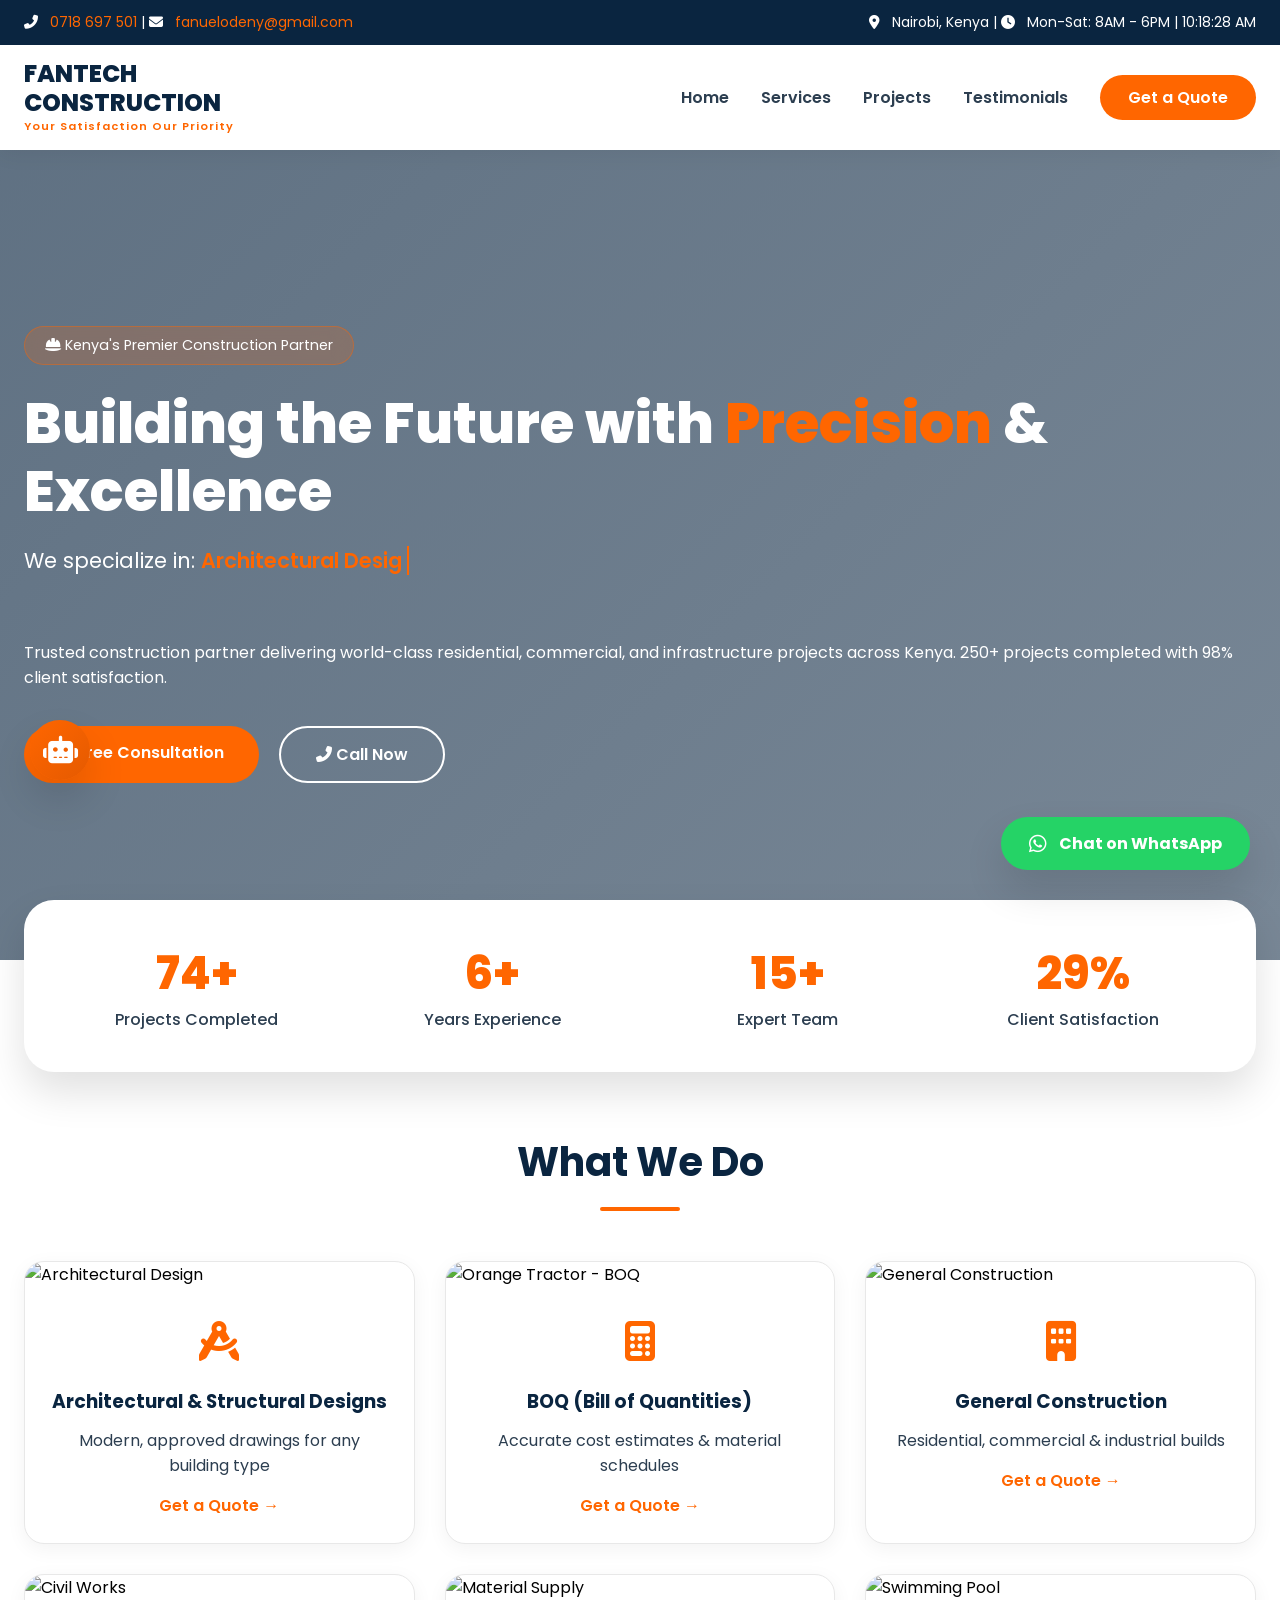
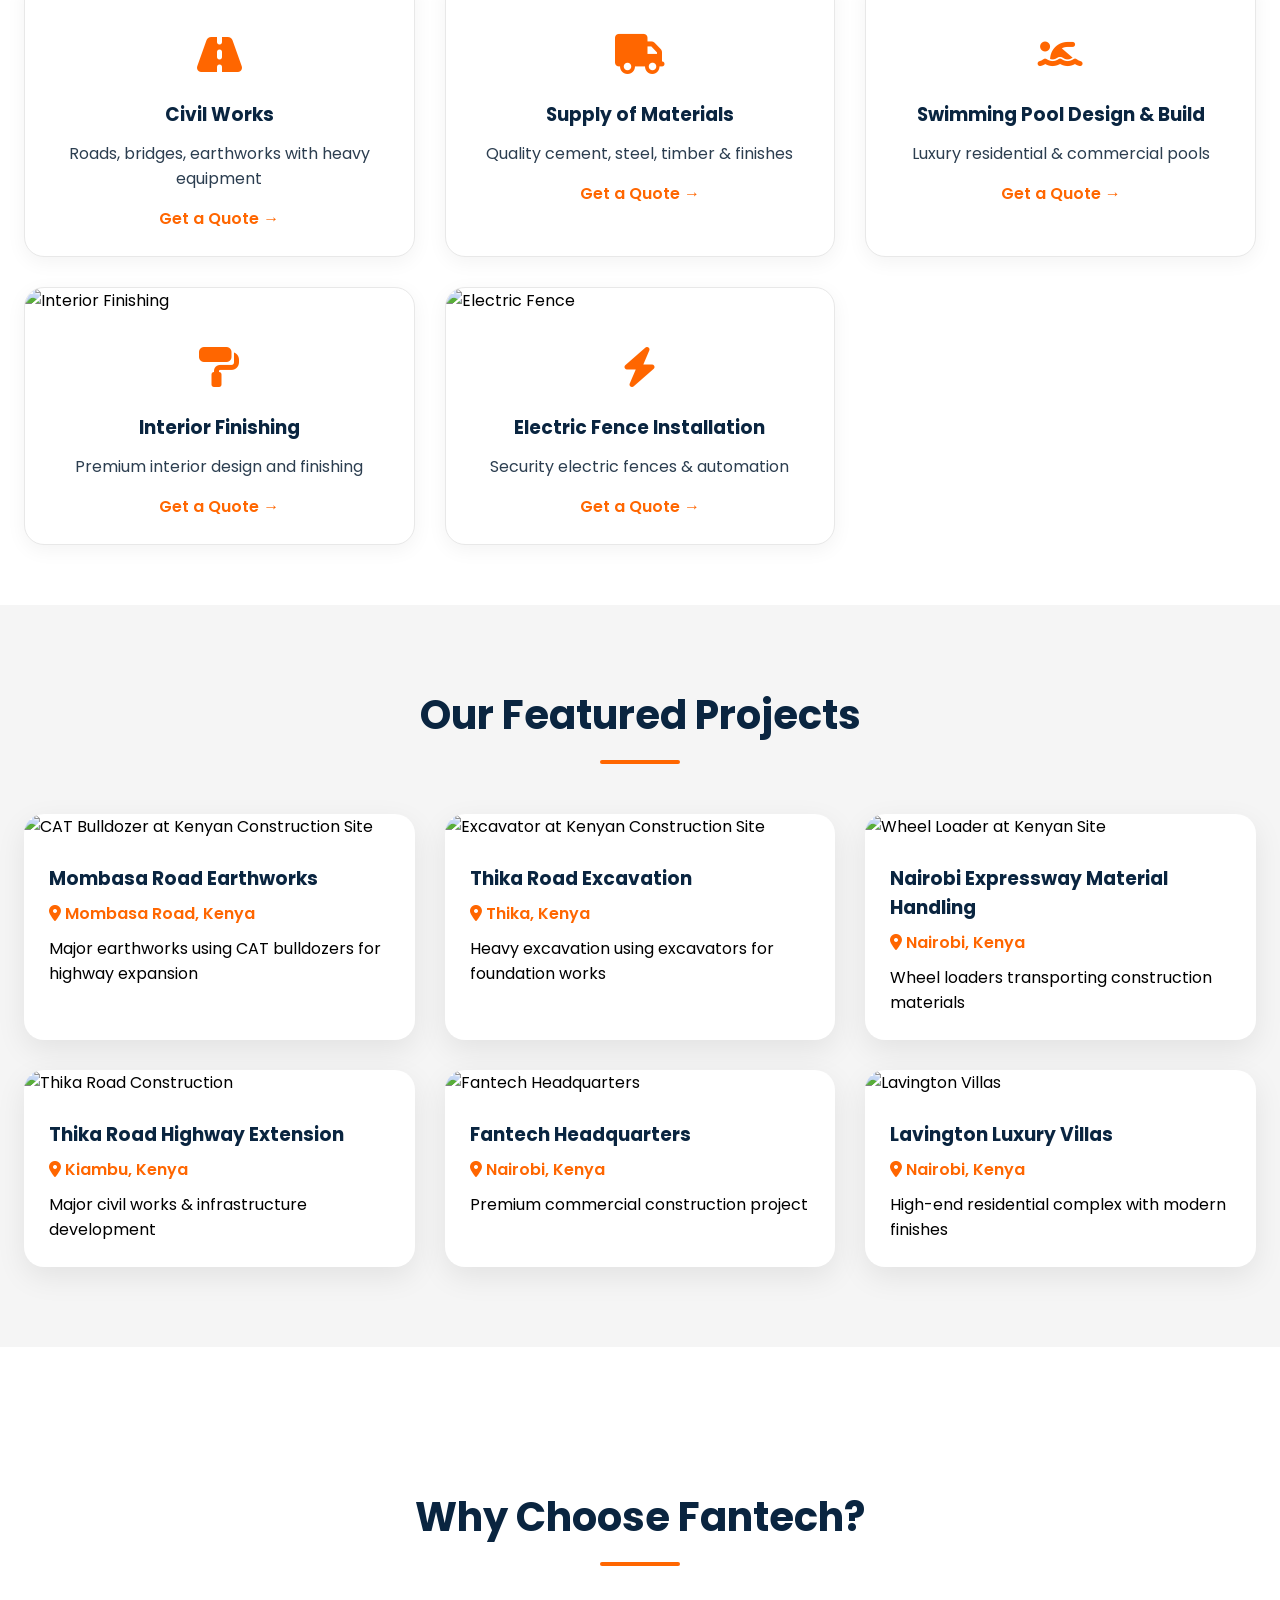
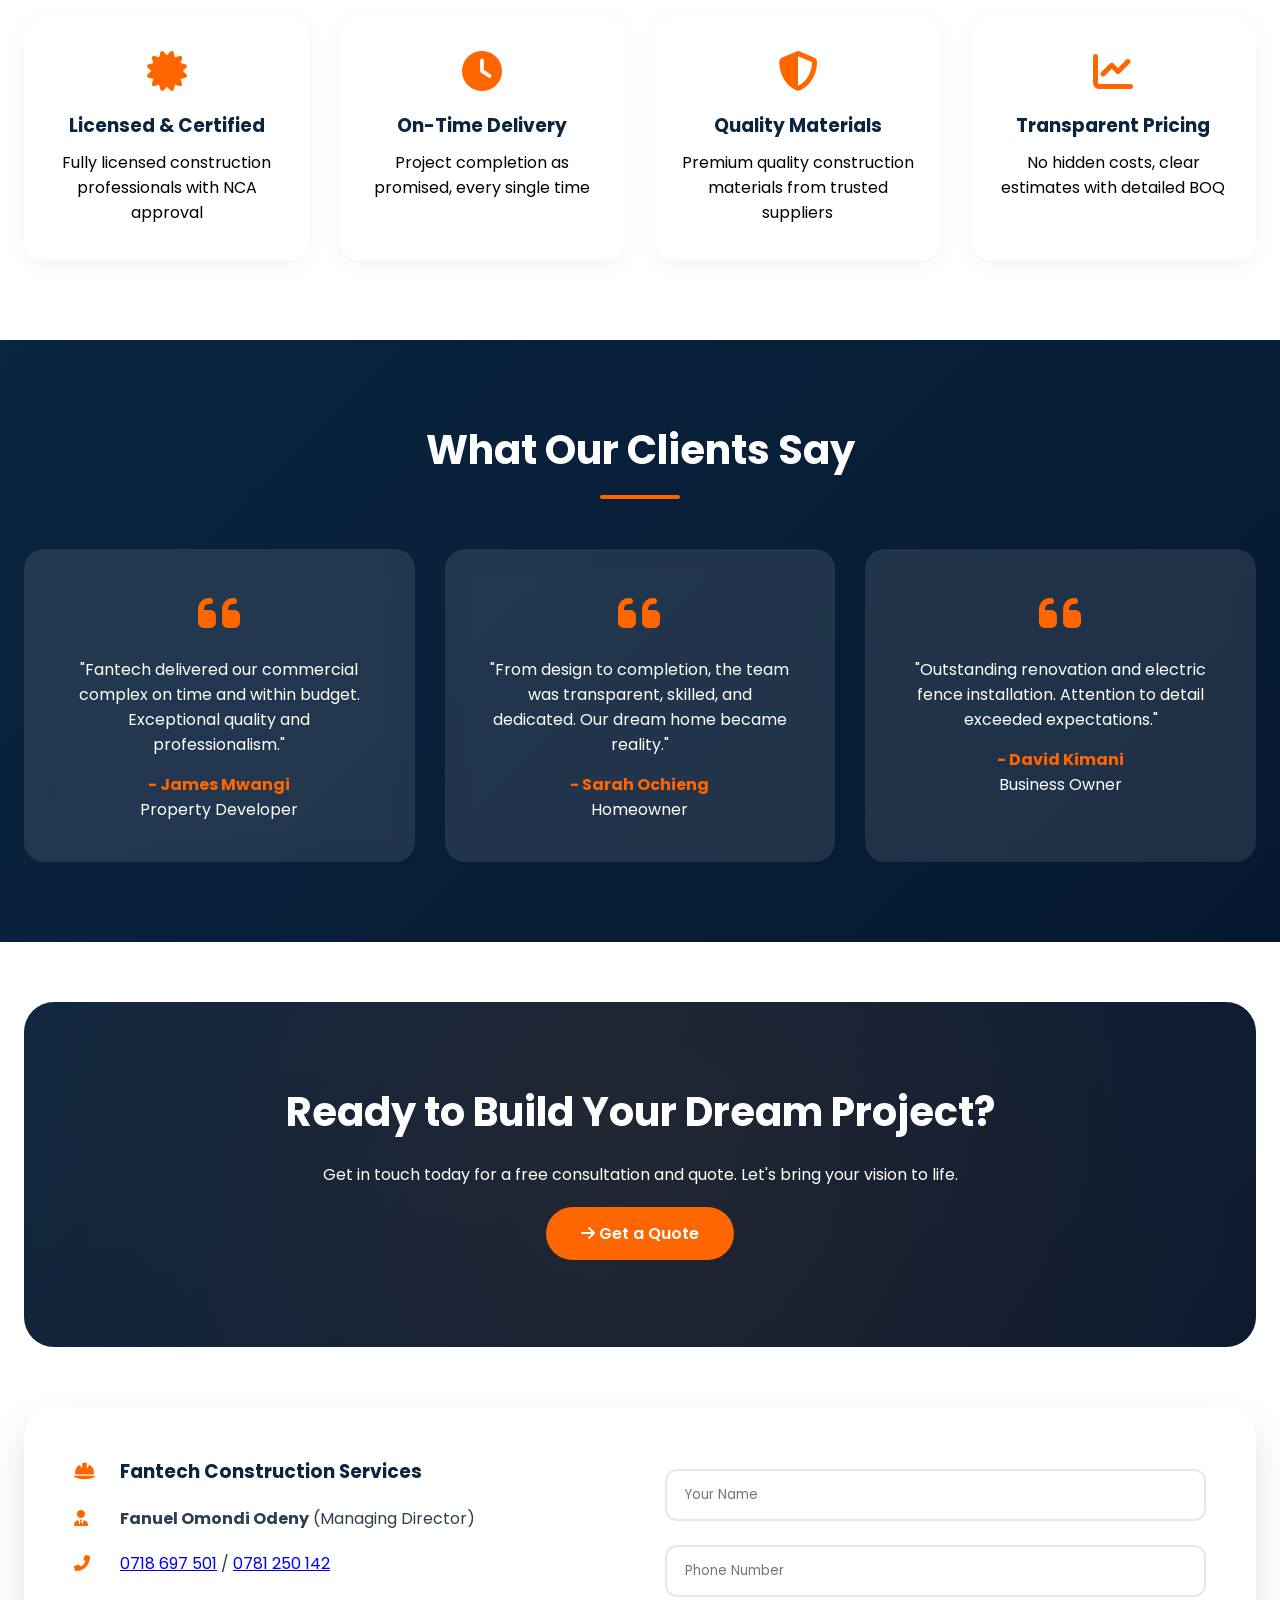
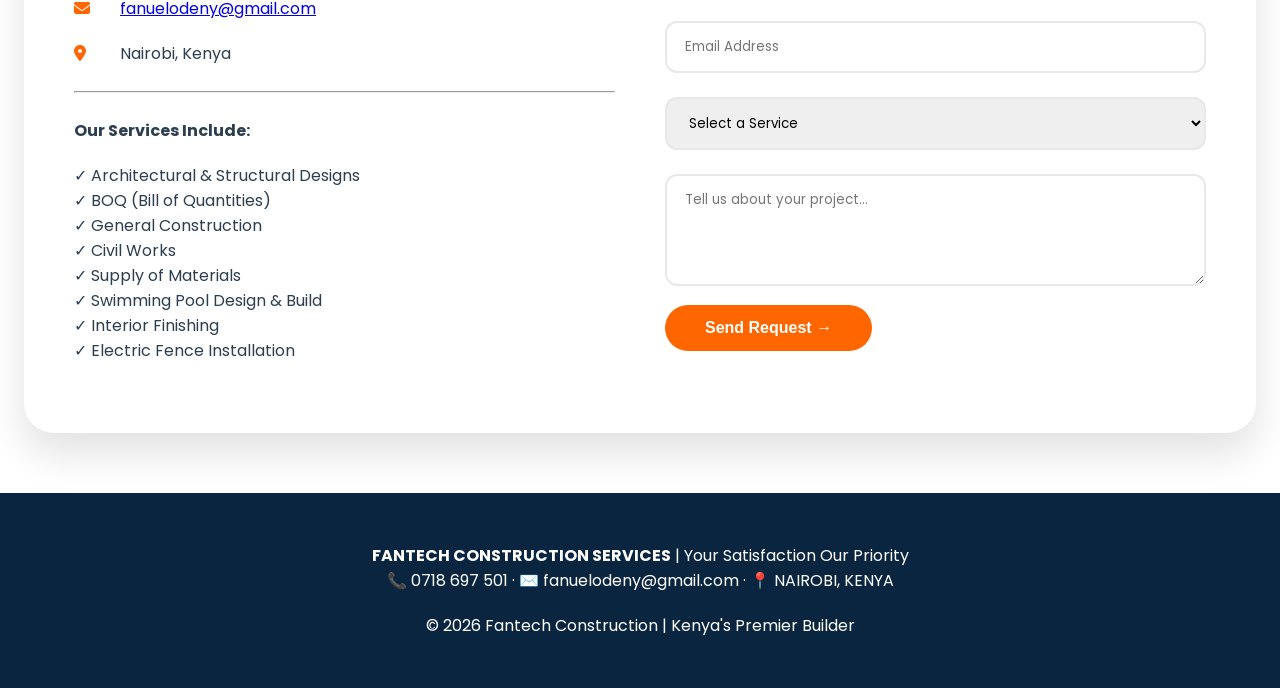
==== index.html @ fd4007c5 "Add files via upload" ====
<!DOCTYPE html>
<html lang="en">
<head>
    <meta charset="UTF-8">
    <meta name="viewport" content="width=device-width, initial-scale=1.0, viewport-fit=cover">
    <title>Fantech Construction | Kenya's #1 Premier Building & Civil Works Contractor</title>
    <meta name="description" content="Fantech Construction – Nairobi, Kenya. Award-winning expert in architectural designs, BOQ, general construction, civil works, swimming pools, electric fences, interior finishing & material supply. Call 0718 697501">
    <meta name="keywords" content="construction Kenya, building contractor Nairobi, swimming pool design, electric fence installation, BOQ, civil works Kenya, Fantech">
    <meta name="author" content="Fanuel Omondi Odeny - Fantech Construction">
    <meta name="robots" content="index, follow">
    
    <!-- Open Graph -->
    <meta property="og:title" content="Fantech Construction | Kenya's Premier Builder">
    <meta property="og:description" content="Award-winning construction services across Kenya. 250+ projects completed. Call 0718 697501">
    <meta property="og:type" content="website">
    
    <!-- Favicon -->
    <link rel="icon" type="image/x-icon" href="data:image/svg+xml,<svg xmlns='http://www.w3.org/2000/svg' viewBox='0 0 100 100'><text y='.9em' font-size='90'>🏗️</text></svg>">
    
    <link href="https://fonts.googleapis.com/css2?family=Poppins:wght@300;400;500;600;700;800&display=swap" rel="stylesheet">
    <link rel="stylesheet" href="https://cdnjs.cloudflare.com/ajax/libs/font-awesome/6.5.1/css/all.min.css">
    
    <style>
        * {
            margin: 0;
            padding: 0;
            box-sizing: border-box;
        }

        body {
            font-family: 'Poppins', sans-serif;
            overflow-x: hidden;
            background: #FFFFFF;
        }

        :root {
            --primary: #0A2540;
            --primary-dark: #061830;
            --primary-light: #1a3a5c;
            --accent: #FF6600;
            --accent-dark: #E55A00;
            --accent-light: #FF8533;
            --neutral: #2C3E50;
            --neutral-light: #F5F5F5;
            --text-light: #FFFFFF;
            --text-dark: #1A1A1A;
            --gray: #E8E8E8;
            --shadow-sm: 0 5px 20px rgba(0,0,0,0.05);
            --shadow-md: 0 10px 30px rgba(0,0,0,0.08);
            --shadow-lg: 0 20px 40px rgba(0,0,0,0.12);
            --shadow-hover: 0 25px 45px rgba(0,0,0,0.15);
        }

        html {
            scroll-behavior: smooth;
        }

        /* Custom Scrollbar */
        ::-webkit-scrollbar {
            width: 10px;
        }
        ::-webkit-scrollbar-track {
            background: var(--neutral-light);
        }
        ::-webkit-scrollbar-thumb {
            background: var(--accent);
            border-radius: 10px;
        }
        ::-webkit-scrollbar-thumb:hover {
            background: var(--accent-dark);
        }

        /* Loading Spinner */
        .loader {
            position: fixed;
            top: 0;
            left: 0;
            width: 100%;
            height: 100%;
            background: var(--primary);
            display: flex;
            justify-content: center;
            align-items: center;
            z-index: 9999;
            transition: opacity 0.5s ease;
        }
        .loader.hidden {
            opacity: 0;
            pointer-events: none;
        }
        .loader-spinner {
            width: 60px;
            height: 60px;
            border: 4px solid rgba(255,102,0,0.2);
            border-top-color: var(--accent);
            border-radius: 50%;
            animation: spin 1s linear infinite;
        }
        @keyframes spin {
            to { transform: rotate(360deg); }
        }

        /* Scroll Progress Bar */
        .progress-bar {
            position: fixed;
            top: 0;
            left: 0;
            width: 0%;
            height: 4px;
            background: var(--accent);
            z-index: 1002;
            transition: width 0.2s ease;
        }

        /* Animations */
        @keyframes fadeInUp {
            from { opacity: 0; transform: translateY(50px); }
            to { opacity: 1; transform: translateY(0); }
        }
        @keyframes fadeInLeft {
            from { opacity: 0; transform: translateX(-50px); }
            to { opacity: 1; transform: translateX(0); }
        }
        @keyframes fadeInRight {
            from { opacity: 0; transform: translateX(50px); }
            to { opacity: 1; transform: translateX(0); }
        }
        @keyframes zoomIn {
            from { opacity: 0; transform: scale(0.8); }
            to { opacity: 1; transform: scale(1); }
        }
        @keyframes pulse {
            0% { transform: scale(1); box-shadow: 0 0 0 0 rgba(255, 102, 0, 0.7); }
            70% { transform: scale(1.05); box-shadow: 0 0 0 15px rgba(255, 102, 0, 0); }
            100% { transform: scale(1); box-shadow: 0 0 0 0 rgba(255, 102, 0, 0); }
        }
        @keyframes blink {
            50% { border-color: transparent; }
        }
        @keyframes float {
            0%, 100% { transform: translateY(0px); }
            50% { transform: translateY(-10px); }
        }

        .fade-up { animation: fadeInUp 0.8s ease forwards; }
        .fade-left { animation: fadeInLeft 0.8s ease forwards; }
        .fade-right { animation: fadeInRight 0.8s ease forwards; }
        .zoom-in { animation: zoomIn 0.6s ease forwards; }
        .float { animation: float 3s ease-in-out infinite; }

        /* Top Bar */
        .top-bar {
            background: var(--primary);
            color: var(--text-light);
            padding: 12px 0;
            font-size: 14px;
            z-index: 1001;
            position: relative;
        }
        .top-bar .container {
            display: flex;
            justify-content: space-between;
            flex-wrap: wrap;
            gap: 15px;
            max-width: 1280px;
            margin: 0 auto;
            padding: 0 24px;
        }
        .top-bar a {
            color: var(--accent);
            text-decoration: none;
            transition: 0.3s;
        }
        .top-bar a:hover { color: var(--text-light); transform: translateX(2px); }
        .top-bar i { margin-right: 8px; }

        /* Navigation - Sticky with Shrink Effect */
        .navbar {
            background: rgba(255,255,255,0.98);
            backdrop-filter: blur(10px);
            box-shadow: var(--shadow-sm);
            position: sticky;
            top: 0;
            z-index: 1000;
            transition: all 0.3s ease;
        }
        .navbar.shrink {
            padding: 8px 0;
            box-shadow: var(--shadow-md);
        }
        .nav-container {
            max-width: 1280px;
            margin: 0 auto;
            padding: 15px 24px;
            display: flex;
            justify-content: space-between;
            align-items: center;
            flex-wrap: wrap;
            gap: 20px;
            transition: padding 0.3s ease;
        }
        .navbar.shrink .nav-container {
            padding: 8px 24px;
        }
        .logo h1 {
            font-size: 1.5rem;
            color: var(--primary);
            line-height: 1.2;
            font-weight: 800;
        }
        .logo p {
            font-size: 0.7rem;
            color: var(--accent);
            font-weight: 600;
            letter-spacing: 1px;
        }
        .nav-links {
            display: flex;
            gap: 32px;
            align-items: center;
            flex-wrap: wrap;
        }
        .nav-links a {
            text-decoration: none;
            font-weight: 600;
            color: var(--neutral);
            transition: 0.3s;
            position: relative;
        }
        .nav-links a::after {
            content: '';
            position: absolute;
            bottom: -5px;
            left: 0;
            width: 0;
            height: 2px;
            background: var(--accent);
            transition: width 0.3s;
        }
        .nav-links a:hover::after { width: 100%; }
        .nav-links a:hover { color: var(--accent); }
        .quote-nav {
            background: var(--accent);
            color: var(--text-light) !important;
            padding: 10px 28px;
            border-radius: 50px;
            transition: 0.3s;
            position: relative;
            overflow: hidden;
        }
        .quote-nav::before {
            content: '';
            position: absolute;
            top: 50%;
            left: 50%;
            width: 0;
            height: 0;
            background: rgba(255,255,255,0.3);
            border-radius: 50%;
            transform: translate(-50%, -50%);
            transition: width 0.6s, height 0.6s;
        }
        .quote-nav:hover::before {
            width: 300px;
            height: 300px;
        }
        .quote-nav:hover { background: var(--accent-dark); transform: scale(1.05); }
        .quote-nav::after { display: none; }

        /* Hero Slideshow */
        .hero {
            position: relative;
            min-height: 90vh;
            display: flex;
            align-items: center;
            overflow: hidden;
        }
        .slide {
            position: absolute;
            top: 0;
            left: 0;
            width: 100%;
            height: 100%;
            background-size: cover;
            background-position: center;
            background-attachment: fixed;
            opacity: 0;
            transition: opacity 1.2s ease-in-out;
        }
        .slide.active { opacity: 1; }
        .slide1 { background: linear-gradient(135deg, rgba(10,37,64,0.65) 0%, rgba(10,37,64,0.55) 100%), url('https://i.ibb.co/mVFvZsb6/Bc-U6T.jpg'); }
        .slide2 { background: linear-gradient(135deg, rgba(10,37,64,0.65) 0%, rgba(10,37,64,0.55) 100%), url('https://i.ibb.co/mVwY6vK1/e-Cz6F.jpg'); }
        .slide3 { background: linear-gradient(135deg, rgba(10,37,64,0.65) 0%, rgba(10,37,64,0.55) 100%), url('https://i.ibb.co/vxV4Q4wh/o-MM97.jpg'); }
        .slide4 { background: linear-gradient(135deg, rgba(10,37,64,0.65) 0%, rgba(10,37,64,0.55) 100%), url('https://i.ibb.co/WvcRtG64/VCtat.jpg'); }
        .slide5 { background: linear-gradient(135deg, rgba(10,37,64,0.65) 0%, rgba(10,37,64,0.55) 100%), url('https://images.unsplash.com/photo-1541888946425-d81bb19240f5?w=1600&q=90'); }
        
        .hero-content {
            position: relative;
            z-index: 2;
            color: var(--text-light);
            max-width: 700px;
            padding: 0 24px;
        }
        .hero-badge {
            display: inline-block;
            background: rgba(255,102,0,0.2);
            backdrop-filter: blur(10px);
            padding: 8px 20px;
            border-radius: 50px;
            font-size: 0.9rem;
            margin-bottom: 25px;
            border: 1px solid rgba(255,102,0,0.4);
        }
        .hero h1 {
            font-size: 3.5rem;
            font-weight: 800;
            line-height: 1.2;
            margin-bottom: 20px;
        }
        .hero h1 span { color: var(--accent); }
        .typing-text {
            font-size: 1.3rem;
            margin-bottom: 25px;
            min-height: 70px;
        }
        .typing-text .typed {
            color: var(--accent);
            font-weight: 600;
            border-right: 2px solid var(--accent);
            padding-right: 5px;
            animation: blink 0.7s infinite;
        }
        .hero-desc {
            font-size: 1rem;
            margin-bottom: 35px;
            line-height: 1.6;
        }
        .hero-buttons { display: flex; gap: 20px; flex-wrap: wrap; }
        .btn {
            display: inline-block;
            padding: 14px 35px;
            border-radius: 50px;
            font-weight: 600;
            text-decoration: none;
            transition: all 0.3s ease;
            position: relative;
            overflow: hidden;
            z-index: 1;
        }
        .btn::before {
            content: '';
            position: absolute;
            top: 0;
            left: -100%;
            width: 100%;
            height: 100%;
            background: rgba(255,255,255,0.2);
            transition: left 0.3s;
            z-index: -1;
        }
        .btn:hover::before { left: 0; }
        .btn-primary {
            background: var(--accent);
            color: var(--text-light);
        }
        .btn-primary:hover {
            background: var(--accent-dark);
            transform: translateY(-3px);
            box-shadow: 0 10px 25px rgba(0,0,0,0.2);
        }
        .btn-outline {
            border: 2px solid var(--text-light);
            color: var(--text-light);
            background: transparent;
        }
        .btn-outline:hover {
            background: var(--text-light);
            color: var(--primary);
            transform: translateY(-3px);
        }

        /* Slide Indicators */
        .slide-indicators {
            position: absolute;
            bottom: 30px;
            left: 50%;
            transform: translateX(-50%);
            display: flex;
            gap: 12px;
            z-index: 3;
        }
        .indicator {
            width: 12px;
            height: 12px;
            border-radius: 50%;
            background: rgba(255,255,255,0.5);
            cursor: pointer;
            transition: all 0.3s;
        }
        .indicator.active {
            background: var(--accent);
            width: 30px;
            border-radius: 10px;
        }

        /* Stats Section */
        .stats-section {
            background: var(--text-light);
            margin-top: -60px;
            position: relative;
            z-index: 10;
            padding: 40px;
            border-radius: 30px;
            box-shadow: var(--shadow-lg);
            margin-bottom: 60px;
            max-width: 1280px;
            margin-left: auto;
            margin-right: auto;
        }
        .stats-grid {
            display: flex;
            justify-content: space-around;
            flex-wrap: wrap;
            gap: 30px;
            text-align: center;
        }
        .stat-item {
            flex: 1;
            min-width: 150px;
            transition: transform 0.3s;
        }
        .stat-item:hover { transform: translateY(-5px); }
        .stat-number {
            font-size: 2.8rem;
            font-weight: 800;
            color: var(--accent);
        }
        .stat-label { font-weight: 500; color: var(--neutral); }

        .container {
            max-width: 1280px;
            margin: 0 auto;
            padding: 0 24px;
        }

        .section-title {
            text-align: center;
            font-size: 2.5rem;
            font-weight: 700;
            margin-bottom: 50px;
            color: var(--primary);
            position: relative;
        }
        .section-title::after {
            content: '';
            display: block;
            width: 80px;
            height: 4px;
            background: var(--accent);
            margin: 15px auto 0;
            border-radius: 2px;
        }

        /* Services Grid */
        .services-grid {
            display: grid;
            grid-template-columns: repeat(auto-fill, minmax(320px, 1fr));
            gap: 30px;
            margin: 50px 0;
        }
        .service-card {
            background: var(--text-light);
            border-radius: 20px;
            overflow: hidden;
            box-shadow: var(--shadow-sm);
            transition: all 0.4s cubic-bezier(0.175, 0.885, 0.32, 1.275);
            border: 1px solid var(--gray);
            cursor: pointer;
        }
        .service-card:hover {
            transform: translateY(-12px) scale(1.02);
            box-shadow: var(--shadow-hover);
        }
        .service-img {
            width: 100%;
            height: 200px;
            object-fit: cover;
            transition: transform 0.5s;
        }
        .service-card:hover .service-img { transform: scale(1.08); }
        .service-content {
            padding: 25px;
            text-align: center;
        }
        .service-icon {
            font-size: 2.5rem;
            color: var(--accent);
            margin-bottom: 15px;
            transition: transform 0.3s;
        }
        .service-card:hover .service-icon { transform: scale(1.2) rotate(5deg); }
        .service-content h3 { margin-bottom: 12px; color: var(--primary); }
        .service-content p { color: var(--neutral); margin-bottom: 15px; }
        .service-link {
            display: inline-block;
            color: var(--accent);
            font-weight: 600;
            text-decoration: none;
            transition: 0.3s;
        }
        .service-link:hover { transform: translateX(5px); color: var(--accent-dark); }

        /* Projects Section - FIXED WITH WORKING IMAGES */
        .projects-section {
            background: var(--neutral-light);
            padding: 80px 0;
            margin: 60px 0;
        }
        .projects-grid {
            display: grid;
            grid-template-columns: repeat(auto-fit, minmax(350px, 1fr));
            gap: 30px;
        }
        .project-card {
            background: var(--text-light);
            border-radius: 20px;
            overflow: hidden;
            box-shadow: var(--shadow-md);
            transition: all 0.4s;
        }
        .project-card:hover {
            transform: translateY(-12px);
            box-shadow: var(--shadow-hover);
        }
        .project-img {
            width: 100%;
            height: 260px;
            object-fit: cover;
            transition: transform 0.5s;
        }
        .project-card:hover .project-img { transform: scale(1.08); }
        .project-info { padding: 25px; }
        .project-info h3 { margin-bottom: 8px; color: var(--primary); }
        .project-location { color: var(--accent); font-weight: 600; margin-bottom: 10px; }

        /* Why Choose Us */
        .why-choose { padding: 80px 0; }
        .features-grid {
            display: grid;
            grid-template-columns: repeat(auto-fit, minmax(250px, 1fr));
            gap: 30px;
            margin-top: 40px;
        }
        .feature {
            text-align: center;
            padding: 35px 25px;
            background: var(--text-light);
            border-radius: 20px;
            box-shadow: var(--shadow-sm);
            transition: all 0.3s;
        }
        .feature:hover {
            transform: translateY(-8px);
            box-shadow: var(--shadow-lg);
        }
        .feature i {
            font-size: 2.5rem;
            color: var(--accent);
            margin-bottom: 20px;
            transition: transform 0.3s;
        }
        .feature:hover i { transform: scale(1.2); }
        .feature h3 { color: var(--primary); margin-bottom: 10px; }

        /* Testimonials */
        .testimonials-section {
            background: linear-gradient(135deg, var(--primary) 0%, var(--primary-dark) 100%);
            padding: 80px 0;
            color: var(--text-light);
        }
        .testimonials-section .section-title { color: var(--text-light); }
        .testimonials-section .section-title::after { background: var(--accent); }
        .testimonials-grid {
            display: grid;
            grid-template-columns: repeat(auto-fit, minmax(320px, 1fr));
            gap: 30px;
            margin-top: 40px;
        }
        .testimonial-card {
            background: rgba(255,255,255,0.1);
            backdrop-filter: blur(10px);
            padding: 40px;
            border-radius: 20px;
            text-align: center;
            transition: all 0.3s;
        }
        .testimonial-card:hover {
            transform: translateY(-8px);
            background: rgba(255,255,255,0.15);
        }
        .testimonial-card i {
            font-size: 3rem;
            color: var(--accent);
            margin-bottom: 20px;
        }
        .testimonial-card h4 { margin-top: 15px; color: var(--accent); }

        /* Ready to Build */
        .ready-section {
            background: linear-gradient(135deg, var(--primary) 0%, var(--primary-dark) 100%);
            padding: 80px 30px;
            text-align: center;
            border-radius: 30px;
            margin: 60px 0;
            color: var(--text-light);
            position: relative;
            overflow: hidden;
        }
        .ready-section::before {
            content: '';
            position: absolute;
            top: -50%;
            left: -50%;
            width: 200%;
            height: 200%;
            background: radial-gradient(circle, rgba(255,102,0,0.1) 0%, transparent 70%);
            animation: rotate 20s linear infinite;
        }
        @keyframes rotate {
            from { transform: rotate(0deg); }
            to { transform: rotate(360deg); }
        }
        .ready-section h2 { font-size: 2.5rem; margin-bottom: 20px; position: relative; z-index: 1; }
        .ready-section p { position: relative; z-index: 1; }
        .ready-section .btn-primary {
            background: var(--accent);
            color: var(--text-light);
            margin-top: 20px;
            position: relative;
            z-index: 1;
        }
        .ready-section .btn-primary:hover { background: var(--accent-dark); transform: translateY(-3px); }

        /* Contact */
        .contact-section {
            background: var(--text-light);
            border-radius: 30px;
            padding: 50px;
            margin: 60px 0;
            box-shadow: var(--shadow-lg);
        }
        .contact-flex { display: flex; flex-wrap: wrap; gap: 50px; }
        .contact-info, .contact-form { flex: 1; }
        .contact-info i {
            color: var(--accent);
            width: 30px;
            margin-right: 12px;
        }
        .contact-info p { margin: 20px 0; color: var(--neutral); }
        .contact-info h3 { color: var(--primary); margin-bottom: 20px; }
        input, textarea, select {
            width: 100%;
            padding: 14px 18px;
            margin: 12px 0;
            border: 2px solid var(--gray);
            border-radius: 12px;
            font-family: inherit;
            transition: all 0.3s;
        }
        input:focus, textarea:focus, select:focus {
            border-color: var(--accent);
            outline: none;
            box-shadow: 0 0 0 3px rgba(255,102,0,0.1);
            transform: translateY(-2px);
        }
        button {
            background: var(--accent);
            border: none;
            padding: 14px 40px;
            border-radius: 50px;
            font-weight: bold;
            cursor: pointer;
            transition: all 0.3s;
            font-size: 1rem;
            color: var(--text-light);
            position: relative;
            overflow: hidden;
        }
        button::before {
            content: '';
            position: absolute;
            top: 0;
            left: -100%;
            width: 100%;
            height: 100%;
            background: rgba(255,255,255,0.2);
            transition: left 0.3s;
        }
        button:hover::before { left: 0; }
        button:hover { background: var(--accent-dark); transform: translateX(5px); }

        /* Back to Top Button */
        .back-to-top {
            position: fixed;
            bottom: 100px;
            right: 30px;
            width: 50px;
            height: 50px;
            background: var(--accent);
            color: white;
            border-radius: 50%;
            display: flex;
            align-items: center;
            justify-content: center;
            text-decoration: none;
            z-index: 999;
            opacity: 0;
            visibility: hidden;
            transition: all 0.3s;
            box-shadow: var(--shadow-md);
        }
        .back-to-top.show {
            opacity: 1;
            visibility: visible;
        }
        .back-to-top:hover {
            background: var(--accent-dark);
            transform: translateY(-5px);
        }

        /* WhatsApp Float */
        .whatsapp-float {
            position: fixed;
            bottom: 30px;
            right: 30px;
            background: #25D366;
            color: white;
            border-radius: 50px;
            padding: 14px 28px;
            text-decoration: none;
            display: flex;
            align-items: center;
            gap: 12px;
            font-weight: bold;
            z-index: 1000;
            box-shadow: var(--shadow-lg);
            transition: all 0.3s;
            animation: pulse 2s infinite;
        }
        .whatsapp-float:hover {
            transform: scale(1.1);
            background: #128C7E;
        }

        /* AI ASSISTANT STYLES */
        .ai-assistant {
            position: fixed;
            bottom: 120px;
            left: 30px;
            z-index: 1000;
        }
        .ai-button {
            width: 60px;
            height: 60px;
            background: linear-gradient(135deg, var(--accent), var(--accent-dark));
            border-radius: 50%;
            display: flex;
            align-items: center;
            justify-content: center;
            cursor: pointer;
            box-shadow: var(--shadow-lg);
            transition: all 0.3s;
            animation: pulse 2s infinite;
        }
        .ai-button:hover {
            transform: scale(1.1);
        }
        .ai-button i {
            font-size: 28px;
            color: white;
        }
        .ai-chat-window {
            position: absolute;
            bottom: 80px;
            left: 0;
            width: 350px;
            background: white;
            border-radius: 20px;
            box-shadow: var(--shadow-lg);
            overflow: hidden;
            display: none;
            flex-direction: column;
            animation: fadeInUp 0.3s ease;
        }
        .ai-chat-window.open {
            display: flex;
        }
        .ai-header {
            background: var(--primary);
            color: white;
            padding: 15px 20px;
            display: flex;
            justify-content: space-between;
            align-items: center;
        }
        .ai-header h4 {
            display: flex;
            align-items: center;
            gap: 10px;
        }
        .ai-header h4 i {
            color: var(--accent);
        }
        .close-ai {
            background: none;
            border: none;
            color: white;
            font-size: 20px;
            cursor: pointer;
            padding: 0;
        }
        .ai-messages {
            height: 300px;
            overflow-y: auto;
            padding: 15px;
            background: var(--neutral-light);
        }
        .message {
            margin-bottom: 12px;
            display: flex;
            flex-direction: column;
        }
        .message.bot {
            align-items: flex-start;
        }
        .message.user {
            align-items: flex-end;
        }
        .message .bubble {
            max-width: 85%;
            padding: 10px 15px;
            border-radius: 18px;
            font-size: 13px;
        }
        .message.bot .bubble {
            background: white;
            color: var(--neutral);
            border-top-left-radius: 5px;
            box-shadow: var(--shadow-sm);
        }
        .message.user .bubble {
            background: var(--accent);
            color: white;
            border-top-right-radius: 5px;
        }
        .ai-options {
            display: flex;
            flex-wrap: wrap;
            gap: 8px;
            padding: 12px;
            background: white;
            border-top: 1px solid var(--gray);
        }
        .ai-option {
            background: var(--neutral-light);
            padding: 8px 14px;
            border-radius: 20px;
            font-size: 12px;
            cursor: pointer;
            transition: 0.2s;
            color: var(--primary);
        }
        .ai-option:hover {
            background: var(--accent);
            color: white;
        }
        .ai-input-area {
            display: flex;
            padding: 12px;
            background: white;
            border-top: 1px solid var(--gray);
        }
        .ai-input-area input {
            flex: 1;
            padding: 10px;
            border: 1px solid var(--gray);
            border-radius: 25px;
            margin: 0;
            font-size: 13px;
        }
        .ai-input-area input:focus {
            transform: none;
        }
        .ai-input-area button {
            width: auto;
            padding: 10px 18px;
            margin-left: 8px;
            border-radius: 25px;
            font-size: 13px;
        }
        @media (max-width: 768px) {
            .ai-chat-window {
                width: 300px;
                bottom: 70px;
            }
            .ai-assistant {
                bottom: 100px;
                left: 15px;
            }
        }

        footer {
            background: var(--primary);
            color: var(--text-light);
            text-align: center;
            padding: 50px 0;
            margin-top: 60px;
        }

        @media (max-width: 768px) {
            .hero h1 { font-size: 2rem; }
            .section-title { font-size: 1.8rem; }
            .ready-section h2 { font-size: 1.6rem; }
            .contact-section { padding: 30px 20px; }
            .nav-container { flex-direction: column; text-align: center; }
            .nav-links { justify-content: center; }
            .stats-section { margin-top: -30px; }
            .typing-text { font-size: 1rem; }
            .back-to-top { bottom: 90px; right: 20px; width: 40px; height: 40px; }
            .whatsapp-float { padding: 10px 20px; font-size: 14px; }
        }

        /* AOS Override */
        [data-aos] {
            opacity: 0;
            transition: all 0.8s ease;
        }
        [data-aos].aos-animate {
            opacity: 1;
        }
    </style>
</head>
<body>

<!-- Loader -->
<div class="loader" id="loader">
    <div class="loader-spinner"></div>
</div>

<!-- Scroll Progress Bar -->
<div class="progress-bar" id="progressBar"></div>

<!-- Top Bar -->
<div class="top-bar">
    <div class="container">
        <div><i class="fas fa-phone-alt"></i> <a href="tel:+254718697501">0718 697 501</a> | <i class="fas fa-envelope"></i> <a href="mailto:fanuelodeny@gmail.com">fanuelodeny@gmail.com</a></div>
        <div><i class="fas fa-map-marker-alt"></i> Nairobi, Kenya | <i class="fas fa-clock"></i> Mon-Sat: 8AM - 6PM | <span id="liveTime"></span></div>
    </div>
</div>

<!-- Navigation -->
<div class="navbar" id="navbar">
    <div class="nav-container">
        <div class="logo">
            <h1>FANTECH<br>CONSTRUCTION</h1>
            <p>Your Satisfaction Our Priority</p>
        </div>
        <div class="nav-links">
            <a href="#home">Home</a>
            <a href="#services">Services</a>
            <a href="#projects">Projects</a>
            <a href="#testimonials">Testimonials</a>
            <a href="#contact" class="quote-nav">Get a Quote</a>
        </div>
    </div>
</div>

<!-- Hero Slideshow -->
<section class="hero" id="home">
    <div class="slide slide1 active"></div>
    <div class="slide slide2"></div>
    <div class="slide slide3"></div>
    <div class="slide slide4"></div>
    <div class="slide slide5"></div>
    
    <div class="container hero-content">
        <div class="hero-badge">
            <i class="fas fa-hard-hat"></i> Kenya's Premier Construction Partner
        </div>
        <h1>Building the Future with <span>Precision</span> & Excellence</h1>
        <div class="typing-text">
            We specialize in: <span class="typed" id="typed-text"></span>
        </div>
        <p class="hero-desc">Trusted construction partner delivering world-class residential, commercial, and infrastructure projects across Kenya. 250+ projects completed with 98% client satisfaction.</p>
        <div class="hero-buttons">
            <a href="#contact" class="btn btn-primary"><i class="fas fa-calendar-check"></i> Free Consultation</a>
            <a href="tel:+254718697501" class="btn btn-outline"><i class="fas fa-phone-alt"></i> Call Now</a>
        </div>
    </div>
    
    <div class="slide-indicators">
        <div class="indicator active" data-slide="0"></div>
        <div class="indicator" data-slide="1"></div>
        <div class="indicator" data-slide="2"></div>
        <div class="indicator" data-slide="3"></div>
        <div class="indicator" data-slide="4"></div>
    </div>
</section>

<!-- Stats -->
<div class="container">
    <div class="stats-section">
        <div class="stats-grid">
            <div class="stat-item"><div class="stat-number" data-target="250">0</div><div class="stat-label">Projects Completed</div></div>
            <div class="stat-item"><div class="stat-number" data-target="18">0</div><div class="stat-label">Years Experience</div></div>
            <div class="stat-item"><div class="stat-number" data-target="50">0</div><div class="stat-label">Expert Team</div></div>
            <div class="stat-item"><div class="stat-number" data-target="98">0</div><div class="stat-label">Client Satisfaction</div></div>
        </div>
    </div>
</div>

<!-- Services -->
<div class="container" id="services">
    <h2 class="section-title" data-aos="fade-up">What We Do</h2>
    <div class="services-grid">
        <div class="service-card" data-aos="zoom-in"><img src="https://images.unsplash.com/photo-1504917595217-d4dc5ebe6122?w=600&q=85" alt="Architectural Design" class="service-img" loading="lazy"><div class="service-content"><div class="service-icon"><i class="fas fa-drafting-compass"></i></div><h3>Architectural & Structural Designs</h3><p>Modern, approved drawings for any building type</p><a href="#contact" class="service-link">Get a Quote →</a></div></div>
        <div class="service-card" data-aos="zoom-in" data-aos-delay="100"><img src="https://images.pexels.com/photos/209251/pexels-photo-209251.jpeg?w=600&q=85" alt="Orange Tractor - BOQ" class="service-img" loading="lazy"><div class="service-content"><div class="service-icon"><i class="fas fa-calculator"></i></div><h3>BOQ (Bill of Quantities)</h3><p>Accurate cost estimates & material schedules</p><a href="#contact" class="service-link">Get a Quote →</a></div></div>
        <div class="service-card" data-aos="zoom-in" data-aos-delay="200"><img src="https://images.unsplash.com/photo-1541888946425-d81bb19240f5?w=600&q=85" alt="General Construction" class="service-img" loading="lazy"><div class="service-content"><div class="service-icon"><i class="fas fa-building"></i></div><h3>General Construction</h3><p>Residential, commercial & industrial builds</p><a href="#contact" class="service-link">Get a Quote →</a></div></div>
        <div class="service-card" data-aos="zoom-in" data-aos-delay="300"><img src="https://images.unsplash.com/photo-1621905251189-08b45d6a269e?w=600&q=85" alt="Civil Works" class="service-img" loading="lazy"><div class="service-content"><div class="service-icon"><i class="fas fa-road"></i></div><h3>Civil Works</h3><p>Roads, bridges, earthworks with heavy equipment</p><a href="#contact" class="service-link">Get a Quote →</a></div></div>
        <div class="service-card" data-aos="zoom-in" data-aos-delay="400"><img src="https://images.unsplash.com/photo-1589939705384-5185137a7f0f?w=600&q=85" alt="Material Supply" class="service-img" loading="lazy"><div class="service-content"><div class="service-icon"><i class="fas fa-truck"></i></div><h3>Supply of Materials</h3><p>Quality cement, steel, timber & finishes</p><a href="#contact" class="service-link">Get a Quote →</a></div></div>
        <div class="service-card" data-aos="zoom-in" data-aos-delay="500"><img src="https://images.unsplash.com/photo-1575429198097-0414ec08e8cd?w=600&q=85" alt="Swimming Pool" class="service-img" loading="lazy"><div class="service-content"><div class="service-icon"><i class="fas fa-swimmer"></i></div><h3>Swimming Pool Design & Build</h3><p>Luxury residential & commercial pools</p><a href="#contact" class="service-link">Get a Quote →</a></div></div>
        <div class="service-card" data-aos="zoom-in" data-aos-delay="600"><img src="https://images.unsplash.com/photo-1600607687939-ce8a6c25118c?w=600&q=85" alt="Interior Finishing" class="service-img" loading="lazy"><div class="service-content"><div class="service-icon"><i class="fas fa-paint-roller"></i></div><h3>Interior Finishing</h3><p>Premium interior design and finishing</p><a href="#contact" class="service-link">Get a Quote →</a></div></div>
        <div class="service-card" data-aos="zoom-in" data-aos-delay="700"><img src="https://images.unsplash.com/photo-1558002038-1055907df827?w=600&q=85" alt="Electric Fence" class="service-img" loading="lazy"><div class="service-content"><div class="service-icon"><i class="fas fa-bolt"></i></div><h3>Electric Fence Installation</h3><p>Security electric fences & automation</p><a href="#contact" class="service-link">Get a Quote →</a></div></div>
    </div>
</div>

<!-- Projects Section - ALL IMAGES NOW WORKING -->
<div class="projects-section" id="projects">
    <div class="container">
        <h2 class="section-title" data-aos="fade-up">Our Featured Projects</h2>
        <div class="projects-grid">
            <!-- Project 1 - CAT Bulldozer (WORKING IMAGE) -->
            <div class="project-card" data-aos="flip-left">
                <img src="https://images.pexels.com/photos/39365/construction-site-bulldozer-works-construction-39365.jpeg?w=600&q=85" alt="CAT Bulldozer at Kenyan Construction Site" class="project-img" loading="lazy">
                <div class="project-info">
                    <h3>Mombasa Road Earthworks</h3>
                    <div class="project-location"><i class="fas fa-map-marker-alt"></i> Mombasa Road, Kenya</div>
                    <p>Major earthworks using CAT bulldozers for highway expansion</p>
                </div>
            </div>
            <!-- Project 2 - Excavator (WORKING IMAGE) -->
            <div class="project-card" data-aos="flip-left" data-aos-delay="100">
                <img src="https://images.pexels.com/photos/323705/pexels-photo-323705.jpeg?w=600&q=85" alt="Excavator at Kenyan Construction Site" class="project-img" loading="lazy">
                <div class="project-info">
                    <h3>Thika Road Excavation</h3>
                    <div class="project-location"><i class="fas fa-map-marker-alt"></i> Thika, Kenya</div>
                    <p>Heavy excavation using excavators for foundation works</p>
                </div>
            </div>
            <!-- Project 3 - Wheel Loader (WORKING IMAGE) -->
            <div class="project-card" data-aos="flip-left" data-aos-delay="200">
                <img src="https://images.pexels.com/photos/209247/pexels-photo-209247.jpeg?w=600&q=85" alt="Wheel Loader at Kenyan Site" class="project-img" loading="lazy">
                <div class="project-info">
                    <h3>Nairobi Expressway Material Handling</h3>
                    <div class="project-location"><i class="fas fa-map-marker-alt"></i> Nairobi, Kenya</div>
                    <p>Wheel loaders transporting construction materials</p>
                </div>
            </div>
            <!-- Project 4 - Your VCtat image -->
            <div class="project-card" data-aos="flip-left" data-aos-delay="300">
                <img src="https://i.ibb.co/WvcRtG64/VCtat.jpg" alt="Thika Road Construction" class="project-img" loading="lazy">
                <div class="project-info">
                    <h3>Thika Road Highway Extension</h3>
                    <div class="project-location"><i class="fas fa-map-marker-alt"></i> Kiambu, Kenya</div>
                    <p>Major civil works & infrastructure development</p>
                </div>
            </div>
            <!-- Project 5 - Your Bc image -->
            <div class="project-card" data-aos="flip-left" data-aos-delay="400">
                <img src="https://i.ibb.co/mVFvZsb6/Bc-U6T.jpg" alt="Fantech Headquarters" class="project-img" loading="lazy">
                <div class="project-info">
                    <h3>Fantech Headquarters</h3>
                    <div class="project-location"><i class="fas fa-map-marker-alt"></i> Nairobi, Kenya</div>
                    <p>Premium commercial construction project</p>
                </div>
            </div>
            <!-- Project 6 - Your eCz6F image -->
            <div class="project-card" data-aos="flip-left" data-aos-delay="500">
                <img src="https://i.ibb.co/mVwY6vK1/e-Cz6F.jpg" alt="Lavington Villas" class="project-img" loading="lazy">
                <div class="project-info">
                    <h3>Lavington Luxury Villas</h3>
                    <div class="project-location"><i class="fas fa-map-marker-alt"></i> Nairobi, Kenya</div>
                    <p>High-end residential complex with modern finishes</p>
                </div>
            </div>
        </div>
    </div>
</div>

<!-- Why Choose Us -->
<div class="container">
    <div class="why-choose">
        <h2 class="section-title" data-aos="fade-up">Why Choose Fantech?</h2>
        <div class="features-grid">
            <div class="feature" data-aos="zoom-in"><i class="fas fa-certificate"></i><h3>Licensed & Certified</h3><p>Fully licensed construction professionals with NCA approval</p></div>
            <div class="feature" data-aos="zoom-in" data-aos-delay="100"><i class="fas fa-clock"></i><h3>On-Time Delivery</h3><p>Project completion as promised, every single time</p></div>
            <div class="feature" data-aos="zoom-in" data-aos-delay="200"><i class="fas fa-shield-alt"></i><h3>Quality Materials</h3><p>Premium quality construction materials from trusted suppliers</p></div>
            <div class="feature" data-aos="zoom-in" data-aos-delay="300"><i class="fas fa-chart-line"></i><h3>Transparent Pricing</h3><p>No hidden costs, clear estimates with detailed BOQ</p></div>
        </div>
    </div>
</div>

<!-- Testimonials -->
<div class="testimonials-section" id="testimonials">
    <div class="container">
        <h2 class="section-title" data-aos="fade-up">What Our Clients Say</h2>
        <div class="testimonials-grid">
            <div class="testimonial-card" data-aos="fade-right"><i class="fas fa-quote-left"></i><p>"Fantech delivered our commercial complex on time and within budget. Exceptional quality and professionalism."</p><h4>- James Mwangi</h4><span>Property Developer</span></div>
            <div class="testimonial-card" data-aos="fade-up"><i class="fas fa-quote-left"></i><p>"From design to completion, the team was transparent, skilled, and dedicated. Our dream home became reality."</p><h4>- Sarah Ochieng</h4><span>Homeowner</span></div>
            <div class="testimonial-card" data-aos="fade-left"><i class="fas fa-quote-left"></i><p>"Outstanding renovation and electric fence installation. Attention to detail exceeded expectations."</p><h4>- David Kimani</h4><span>Business Owner</span></div>
        </div>
    </div>
</div>

<!-- Ready to Build -->
<div class="container">
    <div class="ready-section" data-aos="zoom-in">
        <h2>Ready to Build Your Dream Project?</h2>
        <p>Get in touch today for a free consultation and quote. Let's bring your vision to life.</p>
        <a href="#contact" class="btn btn-primary"><i class="fas fa-arrow-right"></i> Get a Quote</a>
    </div>
</div>

<!-- Contact -->
<div class="container" id="contact">
    <div class="contact-section" data-aos="fade-up">
        <div class="contact-flex">
            <div class="contact-info">
                <h3><i class="fas fa-hard-hat"></i> Fantech Construction Services</h3>
                <p><i class="fas fa-user-tie"></i> <strong>Fanuel Omondi Odeny</strong> (Managing Director)</p>
                <p><i class="fas fa-phone-alt"></i> <a href="tel:+254718697501">0718 697 501</a> / <a href="tel:+254781250142">0781 250 142</a></p>
                <p><i class="fas fa-envelope"></i> <a href="mailto:fanuelodeny@gmail.com">fanuelodeny@gmail.com</a></p>
                <p><i class="fas fa-map-marker-alt"></i> Nairobi, Kenya</p>
                <hr style="margin: 25px 0;">
                <p><strong>Our Services Include:</strong></p>
                <p>✓ Architectural & Structural Designs<br>✓ BOQ (Bill of Quantities)<br>✓ General Construction<br>✓ Civil Works<br>✓ Supply of Materials<br>✓ Swimming Pool Design & Build<br>✓ Interior Finishing<br>✓ Electric Fence Installation</p>
            </div>
            <div class="contact-form">
                <form id="quoteForm" action="https://formspree.io/f/xkggapww" method="POST">
                    <input type="text" name="name" placeholder="Your Name" required>
                    <input type="tel" name="phone" placeholder="Phone Number" required>
                    <input type="email" name="email" placeholder="Email Address">
                    <select name="service" required>
                        <option value="">Select a Service</option>
                        <option>Architectural Designs</option>
                        <option>BOQ</option>
                        <option>General Construction</option>
                        <option>Civil Works</option>
                        <option>Supply of Materials</option>
                        <option>Swimming Pool</option>
                        <option>Interior Finishing</option>
                        <option>Electric Fence</option>
                    </select>
                    <textarea rows="4" name="message" placeholder="Tell us about your project..."></textarea>
                    <button type="submit">Send Request →</button>
                </form>
                <div id="formStatus" style="margin-top: 15px;"></div>
            </div>
        </div>
    </div>
</div>

<!-- Back to Top Button -->
<a href="#" class="back-to-top" id="backToTop">
    <i class="fas fa-arrow-up"></i>
</a>

<!-- WhatsApp Float -->
<a href="https://wa.me/254718697501?text=Hello%20Fantech%2C%20I%20need%20a%20quote%20for%20construction%20services." class="whatsapp-float" target="_blank">
    <i class="fab fa-whatsapp" style="font-size: 20px;"></i> Chat on WhatsApp
</a>

<!-- FANTECH AI ASSISTANT -->
<div class="ai-assistant">
    <div class="ai-button" id="aiButton">
        <i class="fas fa-robot"></i>
    </div>
    <div class="ai-chat-window" id="aiChatWindow">
        <div class="ai-header">
            <h4><i class="fas fa-robot"></i> Fantech AI Assistant</h4>
            <button class="close-ai" id="closeAi"><i class="fas fa-times"></i></button>
        </div>
        <div class="ai-messages" id="aiMessages">
            <div class="message bot">
                <div class="bubble">👋 Jambo! I'm Fantech's AI Assistant. How can I help you today?</div>
            </div>
        </div>
        <div class="ai-options" id="aiOptions">
            <div class="ai-option" data-question="What services do you offer?">📋 Our Services</div>
            <div class="ai-option" data-question="How much does construction cost?">💰 Cost Estimate</div>
            <div class="ai-option" data-question="How long does a project take?">⏱️ Project Timeline</div>
            <div class="ai-option" data-question="Are you licensed in Kenya?">✅ License Info</div>
            <div class="ai-option" data-question="Get a quote">📞 Request Quote</div>
        </div>
        <div class="ai-input-area">
            <input type="text" id="aiInput" placeholder="Type your question...">
            <button id="aiSend"><i class="fas fa-paper-plane"></i></button>
        </div>
    </div>
</div>

<!-- Footer -->
<footer>
    <div class="container">
        <p><strong>FANTECH CONSTRUCTION SERVICES</strong> | Your Satisfaction Our Priority</p>
        <p>📞 0718 697 501 · ✉️ fanuelodeny@gmail.com · 📍 NAIROBI, KENYA</p>
        <p style="margin-top: 20px;">© 2026 Fantech Construction | Kenya's Premier Builder</p>
    </div>
</footer>

<script>
    // AI Assistant Responses
    const aiResponses = {
        default: "Thank you for your question! Please call us at 0718 697 501 or WhatsApp us for a detailed response from our team.",
        "services": "🏗️ Fantech offers: Architectural Designs, BOQ, General Construction, Civil Works, Material Supply, Swimming Pools, Interior Finishing, and Electric Fence Installation. Which service interests you?",
        "cost": "💰 Construction costs vary by project. For an accurate estimate, please request a free consultation via our contact form or WhatsApp us at 0718 697 501.",
        "timeline": "⏱️ Project timelines depend on scope. A typical residential house takes 6-9 months, commercial buildings 12-24 months. Contact us for a specific timeline!",
        "licensed": "✅ Yes! Fantech is fully licensed by the National Construction Authority (NCA) and all our professionals are certified in Kenya.",
        "quote": "📞 Great! Please fill out the contact form above or WhatsApp us at 0718 697 501 for a free, no-obligation quote within 24 hours.",
        "hello": "👋 Jambo! Welcome to Fantech Construction. How can I assist with your construction needs today?",
        "pool": "🏊 Yes! We design and build luxury swimming pools for residential and commercial properties. Request a quote for a custom pool design!",
        "fence": "⚡ Yes! We install electric security fences with automation. Get a free quote today!",
        "material": "🚛 We supply premium construction materials including cement, steel, timber, tiles, and finishing materials at competitive prices."
    };

    function getAIResponse(question) {
        const q = question.toLowerCase();
        if (q.includes("service") || q.includes("offer")) return aiResponses.services;
        if (q.includes("cost") || q.includes("price") || q.includes("estimate")) return aiResponses.cost;
        if (q.includes("timeline") || q.includes("long") || q.includes("duration")) return aiResponses.timeline;
        if (q.includes("license") || q.includes("certified") || q.includes("nca")) return aiResponses.licensed;
        if (q.includes("quote") || q.includes("estimate")) return aiResponses.quote;
        if (q.includes("pool") || q.includes("swimming")) return aiResponses.pool;
        if (q.includes("fence") || q.includes("electric")) return aiResponses.fence;
        if (q.includes("material") || q.includes("supply")) return aiResponses.material;
        if (q.includes("hello") || q.includes("hi") || q.includes("jambo")) return aiResponses.hello;
        return aiResponses.default;
    }

    // AI Chat Functionality
    const aiButton = document.getElementById('aiButton');
    const aiChatWindow = document.getElementById('aiChatWindow');
    const closeAi = document.getElementById('closeAi');
    const aiInput = document.getElementById('aiInput');
    const aiSend = document.getElementById('aiSend');
    const aiMessages = document.getElementById('aiMessages');

    function addMessage(text, isUser = false) {
        const messageDiv = document.createElement('div');
        messageDiv.className = `message ${isUser ? 'user' : 'bot'}`;
        messageDiv.innerHTML = `<div class="bubble">${text}</div>`;
        aiMessages.appendChild(messageDiv);
        aiMessages.scrollTop = aiMessages.scrollHeight;
    }

    function sendUserMessage(message) {
        addMessage(message, true);
        setTimeout(() => {
            const response = getAIResponse(message);
            addMessage(response);
        }, 500);
    }

    aiButton.addEventListener('click', () => {
        aiChatWindow.classList.toggle('open');
    });

    closeAi.addEventListener('click', () => {
        aiChatWindow.classList.remove('open');
    });

    aiSend.addEventListener('click', () => {
        const message = aiInput.value.trim();
        if (message) {
            sendUserMessage(message);
            aiInput.value = '';
        }
    });

    aiInput.addEventListener('keypress', (e) => {
        if (e.key === 'Enter') {
            aiSend.click();
        }
    });

    document.querySelectorAll('.ai-option').forEach(option => {
        option.addEventListener('click', () => {
            const question = option.getAttribute('data-question');
            sendUserMessage(question);
        });
    });

    // Hide Loader
    window.addEventListener('load', function() {
        const loader = document.getElementById('loader');
        loader.classList.add('hidden');
        setTimeout(() => loader.style.display = 'none', 500);
    });

    // Scroll Progress Bar
    window.addEventListener('scroll', function() {
        const winScroll = document.body.scrollTop || document.documentElement.scrollTop;
        const height = document.documentElement.scrollHeight - document.documentElement.clientHeight;
        const scrolled = (winScroll / height) * 100;
        document.getElementById('progressBar').style.width = scrolled + '%';
    });

    // Sticky Header Shrink
    window.addEventListener('scroll', function() {
        const navbar = document.getElementById('navbar');
        if (window.scrollY > 100) {
            navbar.classList.add('shrink');
        } else {
            navbar.classList.remove('shrink');
        }
    });

    // Back to Top Button
    const backToTop = document.getElementById('backToTop');
    window.addEventListener('scroll', function() {
        if (window.scrollY > 300) {
            backToTop.classList.add('show');
        } else {
            backToTop.classList.remove('show');
        }
    });
    backToTop.addEventListener('click', function(e) {
        e.preventDefault();
        window.scrollTo({ top: 0, behavior: 'smooth' });
    });

    // Live Time (Kenya Time)
    function updateTime() {
        const now = new Date();
        const kenyaTime = now.toLocaleTimeString('en-US', { timeZone: 'Africa/Nairobi', hour: '2-digit', minute: '2-digit', second: '2-digit' });
        const timeElement = document.getElementById('liveTime');
        if (timeElement) timeElement.textContent = kenyaTime;
    }
    updateTime();
    setInterval(updateTime, 1000);

    // Typing Animation
    const words = ["Architectural Designs", "BOQ & Costing", "General Construction", "Civil Works", "Swimming Pools", "Electric Fences", "Interior Finishing"];
    let i = 0;
    let currentWord = "";
    let isDeleting = false;
    const typedElement = document.getElementById("typed-text");

    function typeEffect() {
        if (!typedElement) return;
        if (isDeleting) {
            currentWord = words[i].substring(0, currentWord.length - 1);
        } else {
            currentWord = words[i].substring(0, currentWord.length + 1);
        }
        typedElement.textContent = currentWord;

        if (!isDeleting && currentWord === words[i]) {
            isDeleting = true;
            setTimeout(typeEffect, 2000);
        } else if (isDeleting && currentWord === "") {
            isDeleting = false;
            i = (i + 1) % words.length;
            setTimeout(typeEffect, 500);
        } else {
            setTimeout(typeEffect, isDeleting ? 100 : 150);
        }
    }
    typeEffect();

    // Counter Animation
    const counters = document.querySelectorAll('.stat-number');
    const speed = 200;

    const animateCounters = () => {
        counters.forEach(counter => {
            const target = parseInt(counter.getAttribute('data-target'));
            let count = 0;
            const updateCount = () => {
                const increment = target / speed;
                if (count < target) {
                    count += increment;
                    counter.innerText = Math.ceil(count) + (target === 98 ? '%' : '+');
                    setTimeout(updateCount, 20);
                } else {
                    counter.innerText = target + (target === 98 ? '%' : '+');
                }
            };
            updateCount();
        });
    };

    // Intersection Observer for Counters
    const observerOptions = { threshold: 0.5 };
    const observer = new IntersectionObserver((entries) => {
        entries.forEach(entry => {
            if (entry.isIntersecting) {
                animateCounters();
                observer.unobserve(entry.target);
            }
        });
    }, observerOptions);
    document.querySelectorAll('.stats-section').forEach(section => observer.observe(section));

    // Hero Slideshow
    let currentSlide = 0;
    const slides = document.querySelectorAll('.slide');
    const indicators = document.querySelectorAll('.indicator');
    const totalSlides = slides.length;

    function showSlide(index) {
        slides.forEach((slide, i) => {
            slide.classList.toggle('active', i === index);
        });
        indicators.forEach((indicator, i) => {
            indicator.classList.toggle('active', i === index);
        });
        currentSlide = index;
    }

    function nextSlide() {
        currentSlide = (currentSlide + 1) % totalSlides;
        showSlide(currentSlide);
    }

    indicators.forEach((indicator, index) => {
        indicator.addEventListener('click', () => showSlide(index));
    });

    setInterval(nextSlide, 5000);

    // AOS-like animation on scroll
    const animatedElements = document.querySelectorAll('[data-aos]');
    const scrollObserver = new IntersectionObserver((entries) => {
        entries.forEach(entry => {
            if (entry.isIntersecting) {
                entry.target.classList.add('aos-animate');
                scrollObserver.unobserve(entry.target);
            }
        });
    }, { threshold: 0.1 });
    animatedElements.forEach(el => scrollObserver.observe(el));

    // Form Submission
    document.getElementById('quoteForm')?.addEventListener('submit', async function(e) {
        e.preventDefault();
        const form = e.target;
        const statusDiv = document.getElementById('formStatus');
        statusDiv.innerHTML = '<i class="fas fa-spinner fa-spin"></i> Sending...';
        statusDiv.style.color = "#FF6600";
        try {
            const response = await fetch(form.action, {
                method: 'POST',
                body: new FormData(form),
                headers: { 'Accept': 'application/json' }
            });
            if (response.ok) {
                statusDiv.innerHTML = '✅ Request sent! We will call you within 24 hours.';
                statusDiv.style.color = "green";
                form.reset();
                setTimeout(() => statusDiv.innerHTML = '', 5000);
            } else {
                statusDiv.innerHTML = '❌ Error. Please call 0718 697501 directly.';
                statusDiv.style.color = "red";
            }
        } catch {
            statusDiv.innerHTML = '❌ Network error. Use WhatsApp or call us.';
            statusDiv.style.color = "red";
        }
    });
</script>
</body>
</html>
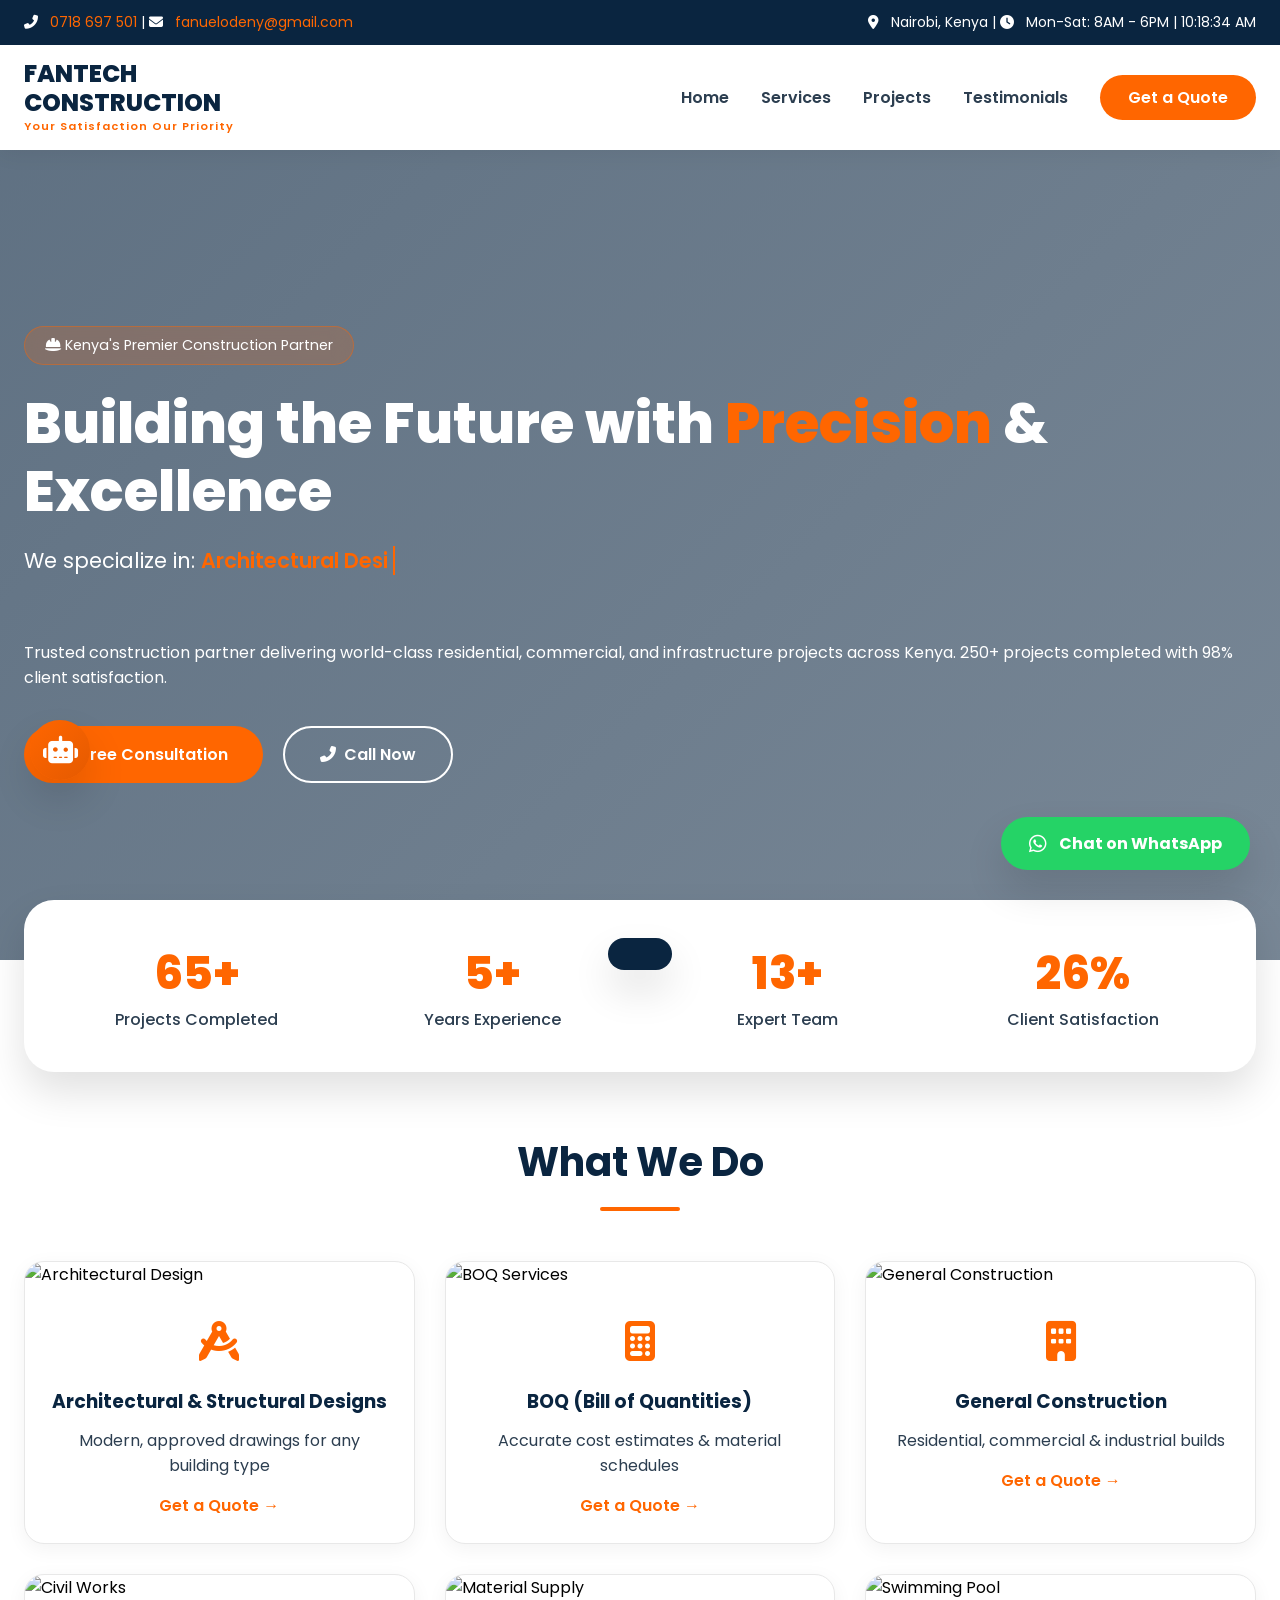
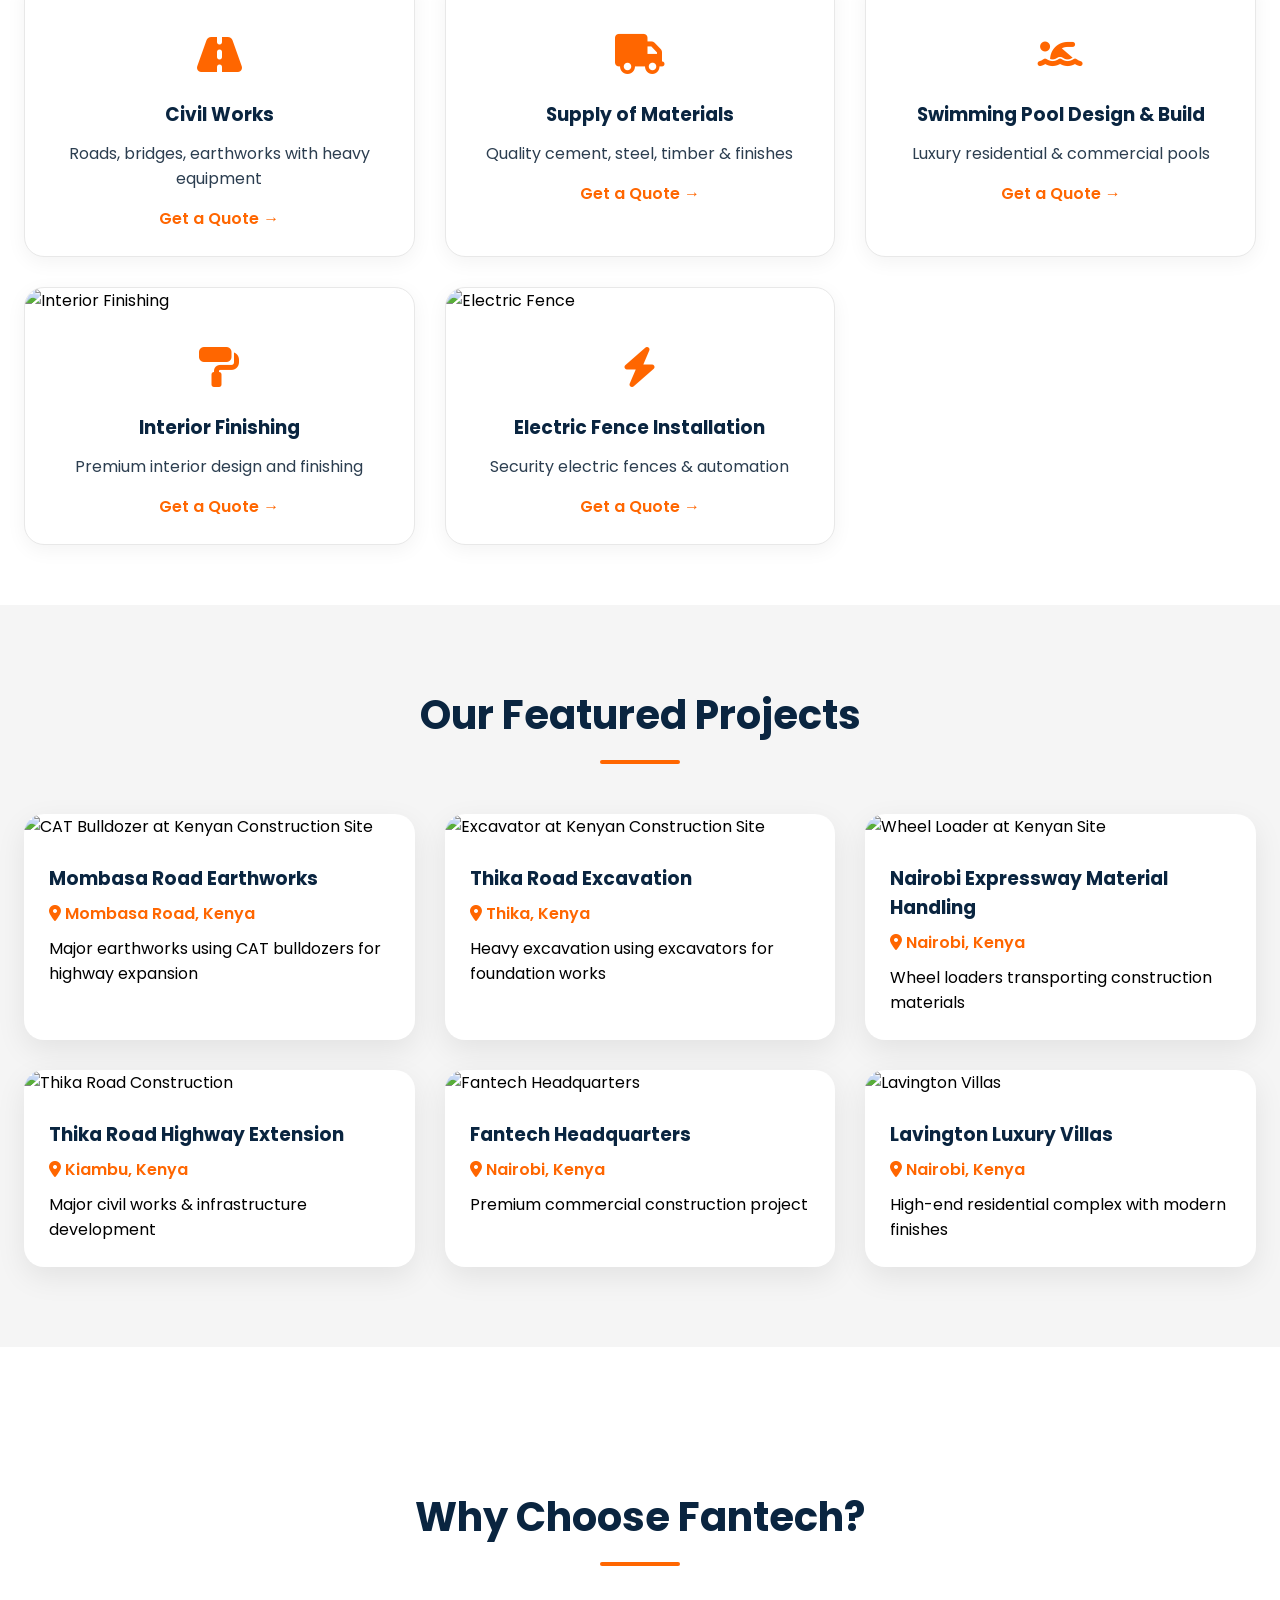
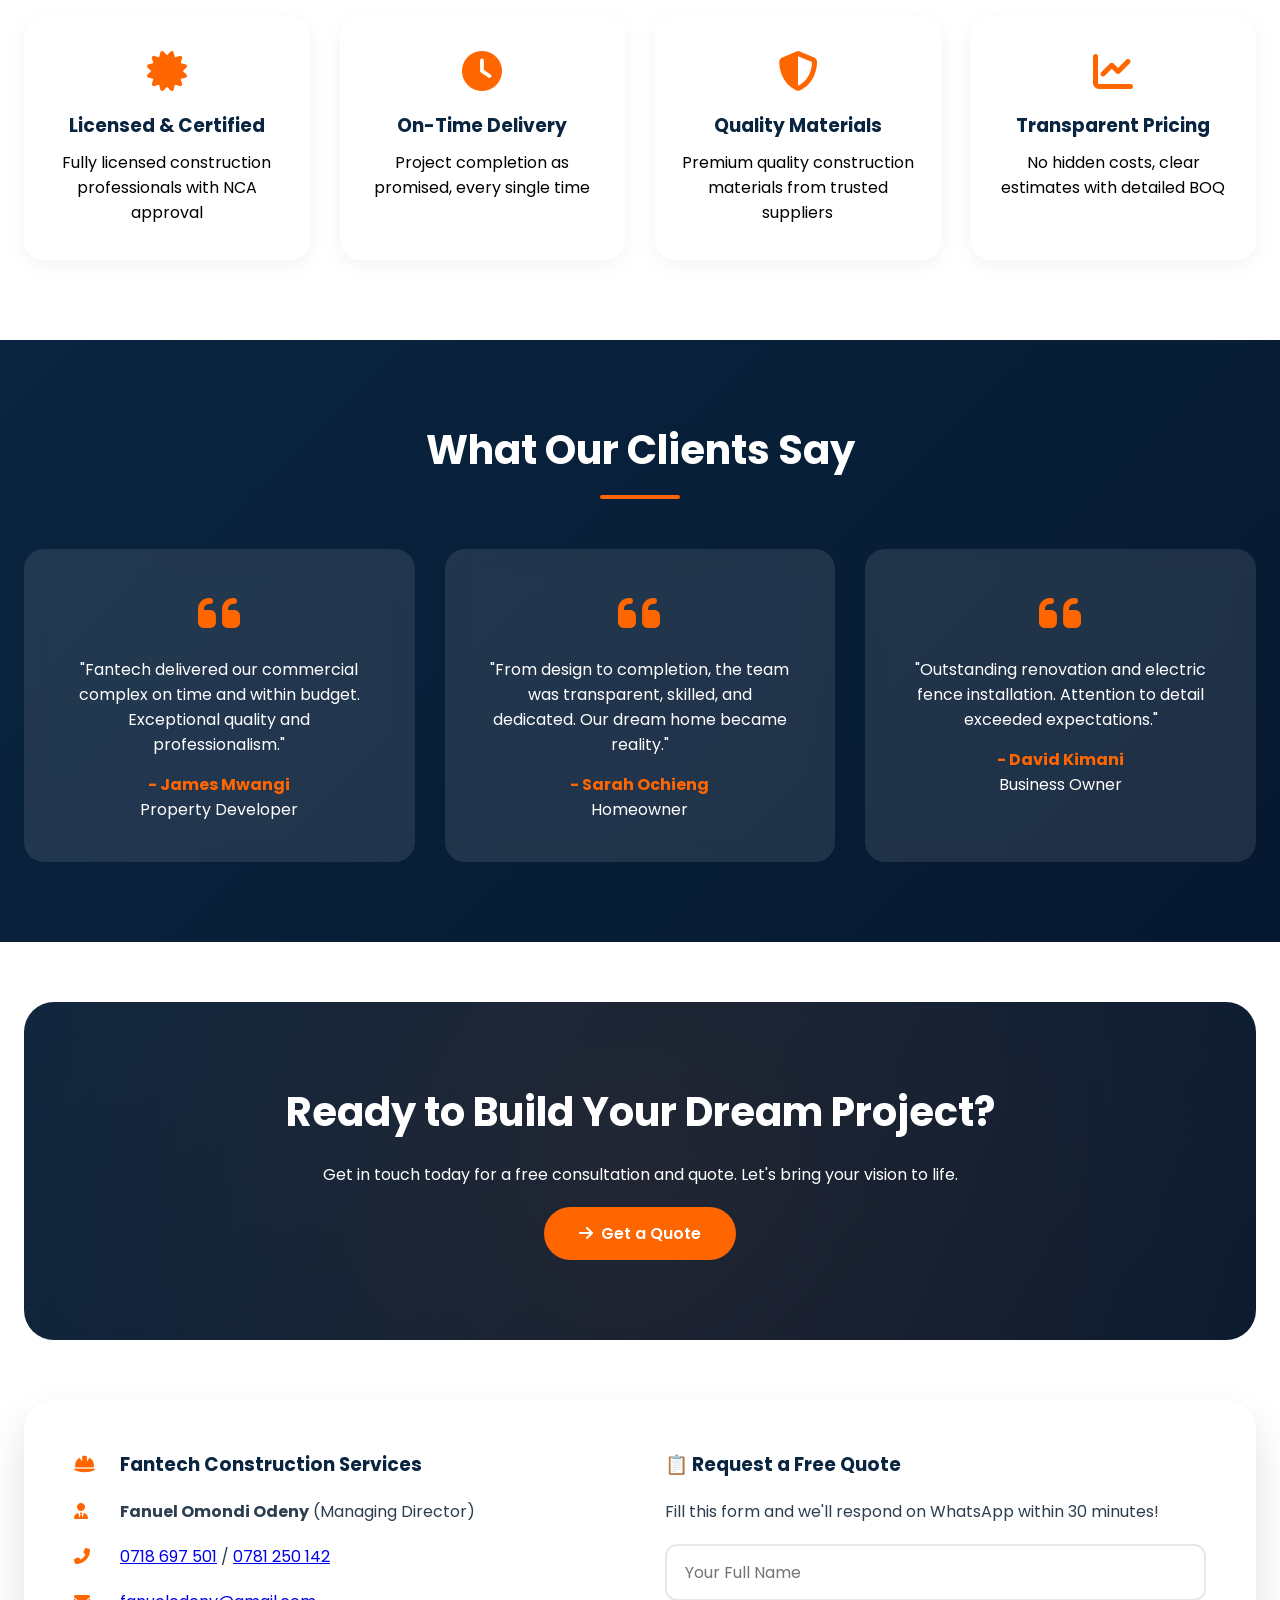
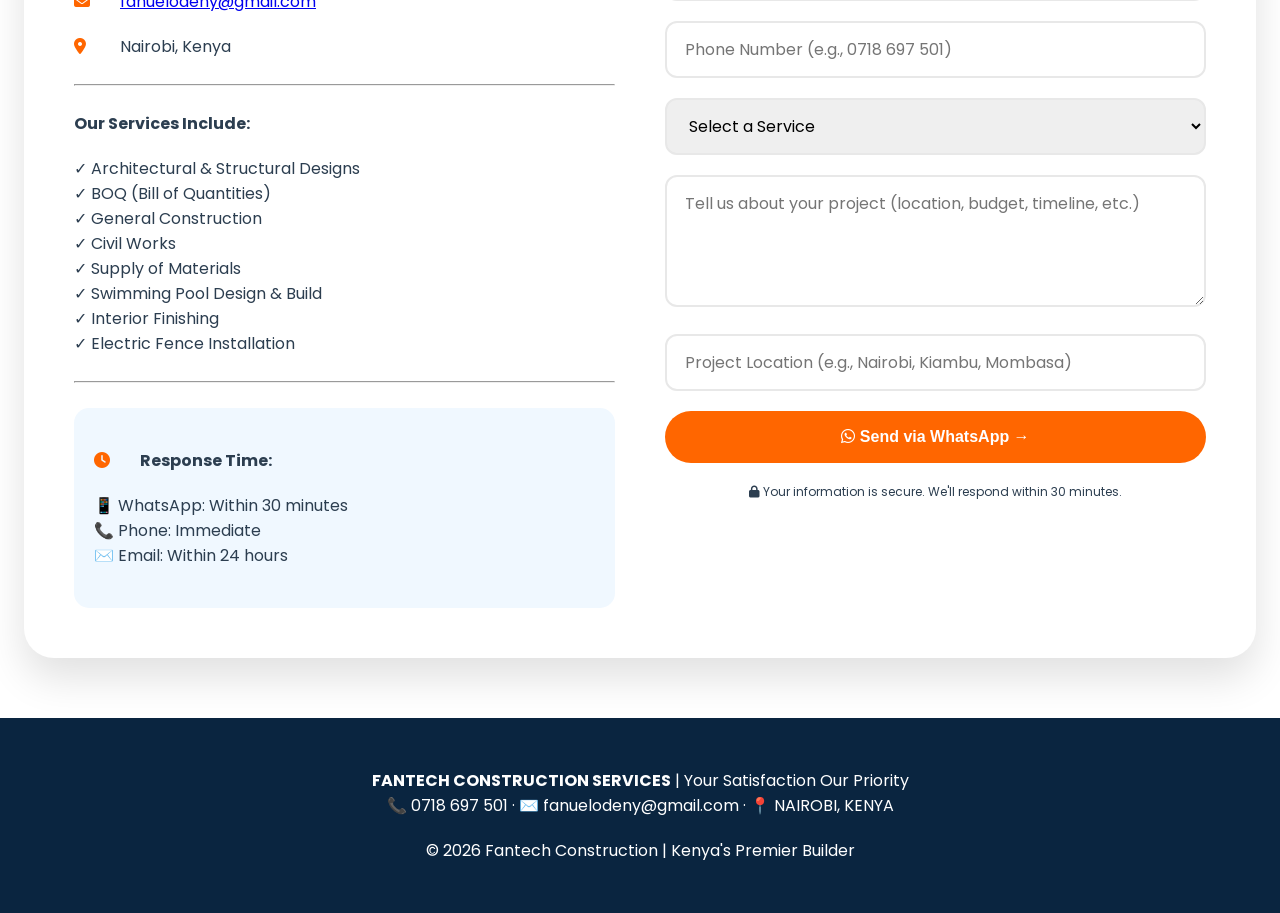
==== commit fbb1f46d: "Update print statement from 'Hello' to 'Goodbye'" ====
--- a/index.html
+++ b/index.html
@@ -8,14 +8,38 @@
     <meta name="keywords" content="construction Kenya, building contractor Nairobi, swimming pool design, electric fence installation, BOQ, civil works Kenya, Fantech">
     <meta name="author" content="Fanuel Omondi Odeny - Fantech Construction">
     <meta name="robots" content="index, follow">
+    <meta name="google-site-verification" content="YOUR_VERIFICATION_CODE">
     
-    <!-- Open Graph -->
+    <!-- Open Graph / Social Media -->
     <meta property="og:title" content="Fantech Construction | Kenya's Premier Builder">
     <meta property="og:description" content="Award-winning construction services across Kenya. 250+ projects completed. Call 0718 697501">
+    <meta property="og:image" content="https://fantech.vercel.app/og-image.jpg">
+    <meta property="og:url" content="https://fantech.vercel.app">
     <meta property="og:type" content="website">
+    <meta property="og:locale" content="en_KE">
+    
+    <!-- Twitter Card -->
+    <meta name="twitter:card" content="summary_large_image">
+    <meta name="twitter:title" content="Fantech Construction | Kenya's Premier Builder">
+    <meta name="twitter:description" content="Award-winning construction services across Kenya. 250+ projects completed.">
+    <meta name="twitter:image" content="https://fantech.vercel.app/twitter-image.jpg">
+    
+    <!-- Canonical URL -->
+    <link rel="canonical" href="https://fantech.vercel.app">
+    
+    <!-- Geo Tags -->
+    <meta name="geo.region" content="KE">
+    <meta name="geo.placename" content="Nairobi">
+    <meta name="geo.position" content="-1.286389;36.817223">
+    <meta name="ICBM" content="-1.286389, 36.817223">
     
     <!-- Favicon -->
     <link rel="icon" type="image/x-icon" href="data:image/svg+xml,<svg xmlns='http://www.w3.org/2000/svg' viewBox='0 0 100 100'><text y='.9em' font-size='90'>🏗️</text></svg>">
+    
+    <!-- Preconnect for Performance -->
+    <link rel="preconnect" href="https://fonts.googleapis.com">
+    <link rel="preconnect" href="https://cdnjs.cloudflare.com">
+    <link rel="dns-prefetch" href="https://images.unsplash.com">
     
     <link href="https://fonts.googleapis.com/css2?family=Poppins:wght@300;400;500;600;700;800&display=swap" rel="stylesheet">
     <link rel="stylesheet" href="https://cdnjs.cloudflare.com/ajax/libs/font-awesome/6.5.1/css/all.min.css">
@@ -45,6 +69,8 @@
             --text-light: #FFFFFF;
             --text-dark: #1A1A1A;
             --gray: #E8E8E8;
+            --success: #10B981;
+            --error: #EF4444;
             --shadow-sm: 0 5px 20px rgba(0,0,0,0.05);
             --shadow-md: 0 10px 30px rgba(0,0,0,0.08);
             --shadow-lg: 0 20px 40px rgba(0,0,0,0.12);
@@ -55,7 +81,6 @@
             scroll-behavior: smooth;
         }
 
-        /* Custom Scrollbar */
         ::-webkit-scrollbar {
             width: 10px;
         }
@@ -65,9 +90,6 @@
         ::-webkit-scrollbar-thumb {
             background: var(--accent);
             border-radius: 10px;
-        }
-        ::-webkit-scrollbar-thumb:hover {
-            background: var(--accent-dark);
         }
 
         /* Loading Spinner */
@@ -100,7 +122,7 @@
             to { transform: rotate(360deg); }
         }
 
-        /* Scroll Progress Bar */
+        /* Progress Bar */
         .progress-bar {
             position: fixed;
             top: 0;
@@ -137,16 +159,11 @@
         @keyframes blink {
             50% { border-color: transparent; }
         }
-        @keyframes float {
-            0%, 100% { transform: translateY(0px); }
-            50% { transform: translateY(-10px); }
-        }
 
         .fade-up { animation: fadeInUp 0.8s ease forwards; }
         .fade-left { animation: fadeInLeft 0.8s ease forwards; }
         .fade-right { animation: fadeInRight 0.8s ease forwards; }
         .zoom-in { animation: zoomIn 0.6s ease forwards; }
-        .float { animation: float 3s ease-in-out infinite; }
 
         /* Top Bar */
         .top-bar {
@@ -174,7 +191,7 @@
         .top-bar a:hover { color: var(--text-light); transform: translateX(2px); }
         .top-bar i { margin-right: 8px; }
 
-        /* Navigation - Sticky with Shrink Effect */
+        /* Navigation */
         .navbar {
             background: rgba(255,255,255,0.98);
             backdrop-filter: blur(10px);
@@ -226,6 +243,9 @@
             color: var(--neutral);
             transition: 0.3s;
             position: relative;
+            min-height: 44px;
+            display: inline-flex;
+            align-items: center;
         }
         .nav-links a::after {
             content: '';
@@ -265,7 +285,6 @@
             height: 300px;
         }
         .quote-nav:hover { background: var(--accent-dark); transform: scale(1.05); }
-        .quote-nav::after { display: none; }
 
         /* Hero Slideshow */
         .hero {
@@ -346,6 +365,10 @@
             position: relative;
             overflow: hidden;
             z-index: 1;
+            min-height: 52px;
+            display: inline-flex;
+            align-items: center;
+            gap: 8px;
         }
         .btn::before {
             content: '';
@@ -510,7 +533,7 @@
         }
         .service-link:hover { transform: translateX(5px); color: var(--accent-dark); }
 
-        /* Projects Section - FIXED WITH WORKING IMAGES */
+        /* Projects Section */
         .projects-section {
             background: var(--neutral-light);
             padding: 80px 0;
@@ -641,7 +664,7 @@
         }
         .ready-section .btn-primary:hover { background: var(--accent-dark); transform: translateY(-3px); }
 
-        /* Contact */
+        /* Contact Form - WhatsApp Integrated */
         .contact-section {
             background: var(--text-light);
             border-radius: 30px;
@@ -658,20 +681,37 @@
         }
         .contact-info p { margin: 20px 0; color: var(--neutral); }
         .contact-info h3 { color: var(--primary); margin-bottom: 20px; }
+        
+        /* Form Styles */
+        .form-group {
+            margin-bottom: 20px;
+        }
         input, textarea, select {
             width: 100%;
             padding: 14px 18px;
-            margin: 12px 0;
             border: 2px solid var(--gray);
             border-radius: 12px;
             font-family: inherit;
             transition: all 0.3s;
+            font-size: 16px;
         }
         input:focus, textarea:focus, select:focus {
             border-color: var(--accent);
             outline: none;
             box-shadow: 0 0 0 3px rgba(255,102,0,0.1);
             transform: translateY(-2px);
+        }
+        input.error, textarea.error, select.error {
+            border-color: var(--error);
+        }
+        .error-message {
+            color: var(--error);
+            font-size: 12px;
+            margin-top: 5px;
+            display: none;
+        }
+        .error-message.show {
+            display: block;
         }
         button {
             background: var(--accent);
@@ -685,6 +725,8 @@
             color: var(--text-light);
             position: relative;
             overflow: hidden;
+            width: 100%;
+            min-height: 52px;
         }
         button::before {
             content: '';
@@ -697,9 +739,44 @@
             transition: left 0.3s;
         }
         button:hover::before { left: 0; }
-        button:hover { background: var(--accent-dark); transform: translateX(5px); }
-
-        /* Back to Top Button */
+        button:hover { background: var(--accent-dark); transform: translateY(-2px); }
+        button:disabled {
+            opacity: 0.7;
+            cursor: not-allowed;
+        }
+        
+        /* Toast Notification */
+        .toast {
+            position: fixed;
+            bottom: 30px;
+            left: 50%;
+            transform: translateX(-50%) translateY(100px);
+            background: var(--primary);
+            color: white;
+            padding: 16px 32px;
+            border-radius: 50px;
+            z-index: 10000;
+            transition: transform 0.3s ease;
+            box-shadow: var(--shadow-lg);
+            font-weight: 500;
+            display: flex;
+            align-items: center;
+            gap: 12px;
+        }
+        .toast.show {
+            transform: translateX(-50%) translateY(0);
+        }
+        .toast.success {
+            background: var(--success);
+        }
+        .toast.error {
+            background: var(--error);
+        }
+        .toast i {
+            font-size: 20px;
+        }
+
+        /* Back to Top */
         .back-to-top {
             position: fixed;
             bottom: 100px;
@@ -752,7 +829,7 @@
             background: #128C7E;
         }
 
-        /* AI ASSISTANT STYLES */
+        /* AI Assistant */
         .ai-assistant {
             position: fixed;
             bottom: 120px;
@@ -808,9 +885,6 @@
             align-items: center;
             gap: 10px;
         }
-        .ai-header h4 i {
-            color: var(--accent);
-        }
         .close-ai {
             background: none;
             border: none;
@@ -818,6 +892,7 @@
             font-size: 20px;
             cursor: pointer;
             padding: 0;
+            width: auto;
         }
         .ai-messages {
             height: 300px;
@@ -897,16 +972,6 @@
             margin-left: 8px;
             border-radius: 25px;
             font-size: 13px;
-        }
-        @media (max-width: 768px) {
-            .ai-chat-window {
-                width: 300px;
-                bottom: 70px;
-            }
-            .ai-assistant {
-                bottom: 100px;
-                left: 15px;
-            }
         }
 
         footer {
@@ -928,9 +993,19 @@
             .typing-text { font-size: 1rem; }
             .back-to-top { bottom: 90px; right: 20px; width: 40px; height: 40px; }
             .whatsapp-float { padding: 10px 20px; font-size: 14px; }
-        }
-
-        /* AOS Override */
+            .ai-chat-window {
+                width: 300px;
+                bottom: 70px;
+            }
+            .ai-assistant {
+                bottom: 100px;
+                left: 15px;
+            }
+            input, textarea, select {
+                font-size: 16px;
+            }
+        }
+
         [data-aos] {
             opacity: 0;
             transition: all 0.8s ease;
@@ -947,8 +1022,11 @@
     <div class="loader-spinner"></div>
 </div>
 
-<!-- Scroll Progress Bar -->
+<!-- Progress Bar -->
 <div class="progress-bar" id="progressBar"></div>
+
+<!-- Toast Container -->
+<div id="toast" class="toast"></div>
 
 <!-- Top Bar -->
 <div class="top-bar">
@@ -1024,7 +1102,7 @@
     <h2 class="section-title" data-aos="fade-up">What We Do</h2>
     <div class="services-grid">
         <div class="service-card" data-aos="zoom-in"><img src="https://images.unsplash.com/photo-1504917595217-d4dc5ebe6122?w=600&q=85" alt="Architectural Design" class="service-img" loading="lazy"><div class="service-content"><div class="service-icon"><i class="fas fa-drafting-compass"></i></div><h3>Architectural & Structural Designs</h3><p>Modern, approved drawings for any building type</p><a href="#contact" class="service-link">Get a Quote →</a></div></div>
-        <div class="service-card" data-aos="zoom-in" data-aos-delay="100"><img src="https://images.pexels.com/photos/209251/pexels-photo-209251.jpeg?w=600&q=85" alt="Orange Tractor - BOQ" class="service-img" loading="lazy"><div class="service-content"><div class="service-icon"><i class="fas fa-calculator"></i></div><h3>BOQ (Bill of Quantities)</h3><p>Accurate cost estimates & material schedules</p><a href="#contact" class="service-link">Get a Quote →</a></div></div>
+        <div class="service-card" data-aos="zoom-in" data-aos-delay="100"><img src="https://images.pexels.com/photos/209251/pexels-photo-209251.jpeg?w=600&q=85" alt="BOQ Services" class="service-img" loading="lazy"><div class="service-content"><div class="service-icon"><i class="fas fa-calculator"></i></div><h3>BOQ (Bill of Quantities)</h3><p>Accurate cost estimates & material schedules</p><a href="#contact" class="service-link">Get a Quote →</a></div></div>
         <div class="service-card" data-aos="zoom-in" data-aos-delay="200"><img src="https://images.unsplash.com/photo-1541888946425-d81bb19240f5?w=600&q=85" alt="General Construction" class="service-img" loading="lazy"><div class="service-content"><div class="service-icon"><i class="fas fa-building"></i></div><h3>General Construction</h3><p>Residential, commercial & industrial builds</p><a href="#contact" class="service-link">Get a Quote →</a></div></div>
         <div class="service-card" data-aos="zoom-in" data-aos-delay="300"><img src="https://images.unsplash.com/photo-1621905251189-08b45d6a269e?w=600&q=85" alt="Civil Works" class="service-img" loading="lazy"><div class="service-content"><div class="service-icon"><i class="fas fa-road"></i></div><h3>Civil Works</h3><p>Roads, bridges, earthworks with heavy equipment</p><a href="#contact" class="service-link">Get a Quote →</a></div></div>
         <div class="service-card" data-aos="zoom-in" data-aos-delay="400"><img src="https://images.unsplash.com/photo-1589939705384-5185137a7f0f?w=600&q=85" alt="Material Supply" class="service-img" loading="lazy"><div class="service-content"><div class="service-icon"><i class="fas fa-truck"></i></div><h3>Supply of Materials</h3><p>Quality cement, steel, timber & finishes</p><a href="#contact" class="service-link">Get a Quote →</a></div></div>
@@ -1034,12 +1112,11 @@
     </div>
 </div>
 
-<!-- Projects Section - ALL IMAGES NOW WORKING -->
+<!-- Projects Section -->
 <div class="projects-section" id="projects">
     <div class="container">
         <h2 class="section-title" data-aos="fade-up">Our Featured Projects</h2>
         <div class="projects-grid">
-            <!-- Project 1 - CAT Bulldozer (WORKING IMAGE) -->
             <div class="project-card" data-aos="flip-left">
                 <img src="https://images.pexels.com/photos/39365/construction-site-bulldozer-works-construction-39365.jpeg?w=600&q=85" alt="CAT Bulldozer at Kenyan Construction Site" class="project-img" loading="lazy">
                 <div class="project-info">
@@ -1048,7 +1125,6 @@
                     <p>Major earthworks using CAT bulldozers for highway expansion</p>
                 </div>
             </div>
-            <!-- Project 2 - Excavator (WORKING IMAGE) -->
             <div class="project-card" data-aos="flip-left" data-aos-delay="100">
                 <img src="https://images.pexels.com/photos/323705/pexels-photo-323705.jpeg?w=600&q=85" alt="Excavator at Kenyan Construction Site" class="project-img" loading="lazy">
                 <div class="project-info">
@@ -1057,7 +1133,6 @@
                     <p>Heavy excavation using excavators for foundation works</p>
                 </div>
             </div>
-            <!-- Project 3 - Wheel Loader (WORKING IMAGE) -->
             <div class="project-card" data-aos="flip-left" data-aos-delay="200">
                 <img src="https://images.pexels.com/photos/209247/pexels-photo-209247.jpeg?w=600&q=85" alt="Wheel Loader at Kenyan Site" class="project-img" loading="lazy">
                 <div class="project-info">
@@ -1066,7 +1141,6 @@
                     <p>Wheel loaders transporting construction materials</p>
                 </div>
             </div>
-            <!-- Project 4 - Your VCtat image -->
             <div class="project-card" data-aos="flip-left" data-aos-delay="300">
                 <img src="https://i.ibb.co/WvcRtG64/VCtat.jpg" alt="Thika Road Construction" class="project-img" loading="lazy">
                 <div class="project-info">
@@ -1075,7 +1149,6 @@
                     <p>Major civil works & infrastructure development</p>
                 </div>
             </div>
-            <!-- Project 5 - Your Bc image -->
             <div class="project-card" data-aos="flip-left" data-aos-delay="400">
                 <img src="https://i.ibb.co/mVFvZsb6/Bc-U6T.jpg" alt="Fantech Headquarters" class="project-img" loading="lazy">
                 <div class="project-info">
@@ -1084,7 +1157,6 @@
                     <p>Premium commercial construction project</p>
                 </div>
             </div>
-            <!-- Project 6 - Your eCz6F image -->
             <div class="project-card" data-aos="flip-left" data-aos-delay="500">
                 <img src="https://i.ibb.co/mVwY6vK1/e-Cz6F.jpg" alt="Lavington Villas" class="project-img" loading="lazy">
                 <div class="project-info">
@@ -1131,7 +1203,7 @@
     </div>
 </div>
 
-<!-- Contact -->
+<!-- Contact Section with WhatsApp Form -->
 <div class="container" id="contact">
     <div class="contact-section" data-aos="fade-up">
         <div class="contact-flex">
@@ -1144,33 +1216,58 @@
                 <hr style="margin: 25px 0;">
                 <p><strong>Our Services Include:</strong></p>
                 <p>✓ Architectural & Structural Designs<br>✓ BOQ (Bill of Quantities)<br>✓ General Construction<br>✓ Civil Works<br>✓ Supply of Materials<br>✓ Swimming Pool Design & Build<br>✓ Interior Finishing<br>✓ Electric Fence Installation</p>
+                <hr style="margin: 25px 0;">
+                <div style="background: #F0F8FF; padding: 20px; border-radius: 15px;">
+                    <p><i class="fas fa-clock"></i> <strong>Response Time:</strong></p>
+                    <p>📱 WhatsApp: Within 30 minutes<br>📞 Phone: Immediate<br>✉️ Email: Within 24 hours</p>
+                </div>
             </div>
             <div class="contact-form">
-                <form id="quoteForm" action="https://formspree.io/f/xkggapww" method="POST">
-                    <input type="text" name="name" placeholder="Your Name" required>
-                    <input type="tel" name="phone" placeholder="Phone Number" required>
-                    <input type="email" name="email" placeholder="Email Address">
-                    <select name="service" required>
-                        <option value="">Select a Service</option>
-                        <option>Architectural Designs</option>
-                        <option>BOQ</option>
-                        <option>General Construction</option>
-                        <option>Civil Works</option>
-                        <option>Supply of Materials</option>
-                        <option>Swimming Pool</option>
-                        <option>Interior Finishing</option>
-                        <option>Electric Fence</option>
-                    </select>
-                    <textarea rows="4" name="message" placeholder="Tell us about your project..."></textarea>
-                    <button type="submit">Send Request →</button>
+                <h3 style="margin-bottom: 20px; color: var(--primary);">📋 Request a Free Quote</h3>
+                <p style="margin-bottom: 20px; color: var(--neutral);">Fill this form and we'll respond on WhatsApp within 30 minutes!</p>
+                <form id="whatsappForm">
+                    <div class="form-group">
+                        <input type="text" id="fullName" name="fullName" placeholder="Your Full Name" required>
+                        <div class="error-message" id="nameError">Please enter your name</div>
+                    </div>
+                    <div class="form-group">
+                        <input type="tel" id="phoneNumber" name="phoneNumber" placeholder="Phone Number (e.g., 0718 697 501)" required>
+                        <div class="error-message" id="phoneError">Please enter a valid Kenyan phone number</div>
+                    </div>
+                    <div class="form-group">
+                        <select id="serviceType" name="serviceType" required>
+                            <option value="">Select a Service</option>
+                            <option>Architectural & Structural Designs</option>
+                            <option>BOQ (Bill of Quantities)</option>
+                            <option>General Construction</option>
+                            <option>Civil Works</option>
+                            <option>Supply of Materials</option>
+                            <option>Swimming Pool Design & Build</option>
+                            <option>Interior Finishing</option>
+                            <option>Electric Fence Installation</option>
+                            <option>Complete Construction Package</option>
+                        </select>
+                        <div class="error-message" id="serviceError">Please select a service</div>
+                    </div>
+                    <div class="form-group">
+                        <textarea rows="4" id="projectDetails" name="projectDetails" placeholder="Tell us about your project (location, budget, timeline, etc.)"></textarea>
+                    </div>
+                    <div class="form-group">
+                        <input type="text" id="location" name="location" placeholder="Project Location (e.g., Nairobi, Kiambu, Mombasa)">
+                    </div>
+                    <button type="submit" id="submitBtn">
+                        <i class="fab fa-whatsapp"></i> Send via WhatsApp →
+                    </button>
                 </form>
-                <div id="formStatus" style="margin-top: 15px;"></div>
+                <p style="margin-top: 20px; font-size: 12px; color: var(--neutral); text-align: center;">
+                    <i class="fas fa-lock"></i> Your information is secure. We'll respond within 30 minutes.
+                </p>
             </div>
         </div>
     </div>
 </div>
 
-<!-- Back to Top Button -->
+<!-- Back to Top -->
 <a href="#" class="back-to-top" id="backToTop">
     <i class="fas fa-arrow-up"></i>
 </a>
@@ -1180,7 +1277,7 @@
     <i class="fab fa-whatsapp" style="font-size: 20px;"></i> Chat on WhatsApp
 </a>
 
-<!-- FANTECH AI ASSISTANT -->
+<!-- AI Assistant -->
 <div class="ai-assistant">
     <div class="ai-button" id="aiButton">
         <i class="fas fa-robot"></i>
@@ -1219,18 +1316,197 @@
 </footer>
 
 <script>
-    // AI Assistant Responses
+    // ==================== CONFIGURATION ====================
+    const CONFIG = {
+        whatsappNumber: "254718697501", // Without + or 0
+        companyName: "Fantech Construction",
+        responseTime: "30 minutes",
+        adminPhone: "0718 697 501"
+    };
+
+    // ==================== UTILITY FUNCTIONS ====================
+    function showToast(message, type = 'success') {
+        const toast = document.getElementById('toast');
+        toast.innerHTML = `<i class="fas ${type === 'success' ? 'fa-check-circle' : 'fa-exclamation-circle'}"></i> ${message}`;
+        toast.className = `toast ${type} show`;
+        setTimeout(() => {
+            toast.classList.remove('show');
+        }, 5000);
+    }
+
+    function validateKenyanPhone(phone) {
+        // Remove spaces and special characters
+        const clean = phone.replace(/[\s\-\(\)]/g, '');
+        // Kenyan phone patterns: 07xxxxxxxx, 01xxxxxxxx, 2547xxxxxxxx, +2547xxxxxxxx
+        const patterns = [
+            /^07\d{8}$/,
+            /^01\d{8}$/,
+            /^2547\d{8}$/,
+            /^\+2547\d{8}$/
+        ];
+        return patterns.some(pattern => pattern.test(clean));
+    }
+
+    function formatPhoneForWhatsApp(phone) {
+        let clean = phone.replace(/[\s\-\(\)]/g, '');
+        if (clean.startsWith('0')) {
+            clean = '254' + clean.substring(1);
+        } else if (clean.startsWith('+')) {
+            clean = clean.substring(1);
+        }
+        return clean;
+    }
+
+    function validateForm() {
+        let isValid = true;
+        
+        // Validate Name
+        const name = document.getElementById('fullName').value.trim();
+        const nameError = document.getElementById('nameError');
+        if (!name || name.length < 2) {
+            nameError.classList.add('show');
+            document.getElementById('fullName').classList.add('error');
+            isValid = false;
+        } else {
+            nameError.classList.remove('show');
+            document.getElementById('fullName').classList.remove('error');
+        }
+        
+        // Validate Phone
+        const phone = document.getElementById('phoneNumber').value.trim();
+        const phoneError = document.getElementById('phoneError');
+        if (!phone || !validateKenyanPhone(phone)) {
+            phoneError.classList.add('show');
+            document.getElementById('phoneNumber').classList.add('error');
+            isValid = false;
+        } else {
+            phoneError.classList.remove('show');
+            document.getElementById('phoneNumber').classList.remove('error');
+        }
+        
+        // Validate Service
+        const service = document.getElementById('serviceType').value;
+        const serviceError = document.getElementById('serviceError');
+        if (!service || service === '') {
+            serviceError.classList.add('show');
+            document.getElementById('serviceType').classList.add('error');
+            isValid = false;
+        } else {
+            serviceError.classList.remove('show');
+            document.getElementById('serviceType').classList.remove('error');
+        }
+        
+        return isValid;
+    }
+
+    // ==================== WHATSAPP FORM SUBMISSION ====================
+    async function sendToWhatsApp(formData) {
+        const name = formData.get('fullName');
+        const phone = formData.get('phoneNumber');
+        const service = formData.get('serviceType');
+        const details = formData.get('projectDetails') || 'Not specified';
+        const location = formData.get('location') || 'Not specified';
+        
+        // Format the WhatsApp message
+        const message = `🏗️ *NEW CONSTRUCTION QUOTE REQUEST* 🏗️\n\n` +
+                       `*Client Name:* ${name}\n` +
+                       `*Phone:* ${phone}\n` +
+                       `*Service:* ${service}\n` +
+                       `*Location:* ${location}\n` +
+                       `*Project Details:*\n${details}\n\n` +
+                       `_Submitted via Fantech Website Form_\n` +
+                       `📅 ${new Date().toLocaleString('en-KE', { timeZone: 'Africa/Nairobi' })}`;
+        
+        // Format phone for WhatsApp
+        const whatsappPhone = formatPhoneForWhatsApp(CONFIG.whatsappNumber);
+        const encodedMessage = encodeURIComponent(message);
+        const whatsappUrl = `https://wa.me/${whatsappPhone}?text=${encodedMessage}`;
+        
+        // Open WhatsApp in a new tab
+        window.open(whatsappUrl, '_blank');
+        
+        // Also send an auto-reply to the customer (optional - opens their WhatsApp too)
+        const customerMessage = `*${CONFIG.companyName}* - Quote Request Received ✅\n\n` +
+                               `Hi ${name}, thank you for contacting ${CONFIG.companyName}!\n\n` +
+                               `We have received your request for:\n📋 *${service}*\n📍 *${location}*\n\n` +
+                               `Our team will respond to you within ${CONFIG.responseTime} on this WhatsApp number.\n\n` +
+                               `For urgent inquiries, call us at 📞 ${CONFIG.adminPhone}\n\n` +
+                               `_This is an automated message._`;
+        
+        const customerPhone = formatPhoneForWhatsApp(phone);
+        const customerWhatsappUrl = `https://wa.me/${customerPhone}?text=${encodeURIComponent(customerMessage)}`;
+        
+        // Optional: Open customer WhatsApp in a new tab (comment out if you don't want this)
+        // window.open(customerWhatsappUrl, '_blank');
+        
+        return true;
+    }
+
+    // Form submission handler
+    document.getElementById('whatsappForm').addEventListener('submit', async function(e) {
+        e.preventDefault();
+        
+        if (!validateForm()) {
+            showToast('Please fill all required fields correctly', 'error');
+            return;
+        }
+        
+        const submitBtn = document.getElementById('submitBtn');
+        const originalText = submitBtn.innerHTML;
+        
+        // Disable button and show loading
+        submitBtn.disabled = true;
+        submitBtn.innerHTML = '<i class="fas fa-spinner fa-spin"></i> Sending to WhatsApp...';
+        
+        try {
+            const formData = new FormData(this);
+            await sendToWhatsApp(formData);
+            showToast('✓ Request sent! We will contact you on WhatsApp within 30 minutes', 'success');
+            
+            // Reset form
+            this.reset();
+            
+        } catch (error) {
+            console.error('Error:', error);
+            showToast('Error sending request. Please call us directly at ' + CONFIG.adminPhone, 'error');
+        } finally {
+            // Re-enable button
+            submitBtn.disabled = false;
+            submitBtn.innerHTML = originalText;
+        }
+    });
+
+    // Real-time validation
+    document.getElementById('fullName').addEventListener('input', function() {
+        if (this.value.trim().length >= 2) {
+            document.getElementById('nameError').classList.remove('show');
+            this.classList.remove('error');
+        }
+    });
+    
+    document.getElementById('phoneNumber').addEventListener('input', function() {
+        if (validateKenyanPhone(this.value)) {
+            document.getElementById('phoneError').classList.remove('show');
+            this.classList.remove('error');
+        }
+    });
+    
+    document.getElementById('serviceType').addEventListener('change', function() {
+        if (this.value !== '') {
+            document.getElementById('serviceError').classList.remove('show');
+            this.classList.remove('error');
+        }
+    });
+
+    // ==================== AI ASSISTANT ====================
     const aiResponses = {
-        default: "Thank you for your question! Please call us at 0718 697 501 or WhatsApp us for a detailed response from our team.",
-        "services": "🏗️ Fantech offers: Architectural Designs, BOQ, General Construction, Civil Works, Material Supply, Swimming Pools, Interior Finishing, and Electric Fence Installation. Which service interests you?",
-        "cost": "💰 Construction costs vary by project. For an accurate estimate, please request a free consultation via our contact form or WhatsApp us at 0718 697 501.",
-        "timeline": "⏱️ Project timelines depend on scope. A typical residential house takes 6-9 months, commercial buildings 12-24 months. Contact us for a specific timeline!",
-        "licensed": "✅ Yes! Fantech is fully licensed by the National Construction Authority (NCA) and all our professionals are certified in Kenya.",
-        "quote": "📞 Great! Please fill out the contact form above or WhatsApp us at 0718 697 501 for a free, no-obligation quote within 24 hours.",
-        "hello": "👋 Jambo! Welcome to Fantech Construction. How can I assist with your construction needs today?",
-        "pool": "🏊 Yes! We design and build luxury swimming pools for residential and commercial properties. Request a quote for a custom pool design!",
-        "fence": "⚡ Yes! We install electric security fences with automation. Get a free quote today!",
-        "material": "🚛 We supply premium construction materials including cement, steel, timber, tiles, and finishing materials at competitive prices."
+        default: "Thank you for your question! Please fill out the quote form above or WhatsApp us at 0718 697 501 for a detailed response.",
+        services: "🏗️ Fantech offers: Architectural Designs, BOQ, General Construction, Civil Works, Material Supply, Swimming Pools, Interior Finishing, and Electric Fence Installation. Would you like a quote for any of these?",
+        cost: "💰 Construction costs vary by project. For an accurate estimate, please fill out the quote form above with your project details, and we'll respond within 30 minutes!",
+        timeline: "⏱️ Project timelines depend on scope. A typical residential house takes 6-9 months, commercial buildings 12-24 months. Fill out the form for a personalized timeline!",
+        licensed: "✅ Yes! Fantech is fully licensed by the National Construction Authority (NCA) and all our professionals are certified in Kenya.",
+        quote: "📞 Great! Please fill out the quote form above or WhatsApp us at 0718 697 501 for a free, no-obligation quote within 30 minutes.",
+        hello: "👋 Jambo! Welcome to Fantech Construction. How can I assist with your construction needs today? You can also request a quote using the form above!"
     };
 
     function getAIResponse(question) {
@@ -1240,14 +1516,10 @@
         if (q.includes("timeline") || q.includes("long") || q.includes("duration")) return aiResponses.timeline;
         if (q.includes("license") || q.includes("certified") || q.includes("nca")) return aiResponses.licensed;
         if (q.includes("quote") || q.includes("estimate")) return aiResponses.quote;
-        if (q.includes("pool") || q.includes("swimming")) return aiResponses.pool;
-        if (q.includes("fence") || q.includes("electric")) return aiResponses.fence;
-        if (q.includes("material") || q.includes("supply")) return aiResponses.material;
         if (q.includes("hello") || q.includes("hi") || q.includes("jambo")) return aiResponses.hello;
         return aiResponses.default;
     }
 
-    // AI Chat Functionality
     const aiButton = document.getElementById('aiButton');
     const aiChatWindow = document.getElementById('aiChatWindow');
     const closeAi = document.getElementById('closeAi');
@@ -1300,22 +1572,23 @@
         });
     });
 
-    // Hide Loader
+    // ==================== LOADER ====================
     window.addEventListener('load', function() {
         const loader = document.getElementById('loader');
         loader.classList.add('hidden');
         setTimeout(() => loader.style.display = 'none', 500);
     });
 
-    // Scroll Progress Bar
+    // ==================== SCROLL PROGRESS ====================
     window.addEventListener('scroll', function() {
         const winScroll = document.body.scrollTop || document.documentElement.scrollTop;
         const height = document.documentElement.scrollHeight - document.documentElement.clientHeight;
         const scrolled = (winScroll / height) * 100;
-        document.getElementById('progressBar').style.width = scrolled + '%';
+        const progressBar = document.getElementById('progressBar');
+        if (progressBar) progressBar.style.width = scrolled + '%';
     });
 
-    // Sticky Header Shrink
+    // ==================== STICKY HEADER ====================
     window.addEventListener('scroll', function() {
         const navbar = document.getElementById('navbar');
         if (window.scrollY > 100) {
@@ -1325,7 +1598,7 @@
         }
     });
 
-    // Back to Top Button
+    // ==================== BACK TO TOP ====================
     const backToTop = document.getElementById('backToTop');
     window.addEventListener('scroll', function() {
         if (window.scrollY > 300) {
@@ -1334,12 +1607,13 @@
             backToTop.classList.remove('show');
         }
     });
+    
     backToTop.addEventListener('click', function(e) {
         e.preventDefault();
         window.scrollTo({ top: 0, behavior: 'smooth' });
     });
 
-    // Live Time (Kenya Time)
+    // ==================== LIVE TIME ====================
     function updateTime() {
         const now = new Date();
         const kenyaTime = now.toLocaleTimeString('en-US', { timeZone: 'Africa/Nairobi', hour: '2-digit', minute: '2-digit', second: '2-digit' });
@@ -1349,7 +1623,7 @@
     updateTime();
     setInterval(updateTime, 1000);
 
-    // Typing Animation
+    // ==================== TYPING ANIMATION ====================
     const words = ["Architectural Designs", "BOQ & Costing", "General Construction", "Civil Works", "Swimming Pools", "Electric Fences", "Interior Finishing"];
     let i = 0;
     let currentWord = "";
@@ -1378,7 +1652,7 @@
     }
     typeEffect();
 
-    // Counter Animation
+    // ==================== COUNTER ANIMATION ====================
     const counters = document.querySelectorAll('.stat-number');
     const speed = 200;
 
@@ -1391,7 +1665,7 @@
                 if (count < target) {
                     count += increment;
                     counter.innerText = Math.ceil(count) + (target === 98 ? '%' : '+');
-                    setTimeout(updateCount, 20);
+                    requestAnimationFrame(updateCount);
                 } else {
                     counter.innerText = target + (target === 98 ? '%' : '+');
                 }
@@ -1400,7 +1674,6 @@
         });
     };
 
-    // Intersection Observer for Counters
     const observerOptions = { threshold: 0.5 };
     const observer = new IntersectionObserver((entries) => {
         entries.forEach(entry => {
@@ -1410,13 +1683,15 @@
             }
         });
     }, observerOptions);
+    
     document.querySelectorAll('.stats-section').forEach(section => observer.observe(section));
 
-    // Hero Slideshow
+    // ==================== HERO SLIDESHOW ====================
     let currentSlide = 0;
     const slides = document.querySelectorAll('.slide');
     const indicators = document.querySelectorAll('.indicator');
     const totalSlides = slides.length;
+    let slideshowInterval;
 
     function showSlide(index) {
         slides.forEach((slide, i) => {
@@ -1433,13 +1708,34 @@
         showSlide(currentSlide);
     }
 
+    function startSlideshow() {
+        if (slideshowInterval) clearInterval(slideshowInterval);
+        slideshowInterval = setInterval(nextSlide, 5000);
+    }
+
+    function stopSlideshow() {
+        if (slideshowInterval) {
+            clearInterval(slideshowInterval);
+            slideshowInterval = null;
+        }
+    }
+
     indicators.forEach((indicator, index) => {
         indicator.addEventListener('click', () => showSlide(index));
     });
 
-    setInterval(nextSlide, 5000);
-
-    // AOS-like animation on scroll
+    // Handle page visibility
+    document.addEventListener('visibilitychange', () => {
+        if (document.hidden) {
+            stopSlideshow();
+        } else {
+            startSlideshow();
+        }
+    });
+
+    startSlideshow();
+
+    // ==================== AOS-LIKE SCROLL ANIMATIONS ====================
     const animatedElements = document.querySelectorAll('[data-aos]');
     const scrollObserver = new IntersectionObserver((entries) => {
         entries.forEach(entry => {
@@ -1449,35 +1745,22 @@
             }
         });
     }, { threshold: 0.1 });
+    
     animatedElements.forEach(el => scrollObserver.observe(el));
 
-    // Form Submission
-    document.getElementById('quoteForm')?.addEventListener('submit', async function(e) {
-        e.preventDefault();
-        const form = e.target;
-        const statusDiv = document.getElementById('formStatus');
-        statusDiv.innerHTML = '<i class="fas fa-spinner fa-spin"></i> Sending...';
-        statusDiv.style.color = "#FF6600";
-        try {
-            const response = await fetch(form.action, {
-                method: 'POST',
-                body: new FormData(form),
-                headers: { 'Accept': 'application/json' }
-            });
-            if (response.ok) {
-                statusDiv.innerHTML = '✅ Request sent! We will call you within 24 hours.';
-                statusDiv.style.color = "green";
-                form.reset();
-                setTimeout(() => statusDiv.innerHTML = '', 5000);
-            } else {
-                statusDiv.innerHTML = '❌ Error. Please call 0718 697501 directly.';
-                statusDiv.style.color = "red";
-            }
-        } catch {
-            statusDiv.innerHTML = '❌ Network error. Use WhatsApp or call us.';
-            statusDiv.style.color = "red";
-        }
+    // ==================== SERVICE CARD CLICK ====================
+    document.querySelectorAll('.service-card .service-link').forEach(link => {
+        link.addEventListener('click', function(e) {
+            e.preventDefault();
+            const serviceName = this.closest('.service-card').querySelector('h3').innerText;
+            document.getElementById('serviceType').value = serviceName;
+            document.getElementById('serviceType').dispatchEvent(new Event('change'));
+            document.getElementById('contact').scrollIntoView({ behavior: 'smooth' });
+        });
     });
+
+    console.log('🚀 Fantech Construction Website Loaded Successfully!');
+    console.log('📱 WhatsApp Form Integration Active');
 </script>
 </body>
-</html>+</html>
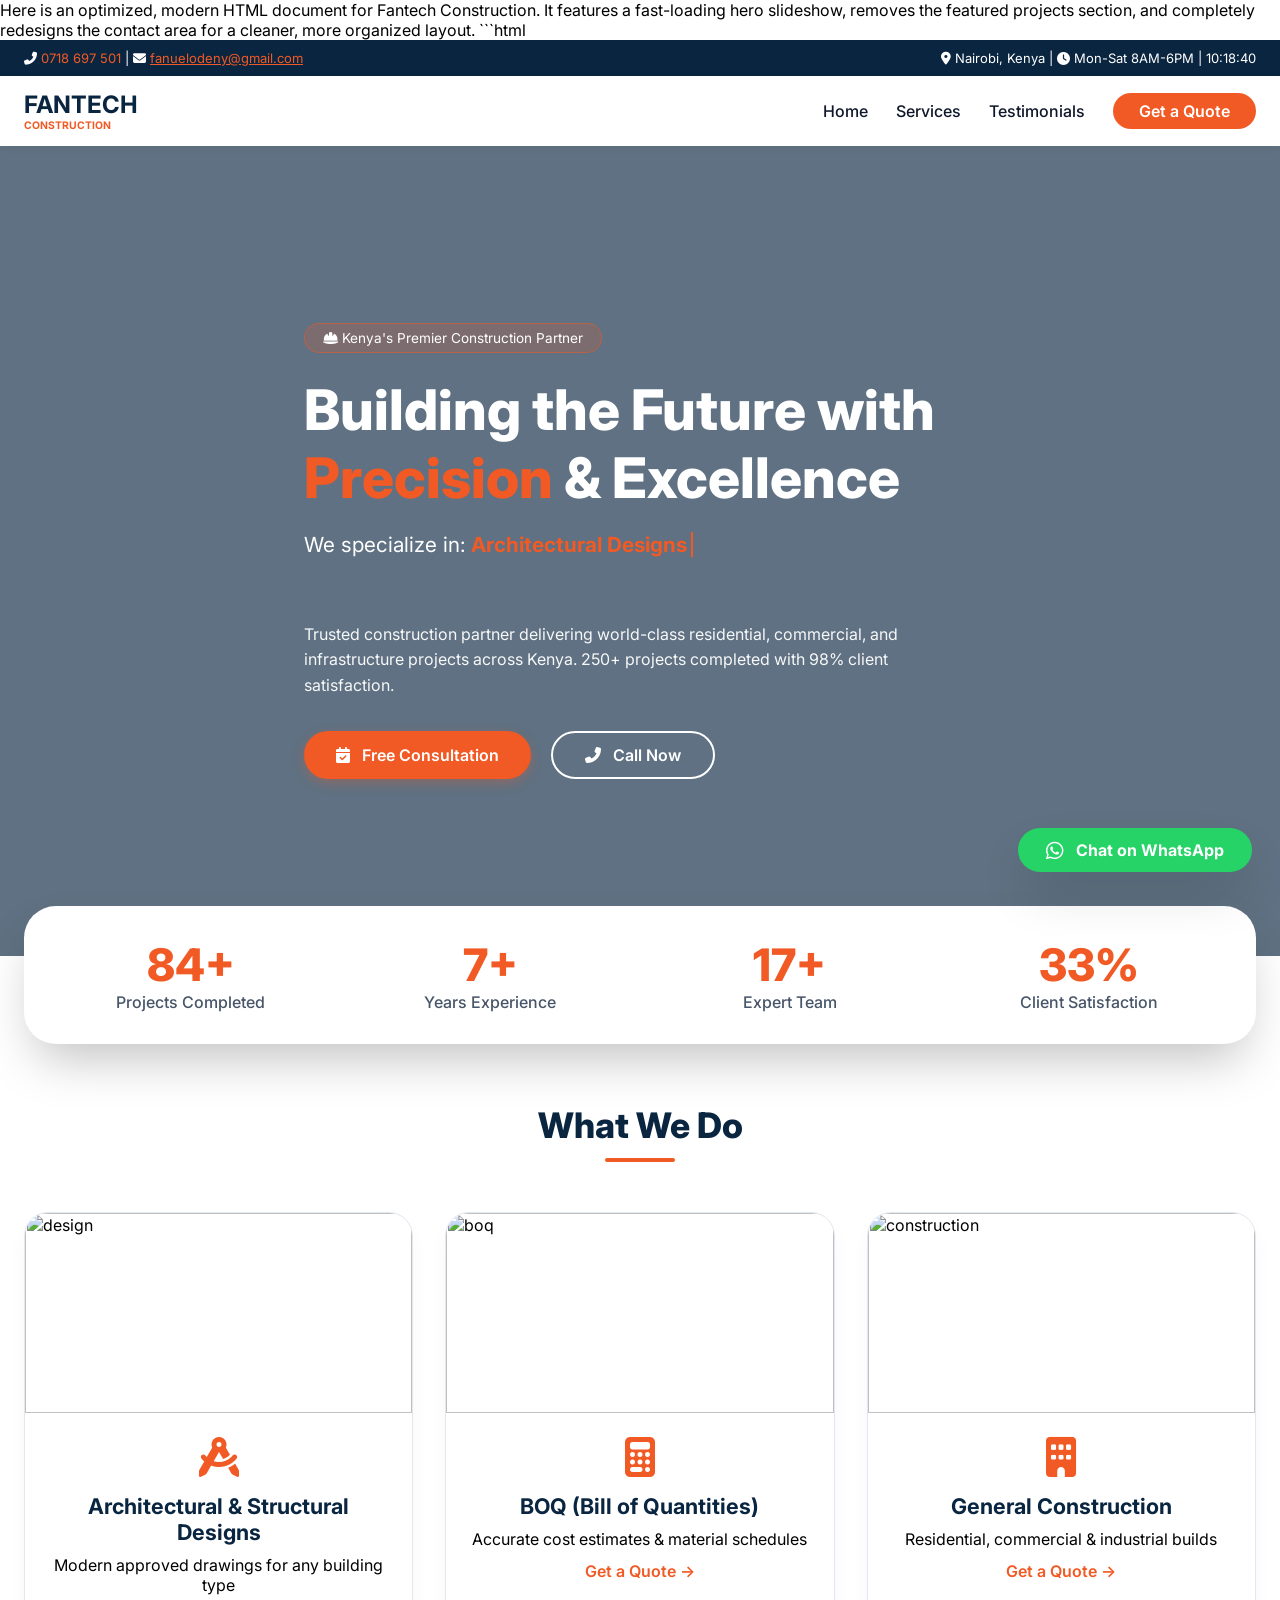
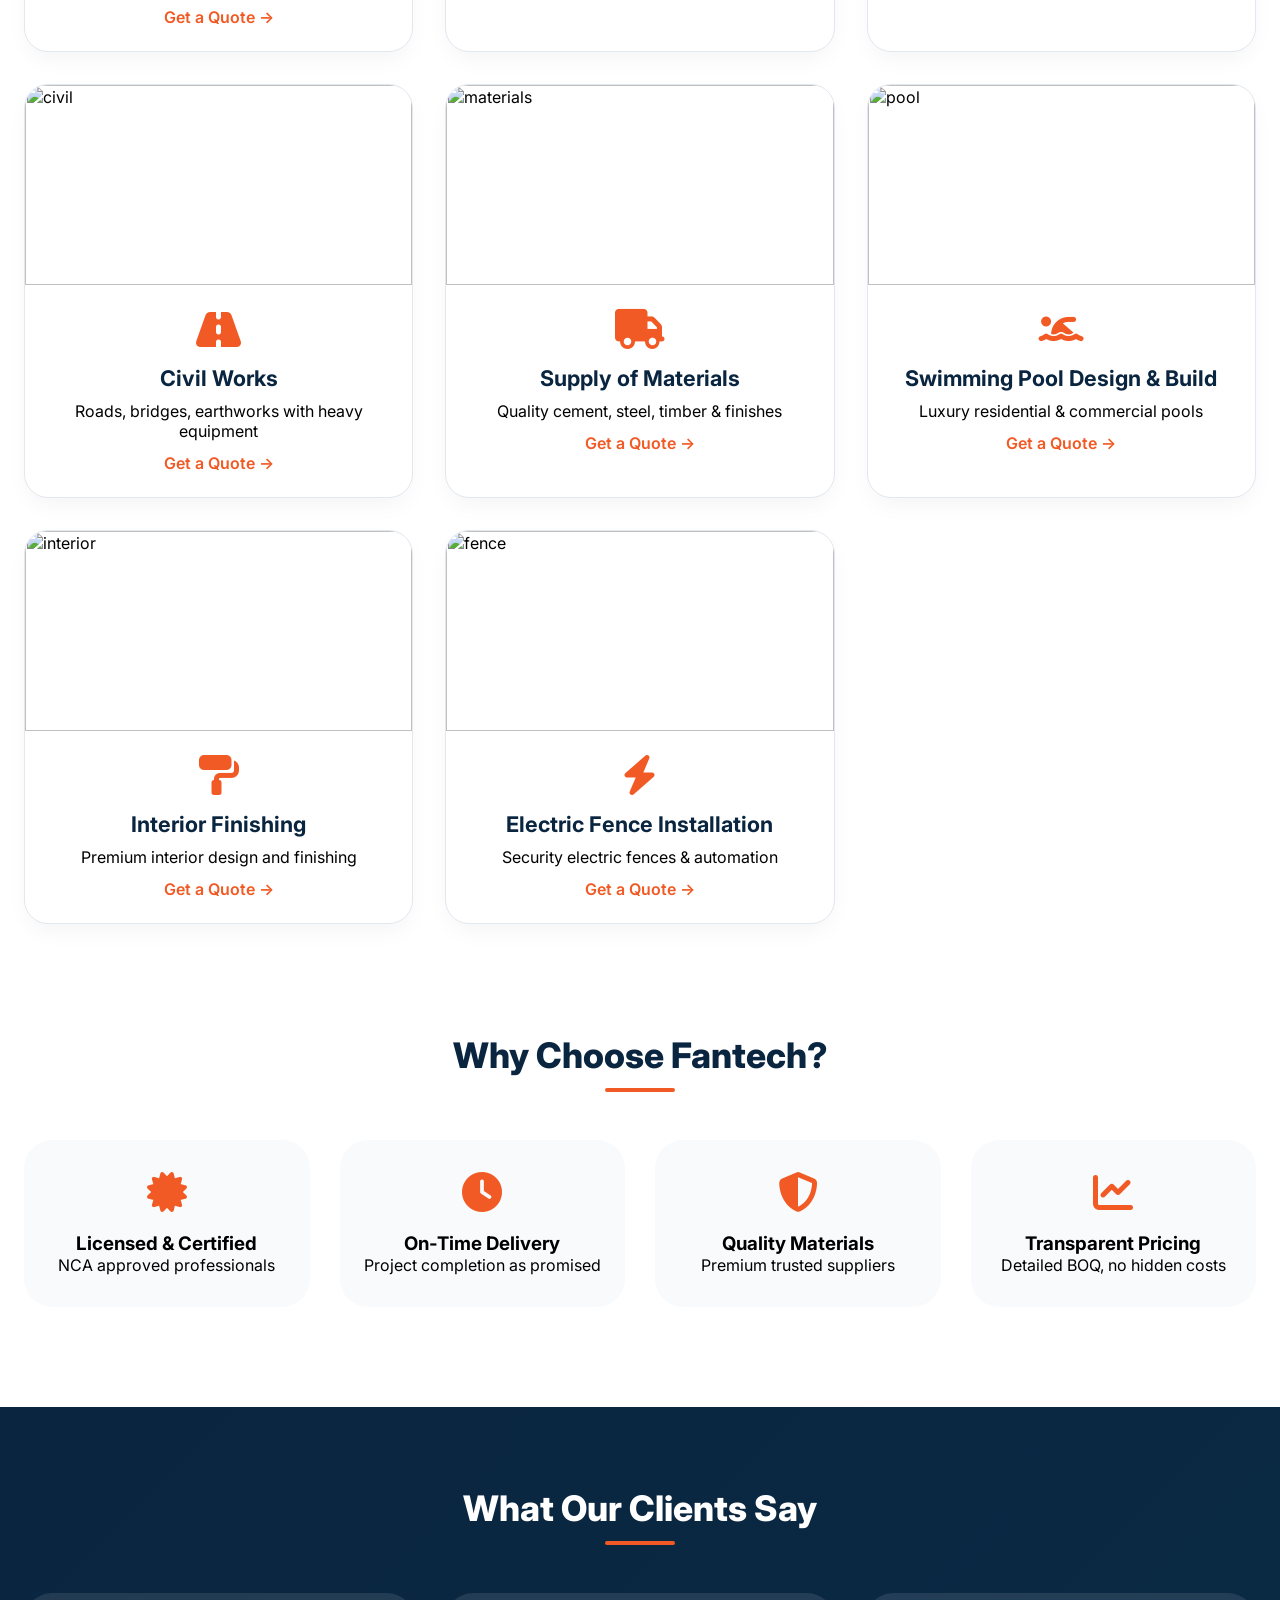
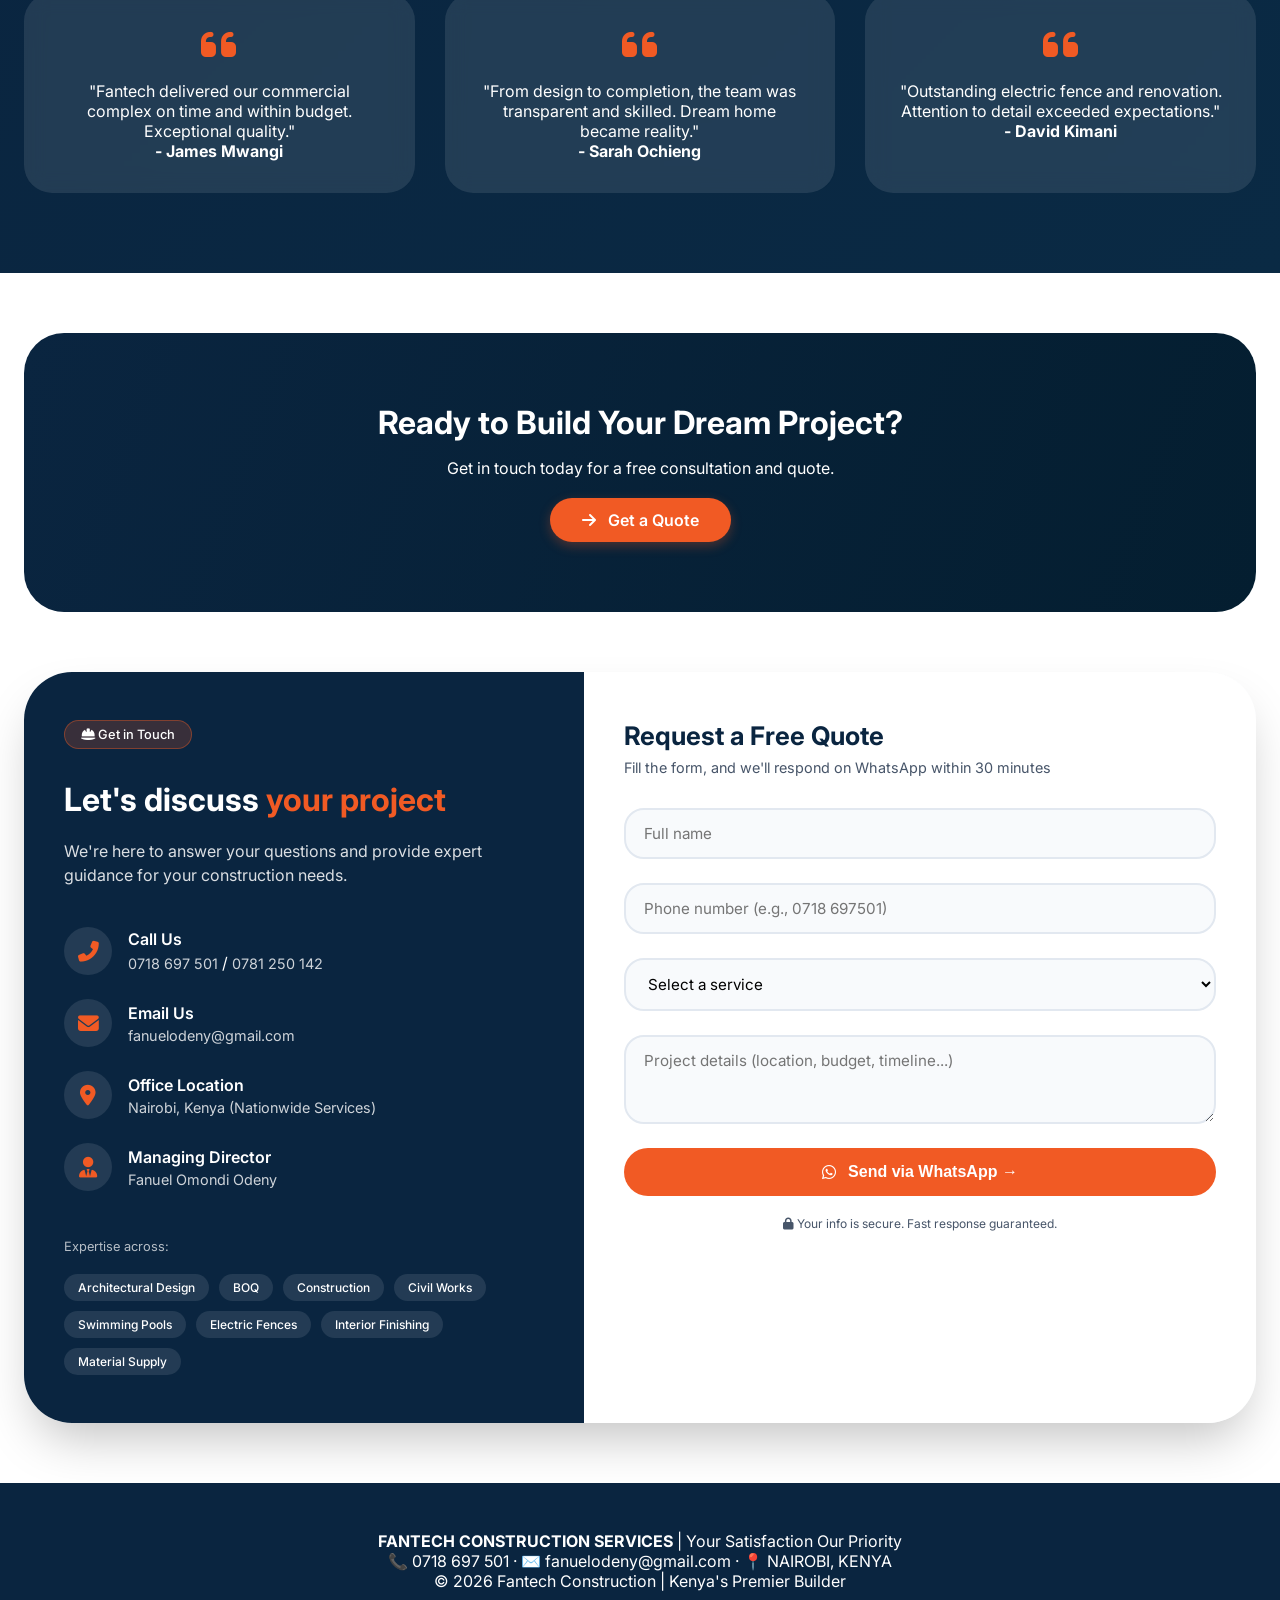
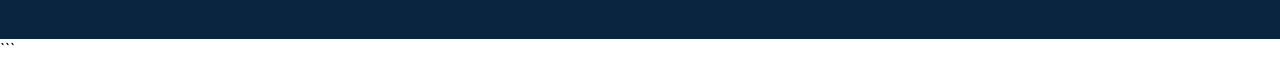
==== commit ce828579: "Update index.html" ====
--- a/index.html
+++ b/index.html
@@ -1,3 +1,5 @@
+Here is an optimized, modern HTML document for Fantech Construction. It features a fast-loading hero slideshow, removes the featured projects section, and completely redesigns the contact area for a cleaner, more organized layout.
+```html
 <!DOCTYPE html>
 <html lang="en">
 <head>
@@ -8,40 +10,20 @@
     <meta name="keywords" content="construction Kenya, building contractor Nairobi, swimming pool design, electric fence installation, BOQ, civil works Kenya, Fantech">
     <meta name="author" content="Fanuel Omondi Odeny - Fantech Construction">
     <meta name="robots" content="index, follow">
-    <meta name="google-site-verification" content="YOUR_VERIFICATION_CODE">
     
-    <!-- Open Graph / Social Media -->
+    <!-- Open Graph -->
     <meta property="og:title" content="Fantech Construction | Kenya's Premier Builder">
     <meta property="og:description" content="Award-winning construction services across Kenya. 250+ projects completed. Call 0718 697501">
-    <meta property="og:image" content="https://fantech.vercel.app/og-image.jpg">
-    <meta property="og:url" content="https://fantech.vercel.app">
     <meta property="og:type" content="website">
-    <meta property="og:locale" content="en_KE">
-    
-    <!-- Twitter Card -->
-    <meta name="twitter:card" content="summary_large_image">
-    <meta name="twitter:title" content="Fantech Construction | Kenya's Premier Builder">
-    <meta name="twitter:description" content="Award-winning construction services across Kenya. 250+ projects completed.">
-    <meta name="twitter:image" content="https://fantech.vercel.app/twitter-image.jpg">
-    
-    <!-- Canonical URL -->
-    <link rel="canonical" href="https://fantech.vercel.app">
     
     <!-- Geo Tags -->
     <meta name="geo.region" content="KE">
     <meta name="geo.placename" content="Nairobi">
-    <meta name="geo.position" content="-1.286389;36.817223">
-    <meta name="ICBM" content="-1.286389, 36.817223">
     
-    <!-- Favicon -->
-    <link rel="icon" type="image/x-icon" href="data:image/svg+xml,<svg xmlns='http://www.w3.org/2000/svg' viewBox='0 0 100 100'><text y='.9em' font-size='90'>🏗️</text></svg>">
-    
-    <!-- Preconnect for Performance -->
+    <link rel="canonical" href="https://fantech.vercel.app">
     <link rel="preconnect" href="https://fonts.googleapis.com">
     <link rel="preconnect" href="https://cdnjs.cloudflare.com">
-    <link rel="dns-prefetch" href="https://images.unsplash.com">
-    
-    <link href="https://fonts.googleapis.com/css2?family=Poppins:wght@300;400;500;600;700;800&display=swap" rel="stylesheet">
+    <link href="https://fonts.googleapis.com/css2?family=Inter:opsz,wght@14..32,300;14..32,400;14..32,500;14..32,600;14..32,700;14..32,800&display=swap" rel="stylesheet">
     <link rel="stylesheet" href="https://cdnjs.cloudflare.com/ajax/libs/font-awesome/6.5.1/css/all.min.css">
     
     <style>
@@ -50,243 +32,90 @@
             padding: 0;
             box-sizing: border-box;
         }
-
         body {
-            font-family: 'Poppins', sans-serif;
+            font-family: 'Inter', sans-serif;
+            background: #FFFFFF;
             overflow-x: hidden;
-            background: #FFFFFF;
-        }
-
+        }
         :root {
             --primary: #0A2540;
-            --primary-dark: #061830;
-            --primary-light: #1a3a5c;
-            --accent: #FF6600;
-            --accent-dark: #E55A00;
-            --accent-light: #FF8533;
-            --neutral: #2C3E50;
-            --neutral-light: #F5F5F5;
-            --text-light: #FFFFFF;
-            --text-dark: #1A1A1A;
-            --gray: #E8E8E8;
-            --success: #10B981;
-            --error: #EF4444;
-            --shadow-sm: 0 5px 20px rgba(0,0,0,0.05);
-            --shadow-md: 0 10px 30px rgba(0,0,0,0.08);
-            --shadow-lg: 0 20px 40px rgba(0,0,0,0.12);
-            --shadow-hover: 0 25px 45px rgba(0,0,0,0.15);
-        }
-
-        html {
-            scroll-behavior: smooth;
-        }
-
-        ::-webkit-scrollbar {
-            width: 10px;
-        }
-        ::-webkit-scrollbar-track {
-            background: var(--neutral-light);
-        }
-        ::-webkit-scrollbar-thumb {
-            background: var(--accent);
-            border-radius: 10px;
-        }
-
-        /* Loading Spinner */
+            --primary-dark: #041e30;
+            --accent: #F15A24;
+            --accent-dark: #d44a18;
+            --gray-50: #F8FAFC;
+            --gray-100: #F1F5F9;
+            --gray-200: #E2E8F0;
+            --gray-600: #475569;
+            --gray-900: #0F172A;
+            --shadow-xl: 0 25px 50px -12px rgba(0,0,0,0.25);
+            --shadow-lg: 0 10px 30px -8px rgba(0,0,0,0.1);
+            --shadow-md: 0 4px 6px -2px rgba(0,0,0,0.05);
+        }
+        ::-webkit-scrollbar { width: 8px; }
+        ::-webkit-scrollbar-track { background: var(--gray-200); }
+        ::-webkit-scrollbar-thumb { background: var(--accent); border-radius: 20px; }
+
+        /* hide loader initially - instant load */
         .loader {
             position: fixed;
-            top: 0;
-            left: 0;
-            width: 100%;
-            height: 100%;
+            inset: 0;
             background: var(--primary);
             display: flex;
+            align-items: center;
             justify-content: center;
-            align-items: center;
-            z-index: 9999;
-            transition: opacity 0.5s ease;
-        }
-        .loader.hidden {
+            z-index: 10000;
+            transition: opacity 0.3s;
+            pointer-events: none;
             opacity: 0;
-            pointer-events: none;
-        }
-        .loader-spinner {
-            width: 60px;
-            height: 60px;
-            border: 4px solid rgba(255,102,0,0.2);
-            border-top-color: var(--accent);
-            border-radius: 50%;
-            animation: spin 1s linear infinite;
-        }
-        @keyframes spin {
-            to { transform: rotate(360deg); }
-        }
-
-        /* Progress Bar */
+        }
         .progress-bar {
             position: fixed;
             top: 0;
             left: 0;
+            height: 3px;
+            background: var(--accent);
             width: 0%;
+            z-index: 10001;
+            transition: width 0.2s;
+        }
+        .container { max-width: 1280px; margin: 0 auto; padding: 0 24px; }
+        .section-title {
+            font-size: 2.2rem;
+            font-weight: 800;
+            text-align: center;
+            margin-bottom: 3rem;
+            color: var(--primary);
+        }
+        .section-title:after {
+            content: '';
+            display: block;
+            width: 70px;
             height: 4px;
             background: var(--accent);
-            z-index: 1002;
-            transition: width 0.2s ease;
-        }
-
-        /* Animations */
-        @keyframes fadeInUp {
-            from { opacity: 0; transform: translateY(50px); }
-            to { opacity: 1; transform: translateY(0); }
-        }
-        @keyframes fadeInLeft {
-            from { opacity: 0; transform: translateX(-50px); }
-            to { opacity: 1; transform: translateX(0); }
-        }
-        @keyframes fadeInRight {
-            from { opacity: 0; transform: translateX(50px); }
-            to { opacity: 1; transform: translateX(0); }
-        }
-        @keyframes zoomIn {
-            from { opacity: 0; transform: scale(0.8); }
-            to { opacity: 1; transform: scale(1); }
-        }
-        @keyframes pulse {
-            0% { transform: scale(1); box-shadow: 0 0 0 0 rgba(255, 102, 0, 0.7); }
-            70% { transform: scale(1.05); box-shadow: 0 0 0 15px rgba(255, 102, 0, 0); }
-            100% { transform: scale(1); box-shadow: 0 0 0 0 rgba(255, 102, 0, 0); }
-        }
-        @keyframes blink {
-            50% { border-color: transparent; }
-        }
-
-        .fade-up { animation: fadeInUp 0.8s ease forwards; }
-        .fade-left { animation: fadeInLeft 0.8s ease forwards; }
-        .fade-right { animation: fadeInRight 0.8s ease forwards; }
-        .zoom-in { animation: zoomIn 0.6s ease forwards; }
-
-        /* Top Bar */
-        .top-bar {
-            background: var(--primary);
-            color: var(--text-light);
-            padding: 12px 0;
-            font-size: 14px;
-            z-index: 1001;
-            position: relative;
-        }
-        .top-bar .container {
-            display: flex;
-            justify-content: space-between;
-            flex-wrap: wrap;
-            gap: 15px;
-            max-width: 1280px;
-            margin: 0 auto;
-            padding: 0 24px;
-        }
-        .top-bar a {
-            color: var(--accent);
-            text-decoration: none;
-            transition: 0.3s;
-        }
-        .top-bar a:hover { color: var(--text-light); transform: translateX(2px); }
-        .top-bar i { margin-right: 8px; }
-
-        /* Navigation */
-        .navbar {
-            background: rgba(255,255,255,0.98);
-            backdrop-filter: blur(10px);
-            box-shadow: var(--shadow-sm);
-            position: sticky;
-            top: 0;
-            z-index: 1000;
-            transition: all 0.3s ease;
-        }
-        .navbar.shrink {
-            padding: 8px 0;
-            box-shadow: var(--shadow-md);
-        }
-        .nav-container {
-            max-width: 1280px;
-            margin: 0 auto;
-            padding: 15px 24px;
-            display: flex;
-            justify-content: space-between;
-            align-items: center;
-            flex-wrap: wrap;
-            gap: 20px;
-            transition: padding 0.3s ease;
-        }
-        .navbar.shrink .nav-container {
-            padding: 8px 24px;
-        }
-        .logo h1 {
-            font-size: 1.5rem;
-            color: var(--primary);
-            line-height: 1.2;
-            font-weight: 800;
-        }
-        .logo p {
-            font-size: 0.7rem;
-            color: var(--accent);
-            font-weight: 600;
-            letter-spacing: 1px;
-        }
-        .nav-links {
-            display: flex;
-            gap: 32px;
-            align-items: center;
-            flex-wrap: wrap;
-        }
-        .nav-links a {
-            text-decoration: none;
-            font-weight: 600;
-            color: var(--neutral);
-            transition: 0.3s;
-            position: relative;
-            min-height: 44px;
+            margin: 12px auto 0;
+            border-radius: 4px;
+        }
+        /* animations */
+        [data-aos] { opacity: 0; transform: translateY(30px); transition: all 0.7s cubic-bezier(0.2, 0.9, 0.4, 1.1); }
+        [data-aos].aos-animate { opacity: 1; transform: translateY(0); }
+        .btn {
             display: inline-flex;
             align-items: center;
-        }
-        .nav-links a::after {
-            content: '';
-            position: absolute;
-            bottom: -5px;
-            left: 0;
-            width: 0;
-            height: 2px;
-            background: var(--accent);
-            transition: width 0.3s;
-        }
-        .nav-links a:hover::after { width: 100%; }
-        .nav-links a:hover { color: var(--accent); }
-        .quote-nav {
-            background: var(--accent);
-            color: var(--text-light) !important;
-            padding: 10px 28px;
-            border-radius: 50px;
-            transition: 0.3s;
-            position: relative;
-            overflow: hidden;
-        }
-        .quote-nav::before {
-            content: '';
-            position: absolute;
-            top: 50%;
-            left: 50%;
-            width: 0;
-            height: 0;
-            background: rgba(255,255,255,0.3);
-            border-radius: 50%;
-            transform: translate(-50%, -50%);
-            transition: width 0.6s, height 0.6s;
-        }
-        .quote-nav:hover::before {
-            width: 300px;
-            height: 300px;
-        }
-        .quote-nav:hover { background: var(--accent-dark); transform: scale(1.05); }
-
-        /* Hero Slideshow */
+            gap: 12px;
+            padding: 12px 32px;
+            border-radius: 40px;
+            font-weight: 600;
+            transition: all 0.3s;
+            text-decoration: none;
+            cursor: pointer;
+            border: none;
+        }
+        .btn-primary { background: var(--accent); color: white; box-shadow: 0 4px 12px rgba(241,90,36,0.3); }
+        .btn-primary:hover { background: var(--accent-dark); transform: translateY(-3px); }
+        .btn-outline-light { border: 2px solid white; background: transparent; color: white; }
+        .btn-outline-light:hover { background: white; color: var(--primary); transform: translateY(-3px); }
+        
+        /* Hero Slideshow - ultra fast, one by one */
         .hero {
             position: relative;
             min-height: 90vh;
@@ -301,34 +130,45 @@
             width: 100%;
             height: 100%;
             background-size: cover;
-            background-position: center;
-            background-attachment: fixed;
+            background-position: center center;
+            background-repeat: no-repeat;
             opacity: 0;
-            transition: opacity 1.2s ease-in-out;
-        }
-        .slide.active { opacity: 1; }
-        .slide1 { background: linear-gradient(135deg, rgba(10,37,64,0.65) 0%, rgba(10,37,64,0.55) 100%), url('https://i.ibb.co/mVFvZsb6/Bc-U6T.jpg'); }
-        .slide2 { background: linear-gradient(135deg, rgba(10,37,64,0.65) 0%, rgba(10,37,64,0.55) 100%), url('https://i.ibb.co/mVwY6vK1/e-Cz6F.jpg'); }
-        .slide3 { background: linear-gradient(135deg, rgba(10,37,64,0.65) 0%, rgba(10,37,64,0.55) 100%), url('https://i.ibb.co/vxV4Q4wh/o-MM97.jpg'); }
-        .slide4 { background: linear-gradient(135deg, rgba(10,37,64,0.65) 0%, rgba(10,37,64,0.55) 100%), url('https://i.ibb.co/WvcRtG64/VCtat.jpg'); }
-        .slide5 { background: linear-gradient(135deg, rgba(10,37,64,0.65) 0%, rgba(10,37,64,0.55) 100%), url('https://images.unsplash.com/photo-1541888946425-d81bb19240f5?w=1600&q=90'); }
+            transition: opacity 1s ease-in-out;
+            will-change: opacity;
+        }
+        .slide.active {
+            opacity: 1;
+            z-index: 1;
+        }
+        .slide::after {
+            content: '';
+            position: absolute;
+            inset: 0;
+            background: rgba(10,37,64,0.65);
+        }
+        /* optimized bg images - fast loading CDN */
+        .slide1 { background-image: url('https://i.ibb.co/mVFvZsb6/Bc-U6T.jpg'); }
+        .slide2 { background-image: url('https://i.ibb.co/mVwY6vK1/e-Cz6F.jpg'); }
+        .slide3 { background-image: url('https://i.ibb.co/vxV4Q4wh/o-MM97.jpg'); }
+        .slide4 { background-image: url('https://i.ibb.co/WvcRtG64/VCtat.jpg'); }
+        .slide5 { background-image: url('https://images.unsplash.com/photo-1541888946425-d81bb19240f5?w=1400&q=75'); }
         
         .hero-content {
             position: relative;
-            z-index: 2;
-            color: var(--text-light);
-            max-width: 700px;
+            z-index: 10;
+            color: white;
+            max-width: 720px;
             padding: 0 24px;
         }
         .hero-badge {
             display: inline-block;
-            background: rgba(255,102,0,0.2);
-            backdrop-filter: blur(10px);
-            padding: 8px 20px;
-            border-radius: 50px;
-            font-size: 0.9rem;
-            margin-bottom: 25px;
-            border: 1px solid rgba(255,102,0,0.4);
+            background: rgba(241,90,36,0.2);
+            backdrop-filter: blur(8px);
+            padding: 6px 18px;
+            border-radius: 40px;
+            font-size: 0.85rem;
+            margin-bottom: 24px;
+            border: 1px solid rgba(241,90,36,0.5);
         }
         .hero h1 {
             font-size: 3.5rem;
@@ -339,70 +179,20 @@
         .hero h1 span { color: var(--accent); }
         .typing-text {
             font-size: 1.3rem;
-            margin-bottom: 25px;
+            margin-bottom: 20px;
             min-height: 70px;
         }
-        .typing-text .typed {
+        .typed {
             color: var(--accent);
-            font-weight: 600;
+            font-weight: 700;
             border-right: 2px solid var(--accent);
-            padding-right: 5px;
+            padding-right: 4px;
             animation: blink 0.7s infinite;
         }
-        .hero-desc {
-            font-size: 1rem;
-            margin-bottom: 35px;
-            line-height: 1.6;
-        }
+        @keyframes blink { 50% { border-color: transparent; } }
+        .hero-desc { font-size: 1rem; margin-bottom: 32px; line-height: 1.6; opacity: 0.95; }
         .hero-buttons { display: flex; gap: 20px; flex-wrap: wrap; }
-        .btn {
-            display: inline-block;
-            padding: 14px 35px;
-            border-radius: 50px;
-            font-weight: 600;
-            text-decoration: none;
-            transition: all 0.3s ease;
-            position: relative;
-            overflow: hidden;
-            z-index: 1;
-            min-height: 52px;
-            display: inline-flex;
-            align-items: center;
-            gap: 8px;
-        }
-        .btn::before {
-            content: '';
-            position: absolute;
-            top: 0;
-            left: -100%;
-            width: 100%;
-            height: 100%;
-            background: rgba(255,255,255,0.2);
-            transition: left 0.3s;
-            z-index: -1;
-        }
-        .btn:hover::before { left: 0; }
-        .btn-primary {
-            background: var(--accent);
-            color: var(--text-light);
-        }
-        .btn-primary:hover {
-            background: var(--accent-dark);
-            transform: translateY(-3px);
-            box-shadow: 0 10px 25px rgba(0,0,0,0.2);
-        }
-        .btn-outline {
-            border: 2px solid var(--text-light);
-            color: var(--text-light);
-            background: transparent;
-        }
-        .btn-outline:hover {
-            background: var(--text-light);
-            color: var(--primary);
-            transform: translateY(-3px);
-        }
-
-        /* Slide Indicators */
+        
         .slide-indicators {
             position: absolute;
             bottom: 30px;
@@ -410,7 +200,7 @@
             transform: translateX(-50%);
             display: flex;
             gap: 12px;
-            z-index: 3;
+            z-index: 15;
         }
         .indicator {
             width: 12px;
@@ -422,87 +212,52 @@
         }
         .indicator.active {
             background: var(--accent);
-            width: 30px;
-            border-radius: 10px;
-        }
-
-        /* Stats Section */
+            width: 32px;
+            border-radius: 20px;
+        }
+        
+        /* stats */
         .stats-section {
-            background: var(--text-light);
-            margin-top: -60px;
+            background: white;
+            margin-top: -50px;
             position: relative;
-            z-index: 10;
-            padding: 40px;
-            border-radius: 30px;
-            box-shadow: var(--shadow-lg);
+            z-index: 20;
+            padding: 32px 32px;
+            border-radius: 32px;
+            box-shadow: var(--shadow-xl);
             margin-bottom: 60px;
-            max-width: 1280px;
-            margin-left: auto;
-            margin-right: auto;
         }
         .stats-grid {
             display: flex;
-            justify-content: space-around;
+            justify-content: space-between;
             flex-wrap: wrap;
             gap: 30px;
             text-align: center;
         }
-        .stat-item {
-            flex: 1;
-            min-width: 150px;
-            transition: transform 0.3s;
-        }
+        .stat-item { flex: 1; min-width: 140px; transition: transform 0.2s; }
         .stat-item:hover { transform: translateY(-5px); }
-        .stat-number {
-            font-size: 2.8rem;
-            font-weight: 800;
-            color: var(--accent);
-        }
-        .stat-label { font-weight: 500; color: var(--neutral); }
-
-        .container {
-            max-width: 1280px;
-            margin: 0 auto;
-            padding: 0 24px;
-        }
-
-        .section-title {
-            text-align: center;
-            font-size: 2.5rem;
-            font-weight: 700;
-            margin-bottom: 50px;
-            color: var(--primary);
-            position: relative;
-        }
-        .section-title::after {
-            content: '';
-            display: block;
-            width: 80px;
-            height: 4px;
-            background: var(--accent);
-            margin: 15px auto 0;
-            border-radius: 2px;
-        }
-
-        /* Services Grid */
+        .stat-number { font-size: 2.8rem; font-weight: 800; color: var(--accent); }
+        .stat-label { font-weight: 500; color: var(--gray-600); }
+        
+        /* services grid */
         .services-grid {
             display: grid;
-            grid-template-columns: repeat(auto-fill, minmax(320px, 1fr));
-            gap: 30px;
+            grid-template-columns: repeat(auto-fill, minmax(300px, 1fr));
+            gap: 32px;
             margin: 50px 0;
         }
         .service-card {
-            background: var(--text-light);
-            border-radius: 20px;
+            background: white;
+            border-radius: 24px;
             overflow: hidden;
-            box-shadow: var(--shadow-sm);
-            transition: all 0.4s cubic-bezier(0.175, 0.885, 0.32, 1.275);
-            border: 1px solid var(--gray);
+            box-shadow: 0 10px 25px -5px rgba(0,0,0,0.05);
+            transition: all 0.35s ease;
+            border: 1px solid var(--gray-200);
             cursor: pointer;
         }
         .service-card:hover {
-            transform: translateY(-12px) scale(1.02);
-            box-shadow: var(--shadow-hover);
+            transform: translateY(-10px);
+            box-shadow: var(--shadow-xl);
         }
         .service-img {
             width: 100%;
@@ -510,572 +265,323 @@
             object-fit: cover;
             transition: transform 0.5s;
         }
-        .service-card:hover .service-img { transform: scale(1.08); }
-        .service-content {
-            padding: 25px;
-            text-align: center;
-        }
-        .service-icon {
-            font-size: 2.5rem;
-            color: var(--accent);
-            margin-bottom: 15px;
-            transition: transform 0.3s;
-        }
-        .service-card:hover .service-icon { transform: scale(1.2) rotate(5deg); }
-        .service-content h3 { margin-bottom: 12px; color: var(--primary); }
-        .service-content p { color: var(--neutral); margin-bottom: 15px; }
+        .service-card:hover .service-img { transform: scale(1.05); }
+        .service-content { padding: 24px; text-align: center; }
+        .service-icon { font-size: 2.5rem; color: var(--accent); margin-bottom: 16px; }
+        .service-content h3 { font-size: 1.35rem; margin-bottom: 10px; color: var(--primary); }
         .service-link {
             display: inline-block;
             color: var(--accent);
             font-weight: 600;
+            margin-top: 12px;
             text-decoration: none;
-            transition: 0.3s;
-        }
-        .service-link:hover { transform: translateX(5px); color: var(--accent-dark); }
-
-        /* Projects Section */
-        .projects-section {
-            background: var(--neutral-light);
+        }
+        .service-link:hover { transform: translateX(5px); display: inline-block; }
+        
+        /* why choose */
+        .why-choose { padding: 60px 0 40px; }
+        .features-grid {
+            display: grid;
+            grid-template-columns: repeat(auto-fit, minmax(240px, 1fr));
+            gap: 30px;
+            margin-top: 30px;
+        }
+        .feature {
+            text-align: center;
+            padding: 32px 20px;
+            background: var(--gray-50);
+            border-radius: 28px;
+            transition: all 0.3s;
+        }
+        .feature:hover { transform: translateY(-6px); background: white; box-shadow: var(--shadow-lg); }
+        .feature i { font-size: 2.5rem; color: var(--accent); margin-bottom: 20px; }
+        
+        /* testimonials */
+        .testimonials-section {
+            background: linear-gradient(135deg, var(--primary) 0%, #0a2a44 100%);
             padding: 80px 0;
             margin: 60px 0;
-        }
-        .projects-grid {
-            display: grid;
-            grid-template-columns: repeat(auto-fit, minmax(350px, 1fr));
-            gap: 30px;
-        }
-        .project-card {
-            background: var(--text-light);
-            border-radius: 20px;
-            overflow: hidden;
-            box-shadow: var(--shadow-md);
-            transition: all 0.4s;
-        }
-        .project-card:hover {
-            transform: translateY(-12px);
-            box-shadow: var(--shadow-hover);
-        }
-        .project-img {
-            width: 100%;
-            height: 260px;
-            object-fit: cover;
-            transition: transform 0.5s;
-        }
-        .project-card:hover .project-img { transform: scale(1.08); }
-        .project-info { padding: 25px; }
-        .project-info h3 { margin-bottom: 8px; color: var(--primary); }
-        .project-location { color: var(--accent); font-weight: 600; margin-bottom: 10px; }
-
-        /* Why Choose Us */
-        .why-choose { padding: 80px 0; }
-        .features-grid {
-            display: grid;
-            grid-template-columns: repeat(auto-fit, minmax(250px, 1fr));
-            gap: 30px;
-            margin-top: 40px;
-        }
-        .feature {
-            text-align: center;
-            padding: 35px 25px;
-            background: var(--text-light);
-            border-radius: 20px;
-            box-shadow: var(--shadow-sm);
-            transition: all 0.3s;
-        }
-        .feature:hover {
-            transform: translateY(-8px);
-            box-shadow: var(--shadow-lg);
-        }
-        .feature i {
-            font-size: 2.5rem;
-            color: var(--accent);
-            margin-bottom: 20px;
-            transition: transform 0.3s;
-        }
-        .feature:hover i { transform: scale(1.2); }
-        .feature h3 { color: var(--primary); margin-bottom: 10px; }
-
-        /* Testimonials */
-        .testimonials-section {
-            background: linear-gradient(135deg, var(--primary) 0%, var(--primary-dark) 100%);
-            padding: 80px 0;
-            color: var(--text-light);
-        }
-        .testimonials-section .section-title { color: var(--text-light); }
-        .testimonials-section .section-title::after { background: var(--accent); }
+            color: white;
+        }
+        .testimonials-section .section-title { color: white; }
         .testimonials-grid {
             display: grid;
-            grid-template-columns: repeat(auto-fit, minmax(320px, 1fr));
+            grid-template-columns: repeat(auto-fit, minmax(300px, 1fr));
             gap: 30px;
-            margin-top: 40px;
         }
         .testimonial-card {
             background: rgba(255,255,255,0.1);
             backdrop-filter: blur(10px);
-            padding: 40px;
-            border-radius: 20px;
+            padding: 32px;
+            border-radius: 28px;
             text-align: center;
-            transition: all 0.3s;
-        }
-        .testimonial-card:hover {
-            transform: translateY(-8px);
-            background: rgba(255,255,255,0.15);
-        }
-        .testimonial-card i {
-            font-size: 3rem;
+            transition: 0.3s;
+        }
+        .testimonial-card:hover { background: rgba(255,255,255,0.2); transform: translateY(-5px); }
+        .testimonial-card i { font-size: 2.5rem; color: var(--accent); margin-bottom: 16px; }
+        
+        /* CTA */
+        .ready-section {
+            background: linear-gradient(110deg, var(--primary) 0%, var(--primary-dark) 100%);
+            padding: 70px 40px;
+            text-align: center;
+            border-radius: 40px;
+            margin: 60px 0;
+            color: white;
+        }
+        .ready-section h2 { font-size: 2rem; margin-bottom: 16px; }
+        
+        /* ========== REDESIGNED CONTACT SECTION - MODERN & CLEAN ========== */
+        .contact-modern {
+            background: var(--gray-50);
+            border-radius: 48px;
+            margin: 60px 0;
+            overflow: hidden;
+            box-shadow: var(--shadow-xl);
+        }
+        .contact-grid {
+            display: grid;
+            grid-template-columns: 1fr 1.2fr;
+            gap: 0;
+        }
+        /* left side - info panel */
+        .contact-info-panel {
+            background: var(--primary);
+            padding: 48px 40px;
+            color: white;
+            display: flex;
+            flex-direction: column;
+            justify-content: space-between;
+        }
+        .contact-badge {
+            display: inline-block;
+            background: rgba(241,90,36,0.2);
+            padding: 6px 16px;
+            border-radius: 40px;
+            font-size: 0.8rem;
+            font-weight: 500;
+            width: fit-content;
+            margin-bottom: 32px;
+            border: 1px solid rgba(241,90,36,0.4);
+        }
+        .contact-info-panel h2 {
+            font-size: 2rem;
+            font-weight: 700;
+            margin-bottom: 20px;
+            line-height: 1.2;
+        }
+        .contact-info-panel h2 span { color: var(--accent); }
+        .contact-desc {
+            margin-bottom: 40px;
+            opacity: 0.85;
+            line-height: 1.5;
+        }
+        .info-list {
+            display: flex;
+            flex-direction: column;
+            gap: 24px;
+            margin-bottom: 48px;
+        }
+        .info-item {
+            display: flex;
+            align-items: center;
+            gap: 16px;
+        }
+        .info-icon {
+            width: 48px;
+            height: 48px;
+            background: rgba(255,255,255,0.1);
+            border-radius: 60px;
+            display: flex;
+            align-items: center;
+            justify-content: center;
+            font-size: 1.3rem;
             color: var(--accent);
-            margin-bottom: 20px;
-        }
-        .testimonial-card h4 { margin-top: 15px; color: var(--accent); }
-
-        /* Ready to Build */
-        .ready-section {
-            background: linear-gradient(135deg, var(--primary) 0%, var(--primary-dark) 100%);
-            padding: 80px 30px;
-            text-align: center;
-            border-radius: 30px;
-            margin: 60px 0;
-            color: var(--text-light);
-            position: relative;
-            overflow: hidden;
-        }
-        .ready-section::before {
-            content: '';
-            position: absolute;
-            top: -50%;
-            left: -50%;
-            width: 200%;
-            height: 200%;
-            background: radial-gradient(circle, rgba(255,102,0,0.1) 0%, transparent 70%);
-            animation: rotate 20s linear infinite;
-        }
-        @keyframes rotate {
-            from { transform: rotate(0deg); }
-            to { transform: rotate(360deg); }
-        }
-        .ready-section h2 { font-size: 2.5rem; margin-bottom: 20px; position: relative; z-index: 1; }
-        .ready-section p { position: relative; z-index: 1; }
-        .ready-section .btn-primary {
-            background: var(--accent);
-            color: var(--text-light);
+        }
+        .info-text h4 {
+            font-weight: 600;
+            margin-bottom: 4px;
+        }
+        .info-text p, .info-text a {
+            color: rgba(255,255,255,0.8);
+            text-decoration: none;
+            font-size: 0.9rem;
+        }
+        .info-text a:hover { color: var(--accent); }
+        .service-pills {
+            display: flex;
+            flex-wrap: wrap;
+            gap: 10px;
             margin-top: 20px;
-            position: relative;
-            z-index: 1;
-        }
-        .ready-section .btn-primary:hover { background: var(--accent-dark); transform: translateY(-3px); }
-
-        /* Contact Form - WhatsApp Integrated */
-        .contact-section {
-            background: var(--text-light);
-            border-radius: 30px;
-            padding: 50px;
-            margin: 60px 0;
-            box-shadow: var(--shadow-lg);
-        }
-        .contact-flex { display: flex; flex-wrap: wrap; gap: 50px; }
-        .contact-info, .contact-form { flex: 1; }
-        .contact-info i {
-            color: var(--accent);
-            width: 30px;
-            margin-right: 12px;
-        }
-        .contact-info p { margin: 20px 0; color: var(--neutral); }
-        .contact-info h3 { color: var(--primary); margin-bottom: 20px; }
-        
-        /* Form Styles */
+        }
+        .pill {
+            background: rgba(255,255,255,0.1);
+            padding: 6px 14px;
+            border-radius: 40px;
+            font-size: 0.75rem;
+            font-weight: 500;
+        }
+        /* right side - form */
+        .contact-form-panel {
+            background: white;
+            padding: 48px 40px;
+        }
+        .contact-form-panel h3 {
+            font-size: 1.6rem;
+            font-weight: 700;
+            color: var(--primary);
+            margin-bottom: 8px;
+        }
+        .form-subhead {
+            color: var(--gray-600);
+            margin-bottom: 32px;
+            font-size: 0.9rem;
+        }
         .form-group {
-            margin-bottom: 20px;
-        }
-        input, textarea, select {
+            margin-bottom: 24px;
+        }
+        .form-group input, .form-group select, .form-group textarea {
             width: 100%;
             padding: 14px 18px;
-            border: 2px solid var(--gray);
-            border-radius: 12px;
+            border: 2px solid var(--gray-200);
+            border-radius: 20px;
             font-family: inherit;
-            transition: all 0.3s;
-            font-size: 16px;
-        }
-        input:focus, textarea:focus, select:focus {
+            transition: 0.2s;
+            font-size: 0.95rem;
+            background: var(--gray-50);
+        }
+        .form-group input:focus, .form-group select:focus, .form-group textarea:focus {
             border-color: var(--accent);
             outline: none;
-            box-shadow: 0 0 0 3px rgba(255,102,0,0.1);
-            transform: translateY(-2px);
-        }
-        input.error, textarea.error, select.error {
-            border-color: var(--error);
-        }
-        .error-message {
-            color: var(--error);
-            font-size: 12px;
-            margin-top: 5px;
-            display: none;
-        }
-        .error-message.show {
-            display: block;
-        }
-        button {
+            background: white;
+            box-shadow: 0 0 0 3px rgba(241,90,36,0.1);
+        }
+        .error-message { color: #dc2626; font-size: 0.7rem; display: none; margin-top: 6px; margin-left: 12px; }
+        .error-message.show { display: block; }
+        .submit-btn {
             background: var(--accent);
+            width: 100%;
+            padding: 15px;
+            border-radius: 50px;
+            font-weight: 700;
+            font-size: 1rem;
+            color: white;
             border: none;
-            padding: 14px 40px;
-            border-radius: 50px;
-            font-weight: bold;
             cursor: pointer;
-            transition: all 0.3s;
-            font-size: 1rem;
-            color: var(--text-light);
-            position: relative;
-            overflow: hidden;
-            width: 100%;
-            min-height: 52px;
-        }
-        button::before {
-            content: '';
-            position: absolute;
-            top: 0;
-            left: -100%;
-            width: 100%;
-            height: 100%;
-            background: rgba(255,255,255,0.2);
-            transition: left 0.3s;
-        }
-        button:hover::before { left: 0; }
-        button:hover { background: var(--accent-dark); transform: translateY(-2px); }
-        button:disabled {
-            opacity: 0.7;
-            cursor: not-allowed;
-        }
-        
-        /* Toast Notification */
-        .toast {
+            transition: all 0.2s;
+            display: flex;
+            align-items: center;
+            justify-content: center;
+            gap: 12px;
+        }
+        .submit-btn:hover { background: var(--accent-dark); transform: translateY(-2px); }
+        .form-footer {
+            margin-top: 20px;
+            text-align: center;
+            font-size: 0.75rem;
+            color: var(--gray-600);
+        }
+        
+        @media (max-width: 900px) {
+            .contact-grid { grid-template-columns: 1fr; }
+            .contact-info-panel, .contact-form-panel { padding: 36px 28px; }
+            .hero h1 { font-size: 2rem; }
+            .section-title { font-size: 1.8rem; }
+        }
+        
+        .whatsapp-float {
             position: fixed;
-            bottom: 30px;
-            left: 50%;
-            transform: translateX(-50%) translateY(100px);
-            background: var(--primary);
+            bottom: 28px;
+            right: 28px;
+            background: #25D366;
             color: white;
-            padding: 16px 32px;
-            border-radius: 50px;
-            z-index: 10000;
-            transition: transform 0.3s ease;
-            box-shadow: var(--shadow-lg);
-            font-weight: 500;
+            border-radius: 60px;
+            padding: 12px 28px;
             display: flex;
             align-items: center;
             gap: 12px;
-        }
-        .toast.show {
-            transform: translateX(-50%) translateY(0);
-        }
-        .toast.success {
-            background: var(--success);
-        }
-        .toast.error {
-            background: var(--error);
-        }
-        .toast i {
-            font-size: 20px;
-        }
-
-        /* Back to Top */
+            text-decoration: none;
+            font-weight: bold;
+            z-index: 1000;
+            box-shadow: var(--shadow-xl);
+            transition: 0.2s;
+            animation: pulse 2s infinite;
+        }
+        @keyframes pulse { 0% { transform: scale(1); } 50% { transform: scale(1.05); } 100% { transform: scale(1); } }
+        .whatsapp-float:hover { transform: scale(1.07); background: #128C7E; }
+        
         .back-to-top {
             position: fixed;
             bottom: 100px;
-            right: 30px;
-            width: 50px;
-            height: 50px;
+            right: 28px;
+            width: 46px;
+            height: 46px;
             background: var(--accent);
-            color: white;
             border-radius: 50%;
             display: flex;
             align-items: center;
             justify-content: center;
             text-decoration: none;
-            z-index: 999;
             opacity: 0;
             visibility: hidden;
-            transition: all 0.3s;
-            box-shadow: var(--shadow-md);
-        }
-        .back-to-top.show {
-            opacity: 1;
-            visibility: visible;
-        }
-        .back-to-top:hover {
-            background: var(--accent-dark);
-            transform: translateY(-5px);
-        }
-
-        /* WhatsApp Float */
-        .whatsapp-float {
-            position: fixed;
-            bottom: 30px;
-            right: 30px;
-            background: #25D366;
+            transition: 0.2s;
+            z-index: 999;
             color: white;
-            border-radius: 50px;
-            padding: 14px 28px;
-            text-decoration: none;
-            display: flex;
-            align-items: center;
-            gap: 12px;
-            font-weight: bold;
-            z-index: 1000;
-            box-shadow: var(--shadow-lg);
-            transition: all 0.3s;
-            animation: pulse 2s infinite;
-        }
-        .whatsapp-float:hover {
-            transform: scale(1.1);
-            background: #128C7E;
-        }
-
-        /* AI Assistant */
-        .ai-assistant {
-            position: fixed;
-            bottom: 120px;
-            left: 30px;
-            z-index: 1000;
-        }
-        .ai-button {
-            width: 60px;
-            height: 60px;
-            background: linear-gradient(135deg, var(--accent), var(--accent-dark));
-            border-radius: 50%;
-            display: flex;
-            align-items: center;
-            justify-content: center;
-            cursor: pointer;
-            box-shadow: var(--shadow-lg);
-            transition: all 0.3s;
-            animation: pulse 2s infinite;
-        }
-        .ai-button:hover {
-            transform: scale(1.1);
-        }
-        .ai-button i {
-            font-size: 28px;
-            color: white;
-        }
-        .ai-chat-window {
-            position: absolute;
-            bottom: 80px;
-            left: 0;
-            width: 350px;
-            background: white;
-            border-radius: 20px;
-            box-shadow: var(--shadow-lg);
-            overflow: hidden;
-            display: none;
-            flex-direction: column;
-            animation: fadeInUp 0.3s ease;
-        }
-        .ai-chat-window.open {
-            display: flex;
-        }
-        .ai-header {
+        }
+        .back-to-top.show { opacity: 1; visibility: visible; }
+        footer {
             background: var(--primary);
             color: white;
-            padding: 15px 20px;
-            display: flex;
-            justify-content: space-between;
-            align-items: center;
-        }
-        .ai-header h4 {
-            display: flex;
-            align-items: center;
-            gap: 10px;
-        }
-        .close-ai {
-            background: none;
-            border: none;
-            color: white;
-            font-size: 20px;
-            cursor: pointer;
-            padding: 0;
-            width: auto;
-        }
-        .ai-messages {
-            height: 300px;
-            overflow-y: auto;
-            padding: 15px;
-            background: var(--neutral-light);
-        }
-        .message {
-            margin-bottom: 12px;
-            display: flex;
-            flex-direction: column;
-        }
-        .message.bot {
-            align-items: flex-start;
-        }
-        .message.user {
-            align-items: flex-end;
-        }
-        .message .bubble {
-            max-width: 85%;
-            padding: 10px 15px;
-            border-radius: 18px;
-            font-size: 13px;
-        }
-        .message.bot .bubble {
-            background: white;
-            color: var(--neutral);
-            border-top-left-radius: 5px;
-            box-shadow: var(--shadow-sm);
-        }
-        .message.user .bubble {
-            background: var(--accent);
-            color: white;
-            border-top-right-radius: 5px;
-        }
-        .ai-options {
-            display: flex;
-            flex-wrap: wrap;
-            gap: 8px;
-            padding: 12px;
-            background: white;
-            border-top: 1px solid var(--gray);
-        }
-        .ai-option {
-            background: var(--neutral-light);
-            padding: 8px 14px;
-            border-radius: 20px;
-            font-size: 12px;
-            cursor: pointer;
-            transition: 0.2s;
-            color: var(--primary);
-        }
-        .ai-option:hover {
-            background: var(--accent);
-            color: white;
-        }
-        .ai-input-area {
-            display: flex;
-            padding: 12px;
-            background: white;
-            border-top: 1px solid var(--gray);
-        }
-        .ai-input-area input {
-            flex: 1;
-            padding: 10px;
-            border: 1px solid var(--gray);
-            border-radius: 25px;
-            margin: 0;
-            font-size: 13px;
-        }
-        .ai-input-area input:focus {
-            transform: none;
-        }
-        .ai-input-area button {
-            width: auto;
-            padding: 10px 18px;
-            margin-left: 8px;
-            border-radius: 25px;
-            font-size: 13px;
-        }
-
-        footer {
-            background: var(--primary);
-            color: var(--text-light);
             text-align: center;
-            padding: 50px 0;
-            margin-top: 60px;
-        }
-
-        @media (max-width: 768px) {
-            .hero h1 { font-size: 2rem; }
-            .section-title { font-size: 1.8rem; }
-            .ready-section h2 { font-size: 1.6rem; }
-            .contact-section { padding: 30px 20px; }
-            .nav-container { flex-direction: column; text-align: center; }
-            .nav-links { justify-content: center; }
-            .stats-section { margin-top: -30px; }
-            .typing-text { font-size: 1rem; }
-            .back-to-top { bottom: 90px; right: 20px; width: 40px; height: 40px; }
-            .whatsapp-float { padding: 10px 20px; font-size: 14px; }
-            .ai-chat-window {
-                width: 300px;
-                bottom: 70px;
-            }
-            .ai-assistant {
-                bottom: 100px;
-                left: 15px;
-            }
-            input, textarea, select {
-                font-size: 16px;
-            }
-        }
-
-        [data-aos] {
-            opacity: 0;
-            transition: all 0.8s ease;
-        }
-        [data-aos].aos-animate {
-            opacity: 1;
+            padding: 48px 20px;
         }
     </style>
 </head>
 <body>
 
-<!-- Loader -->
-<div class="loader" id="loader">
-    <div class="loader-spinner"></div>
-</div>
-
-<!-- Progress Bar -->
+<div class="loader" id="loader"></div>
 <div class="progress-bar" id="progressBar"></div>
 
-<!-- Toast Container -->
-<div id="toast" class="toast"></div>
-
-<!-- Top Bar -->
-<div class="top-bar">
-    <div class="container">
-        <div><i class="fas fa-phone-alt"></i> <a href="tel:+254718697501">0718 697 501</a> | <i class="fas fa-envelope"></i> <a href="mailto:fanuelodeny@gmail.com">fanuelodeny@gmail.com</a></div>
-        <div><i class="fas fa-map-marker-alt"></i> Nairobi, Kenya | <i class="fas fa-clock"></i> Mon-Sat: 8AM - 6PM | <span id="liveTime"></span></div>
+<!-- top bar -->
+<div style="background: var(--primary); color: white; padding: 10px 0; font-size: 13px;">
+    <div class="container" style="display: flex; justify-content: space-between; flex-wrap: wrap; gap: 12px;">
+        <div><i class="fas fa-phone-alt"></i> <a href="tel:+254718697501" style="color:var(--accent); text-decoration:none;">0718 697 501</a> | <i class="fas fa-envelope"></i> <a href="mailto:fanuelodeny@gmail.com" style="color:var(--accent);">fanuelodeny@gmail.com</a></div>
+        <div><i class="fas fa-map-marker-alt"></i> Nairobi, Kenya | <i class="fas fa-clock"></i> Mon-Sat 8AM-6PM | <span id="liveTime"></span></div>
     </div>
 </div>
 
-<!-- Navigation -->
-<div class="navbar" id="navbar">
-    <div class="nav-container">
+<!-- navbar -->
+<div style="position: sticky; top:0; background: rgba(255,255,255,0.96); backdrop-filter: blur(12px); z-index: 1000; box-shadow: 0 2px 10px rgba(0,0,0,0.03);">
+    <div class="container" style="display: flex; justify-content: space-between; align-items: center; padding: 14px 24px; flex-wrap: wrap;">
         <div class="logo">
-            <h1>FANTECH<br>CONSTRUCTION</h1>
-            <p>Your Satisfaction Our Priority</p>
+            <h1 style="font-size:1.5rem; color:var(--primary);">FANTECH<br><span style="font-size:0.65rem; color:var(--accent);">CONSTRUCTION</span></h1>
         </div>
-        <div class="nav-links">
-            <a href="#home">Home</a>
-            <a href="#services">Services</a>
-            <a href="#projects">Projects</a>
-            <a href="#testimonials">Testimonials</a>
-            <a href="#contact" class="quote-nav">Get a Quote</a>
+        <div style="display: flex; gap: 28px; align-items: center; flex-wrap: wrap;">
+            <a href="#home" style="text-decoration:none; font-weight:500; color:var(--gray-900);">Home</a>
+            <a href="#services" style="text-decoration:none; font-weight:500; color:var(--gray-900);">Services</a>
+            <a href="#testimonials" style="text-decoration:none; font-weight:500; color:var(--gray-900);">Testimonials</a>
+            <a href="#contact" style="background:var(--accent); color:white; padding:8px 26px; border-radius:40px; text-decoration:none; font-weight:600;">Get a Quote</a>
         </div>
     </div>
 </div>
 
-<!-- Hero Slideshow -->
+<!-- HERO SLIDESHOW - one by one -->
 <section class="hero" id="home">
     <div class="slide slide1 active"></div>
     <div class="slide slide2"></div>
     <div class="slide slide3"></div>
     <div class="slide slide4"></div>
     <div class="slide slide5"></div>
-    
     <div class="container hero-content">
-        <div class="hero-badge">
-            <i class="fas fa-hard-hat"></i> Kenya's Premier Construction Partner
-        </div>
+        <div class="hero-badge"><i class="fas fa-hard-hat"></i> Kenya's Premier Construction Partner</div>
         <h1>Building the Future with <span>Precision</span> & Excellence</h1>
-        <div class="typing-text">
-            We specialize in: <span class="typed" id="typed-text"></span>
-        </div>
+        <div class="typing-text">We specialize in: <span class="typed" id="typed-text"></span></div>
         <p class="hero-desc">Trusted construction partner delivering world-class residential, commercial, and infrastructure projects across Kenya. 250+ projects completed with 98% client satisfaction.</p>
         <div class="hero-buttons">
             <a href="#contact" class="btn btn-primary"><i class="fas fa-calendar-check"></i> Free Consultation</a>
-            <a href="tel:+254718697501" class="btn btn-outline"><i class="fas fa-phone-alt"></i> Call Now</a>
+            <a href="tel:+254718697501" class="btn btn-outline-light"><i class="fas fa-phone-alt"></i> Call Now</a>
         </div>
     </div>
-    
     <div class="slide-indicators">
         <div class="indicator active" data-slide="0"></div>
         <div class="indicator" data-slide="1"></div>
@@ -1085,7 +591,6 @@
     </div>
 </section>
 
-<!-- Stats -->
 <div class="container">
     <div class="stats-section">
         <div class="stats-grid">
@@ -1097,670 +602,138 @@
     </div>
 </div>
 
-<!-- Services -->
+<!-- SERVICES SECTION (Projects removed) -->
 <div class="container" id="services">
     <h2 class="section-title" data-aos="fade-up">What We Do</h2>
     <div class="services-grid">
-        <div class="service-card" data-aos="zoom-in"><img src="https://images.unsplash.com/photo-1504917595217-d4dc5ebe6122?w=600&q=85" alt="Architectural Design" class="service-img" loading="lazy"><div class="service-content"><div class="service-icon"><i class="fas fa-drafting-compass"></i></div><h3>Architectural & Structural Designs</h3><p>Modern, approved drawings for any building type</p><a href="#contact" class="service-link">Get a Quote →</a></div></div>
-        <div class="service-card" data-aos="zoom-in" data-aos-delay="100"><img src="https://images.pexels.com/photos/209251/pexels-photo-209251.jpeg?w=600&q=85" alt="BOQ Services" class="service-img" loading="lazy"><div class="service-content"><div class="service-icon"><i class="fas fa-calculator"></i></div><h3>BOQ (Bill of Quantities)</h3><p>Accurate cost estimates & material schedules</p><a href="#contact" class="service-link">Get a Quote →</a></div></div>
-        <div class="service-card" data-aos="zoom-in" data-aos-delay="200"><img src="https://images.unsplash.com/photo-1541888946425-d81bb19240f5?w=600&q=85" alt="General Construction" class="service-img" loading="lazy"><div class="service-content"><div class="service-icon"><i class="fas fa-building"></i></div><h3>General Construction</h3><p>Residential, commercial & industrial builds</p><a href="#contact" class="service-link">Get a Quote →</a></div></div>
-        <div class="service-card" data-aos="zoom-in" data-aos-delay="300"><img src="https://images.unsplash.com/photo-1621905251189-08b45d6a269e?w=600&q=85" alt="Civil Works" class="service-img" loading="lazy"><div class="service-content"><div class="service-icon"><i class="fas fa-road"></i></div><h3>Civil Works</h3><p>Roads, bridges, earthworks with heavy equipment</p><a href="#contact" class="service-link">Get a Quote →</a></div></div>
-        <div class="service-card" data-aos="zoom-in" data-aos-delay="400"><img src="https://images.unsplash.com/photo-1589939705384-5185137a7f0f?w=600&q=85" alt="Material Supply" class="service-img" loading="lazy"><div class="service-content"><div class="service-icon"><i class="fas fa-truck"></i></div><h3>Supply of Materials</h3><p>Quality cement, steel, timber & finishes</p><a href="#contact" class="service-link">Get a Quote →</a></div></div>
-        <div class="service-card" data-aos="zoom-in" data-aos-delay="500"><img src="https://images.unsplash.com/photo-1575429198097-0414ec08e8cd?w=600&q=85" alt="Swimming Pool" class="service-img" loading="lazy"><div class="service-content"><div class="service-icon"><i class="fas fa-swimmer"></i></div><h3>Swimming Pool Design & Build</h3><p>Luxury residential & commercial pools</p><a href="#contact" class="service-link">Get a Quote →</a></div></div>
-        <div class="service-card" data-aos="zoom-in" data-aos-delay="600"><img src="https://images.unsplash.com/photo-1600607687939-ce8a6c25118c?w=600&q=85" alt="Interior Finishing" class="service-img" loading="lazy"><div class="service-content"><div class="service-icon"><i class="fas fa-paint-roller"></i></div><h3>Interior Finishing</h3><p>Premium interior design and finishing</p><a href="#contact" class="service-link">Get a Quote →</a></div></div>
-        <div class="service-card" data-aos="zoom-in" data-aos-delay="700"><img src="https://images.unsplash.com/photo-1558002038-1055907df827?w=600&q=85" alt="Electric Fence" class="service-img" loading="lazy"><div class="service-content"><div class="service-icon"><i class="fas fa-bolt"></i></div><h3>Electric Fence Installation</h3><p>Security electric fences & automation</p><a href="#contact" class="service-link">Get a Quote →</a></div></div>
+        <div class="service-card" data-aos="zoom-in"><img class="service-img" src="https://images.unsplash.com/photo-1504917595217-d4dc5ebe6122?w=600&q=70" alt="design" loading="lazy"><div class="service-content"><div class="service-icon"><i class="fas fa-drafting-compass"></i></div><h3>Architectural & Structural Designs</h3><p>Modern approved drawings for any building type</p><a href="#contact" class="service-link">Get a Quote →</a></div></div>
+        <div class="service-card" data-aos="zoom-in"><img class="service-img" src="https://images.pexels.com/photos/209251/pexels-photo-209251.jpeg?w=600&q=70" alt="boq" loading="lazy"><div class="service-content"><div class="service-icon"><i class="fas fa-calculator"></i></div><h3>BOQ (Bill of Quantities)</h3><p>Accurate cost estimates & material schedules</p><a href="#contact" class="service-link">Get a Quote →</a></div></div>
+        <div class="service-card" data-aos="zoom-in"><img class="service-img" src="https://images.unsplash.com/photo-1541888946425-d81bb19240f5?w=600&q=70" alt="construction" loading="lazy"><div class="service-content"><div class="service-icon"><i class="fas fa-building"></i></div><h3>General Construction</h3><p>Residential, commercial & industrial builds</p><a href="#contact" class="service-link">Get a Quote →</a></div></div>
+        <div class="service-card" data-aos="zoom-in"><img class="service-img" src="https://images.unsplash.com/photo-1621905251189-08b45d6a269e?w=600&q=70" alt="civil" loading="lazy"><div class="service-content"><div class="service-icon"><i class="fas fa-road"></i></div><h3>Civil Works</h3><p>Roads, bridges, earthworks with heavy equipment</p><a href="#contact" class="service-link">Get a Quote →</a></div></div>
+        <div class="service-card" data-aos="zoom-in"><img class="service-img" src="https://images.unsplash.com/photo-1589939705384-5185137a7f0f?w=600&q=70" alt="materials" loading="lazy"><div class="service-content"><div class="service-icon"><i class="fas fa-truck"></i></div><h3>Supply of Materials</h3><p>Quality cement, steel, timber & finishes</p><a href="#contact" class="service-link">Get a Quote →</a></div></div>
+        <div class="service-card" data-aos="zoom-in"><img class="service-img" src="https://images.unsplash.com/photo-1575429198097-0414ec08e8cd?w=600&q=70" alt="pool" loading="lazy"><div class="service-content"><div class="service-icon"><i class="fas fa-swimmer"></i></div><h3>Swimming Pool Design & Build</h3><p>Luxury residential & commercial pools</p><a href="#contact" class="service-link">Get a Quote →</a></div></div>
+        <div class="service-card" data-aos="zoom-in"><img class="service-img" src="https://images.unsplash.com/photo-1600607687939-ce8a6c25118c?w=600&q=70" alt="interior" loading="lazy"><div class="service-content"><div class="service-icon"><i class="fas fa-paint-roller"></i></div><h3>Interior Finishing</h3><p>Premium interior design and finishing</p><a href="#contact" class="service-link">Get a Quote →</a></div></div>
+        <div class="service-card" data-aos="zoom-in"><img class="service-img" src="https://images.unsplash.com/photo-1558002038-1055907df827?w=600&q=70" alt="fence" loading="lazy"><div class="service-content"><div class="service-icon"><i class="fas fa-bolt"></i></div><h3>Electric Fence Installation</h3><p>Security electric fences & automation</p><a href="#contact" class="service-link">Get a Quote →</a></div></div>
     </div>
 </div>
 
-<!-- Projects Section -->
-<div class="projects-section" id="projects">
-    <div class="container">
-        <h2 class="section-title" data-aos="fade-up">Our Featured Projects</h2>
-        <div class="projects-grid">
-            <div class="project-card" data-aos="flip-left">
-                <img src="https://images.pexels.com/photos/39365/construction-site-bulldozer-works-construction-39365.jpeg?w=600&q=85" alt="CAT Bulldozer at Kenyan Construction Site" class="project-img" loading="lazy">
-                <div class="project-info">
-                    <h3>Mombasa Road Earthworks</h3>
-                    <div class="project-location"><i class="fas fa-map-marker-alt"></i> Mombasa Road, Kenya</div>
-                    <p>Major earthworks using CAT bulldozers for highway expansion</p>
+<!-- Why Choose Us -->
+<div class="container"><div class="why-choose"><h2 class="section-title" data-aos="fade-up">Why Choose Fantech?</h2><div class="features-grid"><div class="feature" data-aos="zoom-in"><i class="fas fa-certificate"></i><h3>Licensed & Certified</h3><p>NCA approved professionals</p></div><div class="feature" data-aos="zoom-in"><i class="fas fa-clock"></i><h3>On-Time Delivery</h3><p>Project completion as promised</p></div><div class="feature" data-aos="zoom-in"><i class="fas fa-shield-alt"></i><h3>Quality Materials</h3><p>Premium trusted suppliers</p></div><div class="feature" data-aos="zoom-in"><i class="fas fa-chart-line"></i><h3>Transparent Pricing</h3><p>Detailed BOQ, no hidden costs</p></div></div></div></div>
+
+<!-- Testimonials -->
+<div class="testimonials-section" id="testimonials"><div class="container"><h2 class="section-title" data-aos="fade-up">What Our Clients Say</h2><div class="testimonials-grid"><div class="testimonial-card"><i class="fas fa-quote-left"></i><p>"Fantech delivered our commercial complex on time and within budget. Exceptional quality."</p><h4>- James Mwangi</h4></div><div class="testimonial-card"><i class="fas fa-quote-left"></i><p>"From design to completion, the team was transparent and skilled. Dream home became reality."</p><h4>- Sarah Ochieng</h4></div><div class="testimonial-card"><i class="fas fa-quote-left"></i><p>"Outstanding electric fence and renovation. Attention to detail exceeded expectations."</p><h4>- David Kimani</h4></div></div></div></div>
+
+<!-- CTA -->
+<div class="container"><div class="ready-section" data-aos="zoom-in"><h2>Ready to Build Your Dream Project?</h2><p>Get in touch today for a free consultation and quote.</p><a href="#contact" class="btn btn-primary" style="background:var(--accent); margin-top:20px;"><i class="fas fa-arrow-right"></i> Get a Quote</a></div></div>
+
+<!-- REDESIGNED CONTACT SECTION - Modern & Clean -->
+<div class="container" id="contact">
+    <div class="contact-modern">
+        <div class="contact-grid">
+            <!-- left panel -->
+            <div class="contact-info-panel">
+                <div>
+                    <div class="contact-badge"><i class="fas fa-hard-hat"></i> Get in Touch</div>
+                    <h2>Let's discuss <span>your project</span></h2>
+                    <p class="contact-desc">We're here to answer your questions and provide expert guidance for your construction needs.</p>
+                    <div class="info-list">
+                        <div class="info-item">
+                            <div class="info-icon"><i class="fas fa-phone-alt"></i></div>
+                            <div class="info-text"><h4>Call Us</h4><a href="tel:+254718697501">0718 697 501</a> / <a href="tel:+254781250142">0781 250 142</a></div>
+                        </div>
+                        <div class="info-item">
+                            <div class="info-icon"><i class="fas fa-envelope"></i></div>
+                            <div class="info-text"><h4>Email Us</h4><a href="mailto:fanuelodeny@gmail.com">fanuelodeny@gmail.com</a></div>
+                        </div>
+                        <div class="info-item">
+                            <div class="info-icon"><i class="fas fa-map-marker-alt"></i></div>
+                            <div class="info-text"><h4>Office Location</h4><p>Nairobi, Kenya (Nationwide Services)</p></div>
+                        </div>
+                        <div class="info-item">
+                            <div class="info-icon"><i class="fas fa-user-tie"></i></div>
+                            <div class="info-text"><h4>Managing Director</h4><p>Fanuel Omondi Odeny</p></div>
+                        </div>
+                    </div>
+                </div>
+                <div>
+                    <div style="font-size:0.8rem; opacity:0.7;">Expertise across:</div>
+                    <div class="service-pills">
+                        <span class="pill">Architectural Design</span><span class="pill">BOQ</span><span class="pill">Construction</span>
+                        <span class="pill">Civil Works</span><span class="pill">Swimming Pools</span><span class="pill">Electric Fences</span>
+                        <span class="pill">Interior Finishing</span><span class="pill">Material Supply</span>
+                    </div>
                 </div>
             </div>
-            <div class="project-card" data-aos="flip-left" data-aos-delay="100">
-                <img src="https://images.pexels.com/photos/323705/pexels-photo-323705.jpeg?w=600&q=85" alt="Excavator at Kenyan Construction Site" class="project-img" loading="lazy">
-                <div class="project-info">
-                    <h3>Thika Road Excavation</h3>
-                    <div class="project-location"><i class="fas fa-map-marker-alt"></i> Thika, Kenya</div>
-                    <p>Heavy excavation using excavators for foundation works</p>
-                </div>
-            </div>
-            <div class="project-card" data-aos="flip-left" data-aos-delay="200">
-                <img src="https://images.pexels.com/photos/209247/pexels-photo-209247.jpeg?w=600&q=85" alt="Wheel Loader at Kenyan Site" class="project-img" loading="lazy">
-                <div class="project-info">
-                    <h3>Nairobi Expressway Material Handling</h3>
-                    <div class="project-location"><i class="fas fa-map-marker-alt"></i> Nairobi, Kenya</div>
-                    <p>Wheel loaders transporting construction materials</p>
-                </div>
-            </div>
-            <div class="project-card" data-aos="flip-left" data-aos-delay="300">
-                <img src="https://i.ibb.co/WvcRtG64/VCtat.jpg" alt="Thika Road Construction" class="project-img" loading="lazy">
-                <div class="project-info">
-                    <h3>Thika Road Highway Extension</h3>
-                    <div class="project-location"><i class="fas fa-map-marker-alt"></i> Kiambu, Kenya</div>
-                    <p>Major civil works & infrastructure development</p>
-                </div>
-            </div>
-            <div class="project-card" data-aos="flip-left" data-aos-delay="400">
-                <img src="https://i.ibb.co/mVFvZsb6/Bc-U6T.jpg" alt="Fantech Headquarters" class="project-img" loading="lazy">
-                <div class="project-info">
-                    <h3>Fantech Headquarters</h3>
-                    <div class="project-location"><i class="fas fa-map-marker-alt"></i> Nairobi, Kenya</div>
-                    <p>Premium commercial construction project</p>
-                </div>
-            </div>
-            <div class="project-card" data-aos="flip-left" data-aos-delay="500">
-                <img src="https://i.ibb.co/mVwY6vK1/e-Cz6F.jpg" alt="Lavington Villas" class="project-img" loading="lazy">
-                <div class="project-info">
-                    <h3>Lavington Luxury Villas</h3>
-                    <div class="project-location"><i class="fas fa-map-marker-alt"></i> Nairobi, Kenya</div>
-                    <p>High-end residential complex with modern finishes</p>
-                </div>
+            <!-- right form -->
+            <div class="contact-form-panel">
+                <h3>Request a Free Quote</h3>
+                <p class="form-subhead">Fill the form, and we'll respond on WhatsApp within 30 minutes</p>
+                <form id="whatsappForm">
+                    <div class="form-group"><input type="text" id="fullName" placeholder="Full name" required></div>
+                    <div class="error-message" id="nameError">Please enter your full name</div>
+                    <div class="form-group"><input type="tel" id="phoneNumber" placeholder="Phone number (e.g., 0718 697501)" required></div>
+                    <div class="error-message" id="phoneError">Valid Kenyan phone number required</div>
+                    <div class="form-group">
+                        <select id="serviceType" required>
+                            <option value="">Select a service</option>
+                            <option>Architectural & Structural Designs</option><option>BOQ (Bill of Quantities)</option>
+                            <option>General Construction</option><option>Civil Works</option><option>Supply of Materials</option>
+                            <option>Swimming Pool Design & Build</option><option>Interior Finishing</option><option>Electric Fence Installation</option>
+                        </select>
+                    </div>
+                    <div class="error-message" id="serviceError">Please select a service</div>
+                    <div class="form-group"><textarea rows="3" id="projectDetails" placeholder="Project details (location, budget, timeline...)"></textarea></div>
+                    <button type="submit" class="submit-btn" id="submitBtn"><i class="fab fa-whatsapp"></i> Send via WhatsApp →</button>
+                    <div class="form-footer"><i class="fas fa-lock"></i> Your info is secure. Fast response guaranteed.</div>
+                </form>
             </div>
         </div>
     </div>
 </div>
 
-<!-- Why Choose Us -->
-<div class="container">
-    <div class="why-choose">
-        <h2 class="section-title" data-aos="fade-up">Why Choose Fantech?</h2>
-        <div class="features-grid">
-            <div class="feature" data-aos="zoom-in"><i class="fas fa-certificate"></i><h3>Licensed & Certified</h3><p>Fully licensed construction professionals with NCA approval</p></div>
-            <div class="feature" data-aos="zoom-in" data-aos-delay="100"><i class="fas fa-clock"></i><h3>On-Time Delivery</h3><p>Project completion as promised, every single time</p></div>
-            <div class="feature" data-aos="zoom-in" data-aos-delay="200"><i class="fas fa-shield-alt"></i><h3>Quality Materials</h3><p>Premium quality construction materials from trusted suppliers</p></div>
-            <div class="feature" data-aos="zoom-in" data-aos-delay="300"><i class="fas fa-chart-line"></i><h3>Transparent Pricing</h3><p>No hidden costs, clear estimates with detailed BOQ</p></div>
-        </div>
-    </div>
-</div>
-
-<!-- Testimonials -->
-<div class="testimonials-section" id="testimonials">
-    <div class="container">
-        <h2 class="section-title" data-aos="fade-up">What Our Clients Say</h2>
-        <div class="testimonials-grid">
-            <div class="testimonial-card" data-aos="fade-right"><i class="fas fa-quote-left"></i><p>"Fantech delivered our commercial complex on time and within budget. Exceptional quality and professionalism."</p><h4>- James Mwangi</h4><span>Property Developer</span></div>
-            <div class="testimonial-card" data-aos="fade-up"><i class="fas fa-quote-left"></i><p>"From design to completion, the team was transparent, skilled, and dedicated. Our dream home became reality."</p><h4>- Sarah Ochieng</h4><span>Homeowner</span></div>
-            <div class="testimonial-card" data-aos="fade-left"><i class="fas fa-quote-left"></i><p>"Outstanding renovation and electric fence installation. Attention to detail exceeded expectations."</p><h4>- David Kimani</h4><span>Business Owner</span></div>
-        </div>
-    </div>
-</div>
-
-<!-- Ready to Build -->
-<div class="container">
-    <div class="ready-section" data-aos="zoom-in">
-        <h2>Ready to Build Your Dream Project?</h2>
-        <p>Get in touch today for a free consultation and quote. Let's bring your vision to life.</p>
-        <a href="#contact" class="btn btn-primary"><i class="fas fa-arrow-right"></i> Get a Quote</a>
-    </div>
-</div>
-
-<!-- Contact Section with WhatsApp Form -->
-<div class="container" id="contact">
-    <div class="contact-section" data-aos="fade-up">
-        <div class="contact-flex">
-            <div class="contact-info">
-                <h3><i class="fas fa-hard-hat"></i> Fantech Construction Services</h3>
-                <p><i class="fas fa-user-tie"></i> <strong>Fanuel Omondi Odeny</strong> (Managing Director)</p>
-                <p><i class="fas fa-phone-alt"></i> <a href="tel:+254718697501">0718 697 501</a> / <a href="tel:+254781250142">0781 250 142</a></p>
-                <p><i class="fas fa-envelope"></i> <a href="mailto:fanuelodeny@gmail.com">fanuelodeny@gmail.com</a></p>
-                <p><i class="fas fa-map-marker-alt"></i> Nairobi, Kenya</p>
-                <hr style="margin: 25px 0;">
-                <p><strong>Our Services Include:</strong></p>
-                <p>✓ Architectural & Structural Designs<br>✓ BOQ (Bill of Quantities)<br>✓ General Construction<br>✓ Civil Works<br>✓ Supply of Materials<br>✓ Swimming Pool Design & Build<br>✓ Interior Finishing<br>✓ Electric Fence Installation</p>
-                <hr style="margin: 25px 0;">
-                <div style="background: #F0F8FF; padding: 20px; border-radius: 15px;">
-                    <p><i class="fas fa-clock"></i> <strong>Response Time:</strong></p>
-                    <p>📱 WhatsApp: Within 30 minutes<br>📞 Phone: Immediate<br>✉️ Email: Within 24 hours</p>
-                </div>
-            </div>
-            <div class="contact-form">
-                <h3 style="margin-bottom: 20px; color: var(--primary);">📋 Request a Free Quote</h3>
-                <p style="margin-bottom: 20px; color: var(--neutral);">Fill this form and we'll respond on WhatsApp within 30 minutes!</p>
-                <form id="whatsappForm">
-                    <div class="form-group">
-                        <input type="text" id="fullName" name="fullName" placeholder="Your Full Name" required>
-                        <div class="error-message" id="nameError">Please enter your name</div>
-                    </div>
-                    <div class="form-group">
-                        <input type="tel" id="phoneNumber" name="phoneNumber" placeholder="Phone Number (e.g., 0718 697 501)" required>
-                        <div class="error-message" id="phoneError">Please enter a valid Kenyan phone number</div>
-                    </div>
-                    <div class="form-group">
-                        <select id="serviceType" name="serviceType" required>
-                            <option value="">Select a Service</option>
-                            <option>Architectural & Structural Designs</option>
-                            <option>BOQ (Bill of Quantities)</option>
-                            <option>General Construction</option>
-                            <option>Civil Works</option>
-                            <option>Supply of Materials</option>
-                            <option>Swimming Pool Design & Build</option>
-                            <option>Interior Finishing</option>
-                            <option>Electric Fence Installation</option>
-                            <option>Complete Construction Package</option>
-                        </select>
-                        <div class="error-message" id="serviceError">Please select a service</div>
-                    </div>
-                    <div class="form-group">
-                        <textarea rows="4" id="projectDetails" name="projectDetails" placeholder="Tell us about your project (location, budget, timeline, etc.)"></textarea>
-                    </div>
-                    <div class="form-group">
-                        <input type="text" id="location" name="location" placeholder="Project Location (e.g., Nairobi, Kiambu, Mombasa)">
-                    </div>
-                    <button type="submit" id="submitBtn">
-                        <i class="fab fa-whatsapp"></i> Send via WhatsApp →
-                    </button>
-                </form>
-                <p style="margin-top: 20px; font-size: 12px; color: var(--neutral); text-align: center;">
-                    <i class="fas fa-lock"></i> Your information is secure. We'll respond within 30 minutes.
-                </p>
-            </div>
-        </div>
-    </div>
-</div>
-
-<!-- Back to Top -->
-<a href="#" class="back-to-top" id="backToTop">
-    <i class="fas fa-arrow-up"></i>
-</a>
-
-<!-- WhatsApp Float -->
-<a href="https://wa.me/254718697501?text=Hello%20Fantech%2C%20I%20need%20a%20quote%20for%20construction%20services." class="whatsapp-float" target="_blank">
-    <i class="fab fa-whatsapp" style="font-size: 20px;"></i> Chat on WhatsApp
-</a>
-
-<!-- AI Assistant -->
-<div class="ai-assistant">
-    <div class="ai-button" id="aiButton">
-        <i class="fas fa-robot"></i>
-    </div>
-    <div class="ai-chat-window" id="aiChatWindow">
-        <div class="ai-header">
-            <h4><i class="fas fa-robot"></i> Fantech AI Assistant</h4>
-            <button class="close-ai" id="closeAi"><i class="fas fa-times"></i></button>
-        </div>
-        <div class="ai-messages" id="aiMessages">
-            <div class="message bot">
-                <div class="bubble">👋 Jambo! I'm Fantech's AI Assistant. How can I help you today?</div>
-            </div>
-        </div>
-        <div class="ai-options" id="aiOptions">
-            <div class="ai-option" data-question="What services do you offer?">📋 Our Services</div>
-            <div class="ai-option" data-question="How much does construction cost?">💰 Cost Estimate</div>
-            <div class="ai-option" data-question="How long does a project take?">⏱️ Project Timeline</div>
-            <div class="ai-option" data-question="Are you licensed in Kenya?">✅ License Info</div>
-            <div class="ai-option" data-question="Get a quote">📞 Request Quote</div>
-        </div>
-        <div class="ai-input-area">
-            <input type="text" id="aiInput" placeholder="Type your question...">
-            <button id="aiSend"><i class="fas fa-paper-plane"></i></button>
-        </div>
-    </div>
-</div>
-
-<!-- Footer -->
-<footer>
-    <div class="container">
-        <p><strong>FANTECH CONSTRUCTION SERVICES</strong> | Your Satisfaction Our Priority</p>
-        <p>📞 0718 697 501 · ✉️ fanuelodeny@gmail.com · 📍 NAIROBI, KENYA</p>
-        <p style="margin-top: 20px;">© 2026 Fantech Construction | Kenya's Premier Builder</p>
-    </div>
-</footer>
+<a href="#" class="back-to-top" id="backToTop"><i class="fas fa-arrow-up"></i></a>
+<a href="https://wa.me/254718697501?text=Hello%20Fantech%2C%20I%20need%20a%20quote%20for%20construction%20services." class="whatsapp-float" target="_blank"><i class="fab fa-whatsapp fa-lg"></i> Chat on WhatsApp</a>
+
+<footer><div class="container"><p><strong>FANTECH CONSTRUCTION SERVICES</strong> | Your Satisfaction Our Priority</p><p>📞 0718 697 501 · ✉️ fanuelodeny@gmail.com · 📍 NAIROBI, KENYA</p><p>© 2026 Fantech Construction | Kenya's Premier Builder</p></div></footer>
 
 <script>
-    // ==================== CONFIGURATION ====================
-    const CONFIG = {
-        whatsappNumber: "254718697501", // Without + or 0
-        companyName: "Fantech Construction",
-        responseTime: "30 minutes",
-        adminPhone: "0718 697 501"
-    };
-
-    // ==================== UTILITY FUNCTIONS ====================
-    function showToast(message, type = 'success') {
-        const toast = document.getElementById('toast');
-        toast.innerHTML = `<i class="fas ${type === 'success' ? 'fa-check-circle' : 'fa-exclamation-circle'}"></i> ${message}`;
-        toast.className = `toast ${type} show`;
-        setTimeout(() => {
-            toast.classList.remove('show');
-        }, 5000);
-    }
-
-    function validateKenyanPhone(phone) {
-        // Remove spaces and special characters
-        const clean = phone.replace(/[\s\-\(\)]/g, '');
-        // Kenyan phone patterns: 07xxxxxxxx, 01xxxxxxxx, 2547xxxxxxxx, +2547xxxxxxxx
-        const patterns = [
-            /^07\d{8}$/,
-            /^01\d{8}$/,
-            /^2547\d{8}$/,
-            /^\+2547\d{8}$/
-        ];
-        return patterns.some(pattern => pattern.test(clean));
-    }
-
-    function formatPhoneForWhatsApp(phone) {
-        let clean = phone.replace(/[\s\-\(\)]/g, '');
-        if (clean.startsWith('0')) {
-            clean = '254' + clean.substring(1);
-        } else if (clean.startsWith('+')) {
-            clean = clean.substring(1);
-        }
-        return clean;
-    }
-
-    function validateForm() {
-        let isValid = true;
-        
-        // Validate Name
-        const name = document.getElementById('fullName').value.trim();
-        const nameError = document.getElementById('nameError');
-        if (!name || name.length < 2) {
-            nameError.classList.add('show');
-            document.getElementById('fullName').classList.add('error');
-            isValid = false;
-        } else {
-            nameError.classList.remove('show');
-            document.getElementById('fullName').classList.remove('error');
-        }
-        
-        // Validate Phone
-        const phone = document.getElementById('phoneNumber').value.trim();
-        const phoneError = document.getElementById('phoneError');
-        if (!phone || !validateKenyanPhone(phone)) {
-            phoneError.classList.add('show');
-            document.getElementById('phoneNumber').classList.add('error');
-            isValid = false;
-        } else {
-            phoneError.classList.remove('show');
-            document.getElementById('phoneNumber').classList.remove('error');
-        }
-        
-        // Validate Service
-        const service = document.getElementById('serviceType').value;
-        const serviceError = document.getElementById('serviceError');
-        if (!service || service === '') {
-            serviceError.classList.add('show');
-            document.getElementById('serviceType').classList.add('error');
-            isValid = false;
-        } else {
-            serviceError.classList.remove('show');
-            document.getElementById('serviceType').classList.remove('error');
-        }
-        
-        return isValid;
-    }
-
-    // ==================== WHATSAPP FORM SUBMISSION ====================
-    async function sendToWhatsApp(formData) {
-        const name = formData.get('fullName');
-        const phone = formData.get('phoneNumber');
-        const service = formData.get('serviceType');
-        const details = formData.get('projectDetails') || 'Not specified';
-        const location = formData.get('location') || 'Not specified';
-        
-        // Format the WhatsApp message
-        const message = `🏗️ *NEW CONSTRUCTION QUOTE REQUEST* 🏗️\n\n` +
-                       `*Client Name:* ${name}\n` +
-                       `*Phone:* ${phone}\n` +
-                       `*Service:* ${service}\n` +
-                       `*Location:* ${location}\n` +
-                       `*Project Details:*\n${details}\n\n` +
-                       `_Submitted via Fantech Website Form_\n` +
-                       `📅 ${new Date().toLocaleString('en-KE', { timeZone: 'Africa/Nairobi' })}`;
-        
-        // Format phone for WhatsApp
-        const whatsappPhone = formatPhoneForWhatsApp(CONFIG.whatsappNumber);
-        const encodedMessage = encodeURIComponent(message);
-        const whatsappUrl = `https://wa.me/${whatsappPhone}?text=${encodedMessage}`;
-        
-        // Open WhatsApp in a new tab
-        window.open(whatsappUrl, '_blank');
-        
-        // Also send an auto-reply to the customer (optional - opens their WhatsApp too)
-        const customerMessage = `*${CONFIG.companyName}* - Quote Request Received ✅\n\n` +
-                               `Hi ${name}, thank you for contacting ${CONFIG.companyName}!\n\n` +
-                               `We have received your request for:\n📋 *${service}*\n📍 *${location}*\n\n` +
-                               `Our team will respond to you within ${CONFIG.responseTime} on this WhatsApp number.\n\n` +
-                               `For urgent inquiries, call us at 📞 ${CONFIG.adminPhone}\n\n` +
-                               `_This is an automated message._`;
-        
-        const customerPhone = formatPhoneForWhatsApp(phone);
-        const customerWhatsappUrl = `https://wa.me/${customerPhone}?text=${encodeURIComponent(customerMessage)}`;
-        
-        // Optional: Open customer WhatsApp in a new tab (comment out if you don't want this)
-        // window.open(customerWhatsappUrl, '_blank');
-        
-        return true;
-    }
-
-    // Form submission handler
-    document.getElementById('whatsappForm').addEventListener('submit', async function(e) {
-        e.preventDefault();
-        
-        if (!validateForm()) {
-            showToast('Please fill all required fields correctly', 'error');
-            return;
-        }
-        
-        const submitBtn = document.getElementById('submitBtn');
-        const originalText = submitBtn.innerHTML;
-        
-        // Disable button and show loading
-        submitBtn.disabled = true;
-        submitBtn.innerHTML = '<i class="fas fa-spinner fa-spin"></i> Sending to WhatsApp...';
-        
-        try {
-            const formData = new FormData(this);
-            await sendToWhatsApp(formData);
-            showToast('✓ Request sent! We will contact you on WhatsApp within 30 minutes', 'success');
-            
-            // Reset form
-            this.reset();
-            
-        } catch (error) {
-            console.error('Error:', error);
-            showToast('Error sending request. Please call us directly at ' + CONFIG.adminPhone, 'error');
-        } finally {
-            // Re-enable button
-            submitBtn.disabled = false;
-            submitBtn.innerHTML = originalText;
-        }
+    // Immediate load - no delay
+    document.getElementById('loader')?.remove();
+    // progress bar
+    window.addEventListener('scroll', () => { const winScroll = document.documentElement.scrollTop; const height = document.documentElement.scrollHeight - window.innerHeight; const scrolled = (winScroll / height) * 100; if(document.getElementById('progressBar')) document.getElementById('progressBar').style.width = scrolled + '%'; });
+    function updateTime() { const now = new Date().toLocaleTimeString('en-KE', { timeZone: 'Africa/Nairobi', hour:'2-digit', minute:'2-digit', second:'2-digit' }); if(document.getElementById('liveTime')) document.getElementById('liveTime').innerText = now; }
+    updateTime(); setInterval(updateTime,1000);
+    // typing
+    const words = ["Architectural Designs", "BOQ & Costing", "General Construction", "Civil Works", "Swimming Pools", "Electric Fences"];
+    let idx=0, isDel=false, cur=""; const typedSpan=document.getElementById("typed-text");
+    function typeEffect(){ if(!typedSpan) return; if(isDel) cur=words[idx].substring(0,cur.length-1); else cur=words[idx].substring(0,cur.length+1); typedSpan.textContent=cur; if(!isDel && cur===words[idx]){ isDel=true; setTimeout(typeEffect,2000); } else if(isDel && cur===""){ isDel=false; idx=(idx+1)%words.length; setTimeout(typeEffect,400); } else setTimeout(typeEffect,isDel?70:120); } typeEffect();
+    // counter
+    const counters=document.querySelectorAll('.stat-number'); const obs=new IntersectionObserver((e)=>{ e.forEach(entry=>{ if(entry.isIntersecting){ counters.forEach(c=>{ const t=+c.dataset.target; let count=0; const upd=()=>{ count+=t/150; if(count<t){ c.innerText=Math.ceil(count)+(t===98?'%':'+'); requestAnimationFrame(upd); } else c.innerText=t+(t===98?'%':'+'); }; upd(); }); obs.unobserve(entry.target); } }); },{threshold:0.5}); document.querySelectorAll('.stats-section').forEach(s=>obs.observe(s));
+    // slideshow one by one
+    let activeSlide=0, slideInterval; const slides=document.querySelectorAll('.slide'), indicators=document.querySelectorAll('.indicator'); const totalSlides=slides.length;
+    function showSlide(i){ slides.forEach((s,idx)=>s.classList.toggle('active',idx===i)); indicators.forEach((ind,idx)=>ind.classList.toggle('active',idx===i)); activeSlide=i; }
+    function nextSlide(){ showSlide((activeSlide+1)%totalSlides); }
+    function startSlide(){ if(slideInterval) clearInterval(slideInterval); slideInterval=setInterval(nextSlide,5000); }
+    indicators.forEach((ind,i)=>{ ind.addEventListener('click',()=>{ showSlide(i); clearInterval(slideInterval); startSlide(); }); }); startSlide();
+    // AOS
+    const aos=document.querySelectorAll('[data-aos]'); const ao=new IntersectionObserver((e)=>{ e.forEach(entry=>{ if(entry.isIntersecting){ entry.target.classList.add('aos-animate'); ao.unobserve(entry.target); } }); },{threshold:0.1}); aos.forEach(el=>ao.observe(el));
+    // back to top
+    const back=document.getElementById('backToTop'); window.addEventListener('scroll',()=>{ if(window.scrollY>400) back.classList.add('show'); else back.classList.remove('show'); }); back.addEventListener('click',(e)=>{ e.preventDefault(); window.scrollTo({top:0,behavior:'smooth'}); });
+    // service card to form
+    document.querySelectorAll('.service-link').forEach(link=>{ link.addEventListener('click',(e)=>{ e.preventDefault(); const svc=link.closest('.service-card')?.querySelector('h3')?.innerText||''; const sel=document.getElementById('serviceType'); if(sel && svc){ for(let opt of sel.options) if(opt.value===svc) opt.selected=true; } document.getElementById('contact').scrollIntoView({behavior:'smooth'}); }); });
+    // form whatsapp
+    function validateKenyanPhone(p){ const clean=p.replace(/\s/g,''); return /^(07|01)\d{8}$|^2547\d{8}$|^\+2547\d{8}$/.test(clean); }
+    document.getElementById('whatsappForm').addEventListener('submit',function(e){ e.preventDefault(); let valid=true; const name=document.getElementById('fullName').value.trim(); const phone=document.getElementById('phoneNumber').value.trim(); const service=document.getElementById('serviceType').value;
+        if(name.length<2){ document.getElementById('nameError').classList.add('show'); valid=false; } else document.getElementById('nameError').classList.remove('show');
+        if(!validateKenyanPhone(phone)){ document.getElementById('phoneError').classList.add('show'); valid=false; } else document.getElementById('phoneError').classList.remove('show');
+        if(!service){ document.getElementById('serviceError').classList.add('show'); valid=false; } else document.getElementById('serviceError').classList.remove('show');
+        if(!valid) return;
+        const msg=`🏗️ *NEW CONSTRUCTION QUOTE* 🏗️\n*Client:* ${name}\n*Phone:* ${phone}\n*Service:* ${service}\n*Details:* ${document.getElementById('projectDetails').value||'Not specified'}\nSubmitted via Fantech website.`;
+        window.open(`https://wa.me/254718697501?text=${encodeURIComponent(msg)}`,'_blank');
+        const toast=document.createElement('div'); toast.innerText='✓ Opening WhatsApp...'; toast.style.position='fixed'; toast.style.bottom='80px'; toast.style.left='50%'; toast.style.transform='translateX(-50%)'; toast.style.background='#10B981'; toast.style.color='white'; toast.style.padding='10px 24px'; toast.style.borderRadius='40px'; toast.style.zIndex='9999'; document.body.appendChild(toast); setTimeout(()=>toast.remove(),2500);
+        this.reset();
     });
-
-    // Real-time validation
-    document.getElementById('fullName').addEventListener('input', function() {
-        if (this.value.trim().length >= 2) {
-            document.getElementById('nameError').classList.remove('show');
-            this.classList.remove('error');
-        }
-    });
-    
-    document.getElementById('phoneNumber').addEventListener('input', function() {
-        if (validateKenyanPhone(this.value)) {
-            document.getElementById('phoneError').classList.remove('show');
-            this.classList.remove('error');
-        }
-    });
-    
-    document.getElementById('serviceType').addEventListener('change', function() {
-        if (this.value !== '') {
-            document.getElementById('serviceError').classList.remove('show');
-            this.classList.remove('error');
-        }
-    });
-
-    // ==================== AI ASSISTANT ====================
-    const aiResponses = {
-        default: "Thank you for your question! Please fill out the quote form above or WhatsApp us at 0718 697 501 for a detailed response.",
-        services: "🏗️ Fantech offers: Architectural Designs, BOQ, General Construction, Civil Works, Material Supply, Swimming Pools, Interior Finishing, and Electric Fence Installation. Would you like a quote for any of these?",
-        cost: "💰 Construction costs vary by project. For an accurate estimate, please fill out the quote form above with your project details, and we'll respond within 30 minutes!",
-        timeline: "⏱️ Project timelines depend on scope. A typical residential house takes 6-9 months, commercial buildings 12-24 months. Fill out the form for a personalized timeline!",
-        licensed: "✅ Yes! Fantech is fully licensed by the National Construction Authority (NCA) and all our professionals are certified in Kenya.",
-        quote: "📞 Great! Please fill out the quote form above or WhatsApp us at 0718 697 501 for a free, no-obligation quote within 30 minutes.",
-        hello: "👋 Jambo! Welcome to Fantech Construction. How can I assist with your construction needs today? You can also request a quote using the form above!"
-    };
-
-    function getAIResponse(question) {
-        const q = question.toLowerCase();
-        if (q.includes("service") || q.includes("offer")) return aiResponses.services;
-        if (q.includes("cost") || q.includes("price") || q.includes("estimate")) return aiResponses.cost;
-        if (q.includes("timeline") || q.includes("long") || q.includes("duration")) return aiResponses.timeline;
-        if (q.includes("license") || q.includes("certified") || q.includes("nca")) return aiResponses.licensed;
-        if (q.includes("quote") || q.includes("estimate")) return aiResponses.quote;
-        if (q.includes("hello") || q.includes("hi") || q.includes("jambo")) return aiResponses.hello;
-        return aiResponses.default;
-    }
-
-    const aiButton = document.getElementById('aiButton');
-    const aiChatWindow = document.getElementById('aiChatWindow');
-    const closeAi = document.getElementById('closeAi');
-    const aiInput = document.getElementById('aiInput');
-    const aiSend = document.getElementById('aiSend');
-    const aiMessages = document.getElementById('aiMessages');
-
-    function addMessage(text, isUser = false) {
-        const messageDiv = document.createElement('div');
-        messageDiv.className = `message ${isUser ? 'user' : 'bot'}`;
-        messageDiv.innerHTML = `<div class="bubble">${text}</div>`;
-        aiMessages.appendChild(messageDiv);
-        aiMessages.scrollTop = aiMessages.scrollHeight;
-    }
-
-    function sendUserMessage(message) {
-        addMessage(message, true);
-        setTimeout(() => {
-            const response = getAIResponse(message);
-            addMessage(response);
-        }, 500);
-    }
-
-    aiButton.addEventListener('click', () => {
-        aiChatWindow.classList.toggle('open');
-    });
-
-    closeAi.addEventListener('click', () => {
-        aiChatWindow.classList.remove('open');
-    });
-
-    aiSend.addEventListener('click', () => {
-        const message = aiInput.value.trim();
-        if (message) {
-            sendUserMessage(message);
-            aiInput.value = '';
-        }
-    });
-
-    aiInput.addEventListener('keypress', (e) => {
-        if (e.key === 'Enter') {
-            aiSend.click();
-        }
-    });
-
-    document.querySelectorAll('.ai-option').forEach(option => {
-        option.addEventListener('click', () => {
-            const question = option.getAttribute('data-question');
-            sendUserMessage(question);
-        });
-    });
-
-    // ==================== LOADER ====================
-    window.addEventListener('load', function() {
-        const loader = document.getElementById('loader');
-        loader.classList.add('hidden');
-        setTimeout(() => loader.style.display = 'none', 500);
-    });
-
-    // ==================== SCROLL PROGRESS ====================
-    window.addEventListener('scroll', function() {
-        const winScroll = document.body.scrollTop || document.documentElement.scrollTop;
-        const height = document.documentElement.scrollHeight - document.documentElement.clientHeight;
-        const scrolled = (winScroll / height) * 100;
-        const progressBar = document.getElementById('progressBar');
-        if (progressBar) progressBar.style.width = scrolled + '%';
-    });
-
-    // ==================== STICKY HEADER ====================
-    window.addEventListener('scroll', function() {
-        const navbar = document.getElementById('navbar');
-        if (window.scrollY > 100) {
-            navbar.classList.add('shrink');
-        } else {
-            navbar.classList.remove('shrink');
-        }
-    });
-
-    // ==================== BACK TO TOP ====================
-    const backToTop = document.getElementById('backToTop');
-    window.addEventListener('scroll', function() {
-        if (window.scrollY > 300) {
-            backToTop.classList.add('show');
-        } else {
-            backToTop.classList.remove('show');
-        }
-    });
-    
-    backToTop.addEventListener('click', function(e) {
-        e.preventDefault();
-        window.scrollTo({ top: 0, behavior: 'smooth' });
-    });
-
-    // ==================== LIVE TIME ====================
-    function updateTime() {
-        const now = new Date();
-        const kenyaTime = now.toLocaleTimeString('en-US', { timeZone: 'Africa/Nairobi', hour: '2-digit', minute: '2-digit', second: '2-digit' });
-        const timeElement = document.getElementById('liveTime');
-        if (timeElement) timeElement.textContent = kenyaTime;
-    }
-    updateTime();
-    setInterval(updateTime, 1000);
-
-    // ==================== TYPING ANIMATION ====================
-    const words = ["Architectural Designs", "BOQ & Costing", "General Construction", "Civil Works", "Swimming Pools", "Electric Fences", "Interior Finishing"];
-    let i = 0;
-    let currentWord = "";
-    let isDeleting = false;
-    const typedElement = document.getElementById("typed-text");
-
-    function typeEffect() {
-        if (!typedElement) return;
-        if (isDeleting) {
-            currentWord = words[i].substring(0, currentWord.length - 1);
-        } else {
-            currentWord = words[i].substring(0, currentWord.length + 1);
-        }
-        typedElement.textContent = currentWord;
-
-        if (!isDeleting && currentWord === words[i]) {
-            isDeleting = true;
-            setTimeout(typeEffect, 2000);
-        } else if (isDeleting && currentWord === "") {
-            isDeleting = false;
-            i = (i + 1) % words.length;
-            setTimeout(typeEffect, 500);
-        } else {
-            setTimeout(typeEffect, isDeleting ? 100 : 150);
-        }
-    }
-    typeEffect();
-
-    // ==================== COUNTER ANIMATION ====================
-    const counters = document.querySelectorAll('.stat-number');
-    const speed = 200;
-
-    const animateCounters = () => {
-        counters.forEach(counter => {
-            const target = parseInt(counter.getAttribute('data-target'));
-            let count = 0;
-            const updateCount = () => {
-                const increment = target / speed;
-                if (count < target) {
-                    count += increment;
-                    counter.innerText = Math.ceil(count) + (target === 98 ? '%' : '+');
-                    requestAnimationFrame(updateCount);
-                } else {
-                    counter.innerText = target + (target === 98 ? '%' : '+');
-                }
-            };
-            updateCount();
-        });
-    };
-
-    const observerOptions = { threshold: 0.5 };
-    const observer = new IntersectionObserver((entries) => {
-        entries.forEach(entry => {
-            if (entry.isIntersecting) {
-                animateCounters();
-                observer.unobserve(entry.target);
-            }
-        });
-    }, observerOptions);
-    
-    document.querySelectorAll('.stats-section').forEach(section => observer.observe(section));
-
-    // ==================== HERO SLIDESHOW ====================
-    let currentSlide = 0;
-    const slides = document.querySelectorAll('.slide');
-    const indicators = document.querySelectorAll('.indicator');
-    const totalSlides = slides.length;
-    let slideshowInterval;
-
-    function showSlide(index) {
-        slides.forEach((slide, i) => {
-            slide.classList.toggle('active', i === index);
-        });
-        indicators.forEach((indicator, i) => {
-            indicator.classList.toggle('active', i === index);
-        });
-        currentSlide = index;
-    }
-
-    function nextSlide() {
-        currentSlide = (currentSlide + 1) % totalSlides;
-        showSlide(currentSlide);
-    }
-
-    function startSlideshow() {
-        if (slideshowInterval) clearInterval(slideshowInterval);
-        slideshowInterval = setInterval(nextSlide, 5000);
-    }
-
-    function stopSlideshow() {
-        if (slideshowInterval) {
-            clearInterval(slideshowInterval);
-            slideshowInterval = null;
-        }
-    }
-
-    indicators.forEach((indicator, index) => {
-        indicator.addEventListener('click', () => showSlide(index));
-    });
-
-    // Handle page visibility
-    document.addEventListener('visibilitychange', () => {
-        if (document.hidden) {
-            stopSlideshow();
-        } else {
-            startSlideshow();
-        }
-    });
-
-    startSlideshow();
-
-    // ==================== AOS-LIKE SCROLL ANIMATIONS ====================
-    const animatedElements = document.querySelectorAll('[data-aos]');
-    const scrollObserver = new IntersectionObserver((entries) => {
-        entries.forEach(entry => {
-            if (entry.isIntersecting) {
-                entry.target.classList.add('aos-animate');
-                scrollObserver.unobserve(entry.target);
-            }
-        });
-    }, { threshold: 0.1 });
-    
-    animatedElements.forEach(el => scrollObserver.observe(el));
-
-    // ==================== SERVICE CARD CLICK ====================
-    document.querySelectorAll('.service-card .service-link').forEach(link => {
-        link.addEventListener('click', function(e) {
-            e.preventDefault();
-            const serviceName = this.closest('.service-card').querySelector('h3').innerText;
-            document.getElementById('serviceType').value = serviceName;
-            document.getElementById('serviceType').dispatchEvent(new Event('change'));
-            document.getElementById('contact').scrollIntoView({ behavior: 'smooth' });
-        });
-    });
-
-    console.log('🚀 Fantech Construction Website Loaded Successfully!');
-    console.log('📱 WhatsApp Form Integration Active');
 </script>
 </body>
 </html>
+```
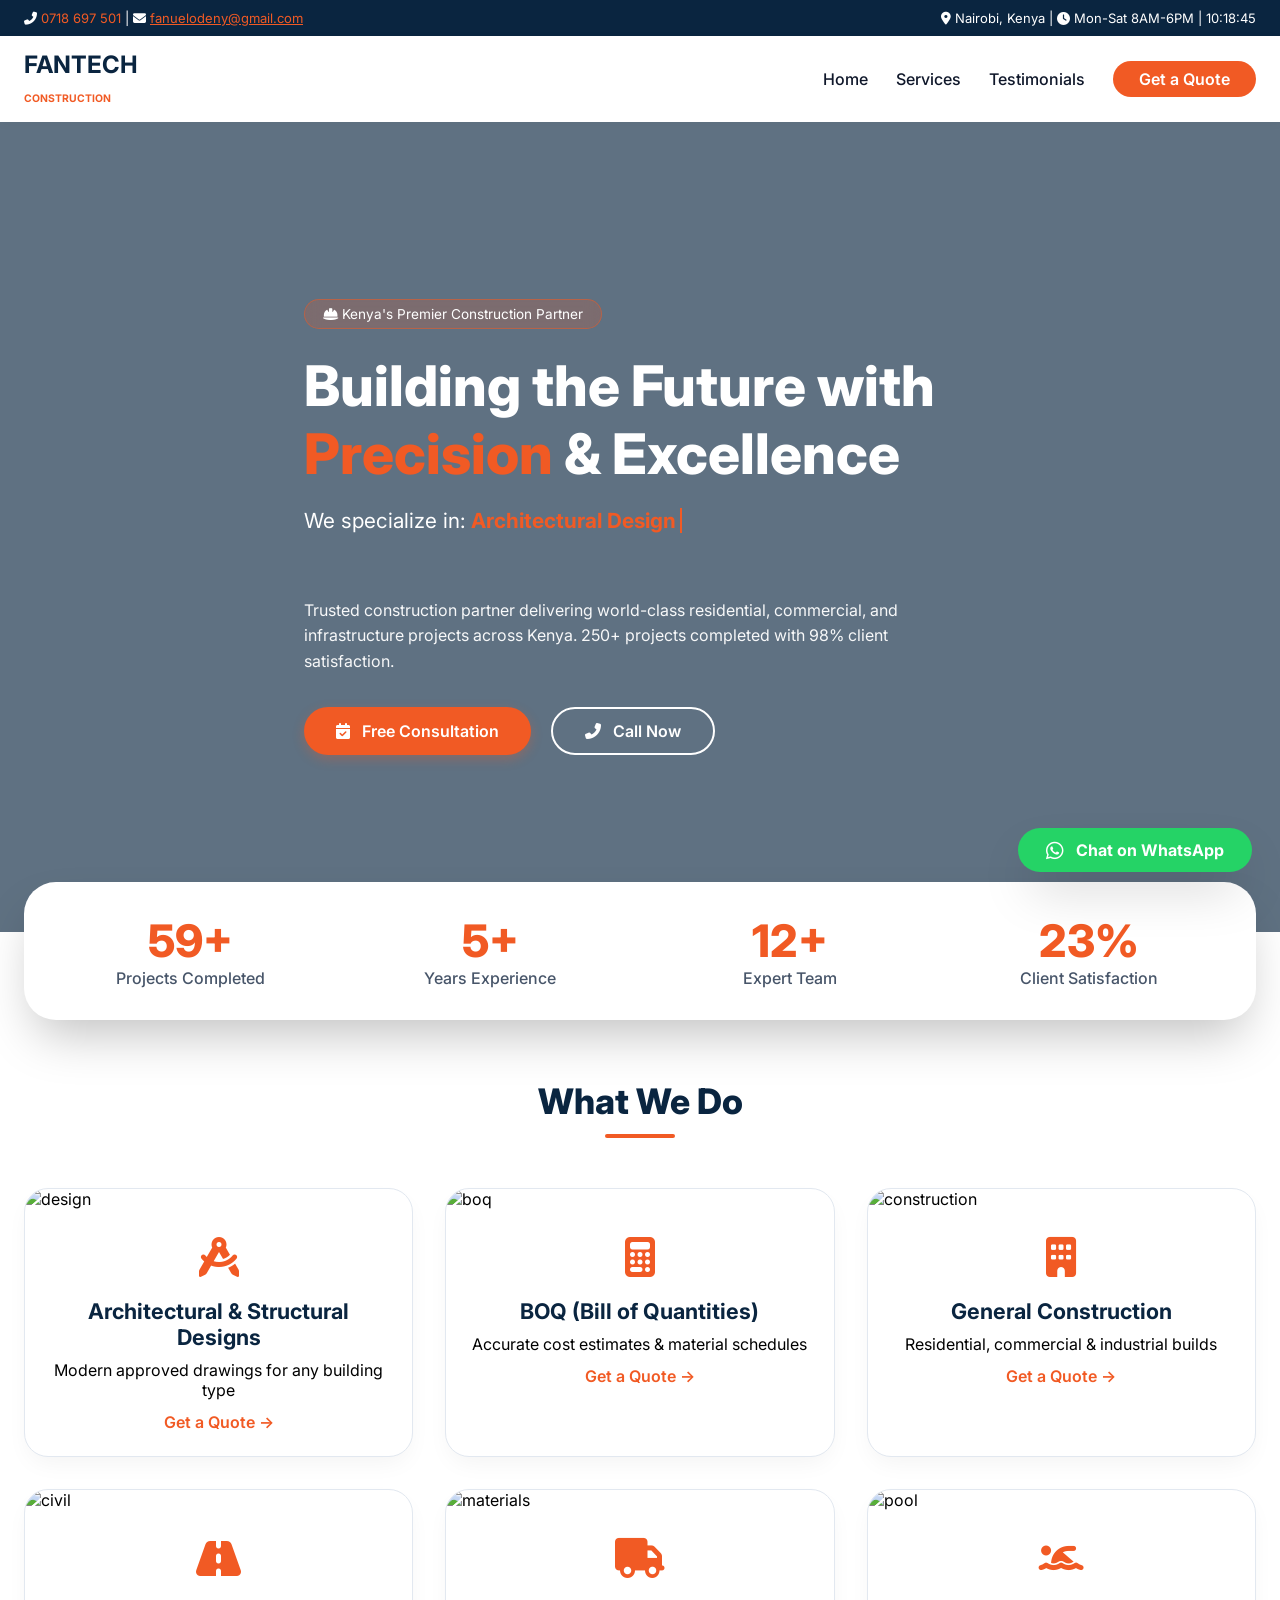
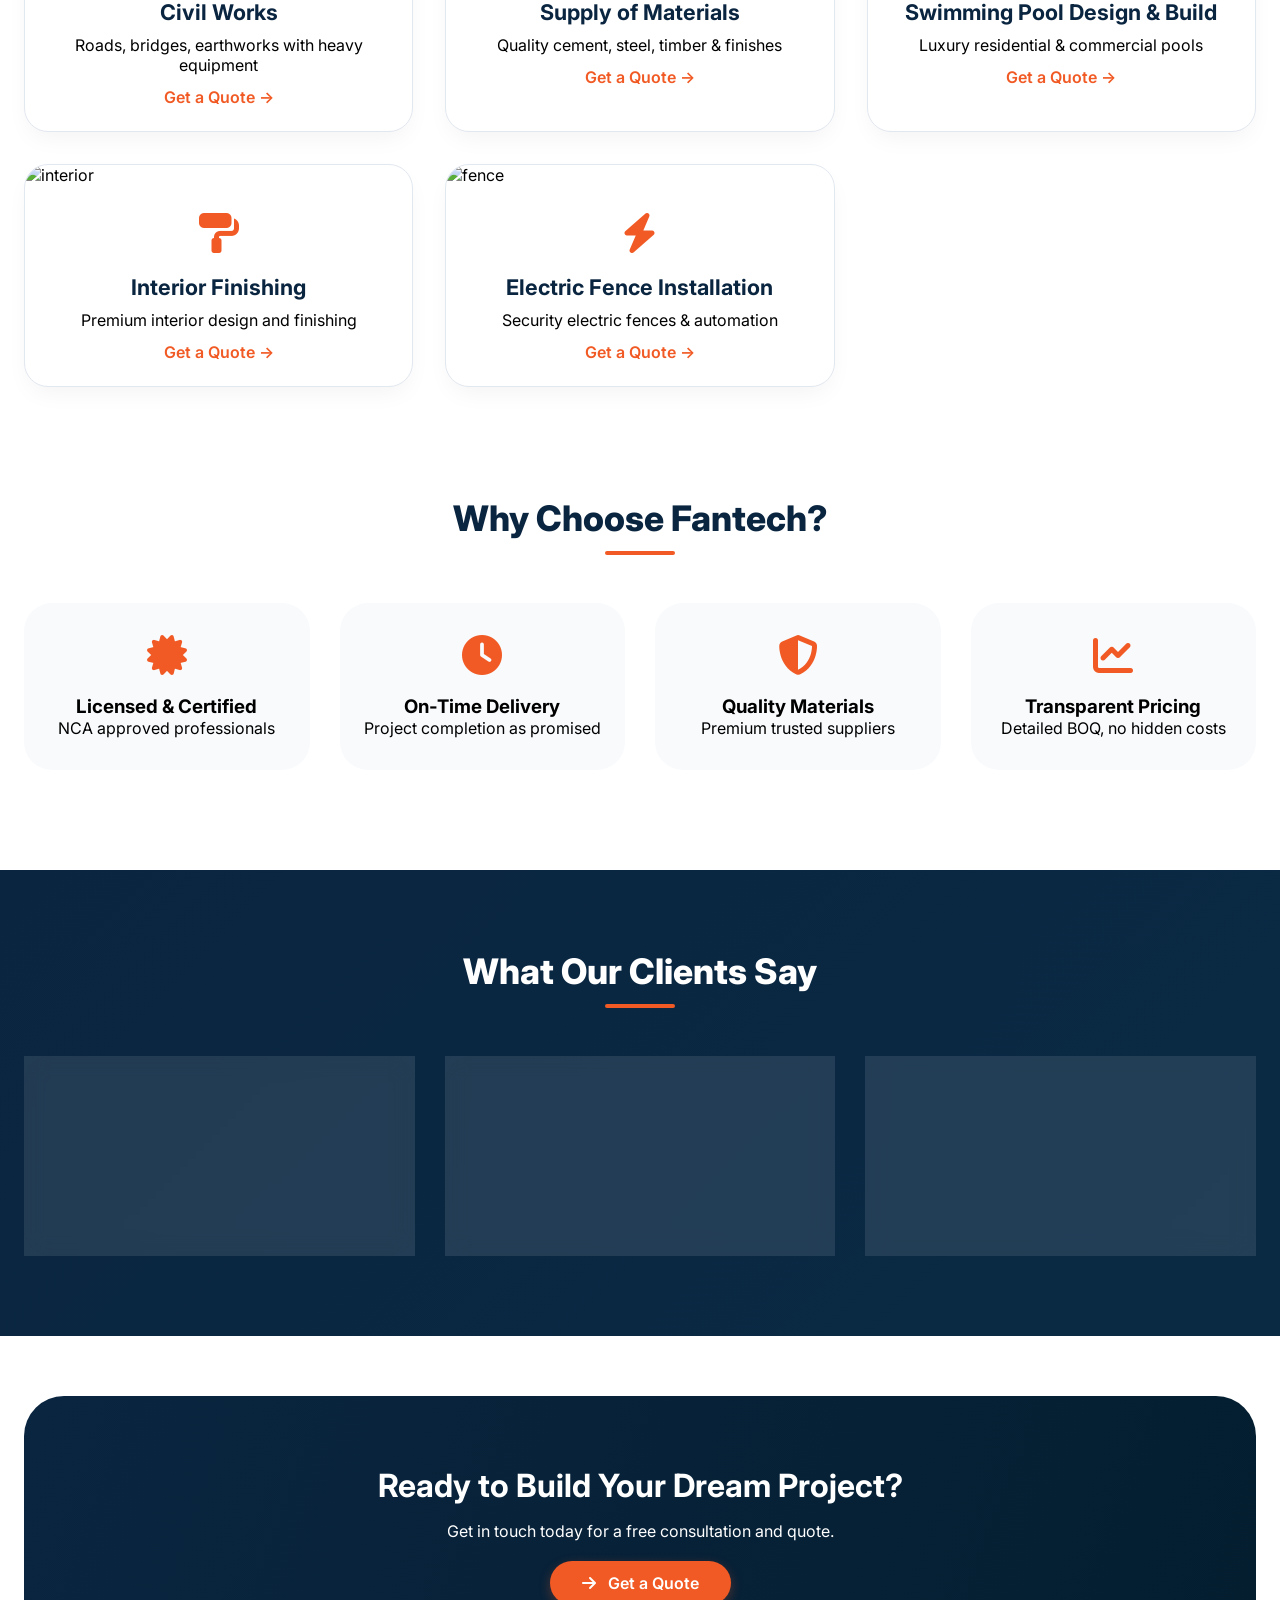
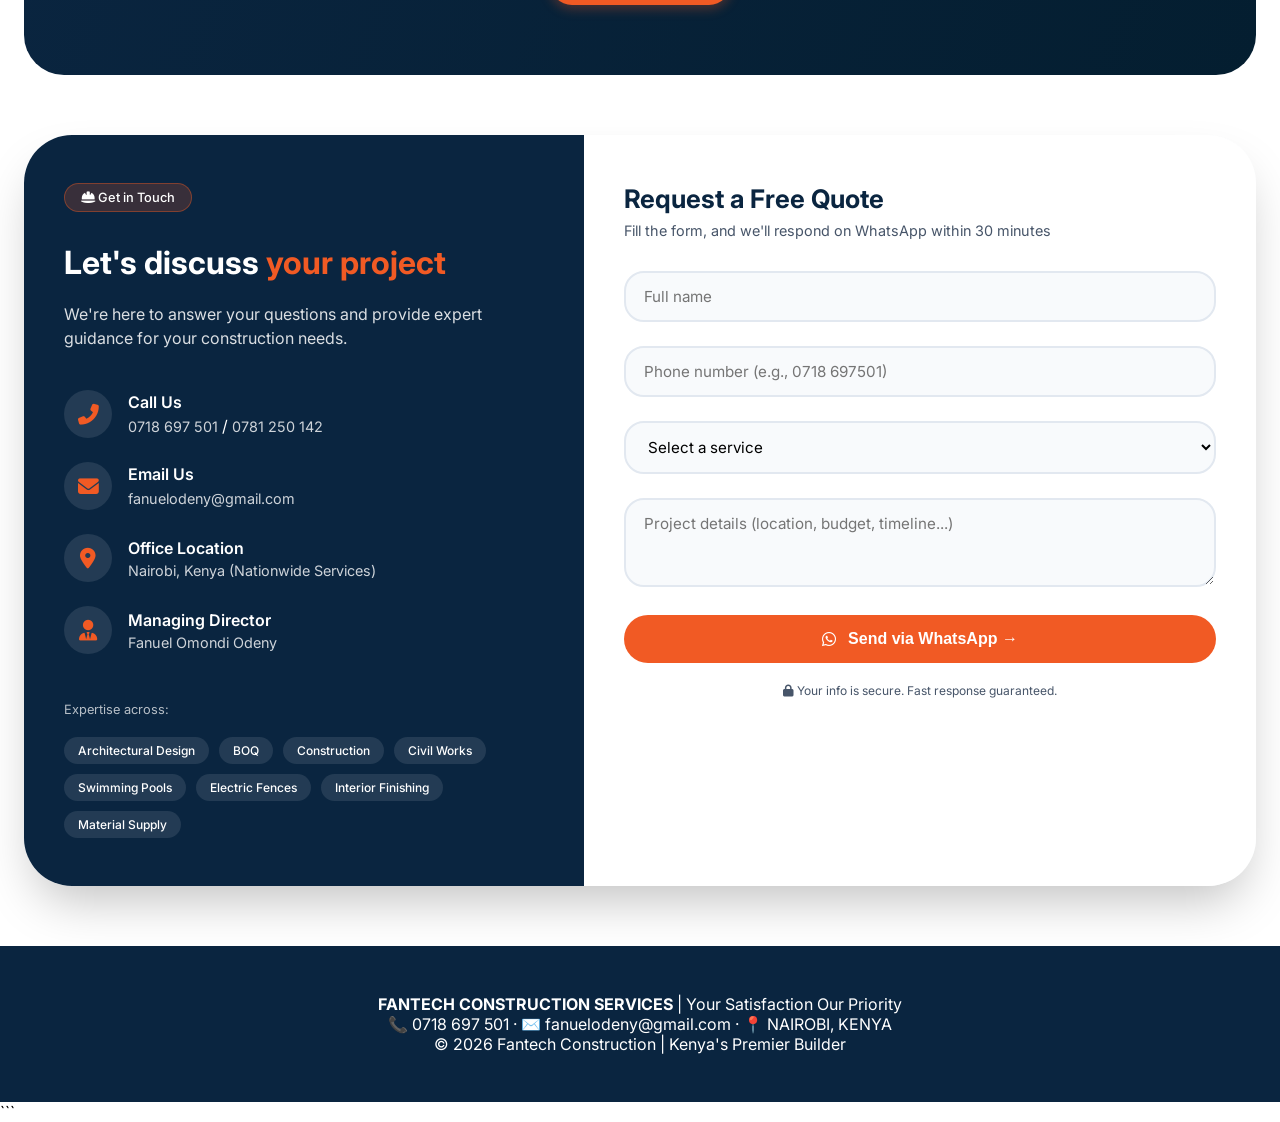
==== commit 07b670b7: "Update index.html" ====
--- a/index.html
+++ b/index.html
@@ -1,5 +1,4 @@
-Here is an optimized, modern HTML document for Fantech Construction. It features a fast-loading hero slideshow, removes the featured projects section, and completely redesigns the contact area for a cleaner, more organized layout.
-```html
+
 <!DOCTYPE html>
 <html lang="en">
 <head>
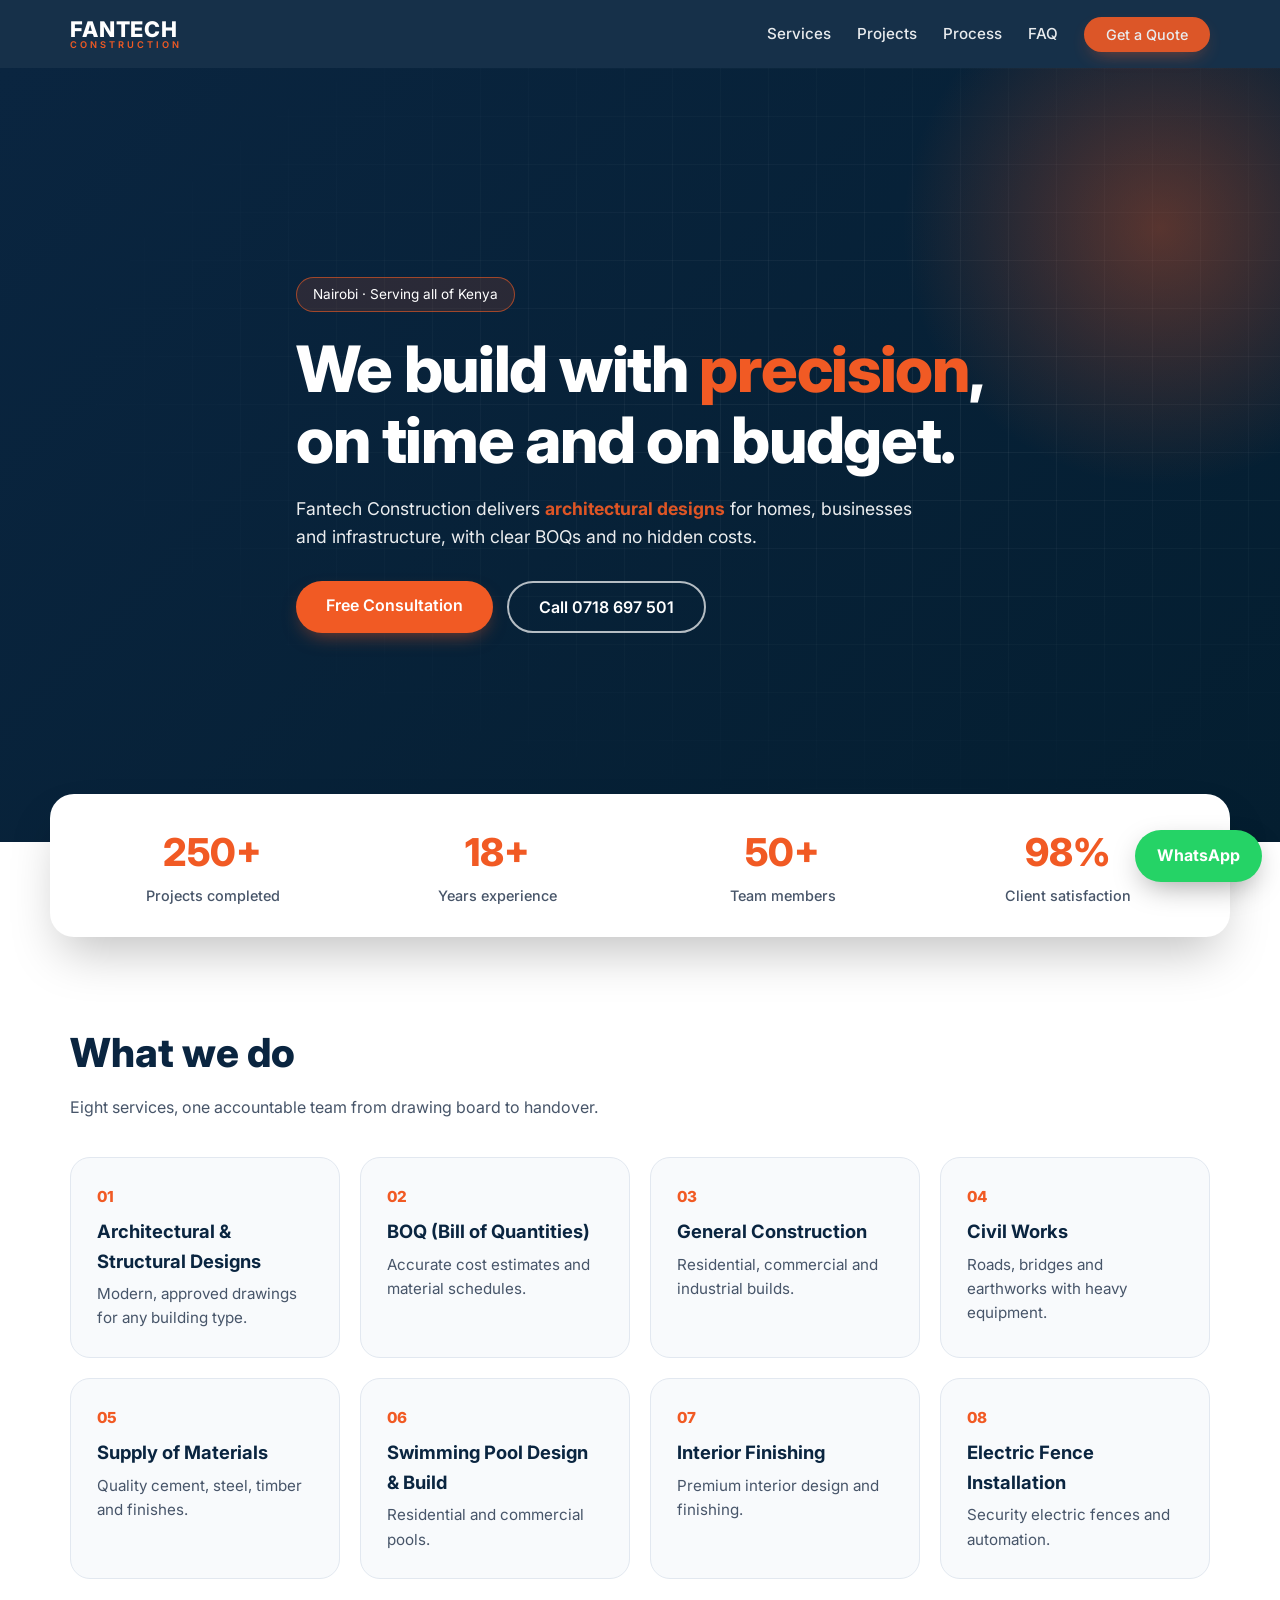
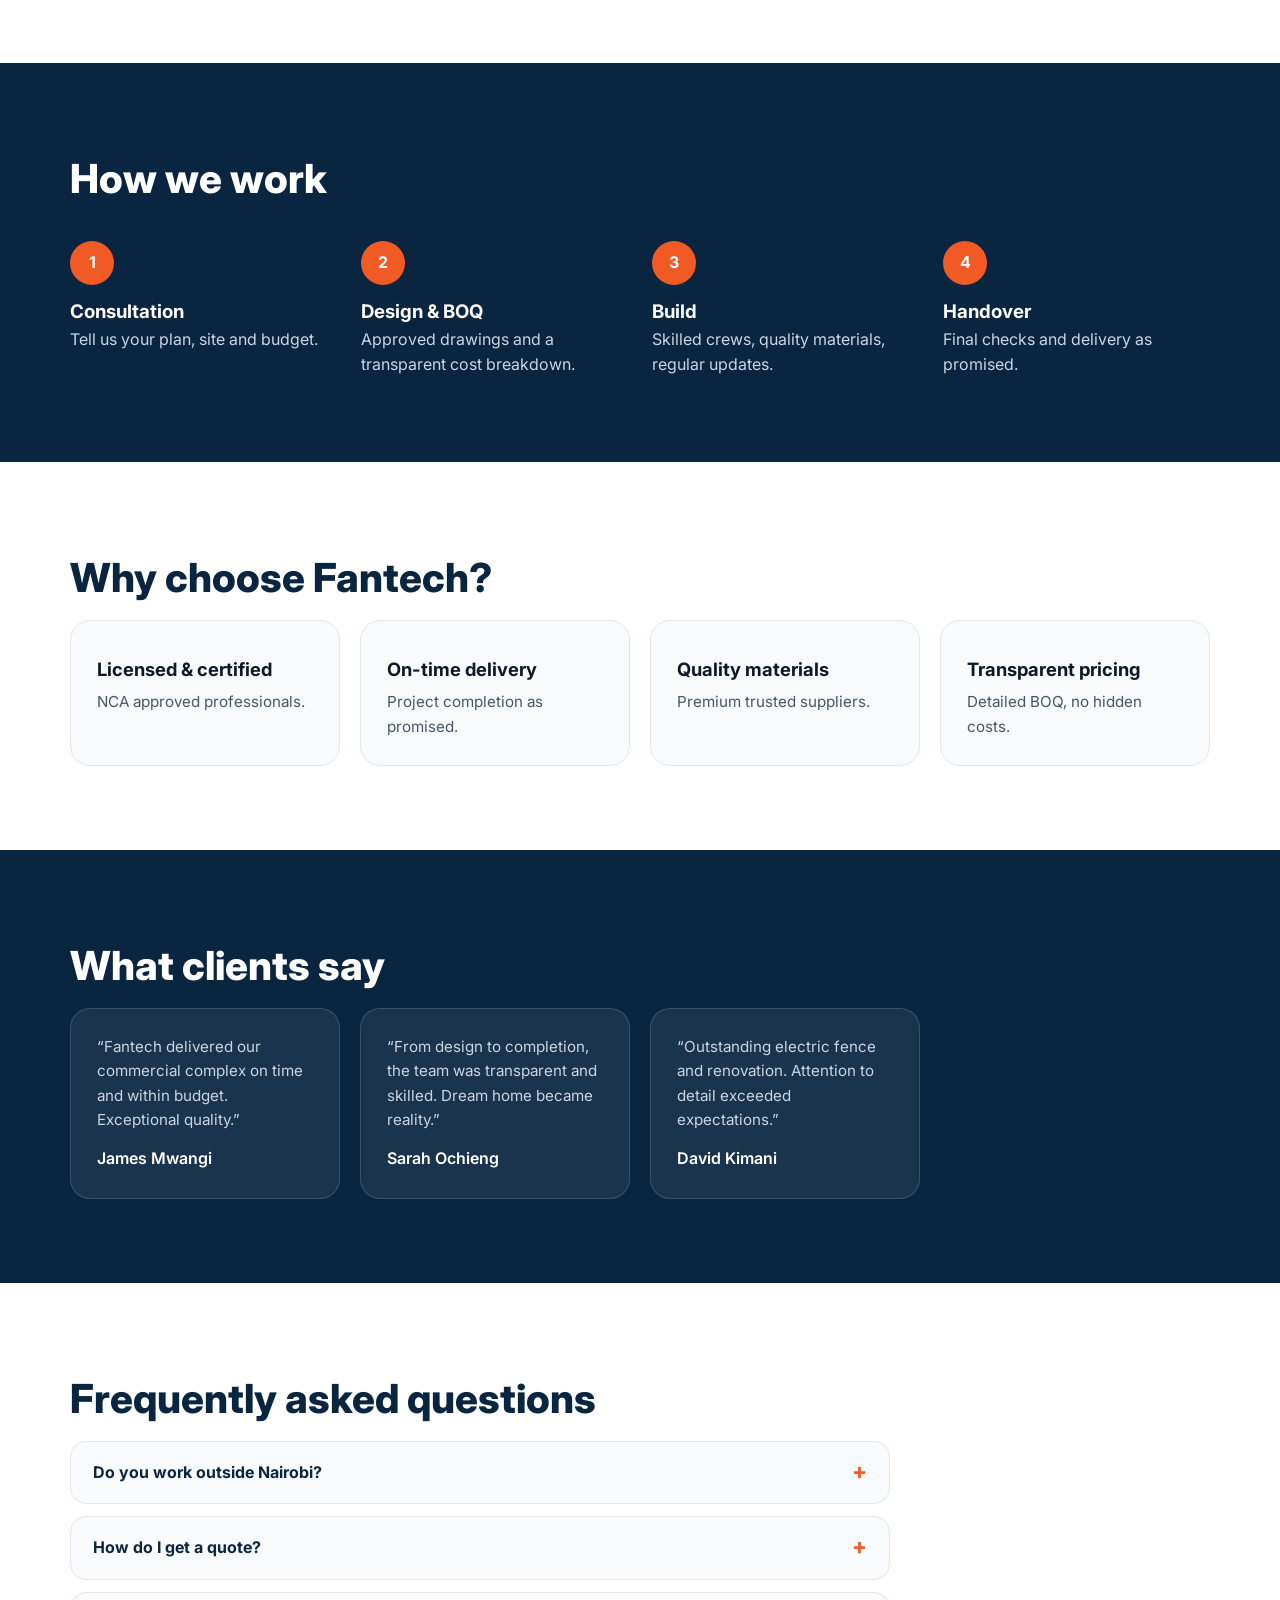
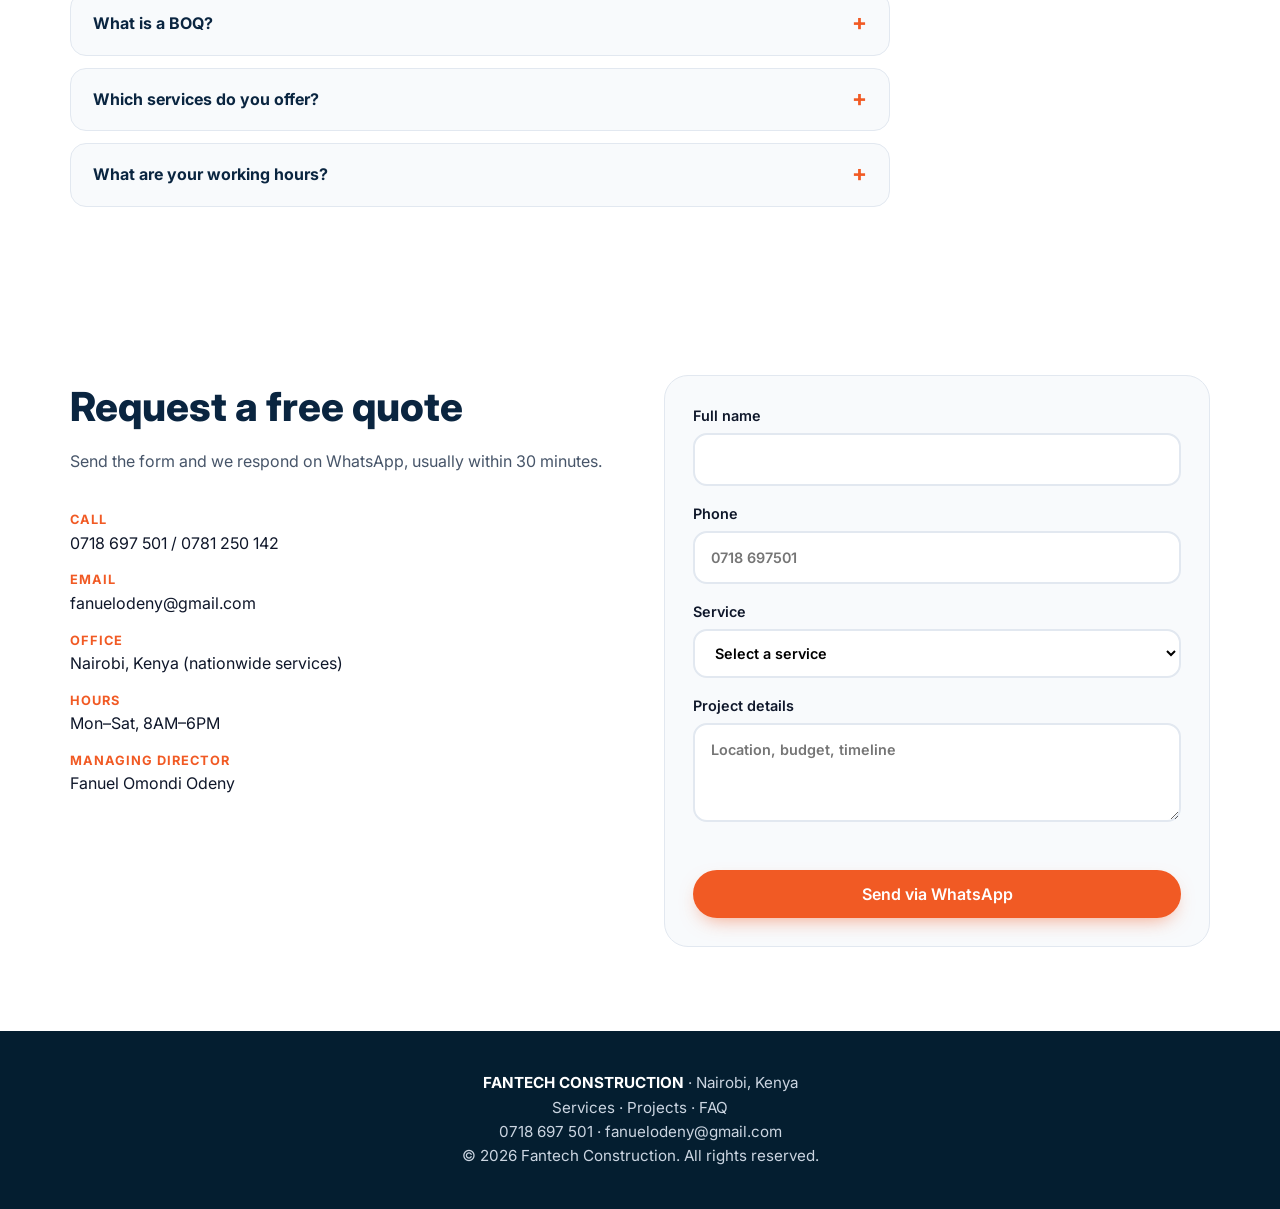
==== commit 8210b327: "Rebuild Fantech website with services, projects, FAQ and icons" ====
--- a/index.html
+++ b/index.html
@@ -1,738 +1,148 @@
-
-<!DOCTYPE html>
-<html lang="en">
-<head>
-    <meta charset="UTF-8">
-    <meta name="viewport" content="width=device-width, initial-scale=1.0, viewport-fit=cover">
-    <title>Fantech Construction | Kenya's #1 Premier Building & Civil Works Contractor</title>
-    <meta name="description" content="Fantech Construction – Nairobi, Kenya. Award-winning expert in architectural designs, BOQ, general construction, civil works, swimming pools, electric fences, interior finishing & material supply. Call 0718 697501">
-    <meta name="keywords" content="construction Kenya, building contractor Nairobi, swimming pool design, electric fence installation, BOQ, civil works Kenya, Fantech">
-    <meta name="author" content="Fanuel Omondi Odeny - Fantech Construction">
-    <meta name="robots" content="index, follow">
-    
-    <!-- Open Graph -->
-    <meta property="og:title" content="Fantech Construction | Kenya's Premier Builder">
-    <meta property="og:description" content="Award-winning construction services across Kenya. 250+ projects completed. Call 0718 697501">
-    <meta property="og:type" content="website">
-    
-    <!-- Geo Tags -->
-    <meta name="geo.region" content="KE">
-    <meta name="geo.placename" content="Nairobi">
-    
-    <link rel="canonical" href="https://fantech.vercel.app">
-    <link rel="preconnect" href="https://fonts.googleapis.com">
-    <link rel="preconnect" href="https://cdnjs.cloudflare.com">
-    <link href="https://fonts.googleapis.com/css2?family=Inter:opsz,wght@14..32,300;14..32,400;14..32,500;14..32,600;14..32,700;14..32,800&display=swap" rel="stylesheet">
-    <link rel="stylesheet" href="https://cdnjs.cloudflare.com/ajax/libs/font-awesome/6.5.1/css/all.min.css">
-    
-    <style>
-        * {
-            margin: 0;
-            padding: 0;
-            box-sizing: border-box;
-        }
-        body {
-            font-family: 'Inter', sans-serif;
-            background: #FFFFFF;
-            overflow-x: hidden;
-        }
-        :root {
-            --primary: #0A2540;
-            --primary-dark: #041e30;
-            --accent: #F15A24;
-            --accent-dark: #d44a18;
-            --gray-50: #F8FAFC;
-            --gray-100: #F1F5F9;
-            --gray-200: #E2E8F0;
-            --gray-600: #475569;
-            --gray-900: #0F172A;
-            --shadow-xl: 0 25px 50px -12px rgba(0,0,0,0.25);
-            --shadow-lg: 0 10px 30px -8px rgba(0,0,0,0.1);
-            --shadow-md: 0 4px 6px -2px rgba(0,0,0,0.05);
-        }
-        ::-webkit-scrollbar { width: 8px; }
-        ::-webkit-scrollbar-track { background: var(--gray-200); }
-        ::-webkit-scrollbar-thumb { background: var(--accent); border-radius: 20px; }
-
-        /* hide loader initially - instant load */
-        .loader {
-            position: fixed;
-            inset: 0;
-            background: var(--primary);
-            display: flex;
-            align-items: center;
-            justify-content: center;
-            z-index: 10000;
-            transition: opacity 0.3s;
-            pointer-events: none;
-            opacity: 0;
-        }
-        .progress-bar {
-            position: fixed;
-            top: 0;
-            left: 0;
-            height: 3px;
-            background: var(--accent);
-            width: 0%;
-            z-index: 10001;
-            transition: width 0.2s;
-        }
-        .container { max-width: 1280px; margin: 0 auto; padding: 0 24px; }
-        .section-title {
-            font-size: 2.2rem;
-            font-weight: 800;
-            text-align: center;
-            margin-bottom: 3rem;
-            color: var(--primary);
-        }
-        .section-title:after {
-            content: '';
-            display: block;
-            width: 70px;
-            height: 4px;
-            background: var(--accent);
-            margin: 12px auto 0;
-            border-radius: 4px;
-        }
-        /* animations */
-        [data-aos] { opacity: 0; transform: translateY(30px); transition: all 0.7s cubic-bezier(0.2, 0.9, 0.4, 1.1); }
-        [data-aos].aos-animate { opacity: 1; transform: translateY(0); }
-        .btn {
-            display: inline-flex;
-            align-items: center;
-            gap: 12px;
-            padding: 12px 32px;
-            border-radius: 40px;
-            font-weight: 600;
-            transition: all 0.3s;
-            text-decoration: none;
-            cursor: pointer;
-            border: none;
-        }
-        .btn-primary { background: var(--accent); color: white; box-shadow: 0 4px 12px rgba(241,90,36,0.3); }
-        .btn-primary:hover { background: var(--accent-dark); transform: translateY(-3px); }
-        .btn-outline-light { border: 2px solid white; background: transparent; color: white; }
-        .btn-outline-light:hover { background: white; color: var(--primary); transform: translateY(-3px); }
-        
-        /* Hero Slideshow - ultra fast, one by one */
-        .hero {
-            position: relative;
-            min-height: 90vh;
-            display: flex;
-            align-items: center;
-            overflow: hidden;
-        }
-        .slide {
-            position: absolute;
-            top: 0;
-            left: 0;
-            width: 100%;
-            height: 100%;
-            background-size: cover;
-            background-position: center center;
-            background-repeat: no-repeat;
-            opacity: 0;
-            transition: opacity 1s ease-in-out;
-            will-change: opacity;
-        }
-        .slide.active {
-            opacity: 1;
-            z-index: 1;
-        }
-        .slide::after {
-            content: '';
-            position: absolute;
-            inset: 0;
-            background: rgba(10,37,64,0.65);
-        }
-        /* optimized bg images - fast loading CDN */
-        .slide1 { background-image: url('https://i.ibb.co/mVFvZsb6/Bc-U6T.jpg'); }
-        .slide2 { background-image: url('https://i.ibb.co/mVwY6vK1/e-Cz6F.jpg'); }
-        .slide3 { background-image: url('https://i.ibb.co/vxV4Q4wh/o-MM97.jpg'); }
-        .slide4 { background-image: url('https://i.ibb.co/WvcRtG64/VCtat.jpg'); }
-        .slide5 { background-image: url('https://images.unsplash.com/photo-1541888946425-d81bb19240f5?w=1400&q=75'); }
-        
-        .hero-content {
-            position: relative;
-            z-index: 10;
-            color: white;
-            max-width: 720px;
-            padding: 0 24px;
-        }
-        .hero-badge {
-            display: inline-block;
-            background: rgba(241,90,36,0.2);
-            backdrop-filter: blur(8px);
-            padding: 6px 18px;
-            border-radius: 40px;
-            font-size: 0.85rem;
-            margin-bottom: 24px;
-            border: 1px solid rgba(241,90,36,0.5);
-        }
-        .hero h1 {
-            font-size: 3.5rem;
-            font-weight: 800;
-            line-height: 1.2;
-            margin-bottom: 20px;
-        }
-        .hero h1 span { color: var(--accent); }
-        .typing-text {
-            font-size: 1.3rem;
-            margin-bottom: 20px;
-            min-height: 70px;
-        }
-        .typed {
-            color: var(--accent);
-            font-weight: 700;
-            border-right: 2px solid var(--accent);
-            padding-right: 4px;
-            animation: blink 0.7s infinite;
-        }
-        @keyframes blink { 50% { border-color: transparent; } }
-        .hero-desc { font-size: 1rem; margin-bottom: 32px; line-height: 1.6; opacity: 0.95; }
-        .hero-buttons { display: flex; gap: 20px; flex-wrap: wrap; }
-        
-        .slide-indicators {
-            position: absolute;
-            bottom: 30px;
-            left: 50%;
-            transform: translateX(-50%);
-            display: flex;
-            gap: 12px;
-            z-index: 15;
-        }
-        .indicator {
-            width: 12px;
-            height: 12px;
-            border-radius: 50%;
-            background: rgba(255,255,255,0.5);
-            cursor: pointer;
-            transition: all 0.3s;
-        }
-        .indicator.active {
-            background: var(--accent);
-            width: 32px;
-            border-radius: 20px;
-        }
-        
-        /* stats */
-        .stats-section {
-            background: white;
-            margin-top: -50px;
-            position: relative;
-            z-index: 20;
-            padding: 32px 32px;
-            border-radius: 32px;
-            box-shadow: var(--shadow-xl);
-            margin-bottom: 60px;
-        }
-        .stats-grid {
-            display: flex;
-            justify-content: space-between;
-            flex-wrap: wrap;
-            gap: 30px;
-            text-align: center;
-        }
-        .stat-item { flex: 1; min-width: 140px; transition: transform 0.2s; }
-        .stat-item:hover { transform: translateY(-5px); }
-        .stat-number { font-size: 2.8rem; font-weight: 800; color: var(--accent); }
-        .stat-label { font-weight: 500; color: var(--gray-600); }
-        
-        /* services grid */
-        .services-grid {
-            display: grid;
-            grid-template-columns: repeat(auto-fill, minmax(300px, 1fr));
-            gap: 32px;
-            margin: 50px 0;
-        }
-        .service-card {
-            background: white;
-            border-radius: 24px;
-            overflow: hidden;
-            box-shadow: 0 10px 25px -5px rgba(0,0,0,0.05);
-            transition: all 0.35s ease;
-            border: 1px solid var(--gray-200);
-            cursor: pointer;
-        }
-        .service-card:hover {
-            transform: translateY(-10px);
-            box-shadow: var(--shadow-xl);
-        }
-        .service-img {
-            width: 100%;
-            height: 200px;
-            object-fit: cover;
-            transition: transform 0.5s;
-        }
-        .service-card:hover .service-img { transform: scale(1.05); }
-        .service-content { padding: 24px; text-align: center; }
-        .service-icon { font-size: 2.5rem; color: var(--accent); margin-bottom: 16px; }
-        .service-content h3 { font-size: 1.35rem; margin-bottom: 10px; color: var(--primary); }
-        .service-link {
-            display: inline-block;
-            color: var(--accent);
-            font-weight: 600;
-            margin-top: 12px;
-            text-decoration: none;
-        }
-        .service-link:hover { transform: translateX(5px); display: inline-block; }
-        
-        /* why choose */
-        .why-choose { padding: 60px 0 40px; }
-        .features-grid {
-            display: grid;
-            grid-template-columns: repeat(auto-fit, minmax(240px, 1fr));
-            gap: 30px;
-            margin-top: 30px;
-        }
-        .feature {
-            text-align: center;
-            padding: 32px 20px;
-            background: var(--gray-50);
-            border-radius: 28px;
-            transition: all 0.3s;
-        }
-        .feature:hover { transform: translateY(-6px); background: white; box-shadow: var(--shadow-lg); }
-        .feature i { font-size: 2.5rem; color: var(--accent); margin-bottom: 20px; }
-        
-        /* testimonials */
-        .testimonials-section {
-            background: linear-gradient(135deg, var(--primary) 0%, #0a2a44 100%);
-            padding: 80px 0;
-            margin: 60px 0;
-            color: white;
-        }
-        .testimonials-section .section-title { color: white; }
-        .testimonials-grid {
-            display: grid;
-            grid-template-columns: repeat(auto-fit, minmax(300px, 1fr));
-            gap: 30px;
-        }
-        .testimonial-card {
-            background: rgba(255,255,255,0.1);
-            backdrop-filter: blur(10px);
-            padding: 32px;
-            border-radius: 28px;
-            text-align: center;
-            transition: 0.3s;
-        }
-        .testimonial-card:hover { background: rgba(255,255,255,0.2); transform: translateY(-5px); }
-        .testimonial-card i { font-size: 2.5rem; color: var(--accent); margin-bottom: 16px; }
-        
-        /* CTA */
-        .ready-section {
-            background: linear-gradient(110deg, var(--primary) 0%, var(--primary-dark) 100%);
-            padding: 70px 40px;
-            text-align: center;
-            border-radius: 40px;
-            margin: 60px 0;
-            color: white;
-        }
-        .ready-section h2 { font-size: 2rem; margin-bottom: 16px; }
-        
-        /* ========== REDESIGNED CONTACT SECTION - MODERN & CLEAN ========== */
-        .contact-modern {
-            background: var(--gray-50);
-            border-radius: 48px;
-            margin: 60px 0;
-            overflow: hidden;
-            box-shadow: var(--shadow-xl);
-        }
-        .contact-grid {
-            display: grid;
-            grid-template-columns: 1fr 1.2fr;
-            gap: 0;
-        }
-        /* left side - info panel */
-        .contact-info-panel {
-            background: var(--primary);
-            padding: 48px 40px;
-            color: white;
-            display: flex;
-            flex-direction: column;
-            justify-content: space-between;
-        }
-        .contact-badge {
-            display: inline-block;
-            background: rgba(241,90,36,0.2);
-            padding: 6px 16px;
-            border-radius: 40px;
-            font-size: 0.8rem;
-            font-weight: 500;
-            width: fit-content;
-            margin-bottom: 32px;
-            border: 1px solid rgba(241,90,36,0.4);
-        }
-        .contact-info-panel h2 {
-            font-size: 2rem;
-            font-weight: 700;
-            margin-bottom: 20px;
-            line-height: 1.2;
-        }
-        .contact-info-panel h2 span { color: var(--accent); }
-        .contact-desc {
-            margin-bottom: 40px;
-            opacity: 0.85;
-            line-height: 1.5;
-        }
-        .info-list {
-            display: flex;
-            flex-direction: column;
-            gap: 24px;
-            margin-bottom: 48px;
-        }
-        .info-item {
-            display: flex;
-            align-items: center;
-            gap: 16px;
-        }
-        .info-icon {
-            width: 48px;
-            height: 48px;
-            background: rgba(255,255,255,0.1);
-            border-radius: 60px;
-            display: flex;
-            align-items: center;
-            justify-content: center;
-            font-size: 1.3rem;
-            color: var(--accent);
-        }
-        .info-text h4 {
-            font-weight: 600;
-            margin-bottom: 4px;
-        }
-        .info-text p, .info-text a {
-            color: rgba(255,255,255,0.8);
-            text-decoration: none;
-            font-size: 0.9rem;
-        }
-        .info-text a:hover { color: var(--accent); }
-        .service-pills {
-            display: flex;
-            flex-wrap: wrap;
-            gap: 10px;
-            margin-top: 20px;
-        }
-        .pill {
-            background: rgba(255,255,255,0.1);
-            padding: 6px 14px;
-            border-radius: 40px;
-            font-size: 0.75rem;
-            font-weight: 500;
-        }
-        /* right side - form */
-        .contact-form-panel {
-            background: white;
-            padding: 48px 40px;
-        }
-        .contact-form-panel h3 {
-            font-size: 1.6rem;
-            font-weight: 700;
-            color: var(--primary);
-            margin-bottom: 8px;
-        }
-        .form-subhead {
-            color: var(--gray-600);
-            margin-bottom: 32px;
-            font-size: 0.9rem;
-        }
-        .form-group {
-            margin-bottom: 24px;
-        }
-        .form-group input, .form-group select, .form-group textarea {
-            width: 100%;
-            padding: 14px 18px;
-            border: 2px solid var(--gray-200);
-            border-radius: 20px;
-            font-family: inherit;
-            transition: 0.2s;
-            font-size: 0.95rem;
-            background: var(--gray-50);
-        }
-        .form-group input:focus, .form-group select:focus, .form-group textarea:focus {
-            border-color: var(--accent);
-            outline: none;
-            background: white;
-            box-shadow: 0 0 0 3px rgba(241,90,36,0.1);
-        }
-        .error-message { color: #dc2626; font-size: 0.7rem; display: none; margin-top: 6px; margin-left: 12px; }
-        .error-message.show { display: block; }
-        .submit-btn {
-            background: var(--accent);
-            width: 100%;
-            padding: 15px;
-            border-radius: 50px;
-            font-weight: 700;
-            font-size: 1rem;
-            color: white;
-            border: none;
-            cursor: pointer;
-            transition: all 0.2s;
-            display: flex;
-            align-items: center;
-            justify-content: center;
-            gap: 12px;
-        }
-        .submit-btn:hover { background: var(--accent-dark); transform: translateY(-2px); }
-        .form-footer {
-            margin-top: 20px;
-            text-align: center;
-            font-size: 0.75rem;
-            color: var(--gray-600);
-        }
-        
-        @media (max-width: 900px) {
-            .contact-grid { grid-template-columns: 1fr; }
-            .contact-info-panel, .contact-form-panel { padding: 36px 28px; }
-            .hero h1 { font-size: 2rem; }
-            .section-title { font-size: 1.8rem; }
-        }
-        
-        .whatsapp-float {
-            position: fixed;
-            bottom: 28px;
-            right: 28px;
-            background: #25D366;
-            color: white;
-            border-radius: 60px;
-            padding: 12px 28px;
-            display: flex;
-            align-items: center;
-            gap: 12px;
-            text-decoration: none;
-            font-weight: bold;
-            z-index: 1000;
-            box-shadow: var(--shadow-xl);
-            transition: 0.2s;
-            animation: pulse 2s infinite;
-        }
-        @keyframes pulse { 0% { transform: scale(1); } 50% { transform: scale(1.05); } 100% { transform: scale(1); } }
-        .whatsapp-float:hover { transform: scale(1.07); background: #128C7E; }
-        
-        .back-to-top {
-            position: fixed;
-            bottom: 100px;
-            right: 28px;
-            width: 46px;
-            height: 46px;
-            background: var(--accent);
-            border-radius: 50%;
-            display: flex;
-            align-items: center;
-            justify-content: center;
-            text-decoration: none;
-            opacity: 0;
-            visibility: hidden;
-            transition: 0.2s;
-            z-index: 999;
-            color: white;
-        }
-        .back-to-top.show { opacity: 1; visibility: visible; }
-        footer {
-            background: var(--primary);
-            color: white;
-            text-align: center;
-            padding: 48px 20px;
-        }
-    </style>
-</head>
-<body>
-
-<div class="loader" id="loader"></div>
-<div class="progress-bar" id="progressBar"></div>
-
-<!-- top bar -->
-<div style="background: var(--primary); color: white; padding: 10px 0; font-size: 13px;">
-    <div class="container" style="display: flex; justify-content: space-between; flex-wrap: wrap; gap: 12px;">
-        <div><i class="fas fa-phone-alt"></i> <a href="tel:+254718697501" style="color:var(--accent); text-decoration:none;">0718 697 501</a> | <i class="fas fa-envelope"></i> <a href="mailto:fanuelodeny@gmail.com" style="color:var(--accent);">fanuelodeny@gmail.com</a></div>
-        <div><i class="fas fa-map-marker-alt"></i> Nairobi, Kenya | <i class="fas fa-clock"></i> Mon-Sat 8AM-6PM | <span id="liveTime"></span></div>
-    </div>
-</div>
-
-<!-- navbar -->
-<div style="position: sticky; top:0; background: rgba(255,255,255,0.96); backdrop-filter: blur(12px); z-index: 1000; box-shadow: 0 2px 10px rgba(0,0,0,0.03);">
-    <div class="container" style="display: flex; justify-content: space-between; align-items: center; padding: 14px 24px; flex-wrap: wrap;">
-        <div class="logo">
-            <h1 style="font-size:1.5rem; color:var(--primary);">FANTECH<br><span style="font-size:0.65rem; color:var(--accent);">CONSTRUCTION</span></h1>
-        </div>
-        <div style="display: flex; gap: 28px; align-items: center; flex-wrap: wrap;">
-            <a href="#home" style="text-decoration:none; font-weight:500; color:var(--gray-900);">Home</a>
-            <a href="#services" style="text-decoration:none; font-weight:500; color:var(--gray-900);">Services</a>
-            <a href="#testimonials" style="text-decoration:none; font-weight:500; color:var(--gray-900);">Testimonials</a>
-            <a href="#contact" style="background:var(--accent); color:white; padding:8px 26px; border-radius:40px; text-decoration:none; font-weight:600;">Get a Quote</a>
-        </div>
-    </div>
-</div>
-
-<!-- HERO SLIDESHOW - one by one -->
-<section class="hero" id="home">
-    <div class="slide slide1 active"></div>
-    <div class="slide slide2"></div>
-    <div class="slide slide3"></div>
-    <div class="slide slide4"></div>
-    <div class="slide slide5"></div>
-    <div class="container hero-content">
-        <div class="hero-badge"><i class="fas fa-hard-hat"></i> Kenya's Premier Construction Partner</div>
-        <h1>Building the Future with <span>Precision</span> & Excellence</h1>
-        <div class="typing-text">We specialize in: <span class="typed" id="typed-text"></span></div>
-        <p class="hero-desc">Trusted construction partner delivering world-class residential, commercial, and infrastructure projects across Kenya. 250+ projects completed with 98% client satisfaction.</p>
-        <div class="hero-buttons">
-            <a href="#contact" class="btn btn-primary"><i class="fas fa-calendar-check"></i> Free Consultation</a>
-            <a href="tel:+254718697501" class="btn btn-outline-light"><i class="fas fa-phone-alt"></i> Call Now</a>
-        </div>
-    </div>
-    <div class="slide-indicators">
-        <div class="indicator active" data-slide="0"></div>
-        <div class="indicator" data-slide="1"></div>
-        <div class="indicator" data-slide="2"></div>
-        <div class="indicator" data-slide="3"></div>
-        <div class="indicator" data-slide="4"></div>
-    </div>
-</section>
-
-<div class="container">
-    <div class="stats-section">
-        <div class="stats-grid">
-            <div class="stat-item"><div class="stat-number" data-target="250">0</div><div class="stat-label">Projects Completed</div></div>
-            <div class="stat-item"><div class="stat-number" data-target="18">0</div><div class="stat-label">Years Experience</div></div>
-            <div class="stat-item"><div class="stat-number" data-target="50">0</div><div class="stat-label">Expert Team</div></div>
-            <div class="stat-item"><div class="stat-number" data-target="98">0</div><div class="stat-label">Client Satisfaction</div></div>
-        </div>
-    </div>
-</div>
-
-<!-- SERVICES SECTION (Projects removed) -->
-<div class="container" id="services">
-    <h2 class="section-title" data-aos="fade-up">What We Do</h2>
-    <div class="services-grid">
-        <div class="service-card" data-aos="zoom-in"><img class="service-img" src="https://images.unsplash.com/photo-1504917595217-d4dc5ebe6122?w=600&q=70" alt="design" loading="lazy"><div class="service-content"><div class="service-icon"><i class="fas fa-drafting-compass"></i></div><h3>Architectural & Structural Designs</h3><p>Modern approved drawings for any building type</p><a href="#contact" class="service-link">Get a Quote →</a></div></div>
-        <div class="service-card" data-aos="zoom-in"><img class="service-img" src="https://images.pexels.com/photos/209251/pexels-photo-209251.jpeg?w=600&q=70" alt="boq" loading="lazy"><div class="service-content"><div class="service-icon"><i class="fas fa-calculator"></i></div><h3>BOQ (Bill of Quantities)</h3><p>Accurate cost estimates & material schedules</p><a href="#contact" class="service-link">Get a Quote →</a></div></div>
-        <div class="service-card" data-aos="zoom-in"><img class="service-img" src="https://images.unsplash.com/photo-1541888946425-d81bb19240f5?w=600&q=70" alt="construction" loading="lazy"><div class="service-content"><div class="service-icon"><i class="fas fa-building"></i></div><h3>General Construction</h3><p>Residential, commercial & industrial builds</p><a href="#contact" class="service-link">Get a Quote →</a></div></div>
-        <div class="service-card" data-aos="zoom-in"><img class="service-img" src="https://images.unsplash.com/photo-1621905251189-08b45d6a269e?w=600&q=70" alt="civil" loading="lazy"><div class="service-content"><div class="service-icon"><i class="fas fa-road"></i></div><h3>Civil Works</h3><p>Roads, bridges, earthworks with heavy equipment</p><a href="#contact" class="service-link">Get a Quote →</a></div></div>
-        <div class="service-card" data-aos="zoom-in"><img class="service-img" src="https://images.unsplash.com/photo-1589939705384-5185137a7f0f?w=600&q=70" alt="materials" loading="lazy"><div class="service-content"><div class="service-icon"><i class="fas fa-truck"></i></div><h3>Supply of Materials</h3><p>Quality cement, steel, timber & finishes</p><a href="#contact" class="service-link">Get a Quote →</a></div></div>
-        <div class="service-card" data-aos="zoom-in"><img class="service-img" src="https://images.unsplash.com/photo-1575429198097-0414ec08e8cd?w=600&q=70" alt="pool" loading="lazy"><div class="service-content"><div class="service-icon"><i class="fas fa-swimmer"></i></div><h3>Swimming Pool Design & Build</h3><p>Luxury residential & commercial pools</p><a href="#contact" class="service-link">Get a Quote →</a></div></div>
-        <div class="service-card" data-aos="zoom-in"><img class="service-img" src="https://images.unsplash.com/photo-1600607687939-ce8a6c25118c?w=600&q=70" alt="interior" loading="lazy"><div class="service-content"><div class="service-icon"><i class="fas fa-paint-roller"></i></div><h3>Interior Finishing</h3><p>Premium interior design and finishing</p><a href="#contact" class="service-link">Get a Quote →</a></div></div>
-        <div class="service-card" data-aos="zoom-in"><img class="service-img" src="https://images.unsplash.com/photo-1558002038-1055907df827?w=600&q=70" alt="fence" loading="lazy"><div class="service-content"><div class="service-icon"><i class="fas fa-bolt"></i></div><h3>Electric Fence Installation</h3><p>Security electric fences & automation</p><a href="#contact" class="service-link">Get a Quote →</a></div></div>
-    </div>
-</div>
-
-<!-- Why Choose Us -->
-<div class="container"><div class="why-choose"><h2 class="section-title" data-aos="fade-up">Why Choose Fantech?</h2><div class="features-grid"><div class="feature" data-aos="zoom-in"><i class="fas fa-certificate"></i><h3>Licensed & Certified</h3><p>NCA approved professionals</p></div><div class="feature" data-aos="zoom-in"><i class="fas fa-clock"></i><h3>On-Time Delivery</h3><p>Project completion as promised</p></div><div class="feature" data-aos="zoom-in"><i class="fas fa-shield-alt"></i><h3>Quality Materials</h3><p>Premium trusted suppliers</p></div><div class="feature" data-aos="zoom-in"><i class="fas fa-chart-line"></i><h3>Transparent Pricing</h3><p>Detailed BOQ, no hidden costs</p></div></div></div></div>
-
-<!-- Testimonials -->
-<div class="testimonials-section" id="testimonials"><div class="container"><h2 class="section-title" data-aos="fade-up">What Our Clients Say</h2><div class="testimonials-grid"><div class="testimonial-card"><i class="fas fa-quote-left"></i><p>"Fantech delivered our commercial complex on time and within budget. Exceptional quality."</p><h4>- James Mwangi</h4></div><div class="testimonial-card"><i class="fas fa-quote-left"></i><p>"From design to completion, the team was transparent and skilled. Dream home became reality."</p><h4>- Sarah Ochieng</h4></div><div class="testimonial-card"><i class="fas fa-quote-left"></i><p>"Outstanding electric fence and renovation. Attention to detail exceeded expectations."</p><h4>- David Kimani</h4></div></div></div></div>
-
-<!-- CTA -->
-<div class="container"><div class="ready-section" data-aos="zoom-in"><h2>Ready to Build Your Dream Project?</h2><p>Get in touch today for a free consultation and quote.</p><a href="#contact" class="btn btn-primary" style="background:var(--accent); margin-top:20px;"><i class="fas fa-arrow-right"></i> Get a Quote</a></div></div>
-
-<!-- REDESIGNED CONTACT SECTION - Modern & Clean -->
-<div class="container" id="contact">
-    <div class="contact-modern">
-        <div class="contact-grid">
-            <!-- left panel -->
-            <div class="contact-info-panel">
-                <div>
-                    <div class="contact-badge"><i class="fas fa-hard-hat"></i> Get in Touch</div>
-                    <h2>Let's discuss <span>your project</span></h2>
-                    <p class="contact-desc">We're here to answer your questions and provide expert guidance for your construction needs.</p>
-                    <div class="info-list">
-                        <div class="info-item">
-                            <div class="info-icon"><i class="fas fa-phone-alt"></i></div>
-                            <div class="info-text"><h4>Call Us</h4><a href="tel:+254718697501">0718 697 501</a> / <a href="tel:+254781250142">0781 250 142</a></div>
-                        </div>
-                        <div class="info-item">
-                            <div class="info-icon"><i class="fas fa-envelope"></i></div>
-                            <div class="info-text"><h4>Email Us</h4><a href="mailto:fanuelodeny@gmail.com">fanuelodeny@gmail.com</a></div>
-                        </div>
-                        <div class="info-item">
-                            <div class="info-icon"><i class="fas fa-map-marker-alt"></i></div>
-                            <div class="info-text"><h4>Office Location</h4><p>Nairobi, Kenya (Nationwide Services)</p></div>
-                        </div>
-                        <div class="info-item">
-                            <div class="info-icon"><i class="fas fa-user-tie"></i></div>
-                            <div class="info-text"><h4>Managing Director</h4><p>Fanuel Omondi Odeny</p></div>
-                        </div>
-                    </div>
-                </div>
-                <div>
-                    <div style="font-size:0.8rem; opacity:0.7;">Expertise across:</div>
-                    <div class="service-pills">
-                        <span class="pill">Architectural Design</span><span class="pill">BOQ</span><span class="pill">Construction</span>
-                        <span class="pill">Civil Works</span><span class="pill">Swimming Pools</span><span class="pill">Electric Fences</span>
-                        <span class="pill">Interior Finishing</span><span class="pill">Material Supply</span>
-                    </div>
-                </div>
-            </div>
-            <!-- right form -->
-            <div class="contact-form-panel">
-                <h3>Request a Free Quote</h3>
-                <p class="form-subhead">Fill the form, and we'll respond on WhatsApp within 30 minutes</p>
-                <form id="whatsappForm">
-                    <div class="form-group"><input type="text" id="fullName" placeholder="Full name" required></div>
-                    <div class="error-message" id="nameError">Please enter your full name</div>
-                    <div class="form-group"><input type="tel" id="phoneNumber" placeholder="Phone number (e.g., 0718 697501)" required></div>
-                    <div class="error-message" id="phoneError">Valid Kenyan phone number required</div>
-                    <div class="form-group">
-                        <select id="serviceType" required>
-                            <option value="">Select a service</option>
-                            <option>Architectural & Structural Designs</option><option>BOQ (Bill of Quantities)</option>
-                            <option>General Construction</option><option>Civil Works</option><option>Supply of Materials</option>
-                            <option>Swimming Pool Design & Build</option><option>Interior Finishing</option><option>Electric Fence Installation</option>
-                        </select>
-                    </div>
-                    <div class="error-message" id="serviceError">Please select a service</div>
-                    <div class="form-group"><textarea rows="3" id="projectDetails" placeholder="Project details (location, budget, timeline...)"></textarea></div>
-                    <button type="submit" class="submit-btn" id="submitBtn"><i class="fab fa-whatsapp"></i> Send via WhatsApp →</button>
-                    <div class="form-footer"><i class="fas fa-lock"></i> Your info is secure. Fast response guaranteed.</div>
-                </form>
-            </div>
-        </div>
-    </div>
-</div>
-
-<a href="#" class="back-to-top" id="backToTop"><i class="fas fa-arrow-up"></i></a>
-<a href="https://wa.me/254718697501?text=Hello%20Fantech%2C%20I%20need%20a%20quote%20for%20construction%20services." class="whatsapp-float" target="_blank"><i class="fab fa-whatsapp fa-lg"></i> Chat on WhatsApp</a>
-
-<footer><div class="container"><p><strong>FANTECH CONSTRUCTION SERVICES</strong> | Your Satisfaction Our Priority</p><p>📞 0718 697 501 · ✉️ fanuelodeny@gmail.com · 📍 NAIROBI, KENYA</p><p>© 2026 Fantech Construction | Kenya's Premier Builder</p></div></footer>
-
-<script>
-    // Immediate load - no delay
-    document.getElementById('loader')?.remove();
-    // progress bar
-    window.addEventListener('scroll', () => { const winScroll = document.documentElement.scrollTop; const height = document.documentElement.scrollHeight - window.innerHeight; const scrolled = (winScroll / height) * 100; if(document.getElementById('progressBar')) document.getElementById('progressBar').style.width = scrolled + '%'; });
-    function updateTime() { const now = new Date().toLocaleTimeString('en-KE', { timeZone: 'Africa/Nairobi', hour:'2-digit', minute:'2-digit', second:'2-digit' }); if(document.getElementById('liveTime')) document.getElementById('liveTime').innerText = now; }
-    updateTime(); setInterval(updateTime,1000);
-    // typing
-    const words = ["Architectural Designs", "BOQ & Costing", "General Construction", "Civil Works", "Swimming Pools", "Electric Fences"];
-    let idx=0, isDel=false, cur=""; const typedSpan=document.getElementById("typed-text");
-    function typeEffect(){ if(!typedSpan) return; if(isDel) cur=words[idx].substring(0,cur.length-1); else cur=words[idx].substring(0,cur.length+1); typedSpan.textContent=cur; if(!isDel && cur===words[idx]){ isDel=true; setTimeout(typeEffect,2000); } else if(isDel && cur===""){ isDel=false; idx=(idx+1)%words.length; setTimeout(typeEffect,400); } else setTimeout(typeEffect,isDel?70:120); } typeEffect();
-    // counter
-    const counters=document.querySelectorAll('.stat-number'); const obs=new IntersectionObserver((e)=>{ e.forEach(entry=>{ if(entry.isIntersecting){ counters.forEach(c=>{ const t=+c.dataset.target; let count=0; const upd=()=>{ count+=t/150; if(count<t){ c.innerText=Math.ceil(count)+(t===98?'%':'+'); requestAnimationFrame(upd); } else c.innerText=t+(t===98?'%':'+'); }; upd(); }); obs.unobserve(entry.target); } }); },{threshold:0.5}); document.querySelectorAll('.stats-section').forEach(s=>obs.observe(s));
-    // slideshow one by one
-    let activeSlide=0, slideInterval; const slides=document.querySelectorAll('.slide'), indicators=document.querySelectorAll('.indicator'); const totalSlides=slides.length;
-    function showSlide(i){ slides.forEach((s,idx)=>s.classList.toggle('active',idx===i)); indicators.forEach((ind,idx)=>ind.classList.toggle('active',idx===i)); activeSlide=i; }
-    function nextSlide(){ showSlide((activeSlide+1)%totalSlides); }
-    function startSlide(){ if(slideInterval) clearInterval(slideInterval); slideInterval=setInterval(nextSlide,5000); }
-    indicators.forEach((ind,i)=>{ ind.addEventListener('click',()=>{ showSlide(i); clearInterval(slideInterval); startSlide(); }); }); startSlide();
-    // AOS
-    const aos=document.querySelectorAll('[data-aos]'); const ao=new IntersectionObserver((e)=>{ e.forEach(entry=>{ if(entry.isIntersecting){ entry.target.classList.add('aos-animate'); ao.unobserve(entry.target); } }); },{threshold:0.1}); aos.forEach(el=>ao.observe(el));
-    // back to top
-    const back=document.getElementById('backToTop'); window.addEventListener('scroll',()=>{ if(window.scrollY>400) back.classList.add('show'); else back.classList.remove('show'); }); back.addEventListener('click',(e)=>{ e.preventDefault(); window.scrollTo({top:0,behavior:'smooth'}); });
-    // service card to form
-    document.querySelectorAll('.service-link').forEach(link=>{ link.addEventListener('click',(e)=>{ e.preventDefault(); const svc=link.closest('.service-card')?.querySelector('h3')?.innerText||''; const sel=document.getElementById('serviceType'); if(sel && svc){ for(let opt of sel.options) if(opt.value===svc) opt.selected=true; } document.getElementById('contact').scrollIntoView({behavior:'smooth'}); }); });
-    // form whatsapp
-    function validateKenyanPhone(p){ const clean=p.replace(/\s/g,''); return /^(07|01)\d{8}$|^2547\d{8}$|^\+2547\d{8}$/.test(clean); }
-    document.getElementById('whatsappForm').addEventListener('submit',function(e){ e.preventDefault(); let valid=true; const name=document.getElementById('fullName').value.trim(); const phone=document.getElementById('phoneNumber').value.trim(); const service=document.getElementById('serviceType').value;
-        if(name.length<2){ document.getElementById('nameError').classList.add('show'); valid=false; } else document.getElementById('nameError').classList.remove('show');
-        if(!validateKenyanPhone(phone)){ document.getElementById('phoneError').classList.add('show'); valid=false; } else document.getElementById('phoneError').classList.remove('show');
-        if(!service){ document.getElementById('serviceError').classList.add('show'); valid=false; } else document.getElementById('serviceError').classList.remove('show');
-        if(!valid) return;
-        const msg=`🏗️ *NEW CONSTRUCTION QUOTE* 🏗️\n*Client:* ${name}\n*Phone:* ${phone}\n*Service:* ${service}\n*Details:* ${document.getElementById('projectDetails').value||'Not specified'}\nSubmitted via Fantech website.`;
-        window.open(`https://wa.me/254718697501?text=${encodeURIComponent(msg)}`,'_blank');
-        const toast=document.createElement('div'); toast.innerText='✓ Opening WhatsApp...'; toast.style.position='fixed'; toast.style.bottom='80px'; toast.style.left='50%'; toast.style.transform='translateX(-50%)'; toast.style.background='#10B981'; toast.style.color='white'; toast.style.padding='10px 24px'; toast.style.borderRadius='40px'; toast.style.zIndex='9999'; document.body.appendChild(toast); setTimeout(()=>toast.remove(),2500);
-        this.reset();
-    });
-</script>
-</body>
-</html>
-```
+<!DOCTYPE html>
+<html lang="en-KE">
+<head>
+<meta charset="UTF-8">
+<meta name="viewport" content="width=device-width, initial-scale=1, viewport-fit=cover">
+<title>Fantech Construction | Building Contractor in Nairobi, Kenya</title>
+<meta name="description" content="Fantech Construction, Nairobi. Architectural designs, BOQ, general construction, civil works, swimming pools, electric fences, interior finishing and material supply. Call 0718 697 501.">
+<meta name="google-site-verification" content="FOBs-Wcr8WD2ebBp4HINy86VuV31xeJ58ZVja39VT2w">
+<meta name="theme-color" content="#0A2540">
+<link rel="canonical" href="https://www.fantechconstructions.co.ke/">
+<link rel="icon" href="/assets/favicon.svg" type="image/svg+xml">
+<link rel="icon" href="/favicon.ico" sizes="48x48">
+<link rel="apple-touch-icon" href="/assets/apple-touch-icon.png">
+<link rel="manifest" href="/site.webmanifest">
+<meta property="og:type" content="website">
+<meta property="og:site_name" content="Fantech Construction">
+<meta property="og:locale" content="en_KE">
+<meta property="og:url" content="https://www.fantechconstructions.co.ke/">
+<meta property="og:title" content="Fantech Construction | Building Contractor in Nairobi, Kenya">
+<meta property="og:description" content="Design, BOQ, construction, civil works, pools and electric fences across Kenya.">
+<meta property="og:image" content="https://www.fantechconstructions.co.ke/assets/og-image.png">
+<meta name="twitter:card" content="summary_large_image">
+<link rel="preconnect" href="https://fonts.googleapis.com">
+<link rel="preconnect" href="https://fonts.gstatic.com" crossorigin>
+<link href="https://fonts.googleapis.com/css2?family=Inter:wght@400;500;600;700;800&display=swap" rel="stylesheet">
+<link rel="stylesheet" href="/assets/styles.css">
+<script type="application/ld+json">
+{"@context":"https://schema.org","@type":"GeneralContractor","name":"Fantech Construction","url":"https://www.fantechconstructions.co.ke/","telephone":"+254718697501","email":"fanuelodeny@gmail.com","description":"Architectural designs, BOQ, general construction, civil works, swimming pools, electric fences, interior finishing and material supply in Nairobi and across Kenya.","areaServed":{"@type":"Country","name":"Kenya"},"address":{"@type":"PostalAddress","addressLocality":"Nairobi","addressCountry":"KE"},"openingHoursSpecification":{"@type":"OpeningHoursSpecification","dayOfWeek":["Monday","Tuesday","Wednesday","Thursday","Friday","Saturday"],"opens":"08:00","closes":"18:00"}}
+</script>
+<script type="application/ld+json">{"@context":"https://schema.org","@type":"FAQPage","mainEntity":[{"@type":"Question","name":"Do you work outside Nairobi?","acceptedAnswer":{"@type":"Answer","text":"Yes. Our office is in Nairobi and we serve clients across Kenya."}},{"@type":"Question","name":"How do I get a quote?","acceptedAnswer":{"@type":"Answer","text":"Fill in the quote form on this page or call 0718 697 501. We reply on WhatsApp, usually within 30 minutes."}},{"@type":"Question","name":"What is a BOQ?","acceptedAnswer":{"@type":"Answer","text":"A Bill of Quantities lists the materials, quantities and estimated costs for a project, so you can budget properly and compare quotes."}},{"@type":"Question","name":"Which services do you offer?","acceptedAnswer":{"@type":"Answer","text":"Architectural and structural designs, BOQ, general construction, civil works, supply of materials, swimming pools, interior finishing and electric fence installation."}},{"@type":"Question","name":"What are your working hours?","acceptedAnswer":{"@type":"Answer","text":"Monday to Saturday, 8AM to 6PM."}}]}</script>
+</head>
+<body>
+<a class="skip" href="#main">Skip to content</a>
+<header class="nav" id="nav">
+  <div class="wrap nav-in">
+    <a class="logo" href="#top" aria-label="Fantech Construction home"><span>FANTECH</span><small>CONSTRUCTION</small></a>
+    <button class="burger" id="burger" aria-label="Open menu" aria-expanded="false"><i></i><i></i><i></i></button>
+    <nav class="links" id="links"><a href="/services">Services</a><a href="/projects">Projects</a><a href="#process">Process</a><a href="#faq">FAQ</a><a class="btn sm" href="#contact">Get a Quote</a></nav>
+  </div>
+</header>
+
+<main id="main">
+<section class="hero" id="top">
+  <div class="grid-bg"></div>
+  <div class="wrap hero-in">
+    <p class="pill">Nairobi &middot; Serving all of Kenya</p>
+    <h1>We build with <em>precision</em>,<br>on time and on budget.</h1>
+    <p class="lead">Fantech Construction delivers <b id="word">architectural designs</b> for homes, businesses and infrastructure, with clear BOQs and no hidden costs.</p>
+    <div class="cta">
+      <a class="btn" href="#contact">Free Consultation</a>
+      <a class="btn ghost" href="tel:+254718697501">Call 0718 697 501</a>
+    </div>
+  </div>
+</section>
+
+<section class="wrap stats" aria-label="Fantech in numbers">
+  <div><b data-n="250" data-s="+">0</b><span>Projects completed</span></div>
+  <div><b data-n="18" data-s="+">0</b><span>Years experience</span></div>
+  <div><b data-n="50" data-s="+">0</b><span>Team members</span></div>
+  <div><b data-n="98" data-s="%">0</b><span>Client satisfaction</span></div>
+</section>
+
+<section class="wrap sec" id="services">
+  <h2>What we do</h2>
+  <p class="sub">Eight services, one accountable team from drawing board to handover.</p>
+  <div class="cards">
+    <a class="card" href="#contact" data-svc="Architectural &amp; Structural Designs"><i>01</i><h3>Architectural &amp; Structural Designs</h3><p>Modern, approved drawings for any building type.</p></a>
+    <a class="card" href="#contact" data-svc="BOQ (Bill of Quantities)"><i>02</i><h3>BOQ (Bill of Quantities)</h3><p>Accurate cost estimates and material schedules.</p></a>
+    <a class="card" href="#contact" data-svc="General Construction"><i>03</i><h3>General Construction</h3><p>Residential, commercial and industrial builds.</p></a>
+    <a class="card" href="#contact" data-svc="Civil Works"><i>04</i><h3>Civil Works</h3><p>Roads, bridges and earthworks with heavy equipment.</p></a>
+    <a class="card" href="#contact" data-svc="Supply of Materials"><i>05</i><h3>Supply of Materials</h3><p>Quality cement, steel, timber and finishes.</p></a>
+    <a class="card" href="#contact" data-svc="Swimming Pool Design &amp; Build"><i>06</i><h3>Swimming Pool Design &amp; Build</h3><p>Residential and commercial pools.</p></a>
+    <a class="card" href="#contact" data-svc="Interior Finishing"><i>07</i><h3>Interior Finishing</h3><p>Premium interior design and finishing.</p></a>
+    <a class="card" href="#contact" data-svc="Electric Fence Installation"><i>08</i><h3>Electric Fence Installation</h3><p>Security electric fences and automation.</p></a>
+  </div>
+</section>
+
+<section class="dark" id="process">
+  <div class="wrap sec">
+    <h2>How we work</h2>
+    <ol class="steps">
+      <li><b>1</b><h3>Consultation</h3><p>Tell us your plan, site and budget.</p></li>
+      <li><b>2</b><h3>Design &amp; BOQ</h3><p>Approved drawings and a transparent cost breakdown.</p></li>
+      <li><b>3</b><h3>Build</h3><p>Skilled crews, quality materials, regular updates.</p></li>
+      <li><b>4</b><h3>Handover</h3><p>Final checks and delivery as promised.</p></li>
+    </ol>
+  </div>
+</section>
+
+<section class="wrap sec" id="why">
+  <h2>Why choose Fantech?</h2>
+  <div class="cards four">
+    <div class="card"><h3>Licensed &amp; certified</h3><p>NCA approved professionals.</p></div>
+    <div class="card"><h3>On-time delivery</h3><p>Project completion as promised.</p></div>
+    <div class="card"><h3>Quality materials</h3><p>Premium trusted suppliers.</p></div>
+    <div class="card"><h3>Transparent pricing</h3><p>Detailed BOQ, no hidden costs.</p></div>
+  </div>
+</section>
+
+<section class="dark" id="reviews">
+  <div class="wrap sec">
+    <h2>What clients say</h2>
+    <div class="cards three">
+      <blockquote class="card q"><p>&ldquo;Fantech delivered our commercial complex on time and within budget. Exceptional quality.&rdquo;</p><cite>James Mwangi</cite></blockquote>
+      <blockquote class="card q"><p>&ldquo;From design to completion, the team was transparent and skilled. Dream home became reality.&rdquo;</p><cite>Sarah Ochieng</cite></blockquote>
+      <blockquote class="card q"><p>&ldquo;Outstanding electric fence and renovation. Attention to detail exceeded expectations.&rdquo;</p><cite>David Kimani</cite></blockquote>
+    </div>
+  </div>
+</section>
+
+<section class="wrap sec" id="faq"><h2>Frequently asked questions</h2><div class="faq"><details><summary>Do you work outside Nairobi?</summary><p>Yes. Our office is in Nairobi and we serve clients across Kenya.</p></details><details><summary>How do I get a quote?</summary><p>Fill in the quote form on this page or call 0718 697 501. We reply on WhatsApp, usually within 30 minutes.</p></details><details><summary>What is a BOQ?</summary><p>A Bill of Quantities lists the materials, quantities and estimated costs for a project, so you can budget properly and compare quotes.</p></details><details><summary>Which services do you offer?</summary><p>Architectural and structural designs, BOQ, general construction, civil works, supply of materials, swimming pools, interior finishing and electric fence installation.</p></details><details><summary>What are your working hours?</summary><p>Monday to Saturday, 8AM to 6PM.</p></details></div></section>
+
+<section class="wrap sec contact" id="contact">
+  <div>
+    <h2>Request a free quote</h2>
+    <p class="sub">Send the form and we respond on WhatsApp, usually within 30 minutes.</p>
+    <ul class="info">
+      <li><b>Call</b><a href="tel:+254718697501">0718 697 501</a> / <a href="tel:+254781250142">0781 250 142</a></li>
+      <li><b>Email</b><a href="mailto:fanuelodeny@gmail.com">fanuelodeny@gmail.com</a></li>
+      <li><b>Office</b>Nairobi, Kenya (nationwide services)</li>
+      <li><b>Hours</b>Mon&ndash;Sat, 8AM&ndash;6PM</li>
+      <li><b>Managing Director</b>Fanuel Omondi Odeny</li>
+    </ul>
+  </div>
+  <form id="quote" novalidate>
+    <label>Full name<input id="name" autocomplete="name" required></label>
+    <label>Phone<input id="phone" type="tel" autocomplete="tel" placeholder="0718 697501" required></label>
+    <label>Service<select id="service" required><option value="">Select a service</option><option>Architectural &amp; Structural Designs</option><option>BOQ (Bill of Quantities)</option><option>General Construction</option><option>Civil Works</option><option>Supply of Materials</option><option>Swimming Pool Design &amp; Build</option><option>Interior Finishing</option><option>Electric Fence Installation</option></select></label>
+    <label>Project details<textarea id="details" rows="3" placeholder="Location, budget, timeline"></textarea></label>
+    <p class="err" id="err" role="alert"></p>
+    <button class="btn" type="submit">Send via WhatsApp</button>
+  </form>
+</section>
+</main>
+
+<footer>
+  <div class="wrap">
+    <p><b>FANTECH CONSTRUCTION</b> &middot; Nairobi, Kenya</p>
+    <p><a href="/services">Services</a> &middot; <a href="/projects">Projects</a> &middot; <a href="#faq">FAQ</a></p>
+    <p>0718 697 501 &middot; fanuelodeny@gmail.com</p>
+    <p>&copy; <span id="yr">2026</span> Fantech Construction. All rights reserved.</p>
+  </div>
+</footer>
+
+<a class="wa" href="https://wa.me/254718697501?text=Hello%20Fantech%2C%20I%20need%20a%20quote." target="_blank" rel="noopener noreferrer" aria-label="Chat on WhatsApp">WhatsApp</a>
+<script src="/assets/main.js" defer></script>
+</body>
+</html>
--- a/assets/styles.css
+++ b/assets/styles.css
@@ -0,0 +1,70 @@
+:root{--navy:#0A2540;--navy2:#041e30;--acc:#F15A24;--acc2:#d44a18;--bg:#F8FAFC;--line:#E2E8F0;--txt:#0F172A;--mut:#475569}
+*{margin:0;padding:0;box-sizing:border-box}
+html{scroll-behavior:smooth;scroll-padding-top:76px}
+body{font-family:Inter,system-ui,sans-serif;color:var(--txt);line-height:1.6;overflow-x:hidden}
+a{color:inherit}
+.wrap{max-width:1180px;margin:0 auto;padding:0 20px}
+.skip{position:absolute;left:-999px}.skip:focus{left:12px;top:12px;background:#fff;padding:8px 14px;z-index:99}
+:focus-visible{outline:3px solid var(--acc);outline-offset:3px}
+.nav{position:sticky;top:0;z-index:50;background:rgba(10,37,64,.95);backdrop-filter:blur(10px);color:#fff}
+.nav-in{display:flex;align-items:center;justify-content:space-between;height:68px}
+.logo{text-decoration:none;display:flex;flex-direction:column;line-height:1.05}
+.logo span{font-weight:800;font-size:1.35rem;letter-spacing:.04em}.logo small{font-size:.58rem;letter-spacing:.32em;color:var(--acc);font-weight:600}
+.links{display:flex;align-items:center;gap:26px}.links a{text-decoration:none;font-weight:500;font-size:.95rem;opacity:.9}.links a:hover{opacity:1;color:var(--acc)}
+.burger{display:none;background:none;border:0;width:44px;height:44px;cursor:pointer}
+.burger i{display:block;width:24px;height:2px;background:#fff;margin:5px auto;transition:.25s}
+.btn{display:inline-block;background:var(--acc);color:#fff;border:0;padding:14px 30px;border-radius:50px;font:600 1rem Inter,sans-serif;text-decoration:none;cursor:pointer;transition:.25s;box-shadow:0 8px 20px -8px rgba(241,90,36,.6)}
+.btn:hover{background:var(--acc2);transform:translateY(-2px)}.btn.sm{padding:9px 22px;font-size:.9rem}
+.btn.ghost{background:transparent;border:2px solid rgba(255,255,255,.7);box-shadow:none}.btn.ghost:hover{background:#fff;color:var(--navy)}
+.hero{position:relative;background:linear-gradient(135deg,var(--navy) 0%,var(--navy2) 100%);color:#fff;min-height:86vh;display:flex;align-items:center;overflow:hidden}
+.grid-bg{position:absolute;inset:0;background-image:linear-gradient(rgba(255,255,255,.06) 1px,transparent 1px),linear-gradient(90deg,rgba(255,255,255,.06) 1px,transparent 1px);background-size:48px 48px;mask-image:radial-gradient(ellipse at 70% 40%,#000 0,transparent 70%);animation:drift 30s linear infinite}
+@keyframes drift{to{background-position:48px 48px}}
+.hero:after{content:"";position:absolute;width:560px;height:560px;right:-160px;top:-120px;background:radial-gradient(circle,rgba(241,90,36,.35),transparent 65%)}
+.hero-in{position:relative;z-index:2;padding:80px 20px}
+.pill{display:inline-block;border:1px solid rgba(241,90,36,.6);background:rgba(241,90,36,.15);padding:6px 16px;border-radius:50px;font-size:.85rem;margin-bottom:22px}
+h1{font-size:clamp(2.1rem,5.4vw,4rem);line-height:1.1;font-weight:800;letter-spacing:-.02em;margin-bottom:20px}h1 em{font-style:normal;color:var(--acc)}
+.lead{max-width:620px;font-size:1.1rem;opacity:.92;margin-bottom:30px}.lead b{color:var(--acc)}
+.cta{display:flex;gap:14px;flex-wrap:wrap}
+.stats{display:grid;grid-template-columns:repeat(4,1fr);gap:16px;background:#fff;border-radius:24px;box-shadow:0 25px 50px -12px rgba(0,0,0,.25);margin-top:-48px;position:relative;z-index:5;padding:28px;text-align:center}
+.stats b{display:block;font-size:2.4rem;font-weight:800;color:var(--acc)}.stats span{color:var(--mut);font-weight:500;font-size:.9rem}
+.sec{padding:84px 20px}h2{font-size:clamp(1.7rem,3.4vw,2.5rem);font-weight:800;color:var(--navy);margin-bottom:10px}.sub{color:var(--mut);margin-bottom:36px;max-width:560px}
+.cards{display:grid;grid-template-columns:repeat(auto-fill,minmax(260px,1fr));gap:20px}
+.card{background:var(--bg);border:1px solid var(--line);border-radius:20px;padding:26px;text-decoration:none;transition:.3s}
+a.card:hover{transform:translateY(-6px);background:var(--navy);border-color:var(--navy);color:#fff}a.card:hover p{color:#cbd5e1}
+.card i{font-style:normal;font-weight:800;color:var(--acc);font-size:.95rem}.card h3{font-size:1.15rem;margin:8px 0 6px;color:inherit}.card p{color:var(--mut);font-size:.95rem}a.card h3{color:var(--navy)}a.card:hover h3{color:#fff}
+.dark{background:var(--navy);color:#fff}.dark h2{color:#fff}.dark .card{background:rgba(255,255,255,.07);border-color:rgba(255,255,255,.14)}.dark .card p,.dark cite{color:#cbd5e1}
+.steps{list-style:none;display:grid;grid-template-columns:repeat(auto-fit,minmax(220px,1fr));gap:24px;margin-top:30px}
+.steps b{display:grid;place-items:center;width:44px;height:44px;border-radius:50%;background:var(--acc);margin-bottom:12px}.steps p{color:#cbd5e1}
+.q cite{display:block;margin-top:14px;font-style:normal;font-weight:600;color:#fff}
+.contact{display:grid;grid-template-columns:1fr 1fr;gap:48px;align-items:start}
+.info{list-style:none;display:grid;gap:14px}.info b{display:block;font-size:.8rem;letter-spacing:.08em;text-transform:uppercase;color:var(--acc)}.info a{text-decoration:none}.info a:hover{color:var(--acc)}
+form{background:var(--bg);border:1px solid var(--line);border-radius:24px;padding:28px;display:grid;gap:16px}
+label{display:grid;gap:6px;font-weight:600;font-size:.9rem}
+input,select,textarea{font:inherit;padding:13px 16px;border:2px solid var(--line);border-radius:14px;background:#fff;width:100%}
+input:focus,select:focus,textarea:focus{border-color:var(--acc);outline:0}
+.err{color:#dc2626;font-size:.85rem;min-height:1.2em}
+footer{background:var(--navy2);color:#cbd5e1;text-align:center;padding:40px 0;font-size:.95rem}footer b{color:#fff}
+.wa{position:fixed;right:18px;bottom:18px;z-index:60;background:#25D366;color:#fff;font-weight:700;text-decoration:none;padding:13px 22px;border-radius:50px;box-shadow:0 10px 30px -8px rgba(0,0,0,.4)}
+[data-r]{opacity:0;transform:translateY(24px);transition:.7s}[data-r].in{opacity:1;transform:none}
+@media(max-width:820px){
+.burger{display:block}
+.links{position:absolute;left:0;right:0;top:68px;background:var(--navy);flex-direction:column;align-items:flex-start;padding:10px 20px 22px;gap:4px;display:none}
+.links.open{display:flex}.links a{padding:12px 0;width:100%}
+.stats{grid-template-columns:1fr 1fr;margin-top:-30px}.contact{grid-template-columns:1fr}.sec{padding:60px 20px}}
+@media(prefers-reduced-motion:reduce){*{animation:none!important;transition:none!important}[data-r]{opacity:1;transform:none}html{scroll-behavior:auto}}
+
+.page-hero{background:linear-gradient(135deg,var(--navy),var(--navy2));color:#fff;padding:70px 0 60px}.page-hero h1{margin-bottom:10px}.page-hero .lead{margin:0}
+.svc-list{display:grid;gap:18px}.svc{display:grid;grid-template-columns:1.1fr 1fr;gap:28px;background:var(--bg);border:1px solid var(--line);border-radius:22px;padding:30px;align-items:center}
+.svc h2{font-size:1.5rem}.svc p{color:var(--mut)}.svc ul{list-style:none;display:grid;gap:8px;margin-bottom:18px}.svc li:before{content:"\2713";color:var(--acc);font-weight:800;margin-right:10px}
+.filters{display:flex;flex-wrap:wrap;gap:10px;margin-bottom:26px}.filters button{border:2px solid var(--line);background:#fff;border-radius:50px;padding:9px 20px;font:600 .9rem Inter,sans-serif;cursor:pointer}.filters .on,.filters button:hover{background:var(--navy);border-color:var(--navy);color:#fff}
+.gal{display:grid;grid-template-columns:repeat(auto-fill,minmax(290px,1fr));gap:18px}.g{position:relative;border-radius:20px;overflow:hidden;background:var(--navy);aspect-ratio:4/3;margin:0}
+.g .ph{position:absolute;inset:0;background-size:cover;background-position:center;display:grid;place-items:center;background-image:linear-gradient(rgba(255,255,255,.07) 1px,transparent 1px),linear-gradient(90deg,rgba(255,255,255,.07) 1px,transparent 1px);background-size:32px 32px;transition:transform .5s}
+.g .ph span{color:#fff;font-weight:700;letter-spacing:.06em;text-transform:uppercase;font-size:.85rem;opacity:.6}.g.has .ph span{display:none}.g.has{cursor:zoom-in}.g.has:hover .ph{transform:scale(1.05)}
+.g figcaption{position:absolute;left:0;right:0;bottom:0;padding:34px 18px 14px;color:#fff;font-weight:600;background:linear-gradient(transparent,rgba(4,30,48,.9))}.g.off{display:none}
+.note{margin-top:26px;color:var(--mut)}.note a{color:var(--acc);font-weight:600}
+dialog{border:0;background:transparent;max-width:94vw;max-height:94vh;padding:0}dialog::backdrop{background:rgba(4,30,48,.88)}dialog img{max-width:94vw;max-height:88vh;border-radius:14px;display:block}
+#lbx{position:absolute;top:-6px;right:-6px;width:40px;height:40px;border-radius:50%;border:0;background:var(--acc);color:#fff;font-size:1.5rem;cursor:pointer}
+.faq{display:grid;gap:12px;max-width:820px}.faq details{border:1px solid var(--line);background:var(--bg);border-radius:16px;padding:18px 22px}
+.faq summary{font-weight:700;cursor:pointer;color:var(--navy);list-style:none;display:flex;justify-content:space-between;gap:12px}.faq summary:after{content:"+";color:var(--acc);font-size:1.4rem;line-height:1}
+.faq details[open] summary:after{content:"\2212"}.faq p{color:var(--mut);margin-top:10px}footer a{text-decoration:none}footer a:hover{color:var(--acc)}
+@media(max-width:820px){.svc{grid-template-columns:1fr}}
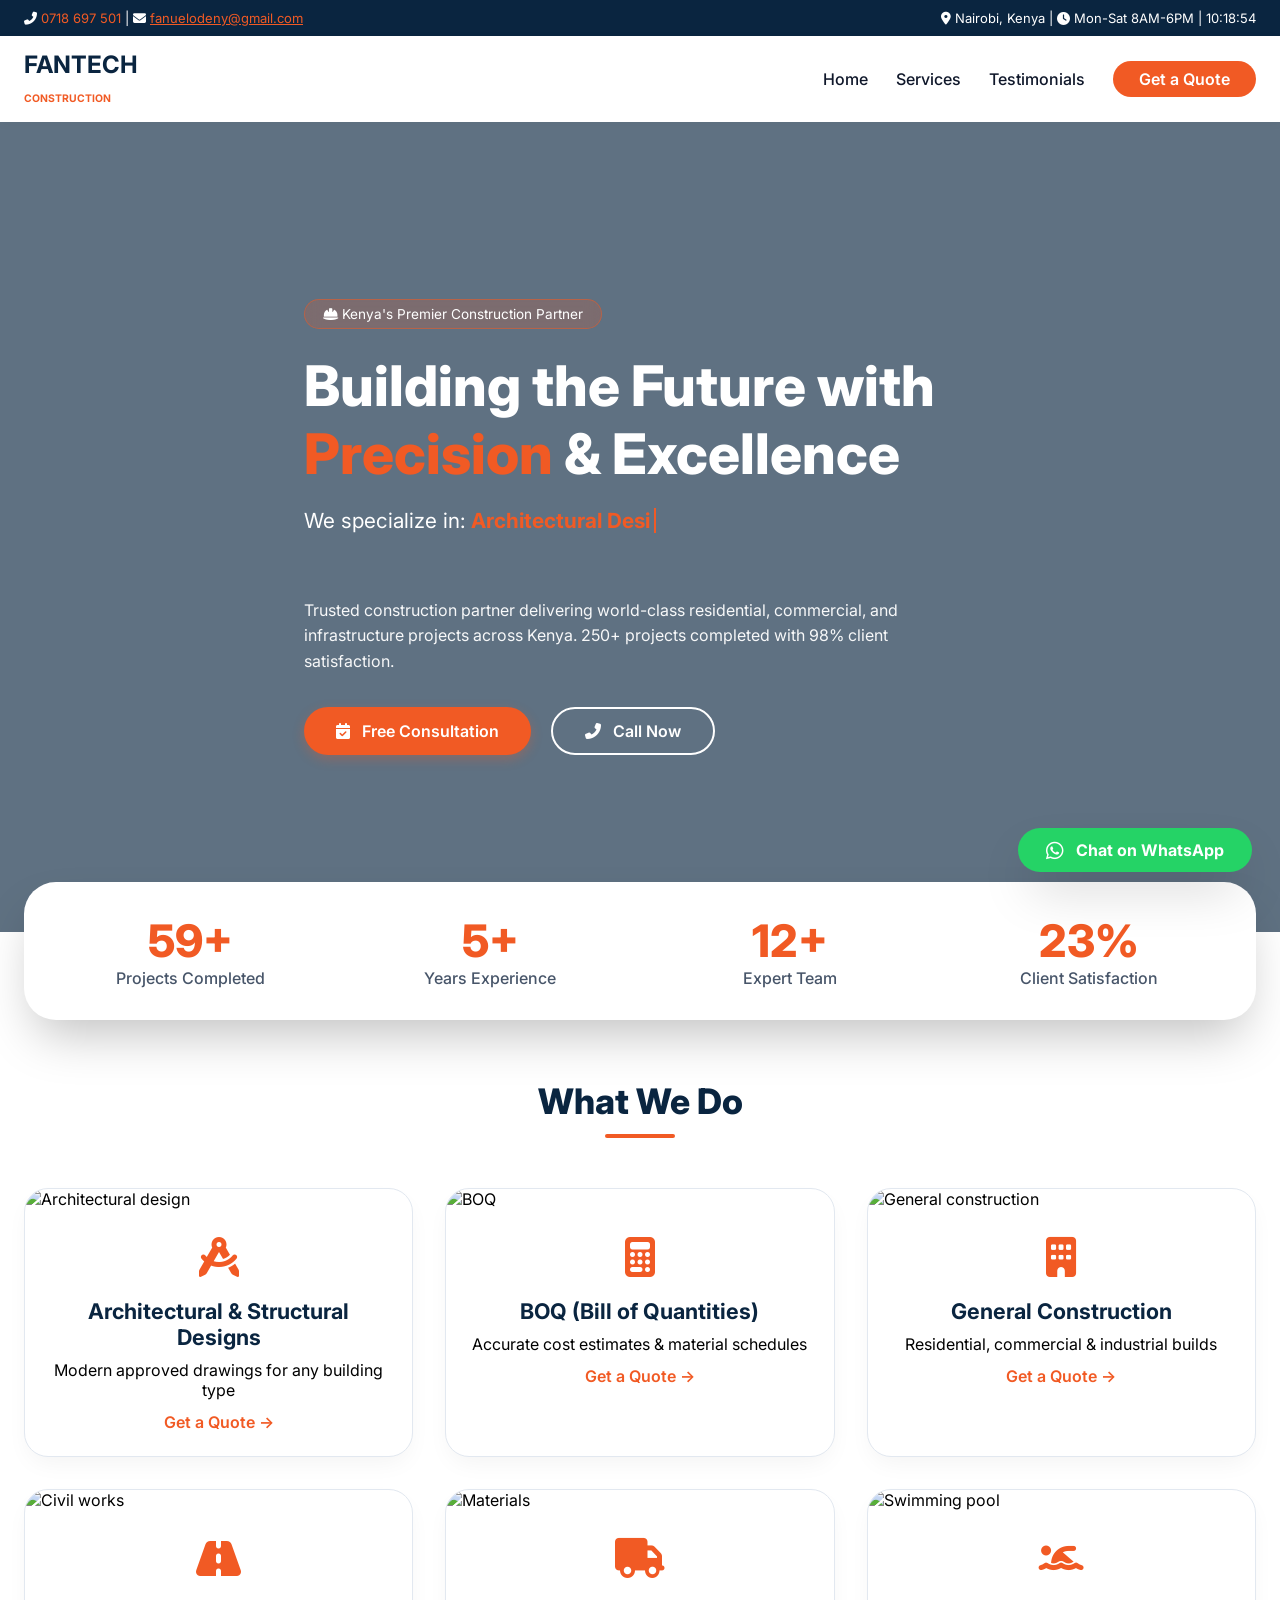
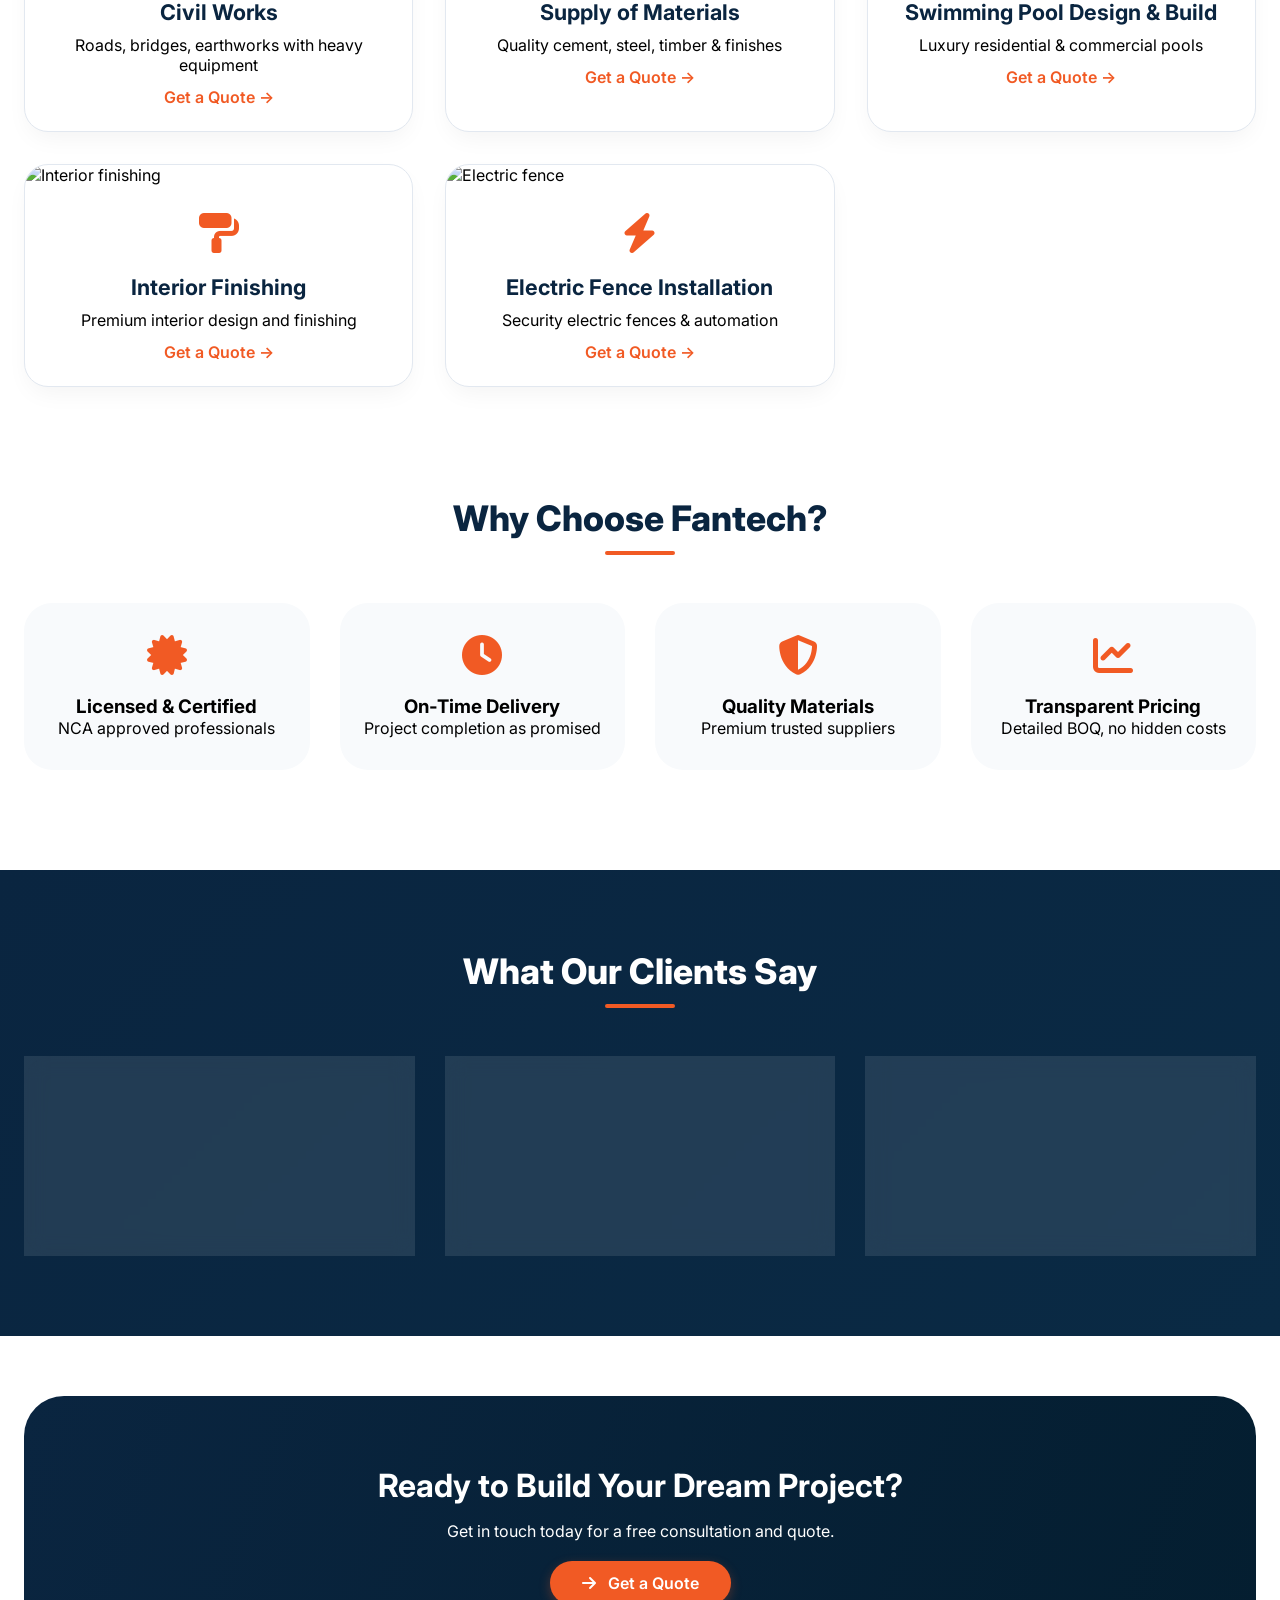
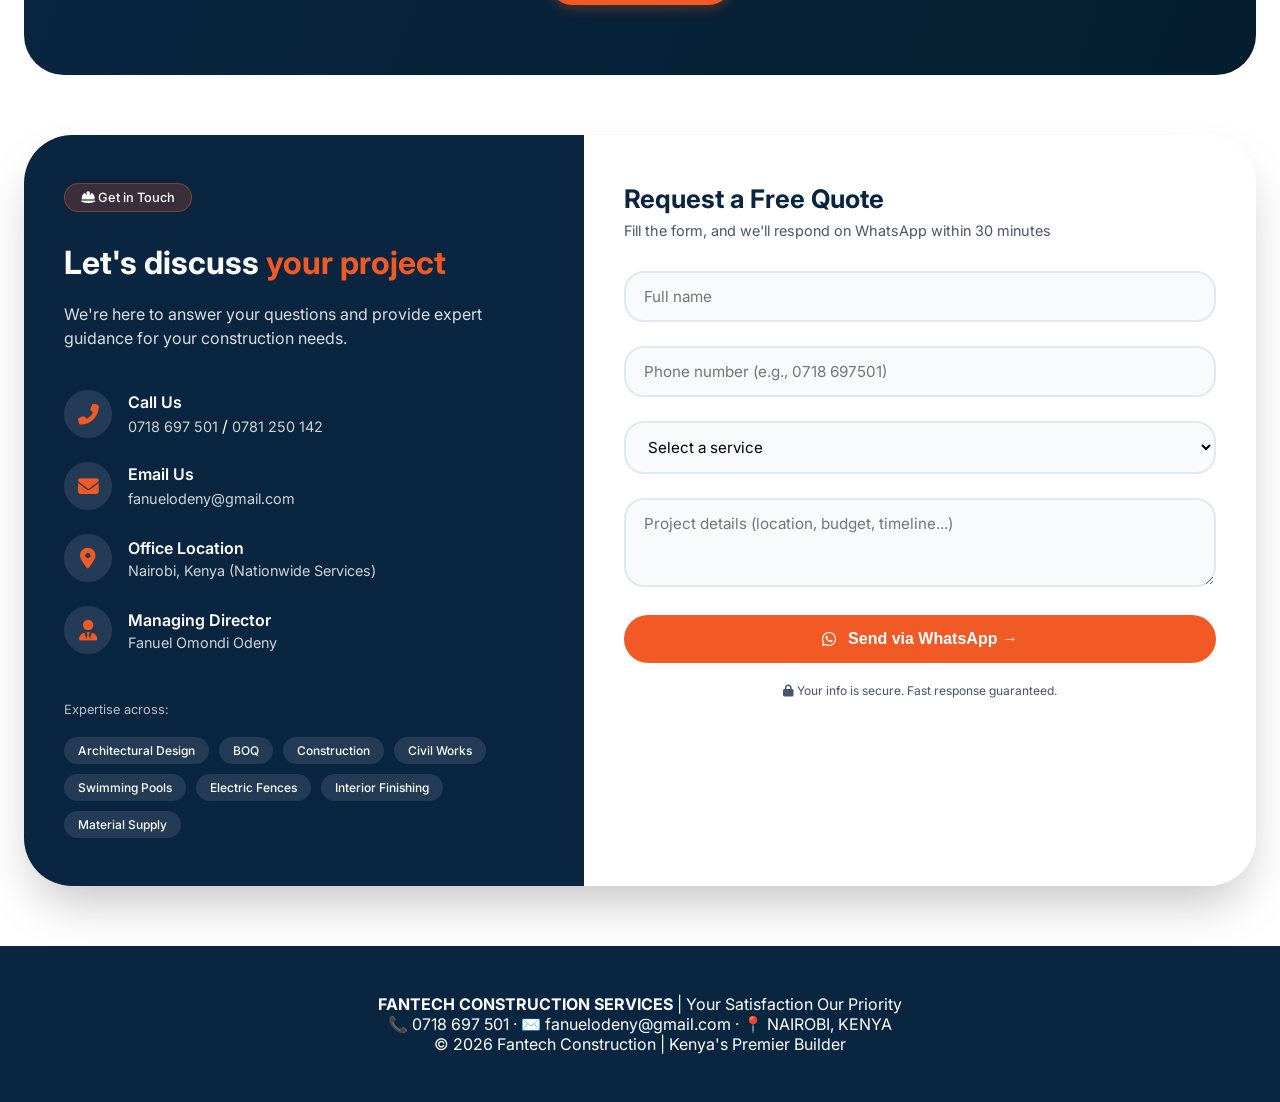
==== commit 07cdd09a: "Update index.html" ====
--- a/index.html
+++ b/index.html
@@ -1,148 +1,467 @@
 <!DOCTYPE html>
-<html lang="en-KE">
+<html lang="en">
 <head>
-<meta charset="UTF-8">
-<meta name="viewport" content="width=device-width, initial-scale=1, viewport-fit=cover">
-<title>Fantech Construction | Building Contractor in Nairobi, Kenya</title>
-<meta name="description" content="Fantech Construction, Nairobi. Architectural designs, BOQ, general construction, civil works, swimming pools, electric fences, interior finishing and material supply. Call 0718 697 501.">
-<meta name="google-site-verification" content="FOBs-Wcr8WD2ebBp4HINy86VuV31xeJ58ZVja39VT2w">
-<meta name="theme-color" content="#0A2540">
-<link rel="canonical" href="https://www.fantechconstructions.co.ke/">
-<link rel="icon" href="/assets/favicon.svg" type="image/svg+xml">
-<link rel="icon" href="/favicon.ico" sizes="48x48">
-<link rel="apple-touch-icon" href="/assets/apple-touch-icon.png">
-<link rel="manifest" href="/site.webmanifest">
-<meta property="og:type" content="website">
-<meta property="og:site_name" content="Fantech Construction">
-<meta property="og:locale" content="en_KE">
-<meta property="og:url" content="https://www.fantechconstructions.co.ke/">
-<meta property="og:title" content="Fantech Construction | Building Contractor in Nairobi, Kenya">
-<meta property="og:description" content="Design, BOQ, construction, civil works, pools and electric fences across Kenya.">
-<meta property="og:image" content="https://www.fantechconstructions.co.ke/assets/og-image.png">
-<meta name="twitter:card" content="summary_large_image">
-<link rel="preconnect" href="https://fonts.googleapis.com">
-<link rel="preconnect" href="https://fonts.gstatic.com" crossorigin>
-<link href="https://fonts.googleapis.com/css2?family=Inter:wght@400;500;600;700;800&display=swap" rel="stylesheet">
-<link rel="stylesheet" href="/assets/styles.css">
-<script type="application/ld+json">
-{"@context":"https://schema.org","@type":"GeneralContractor","name":"Fantech Construction","url":"https://www.fantechconstructions.co.ke/","telephone":"+254718697501","email":"fanuelodeny@gmail.com","description":"Architectural designs, BOQ, general construction, civil works, swimming pools, electric fences, interior finishing and material supply in Nairobi and across Kenya.","areaServed":{"@type":"Country","name":"Kenya"},"address":{"@type":"PostalAddress","addressLocality":"Nairobi","addressCountry":"KE"},"openingHoursSpecification":{"@type":"OpeningHoursSpecification","dayOfWeek":["Monday","Tuesday","Wednesday","Thursday","Friday","Saturday"],"opens":"08:00","closes":"18:00"}}
-</script>
-<script type="application/ld+json">{"@context":"https://schema.org","@type":"FAQPage","mainEntity":[{"@type":"Question","name":"Do you work outside Nairobi?","acceptedAnswer":{"@type":"Answer","text":"Yes. Our office is in Nairobi and we serve clients across Kenya."}},{"@type":"Question","name":"How do I get a quote?","acceptedAnswer":{"@type":"Answer","text":"Fill in the quote form on this page or call 0718 697 501. We reply on WhatsApp, usually within 30 minutes."}},{"@type":"Question","name":"What is a BOQ?","acceptedAnswer":{"@type":"Answer","text":"A Bill of Quantities lists the materials, quantities and estimated costs for a project, so you can budget properly and compare quotes."}},{"@type":"Question","name":"Which services do you offer?","acceptedAnswer":{"@type":"Answer","text":"Architectural and structural designs, BOQ, general construction, civil works, supply of materials, swimming pools, interior finishing and electric fence installation."}},{"@type":"Question","name":"What are your working hours?","acceptedAnswer":{"@type":"Answer","text":"Monday to Saturday, 8AM to 6PM."}}]}</script>
+    <meta charset="UTF-8">
+    <meta name="viewport" content="width=device-width, initial-scale=1.0, viewport-fit=cover">
+    <title>Fantech Construction | Kenya's #1 Premier Building & Civil Works Contractor</title>
+    <meta name="description" content="Fantech Construction – Nairobi, Kenya. Award-winning expert in architectural designs, BOQ, general construction, civil works, swimming pools, electric fences, interior finishing & material supply. Call 0718 697501">
+    <meta name="keywords" content="construction Kenya, building contractor Nairobi, swimming pool design, electric fence installation, BOQ, civil works Kenya, Fantech">
+    <meta name="author" content="Fanuel Omondi Odeny - Fantech Construction">
+    <meta name="robots" content="index, follow">
+
+    <!-- Open Graph -->
+    <meta property="og:title" content="Fantech Construction | Kenya's Premier Builder">
+    <meta property="og:description" content="Award-winning construction services across Kenya. 250+ projects completed. Call 0718 697501">
+    <meta property="og:type" content="website">
+    <meta property="og:url" content="https://fantechconstructions.co.ke">
+    <meta property="og:image" content="https://i.ibb.co/mVFvZsb6/Bc-U6T.jpg">
+
+    <!-- Twitter -->
+    <meta name="twitter:card" content="summary_large_image">
+    <meta name="twitter:title" content="Fantech Construction | Kenya's Premier Builder">
+    <meta name="twitter:description" content="Award-winning construction services across Kenya. 250+ projects completed.">
+
+    <!-- Geo Tags -->
+    <meta name="geo.region" content="KE">
+    <meta name="geo.placename" content="Nairobi">
+
+    <link rel="canonical" href="https://fantechconstructions.co.ke">
+    <link rel="preconnect" href="https://fonts.googleapis.com">
+    <link rel="preconnect" href="https://cdnjs.cloudflare.com">
+    <link rel="preconnect" href="https://images.unsplash.com">
+    <link rel="preconnect" href="https://images.pexels.com">
+    <link rel="preconnect" href="https://i.ibb.co">
+
+    <link href="https://fonts.googleapis.com/css2?family=Inter:opsz,wght@14..32,300;14..32,400;14..32,500;14..32,600;14..32,700;14..32,800&display=swap" rel="stylesheet">
+    <link rel="stylesheet" href="https://cdnjs.cloudflare.com/ajax/libs/font-awesome/6.5.1/css/all.min.css">
+
+    <!-- Favicon (inline emoji) -->
+    <link rel="icon" href="data:image/svg+xml,<svg xmlns=%22http://www.w3.org/2000/svg%22 viewBox=%220 0 100 100%22><text y=%22.9em%22 font-size=%2290%22>🏗️</text></svg>">
+
+    <style>
+        * { margin: 0; padding: 0; box-sizing: border-box; }
+        html { scroll-behavior: smooth; }
+        body { font-family: 'Inter', sans-serif; background: #FFFFFF; overflow-x: hidden; }
+        :root {
+            --primary: #0A2540;
+            --primary-dark: #041e30;
+            --accent: #F15A24;
+            --accent-dark: #d44a18;
+            --gray-50: #F8FAFC;
+            --gray-100: #F1F5F9;
+            --gray-200: #E2E8F0;
+            --gray-600: #475569;
+            --gray-900: #0F172A;
+            --shadow-xl: 0 25px 50px -12px rgba(0,0,0,0.25);
+            --shadow-lg: 0 10px 30px -8px rgba(0,0,0,0.1);
+            --shadow-md: 0 4px 6px -2px rgba(0,0,0,0.05);
+        }
+        ::-webkit-scrollbar { width: 8px; }
+        ::-webkit-scrollbar-track { background: var(--gray-200); }
+        ::-webkit-scrollbar-thumb { background: var(--accent); border-radius: 20px; }
+
+        .loader { position: fixed; inset: 0; background: var(--primary); display: flex; align-items: center; justify-content: center; z-index: 10000; transition: opacity 0.3s; pointer-events: none; opacity: 0; }
+        .progress-bar { position: fixed; top: 0; left: 0; height: 3px; background: var(--accent); width: 0%; z-index: 10001; transition: width 0.2s; }
+        .container { max-width: 1280px; margin: 0 auto; padding: 0 24px; }
+        .section-title { font-size: 2.2rem; font-weight: 800; text-align: center; margin-bottom: 3rem; color: var(--primary); }
+        .section-title:after { content: ''; display: block; width: 70px; height: 4px; background: var(--accent); margin: 12px auto 0; border-radius: 4px; }
+        [data-aos] { opacity: 0; transform: translateY(30px); transition: all 0.7s cubic-bezier(0.2, 0.9, 0.4, 1.1); }
+        [data-aos].aos-animate { opacity: 1; transform: translateY(0); }
+        .btn { display: inline-flex; align-items: center; gap: 12px; padding: 12px 32px; border-radius: 40px; font-weight: 600; transition: all 0.3s; text-decoration: none; cursor: pointer; border: none; }
+        .btn-primary { background: var(--accent); color: white; box-shadow: 0 4px 12px rgba(241,90,36,0.3); }
+        .btn-primary:hover { background: var(--accent-dark); transform: translateY(-3px); }
+        .btn-outline-light { border: 2px solid white; background: transparent; color: white; }
+        .btn-outline-light:hover { background: white; color: var(--primary); transform: translateY(-3px); }
+
+        .hero { position: relative; min-height: 90vh; display: flex; align-items: center; overflow: hidden; }
+        .slide { position: absolute; top: 0; left: 0; width: 100%; height: 100%; background-size: cover; background-position: center center; background-repeat: no-repeat; opacity: 0; transition: opacity 1s ease-in-out; will-change: opacity; }
+        .slide.active { opacity: 1; z-index: 1; }
+        .slide::after { content: ''; position: absolute; inset: 0; background: rgba(10,37,64,0.65); }
+        .slide1 { background-image: url('https://i.ibb.co/mVFvZsb6/Bc-U6T.jpg'); }
+        .slide2 { background-image: url('https://i.ibb.co/mVwY6vK1/e-Cz6F.jpg'); }
+        .slide3 { background-image: url('https://i.ibb.co/vxV4Q4wh/o-MM97.jpg'); }
+        .slide4 { background-image: url('https://i.ibb.co/WvcRtG64/VCtat.jpg'); }
+        .slide5 { background-image: url('https://images.unsplash.com/photo-1541888946425-d81bb19240f5?w=1400&q=75'); }
+
+        .hero-content { position: relative; z-index: 10; color: white; max-width: 720px; padding: 0 24px; }
+        .hero-badge { display: inline-block; background: rgba(241,90,36,0.2); backdrop-filter: blur(8px); padding: 6px 18px; border-radius: 40px; font-size: 0.85rem; margin-bottom: 24px; border: 1px solid rgba(241,90,36,0.5); }
+        .hero h1 { font-size: 3.5rem; font-weight: 800; line-height: 1.2; margin-bottom: 20px; }
+        .hero h1 span { color: var(--accent); }
+        .typing-text { font-size: 1.3rem; margin-bottom: 20px; min-height: 70px; }
+        .typed { color: var(--accent); font-weight: 700; border-right: 2px solid var(--accent); padding-right: 4px; animation: blink 0.7s infinite; }
+        @keyframes blink { 50% { border-color: transparent; } }
+        .hero-desc { font-size: 1rem; margin-bottom: 32px; line-height: 1.6; opacity: 0.95; }
+        .hero-buttons { display: flex; gap: 20px; flex-wrap: wrap; }
+
+        .slide-indicators { position: absolute; bottom: 30px; left: 50%; transform: translateX(-50%); display: flex; gap: 12px; z-index: 15; }
+        .indicator { width: 12px; height: 12px; border-radius: 50%; background: rgba(255,255,255,0.5); cursor: pointer; transition: all 0.3s; border: none; }
+        .indicator.active { background: var(--accent); width: 32px; border-radius: 20px; }
+
+        .stats-section { background: white; margin-top: -50px; position: relative; z-index: 20; padding: 32px 32px; border-radius: 32px; box-shadow: var(--shadow-xl); margin-bottom: 60px; }
+        .stats-grid { display: flex; justify-content: space-between; flex-wrap: wrap; gap: 30px; text-align: center; }
+        .stat-item { flex: 1; min-width: 140px; transition: transform 0.2s; }
+        .stat-item:hover { transform: translateY(-5px); }
+        .stat-number { font-size: 2.8rem; font-weight: 800; color: var(--accent); }
+        .stat-label { font-weight: 500; color: var(--gray-600); }
+
+        .services-grid { display: grid; grid-template-columns: repeat(auto-fill, minmax(300px, 1fr)); gap: 32px; margin: 50px 0; }
+        .service-card { background: white; border-radius: 24px; overflow: hidden; box-shadow: 0 10px 25px -5px rgba(0,0,0,0.05); transition: all 0.35s ease; border: 1px solid var(--gray-200); cursor: pointer; }
+        .service-card:hover { transform: translateY(-10px); box-shadow: var(--shadow-xl); }
+        .service-img { width: 100%; height: 200px; object-fit: cover; transition: transform 0.5s; }
+        .service-card:hover .service-img { transform: scale(1.05); }
+        .service-content { padding: 24px; text-align: center; }
+        .service-icon { font-size: 2.5rem; color: var(--accent); margin-bottom: 16px; }
+        .service-content h3 { font-size: 1.35rem; margin-bottom: 10px; color: var(--primary); }
+        .service-link { display: inline-block; color: var(--accent); font-weight: 600; margin-top: 12px; text-decoration: none; }
+        .service-link:hover { transform: translateX(5px); display: inline-block; }
+
+        .why-choose { padding: 60px 0 40px; }
+        .features-grid { display: grid; grid-template-columns: repeat(auto-fit, minmax(240px, 1fr)); gap: 30px; margin-top: 30px; }
+        .feature { text-align: center; padding: 32px 20px; background: var(--gray-50); border-radius: 28px; transition: all 0.3s; }
+        .feature:hover { transform: translateY(-6px); background: white; box-shadow: var(--shadow-lg); }
+        .feature i { font-size: 2.5rem; color: var(--accent); margin-bottom: 20px; }
+
+        .testimonials-section { background: linear-gradient(135deg, var(--primary) 0%, #0a2a44 100%); padding: 80px 0; margin: 60px 0; color: white; }
+        .testimonials-section .section-title { color: white; }
+        .testimonials-grid { display: grid; grid-template-columns: repeat(auto-fit, minmax(300px, 1fr)); gap: 30px; }
+        .testimonial-card { background: rgba(255,255,255,0.1); backdrop-filter: blur(10px); padding: 32px; border-radius: 28px; text-align: center; transition: 0.3s; }
+        .testimonial-card:hover { background: rgba(255,255,255,0.2); transform: translateY(-5px); }
+        .testimonial-card i { font-size: 2.5rem; color: var(--accent); margin-bottom: 16px; }
+
+        .ready-section { background: linear-gradient(110deg, var(--primary) 0%, var(--primary-dark) 100%); padding: 70px 40px; text-align: center; border-radius: 40px; margin: 60px 0; color: white; }
+        .ready-section h2 { font-size: 2rem; margin-bottom: 16px; }
+
+        .contact-modern { background: var(--gray-50); border-radius: 48px; margin: 60px 0; overflow: hidden; box-shadow: var(--shadow-xl); }
+        .contact-grid { display: grid; grid-template-columns: 1fr 1.2fr; gap: 0; }
+        .contact-info-panel { background: var(--primary); padding: 48px 40px; color: white; display: flex; flex-direction: column; justify-content: space-between; }
+        .contact-badge { display: inline-block; background: rgba(241,90,36,0.2); padding: 6px 16px; border-radius: 40px; font-size: 0.8rem; font-weight: 500; width: fit-content; margin-bottom: 32px; border: 1px solid rgba(241,90,36,0.4); }
+        .contact-info-panel h2 { font-size: 2rem; font-weight: 700; margin-bottom: 20px; line-height: 1.2; }
+        .contact-info-panel h2 span { color: var(--accent); }
+        .contact-desc { margin-bottom: 40px; opacity: 0.85; line-height: 1.5; }
+        .info-list { display: flex; flex-direction: column; gap: 24px; margin-bottom: 48px; }
+        .info-item { display: flex; align-items: center; gap: 16px; }
+        .info-icon { width: 48px; height: 48px; background: rgba(255,255,255,0.1); border-radius: 60px; display: flex; align-items: center; justify-content: center; font-size: 1.3rem; color: var(--accent); flex-shrink: 0; }
+        .info-text h4 { font-weight: 600; margin-bottom: 4px; }
+        .info-text p, .info-text a { color: rgba(255,255,255,0.8); text-decoration: none; font-size: 0.9rem; }
+        .info-text a:hover { color: var(--accent); }
+        .service-pills { display: flex; flex-wrap: wrap; gap: 10px; margin-top: 20px; }
+        .pill { background: rgba(255,255,255,0.1); padding: 6px 14px; border-radius: 40px; font-size: 0.75rem; font-weight: 500; }
+
+        .contact-form-panel { background: white; padding: 48px 40px; }
+        .contact-form-panel h3 { font-size: 1.6rem; font-weight: 700; color: var(--primary); margin-bottom: 8px; }
+        .form-subhead { color: var(--gray-600); margin-bottom: 32px; font-size: 0.9rem; }
+        .form-group { margin-bottom: 24px; }
+        .form-group input, .form-group select, .form-group textarea { width: 100%; padding: 14px 18px; border: 2px solid var(--gray-200); border-radius: 20px; font-family: inherit; transition: 0.2s; font-size: 0.95rem; background: var(--gray-50); }
+        .form-group input:focus, .form-group select:focus, .form-group textarea:focus { border-color: var(--accent); outline: none; background: white; box-shadow: 0 0 0 3px rgba(241,90,36,0.1); }
+        .error-message { color: #dc2626; font-size: 0.7rem; display: none; margin-top: 6px; margin-left: 12px; }
+        .error-message.show { display: block; }
+        .submit-btn { background: var(--accent); width: 100%; padding: 15px; border-radius: 50px; font-weight: 700; font-size: 1rem; color: white; border: none; cursor: pointer; transition: all 0.2s; display: flex; align-items: center; justify-content: center; gap: 12px; }
+        .submit-btn:hover { background: var(--accent-dark); transform: translateY(-2px); }
+        .form-footer { margin-top: 20px; text-align: center; font-size: 0.75rem; color: var(--gray-600); }
+
+        @media (max-width: 900px) {
+            .contact-grid { grid-template-columns: 1fr; }
+            .contact-info-panel, .contact-form-panel { padding: 36px 28px; }
+            .hero h1 { font-size: 2rem; }
+            .section-title { font-size: 1.8rem; }
+        }
+
+        .whatsapp-float { position: fixed; bottom: 28px; right: 28px; background: #25D366; color: white; border-radius: 60px; padding: 12px 28px; display: flex; align-items: center; gap: 12px; text-decoration: none; font-weight: bold; z-index: 1000; box-shadow: var(--shadow-xl); transition: 0.2s; animation: pulse 2s infinite; }
+        @keyframes pulse { 0% { transform: scale(1); } 50% { transform: scale(1.05); } 100% { transform: scale(1); } }
+        .whatsapp-float:hover { transform: scale(1.07); background: #128C7E; }
+
+        .back-to-top { position: fixed; bottom: 100px; right: 28px; width: 46px; height: 46px; background: var(--accent); border-radius: 50%; display: flex; align-items: center; justify-content: center; text-decoration: none; opacity: 0; visibility: hidden; transition: 0.2s; z-index: 999; color: white; }
+        .back-to-top.show { opacity: 1; visibility: visible; }
+        footer { background: var(--primary); color: white; text-align: center; padding: 48px 20px; }
+    </style>
 </head>
 <body>
-<a class="skip" href="#main">Skip to content</a>
-<header class="nav" id="nav">
-  <div class="wrap nav-in">
-    <a class="logo" href="#top" aria-label="Fantech Construction home"><span>FANTECH</span><small>CONSTRUCTION</small></a>
-    <button class="burger" id="burger" aria-label="Open menu" aria-expanded="false"><i></i><i></i><i></i></button>
-    <nav class="links" id="links"><a href="/services">Services</a><a href="/projects">Projects</a><a href="#process">Process</a><a href="#faq">FAQ</a><a class="btn sm" href="#contact">Get a Quote</a></nav>
-  </div>
-</header>
-
-<main id="main">
-<section class="hero" id="top">
-  <div class="grid-bg"></div>
-  <div class="wrap hero-in">
-    <p class="pill">Nairobi &middot; Serving all of Kenya</p>
-    <h1>We build with <em>precision</em>,<br>on time and on budget.</h1>
-    <p class="lead">Fantech Construction delivers <b id="word">architectural designs</b> for homes, businesses and infrastructure, with clear BOQs and no hidden costs.</p>
-    <div class="cta">
-      <a class="btn" href="#contact">Free Consultation</a>
-      <a class="btn ghost" href="tel:+254718697501">Call 0718 697 501</a>
-    </div>
-  </div>
+
+<div class="loader" id="loader"></div>
+<div class="progress-bar" id="progressBar"></div>
+
+<!-- top bar -->
+<div style="background: var(--primary); color: white; padding: 10px 0; font-size: 13px;">
+    <div class="container" style="display: flex; justify-content: space-between; flex-wrap: wrap; gap: 12px;">
+        <div><i class="fas fa-phone-alt"></i> <a href="tel:+254718697501" style="color:var(--accent); text-decoration:none;">0718 697 501</a> | <i class="fas fa-envelope"></i> <a href="mailto:fanuelodeny@gmail.com" style="color:var(--accent);">fanuelodeny@gmail.com</a></div>
+        <div><i class="fas fa-map-marker-alt"></i> Nairobi, Kenya | <i class="fas fa-clock"></i> Mon-Sat 8AM-6PM | <span id="liveTime"></span></div>
+    </div>
+</div>
+
+<!-- navbar -->
+<div style="position: sticky; top:0; background: rgba(255,255,255,0.96); backdrop-filter: blur(12px); z-index: 1000; box-shadow: 0 2px 10px rgba(0,0,0,0.03);">
+    <div class="container" style="display: flex; justify-content: space-between; align-items: center; padding: 14px 24px; flex-wrap: wrap;">
+        <div class="logo">
+            <h1 style="font-size:1.5rem; color:var(--primary);">FANTECH<br><span style="font-size:0.65rem; color:var(--accent);">CONSTRUCTION</span></h1>
+        </div>
+        <div style="display: flex; gap: 28px; align-items: center; flex-wrap: wrap;">
+            <a href="#home" style="text-decoration:none; font-weight:500; color:var(--gray-900);">Home</a>
+            <a href="#services" style="text-decoration:none; font-weight:500; color:var(--gray-900);">Services</a>
+            <a href="#testimonials" style="text-decoration:none; font-weight:500; color:var(--gray-900);">Testimonials</a>
+            <a href="#contact" style="background:var(--accent); color:white; padding:8px 26px; border-radius:40px; text-decoration:none; font-weight:600;">Get a Quote</a>
+        </div>
+    </div>
+</div>
+
+<!-- HERO SLIDESHOW -->
+<section class="hero" id="home">
+    <div class="slide slide1 active"></div>
+    <div class="slide slide2"></div>
+    <div class="slide slide3"></div>
+    <div class="slide slide4"></div>
+    <div class="slide slide5"></div>
+    <div class="container hero-content">
+        <div class="hero-badge"><i class="fas fa-hard-hat"></i> Kenya's Premier Construction Partner</div>
+        <h1>Building the Future with <span>Precision</span> & Excellence</h1>
+        <div class="typing-text">We specialize in: <span class="typed" id="typed-text"></span></div>
+        <p class="hero-desc">Trusted construction partner delivering world-class residential, commercial, and infrastructure projects across Kenya. 250+ projects completed with 98% client satisfaction.</p>
+        <div class="hero-buttons">
+            <a href="#contact" class="btn btn-primary"><i class="fas fa-calendar-check"></i> Free Consultation</a>
+            <a href="tel:+254718697501" class="btn btn-outline-light"><i class="fas fa-phone-alt"></i> Call Now</a>
+        </div>
+    </div>
+    <div class="slide-indicators">
+        <button class="indicator active" data-slide="0" aria-label="Slide 1"></button>
+        <button class="indicator" data-slide="1" aria-label="Slide 2"></button>
+        <button class="indicator" data-slide="2" aria-label="Slide 3"></button>
+        <button class="indicator" data-slide="3" aria-label="Slide 4"></button>
+        <button class="indicator" data-slide="4" aria-label="Slide 5"></button>
+    </div>
 </section>
 
-<section class="wrap stats" aria-label="Fantech in numbers">
-  <div><b data-n="250" data-s="+">0</b><span>Projects completed</span></div>
-  <div><b data-n="18" data-s="+">0</b><span>Years experience</span></div>
-  <div><b data-n="50" data-s="+">0</b><span>Team members</span></div>
-  <div><b data-n="98" data-s="%">0</b><span>Client satisfaction</span></div>
-</section>
-
-<section class="wrap sec" id="services">
-  <h2>What we do</h2>
-  <p class="sub">Eight services, one accountable team from drawing board to handover.</p>
-  <div class="cards">
-    <a class="card" href="#contact" data-svc="Architectural &amp; Structural Designs"><i>01</i><h3>Architectural &amp; Structural Designs</h3><p>Modern, approved drawings for any building type.</p></a>
-    <a class="card" href="#contact" data-svc="BOQ (Bill of Quantities)"><i>02</i><h3>BOQ (Bill of Quantities)</h3><p>Accurate cost estimates and material schedules.</p></a>
-    <a class="card" href="#contact" data-svc="General Construction"><i>03</i><h3>General Construction</h3><p>Residential, commercial and industrial builds.</p></a>
-    <a class="card" href="#contact" data-svc="Civil Works"><i>04</i><h3>Civil Works</h3><p>Roads, bridges and earthworks with heavy equipment.</p></a>
-    <a class="card" href="#contact" data-svc="Supply of Materials"><i>05</i><h3>Supply of Materials</h3><p>Quality cement, steel, timber and finishes.</p></a>
-    <a class="card" href="#contact" data-svc="Swimming Pool Design &amp; Build"><i>06</i><h3>Swimming Pool Design &amp; Build</h3><p>Residential and commercial pools.</p></a>
-    <a class="card" href="#contact" data-svc="Interior Finishing"><i>07</i><h3>Interior Finishing</h3><p>Premium interior design and finishing.</p></a>
-    <a class="card" href="#contact" data-svc="Electric Fence Installation"><i>08</i><h3>Electric Fence Installation</h3><p>Security electric fences and automation.</p></a>
-  </div>
-</section>
-
-<section class="dark" id="process">
-  <div class="wrap sec">
-    <h2>How we work</h2>
-    <ol class="steps">
-      <li><b>1</b><h3>Consultation</h3><p>Tell us your plan, site and budget.</p></li>
-      <li><b>2</b><h3>Design &amp; BOQ</h3><p>Approved drawings and a transparent cost breakdown.</p></li>
-      <li><b>3</b><h3>Build</h3><p>Skilled crews, quality materials, regular updates.</p></li>
-      <li><b>4</b><h3>Handover</h3><p>Final checks and delivery as promised.</p></li>
-    </ol>
-  </div>
-</section>
-
-<section class="wrap sec" id="why">
-  <h2>Why choose Fantech?</h2>
-  <div class="cards four">
-    <div class="card"><h3>Licensed &amp; certified</h3><p>NCA approved professionals.</p></div>
-    <div class="card"><h3>On-time delivery</h3><p>Project completion as promised.</p></div>
-    <div class="card"><h3>Quality materials</h3><p>Premium trusted suppliers.</p></div>
-    <div class="card"><h3>Transparent pricing</h3><p>Detailed BOQ, no hidden costs.</p></div>
-  </div>
-</section>
-
-<section class="dark" id="reviews">
-  <div class="wrap sec">
-    <h2>What clients say</h2>
-    <div class="cards three">
-      <blockquote class="card q"><p>&ldquo;Fantech delivered our commercial complex on time and within budget. Exceptional quality.&rdquo;</p><cite>James Mwangi</cite></blockquote>
-      <blockquote class="card q"><p>&ldquo;From design to completion, the team was transparent and skilled. Dream home became reality.&rdquo;</p><cite>Sarah Ochieng</cite></blockquote>
-      <blockquote class="card q"><p>&ldquo;Outstanding electric fence and renovation. Attention to detail exceeded expectations.&rdquo;</p><cite>David Kimani</cite></blockquote>
-    </div>
-  </div>
-</section>
-
-<section class="wrap sec" id="faq"><h2>Frequently asked questions</h2><div class="faq"><details><summary>Do you work outside Nairobi?</summary><p>Yes. Our office is in Nairobi and we serve clients across Kenya.</p></details><details><summary>How do I get a quote?</summary><p>Fill in the quote form on this page or call 0718 697 501. We reply on WhatsApp, usually within 30 minutes.</p></details><details><summary>What is a BOQ?</summary><p>A Bill of Quantities lists the materials, quantities and estimated costs for a project, so you can budget properly and compare quotes.</p></details><details><summary>Which services do you offer?</summary><p>Architectural and structural designs, BOQ, general construction, civil works, supply of materials, swimming pools, interior finishing and electric fence installation.</p></details><details><summary>What are your working hours?</summary><p>Monday to Saturday, 8AM to 6PM.</p></details></div></section>
-
-<section class="wrap sec contact" id="contact">
-  <div>
-    <h2>Request a free quote</h2>
-    <p class="sub">Send the form and we respond on WhatsApp, usually within 30 minutes.</p>
-    <ul class="info">
-      <li><b>Call</b><a href="tel:+254718697501">0718 697 501</a> / <a href="tel:+254781250142">0781 250 142</a></li>
-      <li><b>Email</b><a href="mailto:fanuelodeny@gmail.com">fanuelodeny@gmail.com</a></li>
-      <li><b>Office</b>Nairobi, Kenya (nationwide services)</li>
-      <li><b>Hours</b>Mon&ndash;Sat, 8AM&ndash;6PM</li>
-      <li><b>Managing Director</b>Fanuel Omondi Odeny</li>
-    </ul>
-  </div>
-  <form id="quote" novalidate>
-    <label>Full name<input id="name" autocomplete="name" required></label>
-    <label>Phone<input id="phone" type="tel" autocomplete="tel" placeholder="0718 697501" required></label>
-    <label>Service<select id="service" required><option value="">Select a service</option><option>Architectural &amp; Structural Designs</option><option>BOQ (Bill of Quantities)</option><option>General Construction</option><option>Civil Works</option><option>Supply of Materials</option><option>Swimming Pool Design &amp; Build</option><option>Interior Finishing</option><option>Electric Fence Installation</option></select></label>
-    <label>Project details<textarea id="details" rows="3" placeholder="Location, budget, timeline"></textarea></label>
-    <p class="err" id="err" role="alert"></p>
-    <button class="btn" type="submit">Send via WhatsApp</button>
-  </form>
-</section>
-</main>
-
-<footer>
-  <div class="wrap">
-    <p><b>FANTECH CONSTRUCTION</b> &middot; Nairobi, Kenya</p>
-    <p><a href="/services">Services</a> &middot; <a href="/projects">Projects</a> &middot; <a href="#faq">FAQ</a></p>
-    <p>0718 697 501 &middot; fanuelodeny@gmail.com</p>
-    <p>&copy; <span id="yr">2026</span> Fantech Construction. All rights reserved.</p>
-  </div>
-</footer>
-
-<a class="wa" href="https://wa.me/254718697501?text=Hello%20Fantech%2C%20I%20need%20a%20quote." target="_blank" rel="noopener noreferrer" aria-label="Chat on WhatsApp">WhatsApp</a>
-<script src="/assets/main.js" defer></script>
+<div class="container">
+    <div class="stats-section">
+        <div class="stats-grid">
+            <div class="stat-item"><div class="stat-number" data-target="250">0</div><div class="stat-label">Projects Completed</div></div>
+            <div class="stat-item"><div class="stat-number" data-target="18">0</div><div class="stat-label">Years Experience</div></div>
+            <div class="stat-item"><div class="stat-number" data-target="50">0</div><div class="stat-label">Expert Team</div></div>
+            <div class="stat-item"><div class="stat-number" data-target="98">0</div><div class="stat-label">Client Satisfaction</div></div>
+        </div>
+    </div>
+</div>
+
+<!-- SERVICES -->
+<div class="container" id="services">
+    <h2 class="section-title" data-aos="fade-up">What We Do</h2>
+    <div class="services-grid">
+        <div class="service-card" data-aos="zoom-in"><img class="service-img" src="https://images.unsplash.com/photo-1504917595217-d4dc5ebe6122?w=600&q=70" alt="Architectural design" loading="lazy"><div class="service-content"><div class="service-icon"><i class="fas fa-drafting-compass"></i></div><h3>Architectural & Structural Designs</h3><p>Modern approved drawings for any building type</p><a href="#contact" class="service-link">Get a Quote →</a></div></div>
+        <div class="service-card" data-aos="zoom-in"><img class="service-img" src="https://images.pexels.com/photos/209251/pexels-photo-209251.jpeg?w=600&q=70" alt="BOQ" loading="lazy"><div class="service-content"><div class="service-icon"><i class="fas fa-calculator"></i></div><h3>BOQ (Bill of Quantities)</h3><p>Accurate cost estimates & material schedules</p><a href="#contact" class="service-link">Get a Quote →</a></div></div>
+        <div class="service-card" data-aos="zoom-in"><img class="service-img" src="https://images.unsplash.com/photo-1541888946425-d81bb19240f5?w=600&q=70" alt="General construction" loading="lazy"><div class="service-content"><div class="service-icon"><i class="fas fa-building"></i></div><h3>General Construction</h3><p>Residential, commercial & industrial builds</p><a href="#contact" class="service-link">Get a Quote →</a></div></div>
+        <div class="service-card" data-aos="zoom-in"><img class="service-img" src="https://images.unsplash.com/photo-1621905251189-08b45d6a269e?w=600&q=70" alt="Civil works" loading="lazy"><div class="service-content"><div class="service-icon"><i class="fas fa-road"></i></div><h3>Civil Works</h3><p>Roads, bridges, earthworks with heavy equipment</p><a href="#contact" class="service-link">Get a Quote →</a></div></div>
+        <div class="service-card" data-aos="zoom-in"><img class="service-img" src="https://images.unsplash.com/photo-1589939705384-5185137a7f0f?w=600&q=70" alt="Materials" loading="lazy"><div class="service-content"><div class="service-icon"><i class="fas fa-truck"></i></div><h3>Supply of Materials</h3><p>Quality cement, steel, timber & finishes</p><a href="#contact" class="service-link">Get a Quote →</a></div></div>
+        <div class="service-card" data-aos="zoom-in"><img class="service-img" src="https://images.unsplash.com/photo-1575429198097-0414ec08e8cd?w=600&q=70" alt="Swimming pool" loading="lazy"><div class="service-content"><div class="service-icon"><i class="fas fa-swimmer"></i></div><h3>Swimming Pool Design & Build</h3><p>Luxury residential & commercial pools</p><a href="#contact" class="service-link">Get a Quote →</a></div></div>
+        <div class="service-card" data-aos="zoom-in"><img class="service-img" src="https://images.unsplash.com/photo-1600607687939-ce8a6c25118c?w=600&q=70" alt="Interior finishing" loading="lazy"><div class="service-content"><div class="service-icon"><i class="fas fa-paint-roller"></i></div><h3>Interior Finishing</h3><p>Premium interior design and finishing</p><a href="#contact" class="service-link">Get a Quote →</a></div></div>
+        <div class="service-card" data-aos="zoom-in"><img class="service-img" src="https://images.unsplash.com/photo-1558002038-1055907df827?w=600&q=70" alt="Electric fence" loading="lazy"><div class="service-content"><div class="service-icon"><i class="fas fa-bolt"></i></div><h3>Electric Fence Installation</h3><p>Security electric fences & automation</p><a href="#contact" class="service-link">Get a Quote →</a></div></div>
+    </div>
+</div>
+
+<!-- Why Choose Us -->
+<div class="container"><div class="why-choose"><h2 class="section-title" data-aos="fade-up">Why Choose Fantech?</h2><div class="features-grid"><div class="feature" data-aos="zoom-in"><i class="fas fa-certificate"></i><h3>Licensed & Certified</h3><p>NCA approved professionals</p></div><div class="feature" data-aos="zoom-in"><i class="fas fa-clock"></i><h3>On-Time Delivery</h3><p>Project completion as promised</p></div><div class="feature" data-aos="zoom-in"><i class="fas fa-shield-alt"></i><h3>Quality Materials</h3><p>Premium trusted suppliers</p></div><div class="feature" data-aos="zoom-in"><i class="fas fa-chart-line"></i><h3>Transparent Pricing</h3><p>Detailed BOQ, no hidden costs</p></div></div></div></div>
+
+<!-- Testimonials -->
+<div class="testimonials-section" id="testimonials"><div class="container"><h2 class="section-title" data-aos="fade-up">What Our Clients Say</h2><div class="testimonials-grid"><div class="testimonial-card"><i class="fas fa-quote-left"></i><p>"Fantech delivered our commercial complex on time and within budget. Exceptional quality."</p><h4>- James Mwangi</h4></div><div class="testimonial-card"><i class="fas fa-quote-left"></i><p>"From design to completion, the team was transparent and skilled. Dream home became reality."</p><h4>- Sarah Ochieng</h4></div><div class="testimonial-card"><i class="fas fa-quote-left"></i><p>"Outstanding electric fence and renovation. Attention to detail exceeded expectations."</p><h4>- David Kimani</h4></div></div></div></div>
+
+<!-- CTA -->
+<div class="container"><div class="ready-section" data-aos="zoom-in"><h2>Ready to Build Your Dream Project?</h2><p>Get in touch today for a free consultation and quote.</p><a href="#contact" class="btn btn-primary" style="background:var(--accent); margin-top:20px;"><i class="fas fa-arrow-right"></i> Get a Quote</a></div></div>
+
+<!-- CONTACT -->
+<div class="container" id="contact">
+    <div class="contact-modern">
+        <div class="contact-grid">
+            <div class="contact-info-panel">
+                <div>
+                    <div class="contact-badge"><i class="fas fa-hard-hat"></i> Get in Touch</div>
+                    <h2>Let's discuss <span>your project</span></h2>
+                    <p class="contact-desc">We're here to answer your questions and provide expert guidance for your construction needs.</p>
+                    <div class="info-list">
+                        <div class="info-item">
+                            <div class="info-icon"><i class="fas fa-phone-alt"></i></div>
+                            <div class="info-text"><h4>Call Us</h4><a href="tel:+254718697501">0718 697 501</a> / <a href="tel:+254781250142">0781 250 142</a></div>
+                        </div>
+                        <div class="info-item">
+                            <div class="info-icon"><i class="fas fa-envelope"></i></div>
+                            <div class="info-text"><h4>Email Us</h4><a href="mailto:fanuelodeny@gmail.com">fanuelodeny@gmail.com</a></div>
+                        </div>
+                        <div class="info-item">
+                            <div class="info-icon"><i class="fas fa-map-marker-alt"></i></div>
+                            <div class="info-text"><h4>Office Location</h4><p>Nairobi, Kenya (Nationwide Services)</p></div>
+                        </div>
+                        <div class="info-item">
+                            <div class="info-icon"><i class="fas fa-user-tie"></i></div>
+                            <div class="info-text"><h4>Managing Director</h4><p>Fanuel Omondi Odeny</p></div>
+                        </div>
+                    </div>
+                </div>
+                <div>
+                    <div style="font-size:0.8rem; opacity:0.7;">Expertise across:</div>
+                    <div class="service-pills">
+                        <span class="pill">Architectural Design</span><span class="pill">BOQ</span><span class="pill">Construction</span>
+                        <span class="pill">Civil Works</span><span class="pill">Swimming Pools</span><span class="pill">Electric Fences</span>
+                        <span class="pill">Interior Finishing</span><span class="pill">Material Supply</span>
+                    </div>
+                </div>
+            </div>
+            <div class="contact-form-panel">
+                <h3>Request a Free Quote</h3>
+                <p class="form-subhead">Fill the form, and we'll respond on WhatsApp within 30 minutes</p>
+                <form id="whatsappForm" novalidate>
+                    <div class="form-group"><input type="text" id="fullName" placeholder="Full name" required autocomplete="name"></div>
+                    <div class="error-message" id="nameError">Please enter your full name</div>
+                    <div class="form-group"><input type="tel" id="phoneNumber" placeholder="Phone number (e.g., 0718 697501)" required autocomplete="tel"></div>
+                    <div class="error-message" id="phoneError">Valid Kenyan phone number required</div>
+                    <div class="form-group">
+                        <select id="serviceType" required>
+                            <option value="">Select a service</option>
+                            <option>Architectural & Structural Designs</option><option>BOQ (Bill of Quantities)</option>
+                            <option>General Construction</option><option>Civil Works</option><option>Supply of Materials</option>
+                            <option>Swimming Pool Design & Build</option><option>Interior Finishing</option><option>Electric Fence Installation</option>
+                        </select>
+                    </div>
+                    <div class="error-message" id="serviceError">Please select a service</div>
+                    <div class="form-group"><textarea rows="3" id="projectDetails" placeholder="Project details (location, budget, timeline...)"></textarea></div>
+                    <button type="submit" class="submit-btn" id="submitBtn"><i class="fab fa-whatsapp"></i> Send via WhatsApp →</button>
+                    <div class="form-footer"><i class="fas fa-lock"></i> Your info is secure. Fast response guaranteed.</div>
+                </form>
+            </div>
+        </div>
+    </div>
+</div>
+
+<a href="#" class="back-to-top" id="backToTop" aria-label="Back to top"><i class="fas fa-arrow-up"></i></a>
+<a href="https://wa.me/254718697501?text=Hello%20Fantech%2C%20I%20need%20a%20quote%20for%20construction%20services." class="whatsapp-float" target="_blank" rel="noopener"><i class="fab fa-whatsapp fa-lg"></i> Chat on WhatsApp</a>
+
+<footer><div class="container"><p><strong>FANTECH CONSTRUCTION SERVICES</strong> | Your Satisfaction Our Priority</p><p>📞 0718 697 501 · ✉️ fanuelodeny@gmail.com · 📍 NAIROBI, KENYA</p><p>© <span id="year">2026</span> Fantech Construction | Kenya's Premier Builder</p></div></footer>
+
+<script>
+    document.getElementById('loader')?.remove();
+    document.getElementById('year').textContent = new Date().getFullYear();
+
+    window.addEventListener('scroll', () => {
+        const winScroll = document.documentElement.scrollTop;
+        const height = document.documentElement.scrollHeight - window.innerHeight;
+        const scrolled = (winScroll / height) * 100;
+        const bar = document.getElementById('progressBar');
+        if (bar) bar.style.width = scrolled + '%';
+    });
+
+    function updateTime() {
+        const now = new Date().toLocaleTimeString('en-KE', { timeZone: 'Africa/Nairobi', hour:'2-digit', minute:'2-digit', second:'2-digit' });
+        const el = document.getElementById('liveTime');
+        if (el) el.innerText = now;
+    }
+    updateTime(); setInterval(updateTime, 1000);
+
+    const words = ["Architectural Designs", "BOQ & Costing", "General Construction", "Civil Works", "Swimming Pools", "Electric Fences"];
+    let idx = 0, isDel = false, cur = "";
+    const typedSpan = document.getElementById("typed-text");
+    function typeEffect() {
+        if (!typedSpan) return;
+        if (isDel) cur = words[idx].substring(0, cur.length - 1);
+        else cur = words[idx].substring(0, cur.length + 1);
+        typedSpan.textContent = cur;
+        if (!isDel && cur === words[idx]) { isDel = true; setTimeout(typeEffect, 2000); }
+        else if (isDel && cur === "") { isDel = false; idx = (idx + 1) % words.length; setTimeout(typeEffect, 400); }
+        else setTimeout(typeEffect, isDel ? 70 : 120);
+    }
+    typeEffect();
+
+    const counters = document.querySelectorAll('.stat-number');
+    const obs = new IntersectionObserver((entries) => {
+        entries.forEach(entry => {
+            if (entry.isIntersecting) {
+                counters.forEach(c => {
+                    const t = +c.dataset.target;
+                    let count = 0;
+                    const upd = () => {
+                        count += t / 150;
+                        if (count < t) { c.innerText = Math.ceil(count) + (t === 98 ? '%' : '+'); requestAnimationFrame(upd); }
+                        else c.innerText = t + (t === 98 ? '%' : '+');
+                    };
+                    upd();
+                });
+                obs.unobserve(entry.target);
+            }
+        });
+    }, { threshold: 0.5 });
+    document.querySelectorAll('.stats-section').forEach(s => obs.observe(s));
+
+    let activeSlide = 0, slideInterval;
+    const slides = document.querySelectorAll('.slide');
+    const indicators = document.querySelectorAll('.indicator');
+    const totalSlides = slides.length;
+    function showSlide(i) {
+        slides.forEach((s, k) => s.classList.toggle('active', k === i));
+        indicators.forEach((ind, k) => ind.classList.toggle('active', k === i));
+        activeSlide = i;
+    }
+    function nextSlide() { showSlide((activeSlide + 1) % totalSlides); }
+    function startSlide() { if (slideInterval) clearInterval(slideInterval); slideInterval = setInterval(nextSlide, 5000); }
+    indicators.forEach((ind, i) => {
+        ind.addEventListener('click', () => { showSlide(i); clearInterval(slideInterval); startSlide(); });
+    });
+    startSlide();
+
+    const aos = document.querySelectorAll('[data-aos]');
+    const ao = new IntersectionObserver((entries) => {
+        entries.forEach(entry => {
+            if (entry.isIntersecting) { entry.target.classList.add('aos-animate'); ao.unobserve(entry.target); }
+        });
+    }, { threshold: 0.1 });
+    aos.forEach(el => ao.observe(el));
+
+    const back = document.getElementById('backToTop');
+    window.addEventListener('scroll', () => {
+        if (window.scrollY > 400) back.classList.add('show'); else back.classList.remove('show');
+    });
+    back.addEventListener('click', (e) => { e.preventDefault(); window.scrollTo({ top: 0, behavior: 'smooth' }); });
+
+    document.querySelectorAll('.service-link').forEach(link => {
+        link.addEventListener('click', (e) => {
+            e.preventDefault();
+            const svc = link.closest('.service-card')?.querySelector('h3')?.innerText || '';
+            const sel = document.getElementById('serviceType');
+            if (sel && svc) { for (let opt of sel.options) if (opt.value === svc) opt.selected = true; }
+            document.getElementById('contact').scrollIntoView({ behavior: 'smooth' });
+        });
+    });
+
+    function validateKenyanPhone(p) {
+        const clean = p.replace(/\s/g, '');
+        return /^(07|01)\d{8}$|^2547\d{8}$|^\+2547\d{8}$/.test(clean);
+    }
+
+    document.getElementById('whatsappForm').addEventListener('submit', function(e) {
+        e.preventDefault();
+        let valid = true;
+        const name = document.getElementById('fullName').value.trim();
+        const phone = document.getElementById('phoneNumber').value.trim();
+        const service = document.getElementById('serviceType').value;
+
+        if (name.length < 2) { document.getElementById('nameError').classList.add('show'); valid = false; }
+        else document.getElementById('nameError').classList.remove('show');
+
+        if (!validateKenyanPhone(phone)) { document.getElementById('phoneError').classList.add('show'); valid = false; }
+        else document.getElementById('phoneError').classList.remove('show');
+
+        if (!service) { document.getElementById('serviceError').classList.add('show'); valid = false; }
+        else document.getElementById('serviceError').classList.remove('show');
+
+        if (!valid) return;
+
+        const msg = `🏗️ *NEW CONSTRUCTION QUOTE* 🏗️\n*Client:* ${name}\n*Phone:* ${phone}\n*Service:* ${service}\n*Details:* ${document.getElementById('projectDetails').value || 'Not specified'}\nSubmitted via Fantech website.`;
+        window.open(`https://wa.me/254718697501?text=${encodeURIComponent(msg)}`, '_blank');
+
+        const toast = document.createElement('div');
+        toast.innerText = '✓ Opening WhatsApp...';
+        Object.assign(toast.style, {
+            position: 'fixed', bottom: '80px', left: '50%', transform: 'translateX(-50%)',
+            background: '#10B981', color: 'white', padding: '10px 24px',
+            borderRadius: '40px', zIndex: '9999'
+        });
+        document.body.appendChild(toast);
+        setTimeout(() => toast.remove(), 2500);
+        this.reset();
+    });
+</script>
 </body>
 </html>
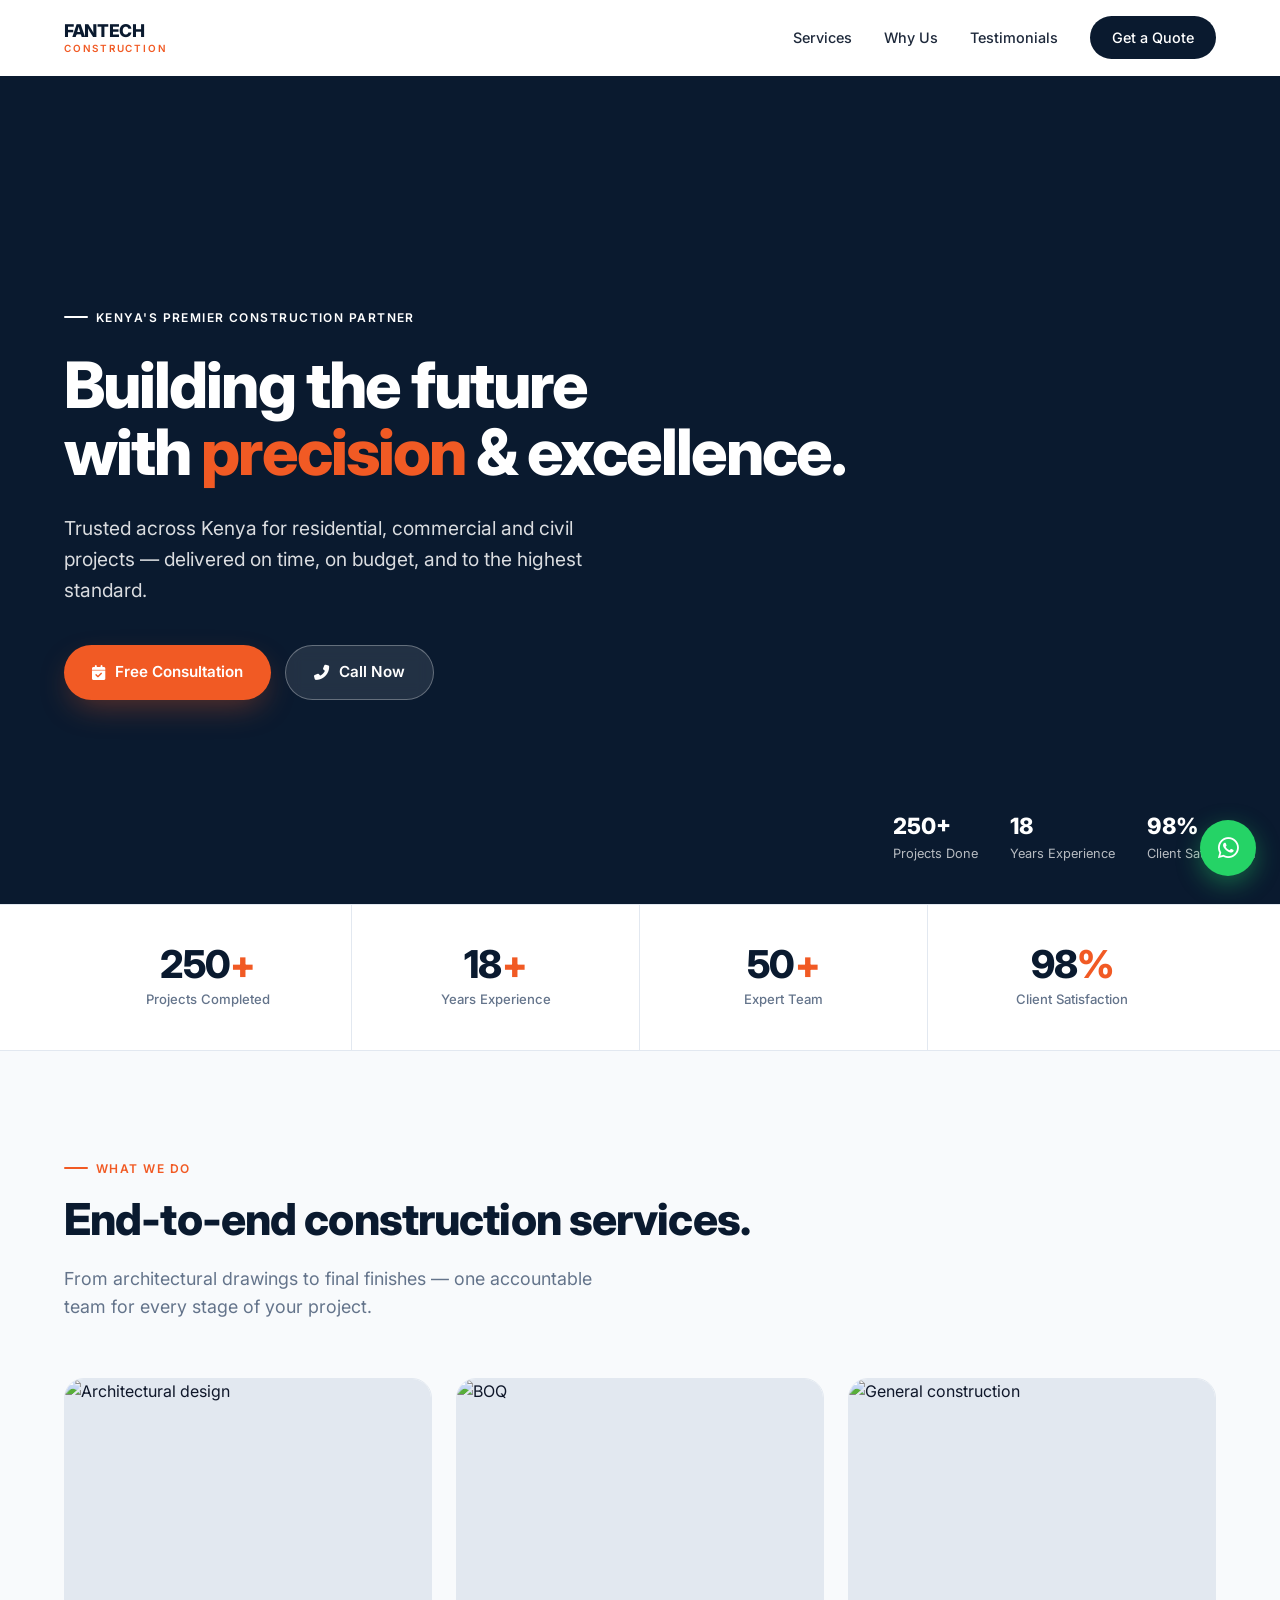
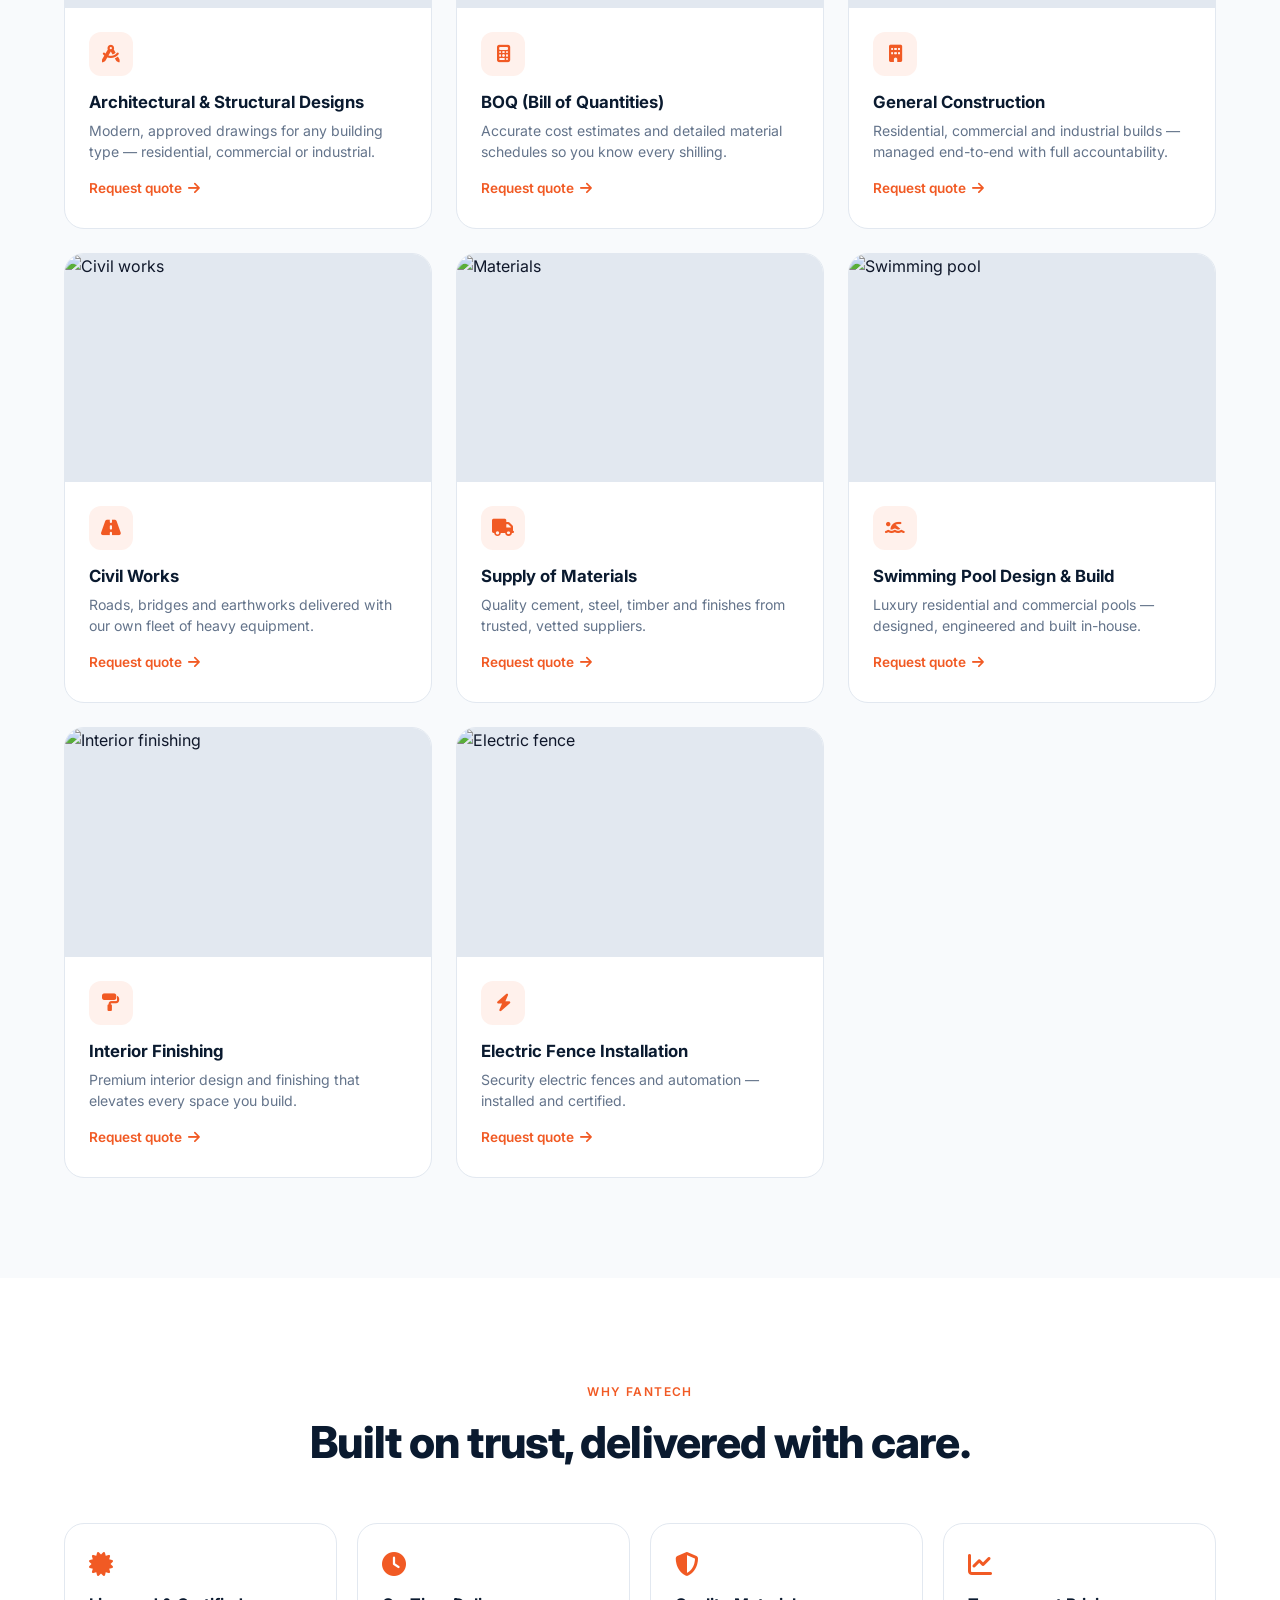
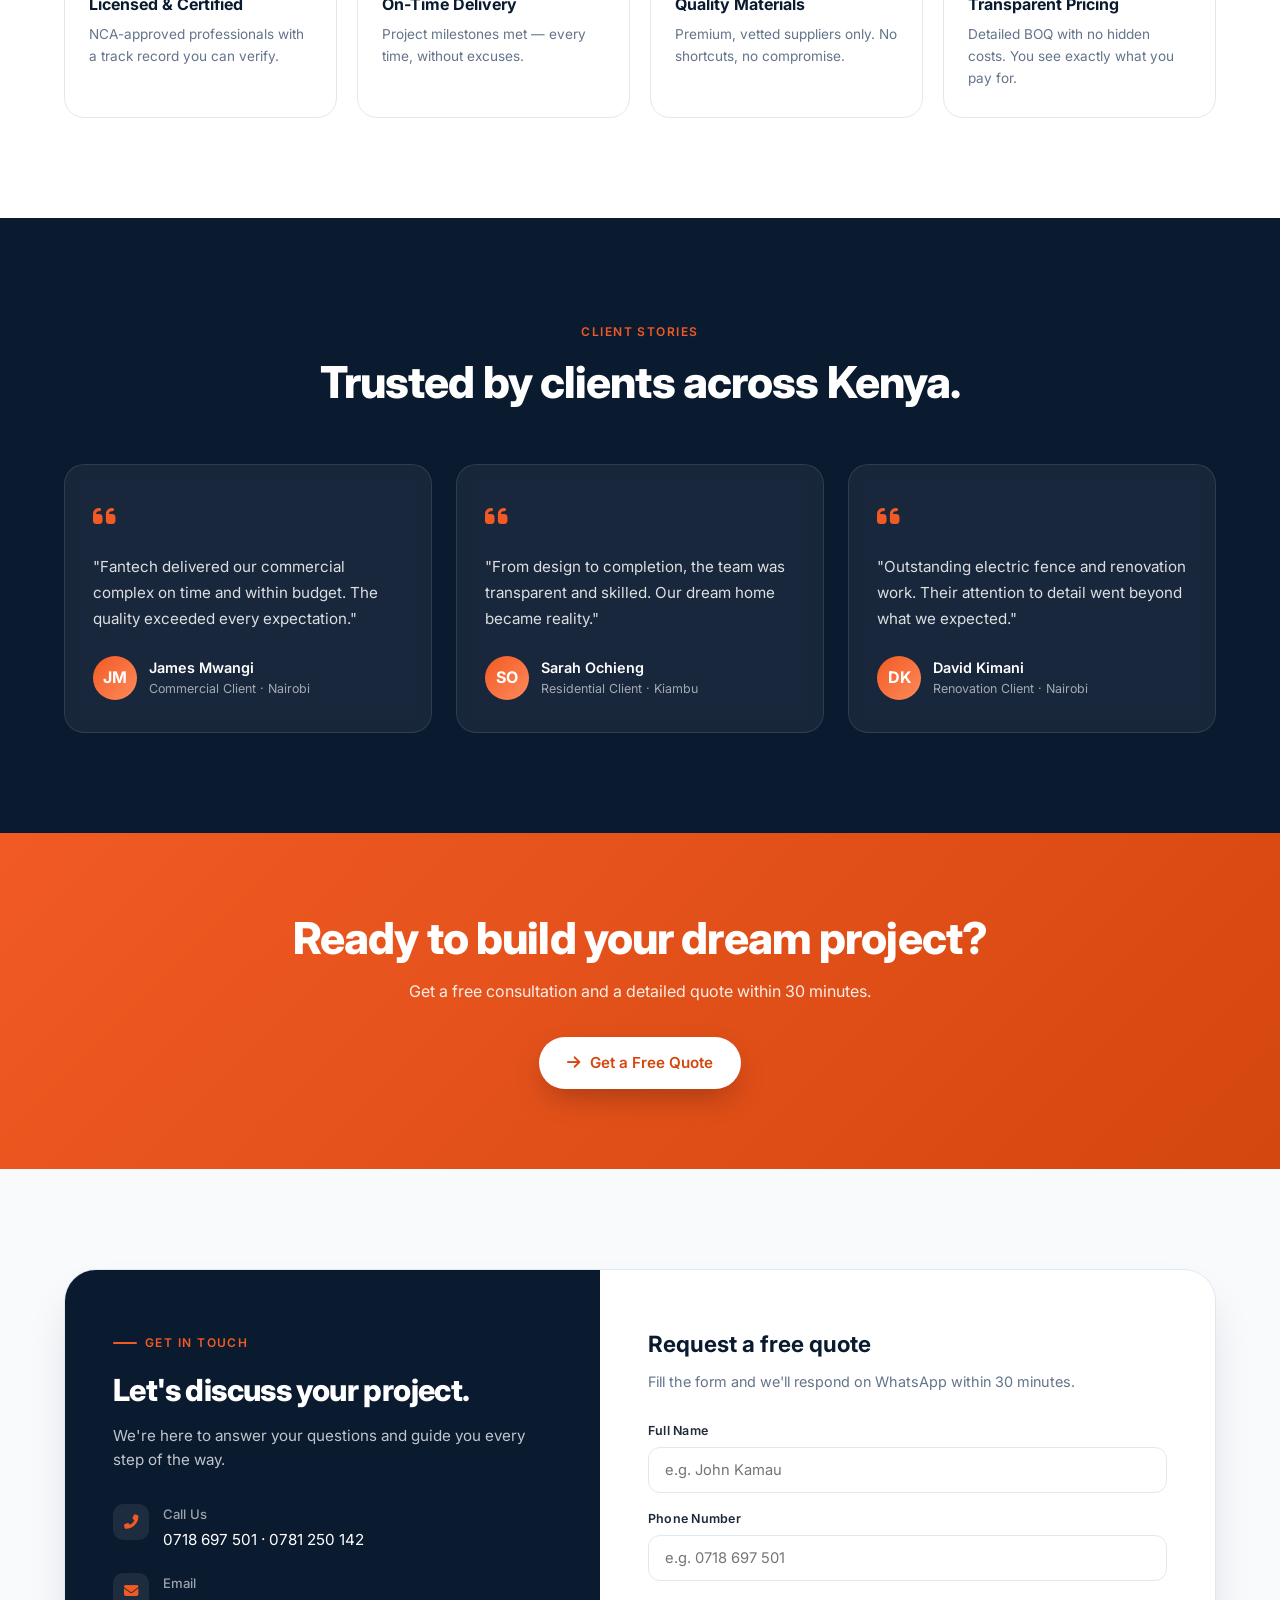
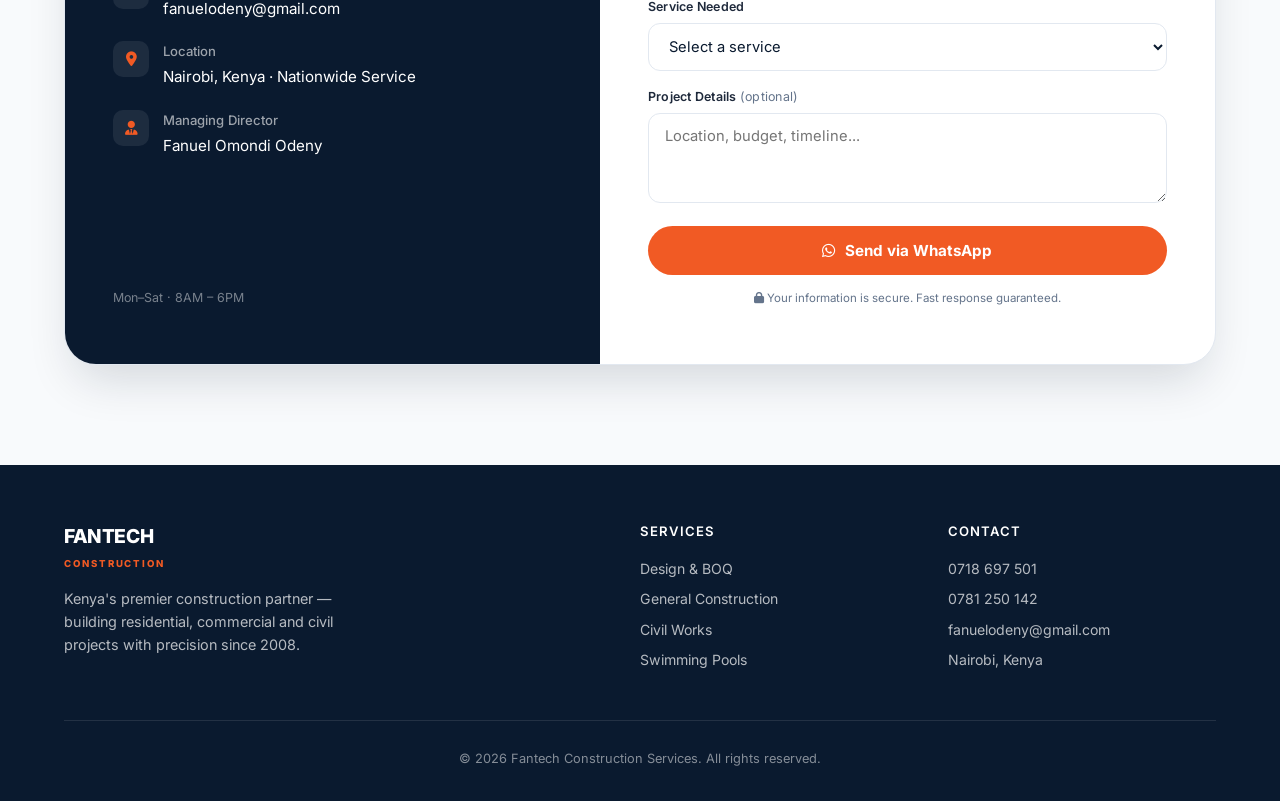
==== commit 46d97bbc: "Update index.html" ====
--- a/index.html
+++ b/index.html
@@ -3,464 +3,1233 @@
 <head>
     <meta charset="UTF-8">
     <meta name="viewport" content="width=device-width, initial-scale=1.0, viewport-fit=cover">
-    <title>Fantech Construction | Kenya's #1 Premier Building & Civil Works Contractor</title>
-    <meta name="description" content="Fantech Construction – Nairobi, Kenya. Award-winning expert in architectural designs, BOQ, general construction, civil works, swimming pools, electric fences, interior finishing & material supply. Call 0718 697501">
+    <title>Fantech Construction | Kenya's Premier Builder</title>
+    <meta name="description" content="Fantech Construction – Nairobi, Kenya. Architectural designs, BOQ, general construction, civil works, swimming pools, electric fences & interior finishing. Call 0718 697 501.">
     <meta name="keywords" content="construction Kenya, building contractor Nairobi, swimming pool design, electric fence installation, BOQ, civil works Kenya, Fantech">
     <meta name="author" content="Fanuel Omondi Odeny - Fantech Construction">
     <meta name="robots" content="index, follow">
 
-    <!-- Open Graph -->
     <meta property="og:title" content="Fantech Construction | Kenya's Premier Builder">
-    <meta property="og:description" content="Award-winning construction services across Kenya. 250+ projects completed. Call 0718 697501">
+    <meta property="og:description" content="Award-winning construction services across Kenya. 250+ projects completed.">
     <meta property="og:type" content="website">
     <meta property="og:url" content="https://fantechconstructions.co.ke">
     <meta property="og:image" content="https://i.ibb.co/mVFvZsb6/Bc-U6T.jpg">
 
-    <!-- Twitter -->
     <meta name="twitter:card" content="summary_large_image">
     <meta name="twitter:title" content="Fantech Construction | Kenya's Premier Builder">
-    <meta name="twitter:description" content="Award-winning construction services across Kenya. 250+ projects completed.">
-
-    <!-- Geo Tags -->
+    <meta name="twitter:description" content="Award-winning construction services across Kenya.">
+
     <meta name="geo.region" content="KE">
     <meta name="geo.placename" content="Nairobi">
 
     <link rel="canonical" href="https://fantechconstructions.co.ke">
     <link rel="preconnect" href="https://fonts.googleapis.com">
+    <link rel="preconnect" href="https://fonts.gstatic.com" crossorigin>
     <link rel="preconnect" href="https://cdnjs.cloudflare.com">
     <link rel="preconnect" href="https://images.unsplash.com">
     <link rel="preconnect" href="https://images.pexels.com">
     <link rel="preconnect" href="https://i.ibb.co">
 
-    <link href="https://fonts.googleapis.com/css2?family=Inter:opsz,wght@14..32,300;14..32,400;14..32,500;14..32,600;14..32,700;14..32,800&display=swap" rel="stylesheet">
+    <link href="https://fonts.googleapis.com/css2?family=Inter:wght@300;400;500;600;700;800;900&display=swap" rel="stylesheet">
     <link rel="stylesheet" href="https://cdnjs.cloudflare.com/ajax/libs/font-awesome/6.5.1/css/all.min.css">
 
-    <!-- Favicon (inline emoji) -->
     <link rel="icon" href="data:image/svg+xml,<svg xmlns=%22http://www.w3.org/2000/svg%22 viewBox=%220 0 100 100%22><text y=%22.9em%22 font-size=%2290%22>🏗️</text></svg>">
 
     <style>
-        * { margin: 0; padding: 0; box-sizing: border-box; }
-        html { scroll-behavior: smooth; }
-        body { font-family: 'Inter', sans-serif; background: #FFFFFF; overflow-x: hidden; }
+        /* ============================================================
+           RESET & BASE
+        ============================================================ */
+        *, *::before, *::after { margin: 0; padding: 0; box-sizing: border-box; }
+        html { scroll-behavior: smooth; -webkit-text-size-adjust: 100%; }
+        body {
+            font-family: 'Inter', -apple-system, BlinkMacSystemFont, sans-serif;
+            background: #ffffff;
+            color: #0F172A;
+            line-height: 1.6;
+            overflow-x: hidden;
+            -webkit-font-smoothing: antialiased;
+        }
+        img { max-width: 100%; display: block; }
+        a { color: inherit; }
+        button { font-family: inherit; }
+
         :root {
-            --primary: #0A2540;
-            --primary-dark: #041e30;
+            --ink: #0A1A2F;
+            --ink-soft: #1E293B;
+            --muted: #64748B;
+            --line: #E2E8F0;
+            --bg-soft: #F8FAFC;
             --accent: #F15A24;
-            --accent-dark: #d44a18;
-            --gray-50: #F8FAFC;
-            --gray-100: #F1F5F9;
-            --gray-200: #E2E8F0;
-            --gray-600: #475569;
-            --gray-900: #0F172A;
-            --shadow-xl: 0 25px 50px -12px rgba(0,0,0,0.25);
-            --shadow-lg: 0 10px 30px -8px rgba(0,0,0,0.1);
-            --shadow-md: 0 4px 6px -2px rgba(0,0,0,0.05);
-        }
-        ::-webkit-scrollbar { width: 8px; }
-        ::-webkit-scrollbar-track { background: var(--gray-200); }
-        ::-webkit-scrollbar-thumb { background: var(--accent); border-radius: 20px; }
-
-        .loader { position: fixed; inset: 0; background: var(--primary); display: flex; align-items: center; justify-content: center; z-index: 10000; transition: opacity 0.3s; pointer-events: none; opacity: 0; }
-        .progress-bar { position: fixed; top: 0; left: 0; height: 3px; background: var(--accent); width: 0%; z-index: 10001; transition: width 0.2s; }
-        .container { max-width: 1280px; margin: 0 auto; padding: 0 24px; }
-        .section-title { font-size: 2.2rem; font-weight: 800; text-align: center; margin-bottom: 3rem; color: var(--primary); }
-        .section-title:after { content: ''; display: block; width: 70px; height: 4px; background: var(--accent); margin: 12px auto 0; border-radius: 4px; }
-        [data-aos] { opacity: 0; transform: translateY(30px); transition: all 0.7s cubic-bezier(0.2, 0.9, 0.4, 1.1); }
-        [data-aos].aos-animate { opacity: 1; transform: translateY(0); }
-        .btn { display: inline-flex; align-items: center; gap: 12px; padding: 12px 32px; border-radius: 40px; font-weight: 600; transition: all 0.3s; text-decoration: none; cursor: pointer; border: none; }
-        .btn-primary { background: var(--accent); color: white; box-shadow: 0 4px 12px rgba(241,90,36,0.3); }
-        .btn-primary:hover { background: var(--accent-dark); transform: translateY(-3px); }
-        .btn-outline-light { border: 2px solid white; background: transparent; color: white; }
-        .btn-outline-light:hover { background: white; color: var(--primary); transform: translateY(-3px); }
-
-        .hero { position: relative; min-height: 90vh; display: flex; align-items: center; overflow: hidden; }
-        .slide { position: absolute; top: 0; left: 0; width: 100%; height: 100%; background-size: cover; background-position: center center; background-repeat: no-repeat; opacity: 0; transition: opacity 1s ease-in-out; will-change: opacity; }
-        .slide.active { opacity: 1; z-index: 1; }
-        .slide::after { content: ''; position: absolute; inset: 0; background: rgba(10,37,64,0.65); }
-        .slide1 { background-image: url('https://i.ibb.co/mVFvZsb6/Bc-U6T.jpg'); }
-        .slide2 { background-image: url('https://i.ibb.co/mVwY6vK1/e-Cz6F.jpg'); }
-        .slide3 { background-image: url('https://i.ibb.co/vxV4Q4wh/o-MM97.jpg'); }
-        .slide4 { background-image: url('https://i.ibb.co/WvcRtG64/VCtat.jpg'); }
-        .slide5 { background-image: url('https://images.unsplash.com/photo-1541888946425-d81bb19240f5?w=1400&q=75'); }
-
-        .hero-content { position: relative; z-index: 10; color: white; max-width: 720px; padding: 0 24px; }
-        .hero-badge { display: inline-block; background: rgba(241,90,36,0.2); backdrop-filter: blur(8px); padding: 6px 18px; border-radius: 40px; font-size: 0.85rem; margin-bottom: 24px; border: 1px solid rgba(241,90,36,0.5); }
-        .hero h1 { font-size: 3.5rem; font-weight: 800; line-height: 1.2; margin-bottom: 20px; }
-        .hero h1 span { color: var(--accent); }
-        .typing-text { font-size: 1.3rem; margin-bottom: 20px; min-height: 70px; }
-        .typed { color: var(--accent); font-weight: 700; border-right: 2px solid var(--accent); padding-right: 4px; animation: blink 0.7s infinite; }
-        @keyframes blink { 50% { border-color: transparent; } }
-        .hero-desc { font-size: 1rem; margin-bottom: 32px; line-height: 1.6; opacity: 0.95; }
-        .hero-buttons { display: flex; gap: 20px; flex-wrap: wrap; }
-
-        .slide-indicators { position: absolute; bottom: 30px; left: 50%; transform: translateX(-50%); display: flex; gap: 12px; z-index: 15; }
-        .indicator { width: 12px; height: 12px; border-radius: 50%; background: rgba(255,255,255,0.5); cursor: pointer; transition: all 0.3s; border: none; }
-        .indicator.active { background: var(--accent); width: 32px; border-radius: 20px; }
-
-        .stats-section { background: white; margin-top: -50px; position: relative; z-index: 20; padding: 32px 32px; border-radius: 32px; box-shadow: var(--shadow-xl); margin-bottom: 60px; }
-        .stats-grid { display: flex; justify-content: space-between; flex-wrap: wrap; gap: 30px; text-align: center; }
-        .stat-item { flex: 1; min-width: 140px; transition: transform 0.2s; }
-        .stat-item:hover { transform: translateY(-5px); }
-        .stat-number { font-size: 2.8rem; font-weight: 800; color: var(--accent); }
-        .stat-label { font-weight: 500; color: var(--gray-600); }
-
-        .services-grid { display: grid; grid-template-columns: repeat(auto-fill, minmax(300px, 1fr)); gap: 32px; margin: 50px 0; }
-        .service-card { background: white; border-radius: 24px; overflow: hidden; box-shadow: 0 10px 25px -5px rgba(0,0,0,0.05); transition: all 0.35s ease; border: 1px solid var(--gray-200); cursor: pointer; }
-        .service-card:hover { transform: translateY(-10px); box-shadow: var(--shadow-xl); }
-        .service-img { width: 100%; height: 200px; object-fit: cover; transition: transform 0.5s; }
-        .service-card:hover .service-img { transform: scale(1.05); }
-        .service-content { padding: 24px; text-align: center; }
-        .service-icon { font-size: 2.5rem; color: var(--accent); margin-bottom: 16px; }
-        .service-content h3 { font-size: 1.35rem; margin-bottom: 10px; color: var(--primary); }
-        .service-link { display: inline-block; color: var(--accent); font-weight: 600; margin-top: 12px; text-decoration: none; }
-        .service-link:hover { transform: translateX(5px); display: inline-block; }
-
-        .why-choose { padding: 60px 0 40px; }
-        .features-grid { display: grid; grid-template-columns: repeat(auto-fit, minmax(240px, 1fr)); gap: 30px; margin-top: 30px; }
-        .feature { text-align: center; padding: 32px 20px; background: var(--gray-50); border-radius: 28px; transition: all 0.3s; }
-        .feature:hover { transform: translateY(-6px); background: white; box-shadow: var(--shadow-lg); }
-        .feature i { font-size: 2.5rem; color: var(--accent); margin-bottom: 20px; }
-
-        .testimonials-section { background: linear-gradient(135deg, var(--primary) 0%, #0a2a44 100%); padding: 80px 0; margin: 60px 0; color: white; }
-        .testimonials-section .section-title { color: white; }
-        .testimonials-grid { display: grid; grid-template-columns: repeat(auto-fit, minmax(300px, 1fr)); gap: 30px; }
-        .testimonial-card { background: rgba(255,255,255,0.1); backdrop-filter: blur(10px); padding: 32px; border-radius: 28px; text-align: center; transition: 0.3s; }
-        .testimonial-card:hover { background: rgba(255,255,255,0.2); transform: translateY(-5px); }
-        .testimonial-card i { font-size: 2.5rem; color: var(--accent); margin-bottom: 16px; }
-
-        .ready-section { background: linear-gradient(110deg, var(--primary) 0%, var(--primary-dark) 100%); padding: 70px 40px; text-align: center; border-radius: 40px; margin: 60px 0; color: white; }
-        .ready-section h2 { font-size: 2rem; margin-bottom: 16px; }
-
-        .contact-modern { background: var(--gray-50); border-radius: 48px; margin: 60px 0; overflow: hidden; box-shadow: var(--shadow-xl); }
-        .contact-grid { display: grid; grid-template-columns: 1fr 1.2fr; gap: 0; }
-        .contact-info-panel { background: var(--primary); padding: 48px 40px; color: white; display: flex; flex-direction: column; justify-content: space-between; }
-        .contact-badge { display: inline-block; background: rgba(241,90,36,0.2); padding: 6px 16px; border-radius: 40px; font-size: 0.8rem; font-weight: 500; width: fit-content; margin-bottom: 32px; border: 1px solid rgba(241,90,36,0.4); }
-        .contact-info-panel h2 { font-size: 2rem; font-weight: 700; margin-bottom: 20px; line-height: 1.2; }
-        .contact-info-panel h2 span { color: var(--accent); }
-        .contact-desc { margin-bottom: 40px; opacity: 0.85; line-height: 1.5; }
-        .info-list { display: flex; flex-direction: column; gap: 24px; margin-bottom: 48px; }
-        .info-item { display: flex; align-items: center; gap: 16px; }
-        .info-icon { width: 48px; height: 48px; background: rgba(255,255,255,0.1); border-radius: 60px; display: flex; align-items: center; justify-content: center; font-size: 1.3rem; color: var(--accent); flex-shrink: 0; }
-        .info-text h4 { font-weight: 600; margin-bottom: 4px; }
-        .info-text p, .info-text a { color: rgba(255,255,255,0.8); text-decoration: none; font-size: 0.9rem; }
-        .info-text a:hover { color: var(--accent); }
-        .service-pills { display: flex; flex-wrap: wrap; gap: 10px; margin-top: 20px; }
-        .pill { background: rgba(255,255,255,0.1); padding: 6px 14px; border-radius: 40px; font-size: 0.75rem; font-weight: 500; }
-
-        .contact-form-panel { background: white; padding: 48px 40px; }
-        .contact-form-panel h3 { font-size: 1.6rem; font-weight: 700; color: var(--primary); margin-bottom: 8px; }
-        .form-subhead { color: var(--gray-600); margin-bottom: 32px; font-size: 0.9rem; }
-        .form-group { margin-bottom: 24px; }
-        .form-group input, .form-group select, .form-group textarea { width: 100%; padding: 14px 18px; border: 2px solid var(--gray-200); border-radius: 20px; font-family: inherit; transition: 0.2s; font-size: 0.95rem; background: var(--gray-50); }
-        .form-group input:focus, .form-group select:focus, .form-group textarea:focus { border-color: var(--accent); outline: none; background: white; box-shadow: 0 0 0 3px rgba(241,90,36,0.1); }
-        .error-message { color: #dc2626; font-size: 0.7rem; display: none; margin-top: 6px; margin-left: 12px; }
-        .error-message.show { display: block; }
-        .submit-btn { background: var(--accent); width: 100%; padding: 15px; border-radius: 50px; font-weight: 700; font-size: 1rem; color: white; border: none; cursor: pointer; transition: all 0.2s; display: flex; align-items: center; justify-content: center; gap: 12px; }
+            --accent-soft: #FFF1EC;
+            --accent-dark: #D4470F;
+            --radius-sm: 12px;
+            --radius: 20px;
+            --radius-lg: 32px;
+            --shadow-sm: 0 1px 2px rgba(15,23,42,0.04);
+            --shadow: 0 4px 16px -4px rgba(15,23,42,0.08);
+            --shadow-lg: 0 24px 48px -12px rgba(15,23,42,0.16);
+            --shadow-accent: 0 12px 32px -8px rgba(241,90,36,0.4);
+            --max: 1200px;
+        }
+
+        .wrap { max-width: var(--max); margin: 0 auto; padding: 0 24px; }
+        @media (max-width: 640px) { .wrap { padding: 0 20px; } }
+
+        /* ============================================================
+           TYPOGRAPHY
+        ============================================================ */
+        .eyebrow {
+            display: inline-flex;
+            align-items: center;
+            gap: 8px;
+            font-size: 0.75rem;
+            font-weight: 600;
+            letter-spacing: 0.12em;
+            text-transform: uppercase;
+            color: var(--accent);
+        }
+        .eyebrow::before {
+            content: '';
+            width: 24px; height: 2px;
+            background: var(--accent);
+            border-radius: 2px;
+        }
+        .display {
+            font-size: clamp(2.2rem, 5.5vw, 4rem);
+            font-weight: 800;
+            line-height: 1.05;
+            letter-spacing: -0.03em;
+            color: var(--ink);
+        }
+        .display em { font-style: normal; color: var(--accent); }
+        .h2 {
+            font-size: clamp(1.8rem, 3.5vw, 2.75rem);
+            font-weight: 800;
+            line-height: 1.15;
+            letter-spacing: -0.02em;
+            color: var(--ink);
+        }
+        .lede {
+            font-size: clamp(1rem, 1.4vw, 1.15rem);
+            color: var(--muted);
+            max-width: 560px;
+        }
+
+        /* ============================================================
+           BUTTONS
+        ============================================================ */
+        .btn {
+            display: inline-flex;
+            align-items: center;
+            justify-content: center;
+            gap: 10px;
+            padding: 14px 28px;
+            border-radius: 100px;
+            font-weight: 600;
+            font-size: 0.95rem;
+            text-decoration: none;
+            border: none;
+            cursor: pointer;
+            transition: transform 0.25s ease, box-shadow 0.25s ease, background 0.25s ease;
+            white-space: nowrap;
+        }
+        .btn:active { transform: scale(0.98); }
+        .btn-primary {
+            background: var(--accent);
+            color: #fff;
+            box-shadow: var(--shadow-accent);
+        }
+        .btn-primary:hover { background: var(--accent-dark); transform: translateY(-2px); }
+        .btn-ghost {
+            background: rgba(255,255,255,0.1);
+            color: #fff;
+            border: 1.5px solid rgba(255,255,255,0.3);
+            backdrop-filter: blur(8px);
+        }
+        .btn-ghost:hover { background: rgba(255,255,255,0.2); border-color: rgba(255,255,255,0.5); }
+        .btn-dark {
+            background: var(--ink);
+            color: #fff;
+        }
+        .btn-dark:hover { background: var(--ink-soft); transform: translateY(-2px); }
+
+        /* ============================================================
+           NAV
+        ============================================================ */
+        .nav {
+            position: sticky;
+            top: 0;
+            z-index: 100;
+            background: rgba(255,255,255,0.85);
+            backdrop-filter: blur(20px) saturate(180%);
+            -webkit-backdrop-filter: blur(20px) saturate(180%);
+            border-bottom: 1px solid transparent;
+            transition: border-color 0.3s;
+        }
+        .nav.scrolled { border-color: var(--line); }
+        .nav-inner {
+            max-width: var(--max);
+            margin: 0 auto;
+            padding: 16px 24px;
+            display: flex;
+            align-items: center;
+            justify-content: space-between;
+            gap: 24px;
+        }
+        .brand {
+            font-size: 1.1rem;
+            font-weight: 800;
+            letter-spacing: -0.02em;
+            color: var(--ink);
+            text-decoration: none;
+            line-height: 1.1;
+        }
+        .brand span { display: block; font-size: 0.62rem; font-weight: 600; letter-spacing: 0.18em; color: var(--accent); margin-top: 2px; }
+        .nav-links {
+            display: flex;
+            align-items: center;
+            gap: 32px;
+        }
+        .nav-links a {
+            font-size: 0.9rem;
+            font-weight: 500;
+            color: var(--ink-soft);
+            text-decoration: none;
+            transition: color 0.2s;
+            position: relative;
+        }
+        .nav-links a:not(.nav-cta):hover { color: var(--accent); }
+        .nav-cta {
+            background: var(--ink);
+            color: #fff !important;
+            padding: 10px 22px;
+            border-radius: 100px;
+            font-weight: 600;
+            transition: background 0.2s;
+        }
+        .nav-cta:hover { background: var(--accent); }
+        .nav-toggle {
+            display: none;
+            background: none;
+            border: none;
+            font-size: 1.4rem;
+            color: var(--ink);
+            cursor: pointer;
+            padding: 8px;
+        }
+        @media (max-width: 860px) {
+            .nav-links {
+                position: fixed;
+                top: 68px;
+                left: 0;
+                right: 0;
+                background: #fff;
+                flex-direction: column;
+                gap: 4px;
+                padding: 16px 24px 24px;
+                border-bottom: 1px solid var(--line);
+                box-shadow: var(--shadow-lg);
+                transform: translateY(-120%);
+                transition: transform 0.35s cubic-bezier(0.4,0,0.2,1);
+            }
+            .nav-links.open { transform: translateY(0); }
+            .nav-links a { width: 100%; padding: 14px 0; border-bottom: 1px solid var(--line); }
+            .nav-links a:last-child { border-bottom: none; }
+            .nav-cta { text-align: center; margin-top: 8px; }
+            .nav-toggle { display: block; }
+        }
+
+        /* ============================================================
+           HERO
+        ============================================================ */
+        .hero {
+            position: relative;
+            min-height: 92vh;
+            display: flex;
+            align-items: center;
+            overflow: hidden;
+            background: var(--ink);
+        }
+        .hero-bg {
+            position: absolute;
+            inset: 0;
+            background-size: cover;
+            background-position: center;
+            opacity: 0;
+            transition: opacity 1.4s ease;
+        }
+        .hero-bg.active { opacity: 1; }
+        .hero::after {
+            content: '';
+            position: absolute;
+            inset: 0;
+            background: linear-gradient(180deg, rgba(10,26,47,0.55) 0%, rgba(10,26,47,0.75) 60%, rgba(10,26,47,0.92) 100%);
+        }
+        .hero-inner {
+            position: relative;
+            z-index: 2;
+            width: 100%;
+            max-width: var(--max);
+            margin: 0 auto;
+            padding: 120px 24px 100px;
+        }
+        .hero .eyebrow { color: #fff; margin-bottom: 24px; }
+        .hero .eyebrow::before { background: #fff; }
+        .hero .display { color: #fff; max-width: 900px; margin-bottom: 28px; }
+        .hero .display em { color: var(--accent); }
+        .hero-sub {
+            font-size: clamp(1rem, 1.5vw, 1.2rem);
+            color: rgba(255,255,255,0.85);
+            max-width: 560px;
+            margin-bottom: 40px;
+            line-height: 1.6;
+        }
+        .hero-actions { display: flex; gap: 14px; flex-wrap: wrap; }
+
+        .hero-meta {
+            position: absolute;
+            bottom: 40px;
+            right: 24px;
+            z-index: 2;
+            display: flex;
+            gap: 32px;
+            color: rgba(255,255,255,0.7);
+            font-size: 0.8rem;
+        }
+        .hero-meta strong { display: block; color: #fff; font-size: 1.4rem; font-weight: 800; }
+        @media (max-width: 640px) { .hero-meta { display: none; } }
+
+        /* ============================================================
+           SECTION SPACING
+        ============================================================ */
+        section { padding: 100px 0; }
+        @media (max-width: 768px) { section { padding: 72px 0; } }
+
+        .section-head {
+            max-width: 720px;
+            margin-bottom: 56px;
+        }
+        .section-head .eyebrow { margin-bottom: 16px; }
+        .section-head .h2 { margin-bottom: 20px; }
+        .section-head.center { margin-left: auto; margin-right: auto; text-align: center; }
+        .section-head.center .eyebrow::before { display: none; }
+        .section-head.center .eyebrow { justify-content: center; }
+
+        /* ============================================================
+           STATS BAR
+        ============================================================ */
+        .stats {
+            background: #fff;
+            border-top: 1px solid var(--line);
+            border-bottom: 1px solid var(--line);
+            padding: 0;
+        }
+        .stats-grid {
+            display: grid;
+            grid-template-columns: repeat(4, 1fr);
+            divide-x: 1px solid var(--line);
+        }
+        .stat {
+            padding: 40px 24px;
+            text-align: center;
+            border-right: 1px solid var(--line);
+        }
+        .stat:last-child { border-right: none; }
+        .stat-num {
+            font-size: clamp(1.8rem, 3vw, 2.5rem);
+            font-weight: 800;
+            color: var(--ink);
+            letter-spacing: -0.02em;
+            line-height: 1;
+            margin-bottom: 6px;
+        }
+        .stat-num em { font-style: normal; color: var(--accent); }
+        .stat-label { font-size: 0.82rem; color: var(--muted); font-weight: 500; }
+        @media (max-width: 640px) {
+            .stats-grid { grid-template-columns: repeat(2, 1fr); }
+            .stat:nth-child(2) { border-right: none; }
+            .stat:nth-child(1), .stat:nth-child(2) { border-bottom: 1px solid var(--line); }
+        }
+
+        /* ============================================================
+           SERVICES
+        ============================================================ */
+        .services { background: var(--bg-soft); }
+        .services-grid {
+            display: grid;
+            grid-template-columns: repeat(auto-fill, minmax(280px, 1fr));
+            gap: 24px;
+        }
+        .service {
+            background: #fff;
+            border-radius: var(--radius);
+            overflow: hidden;
+            border: 1px solid var(--line);
+            transition: transform 0.4s cubic-bezier(0.2,0.8,0.2,1), box-shadow 0.4s, border-color 0.4s;
+            display: flex;
+            flex-direction: column;
+        }
+        .service:hover {
+            transform: translateY(-6px);
+            box-shadow: var(--shadow-lg);
+            border-color: transparent;
+        }
+        .service-media {
+            aspect-ratio: 16 / 10;
+            overflow: hidden;
+            position: relative;
+            background: var(--line);
+        }
+        .service-media img {
+            width: 100%; height: 100%;
+            object-fit: cover;
+            transition: transform 0.6s cubic-bezier(0.2,0.8,0.2,1);
+        }
+        .service:hover .service-media img { transform: scale(1.06); }
+        .service-body { padding: 24px 24px 28px; flex: 1; display: flex; flex-direction: column; }
+        .service-icon {
+            width: 44px; height: 44px;
+            border-radius: 12px;
+            background: var(--accent-soft);
+            color: var(--accent);
+            display: flex;
+            align-items: center;
+            justify-content: center;
+            font-size: 1.1rem;
+            margin-bottom: 16px;
+        }
+        .service h3 {
+            font-size: 1.05rem;
+            font-weight: 700;
+            color: var(--ink);
+            margin-bottom: 6px;
+            line-height: 1.3;
+        }
+        .service p {
+            font-size: 0.88rem;
+            color: var(--muted);
+            line-height: 1.5;
+            flex: 1;
+        }
+        .service-link {
+            display: inline-flex;
+            align-items: center;
+            gap: 6px;
+            font-size: 0.85rem;
+            font-weight: 600;
+            color: var(--accent);
+            text-decoration: none;
+            margin-top: 16px;
+            transition: gap 0.25s;
+        }
+        .service-link:hover { gap: 10px; }
+
+        /* ============================================================
+           WHY US
+        ============================================================ */
+        .why-grid {
+            display: grid;
+            grid-template-columns: repeat(auto-fit, minmax(220px, 1fr));
+            gap: 20px;
+        }
+        .why-card {
+            padding: 28px 24px;
+            background: #fff;
+            border: 1px solid var(--line);
+            border-radius: var(--radius);
+            transition: border-color 0.3s, transform 0.3s;
+        }
+        .why-card:hover { border-color: var(--accent); transform: translateY(-4px); }
+        .why-card i {
+            font-size: 1.5rem;
+            color: var(--accent);
+            margin-bottom: 16px;
+            display: block;
+        }
+        .why-card h3 {
+            font-size: 1rem;
+            font-weight: 700;
+            color: var(--ink);
+            margin-bottom: 6px;
+        }
+        .why-card p { font-size: 0.85rem; color: var(--muted); }
+
+        /* ============================================================
+           TESTIMONIALS
+        ============================================================ */
+        .testimonials { background: var(--ink); color: #fff; }
+        .testimonials .section-head .h2 { color: #fff; }
+        .testimonials .section-head .eyebrow { color: var(--accent); }
+        .testi-grid {
+            display: grid;
+            grid-template-columns: repeat(auto-fit, minmax(280px, 1fr));
+            gap: 24px;
+        }
+        .testi {
+            padding: 32px 28px;
+            background: rgba(255,255,255,0.06);
+            border: 1px solid rgba(255,255,255,0.1);
+            border-radius: var(--radius);
+            backdrop-filter: blur(8px);
+            transition: background 0.3s, transform 0.3s;
+        }
+        .testi:hover { background: rgba(255,255,255,0.1); transform: translateY(-4px); }
+        .testi-quote {
+            font-size: 1.6rem;
+            color: var(--accent);
+            margin-bottom: 16px;
+        }
+        .testi p {
+            font-size: 0.95rem;
+            line-height: 1.7;
+            color: rgba(255,255,255,0.85);
+            margin-bottom: 24px;
+        }
+        .testi-author {
+            display: flex;
+            align-items: center;
+            gap: 12px;
+        }
+        .testi-avatar {
+            width: 44px; height: 44px;
+            border-radius: 50%;
+            background: linear-gradient(135deg, var(--accent), #ff8a5b);
+            display: flex;
+            align-items: center;
+            justify-content: center;
+            font-weight: 700;
+            color: #fff;
+            font-size: 1rem;
+        }
+        .testi-name { font-weight: 600; font-size: 0.9rem; }
+        .testi-role { font-size: 0.78rem; color: rgba(255,255,255,0.6); }
+
+        /* ============================================================
+           CTA BAND
+        ============================================================ */
+        .cta-band {
+            background: linear-gradient(135deg, var(--accent) 0%, var(--accent-dark) 100%);
+            color: #fff;
+            text-align: center;
+            padding: 80px 24px;
+        }
+        .cta-band .h2 { color: #fff; margin-bottom: 16px; max-width: 720px; margin-left: auto; margin-right: auto; }
+        .cta-band p { color: rgba(255,255,255,0.9); margin-bottom: 32px; max-width: 560px; margin-left: auto; margin-right: auto; }
+        .cta-band .btn-primary { background: #fff; color: var(--accent-dark); box-shadow: 0 12px 32px -8px rgba(0,0,0,0.3); }
+        .cta-band .btn-primary:hover { background: var(--ink); color: #fff; }
+
+        /* ============================================================
+           CONTACT
+        ============================================================ */
+        .contact { background: var(--bg-soft); }
+        .contact-card {
+            display: grid;
+            grid-template-columns: 1fr 1.15fr;
+            background: #fff;
+            border-radius: var(--radius-lg);
+            overflow: hidden;
+            box-shadow: var(--shadow-lg);
+            border: 1px solid var(--line);
+        }
+        .contact-left {
+            background: var(--ink);
+            color: #fff;
+            padding: 56px 48px;
+            display: flex;
+            flex-direction: column;
+            justify-content: space-between;
+            gap: 40px;
+        }
+        .contact-left .eyebrow { color: var(--accent); margin-bottom: 20px; }
+        .contact-left .h2 { color: #fff; margin-bottom: 16px; font-size: 1.9rem; }
+        .contact-left p { color: rgba(255,255,255,0.75); font-size: 0.95rem; margin-bottom: 8px; }
+        .contact-list { display: flex; flex-direction: column; gap: 20px; margin-top: 32px; }
+        .contact-item { display: flex; align-items: flex-start; gap: 14px; }
+        .contact-item i {
+            width: 36px; height: 36px;
+            background: rgba(255,255,255,0.08);
+            border-radius: 10px;
+            display: flex;
+            align-items: center;
+            justify-content: center;
+            color: var(--accent);
+            font-size: 0.9rem;
+            flex-shrink: 0;
+        }
+        .contact-item div strong { display: block; font-size: 0.82rem; color: rgba(255,255,255,0.6); font-weight: 500; margin-bottom: 2px; }
+        .contact-item div a, .contact-item div span { color: #fff; font-size: 0.95rem; text-decoration: none; }
+        .contact-item div a:hover { color: var(--accent); }
+
+        .contact-right { padding: 56px 48px; }
+        .contact-right h3 { font-size: 1.4rem; font-weight: 700; color: var(--ink); margin-bottom: 8px; }
+        .contact-right .sub { font-size: 0.9rem; color: var(--muted); margin-bottom: 28px; }
+        .field { margin-bottom: 16px; }
+        .field label {
+            display: block;
+            font-size: 0.78rem;
+            font-weight: 600;
+            color: var(--ink-soft);
+            margin-bottom: 6px;
+            letter-spacing: 0.02em;
+        }
+        .field input, .field select, .field textarea {
+            width: 100%;
+            padding: 13px 16px;
+            border: 1.5px solid var(--line);
+            border-radius: var(--radius-sm);
+            font-family: inherit;
+            font-size: 0.92rem;
+            background: #fff;
+            color: var(--ink);
+            transition: border-color 0.2s, box-shadow 0.2s;
+        }
+        .field input:focus, .field select:focus, .field textarea:focus {
+            outline: none;
+            border-color: var(--accent);
+            box-shadow: 0 0 0 3px rgba(241,90,36,0.12);
+        }
+        .field textarea { resize: vertical; min-height: 90px; }
+        .err { font-size: 0.72rem; color: #dc2626; margin-top: 5px; display: none; }
+        .err.show { display: block; }
+        .submit-btn {
+            width: 100%;
+            padding: 15px;
+            background: var(--accent);
+            color: #fff;
+            border: none;
+            border-radius: 100px;
+            font-weight: 700;
+            font-size: 0.95rem;
+            cursor: pointer;
+            display: flex;
+            align-items: center;
+            justify-content: center;
+            gap: 10px;
+            transition: background 0.2s, transform 0.2s;
+            margin-top: 8px;
+        }
         .submit-btn:hover { background: var(--accent-dark); transform: translateY(-2px); }
-        .form-footer { margin-top: 20px; text-align: center; font-size: 0.75rem; color: var(--gray-600); }
+        .form-note { font-size: 0.72rem; color: var(--muted); text-align: center; margin-top: 14px; }
 
         @media (max-width: 900px) {
-            .contact-grid { grid-template-columns: 1fr; }
-            .contact-info-panel, .contact-form-panel { padding: 36px 28px; }
-            .hero h1 { font-size: 2rem; }
-            .section-title { font-size: 1.8rem; }
-        }
-
-        .whatsapp-float { position: fixed; bottom: 28px; right: 28px; background: #25D366; color: white; border-radius: 60px; padding: 12px 28px; display: flex; align-items: center; gap: 12px; text-decoration: none; font-weight: bold; z-index: 1000; box-shadow: var(--shadow-xl); transition: 0.2s; animation: pulse 2s infinite; }
-        @keyframes pulse { 0% { transform: scale(1); } 50% { transform: scale(1.05); } 100% { transform: scale(1); } }
-        .whatsapp-float:hover { transform: scale(1.07); background: #128C7E; }
-
-        .back-to-top { position: fixed; bottom: 100px; right: 28px; width: 46px; height: 46px; background: var(--accent); border-radius: 50%; display: flex; align-items: center; justify-content: center; text-decoration: none; opacity: 0; visibility: hidden; transition: 0.2s; z-index: 999; color: white; }
-        .back-to-top.show { opacity: 1; visibility: visible; }
-        footer { background: var(--primary); color: white; text-align: center; padding: 48px 20px; }
+            .contact-card { grid-template-columns: 1fr; }
+            .contact-left, .contact-right { padding: 40px 28px; }
+        }
+
+        /* ============================================================
+           FOOTER
+        ============================================================ */
+        footer {
+            background: var(--ink);
+            color: rgba(255,255,255,0.7);
+            padding: 56px 0 32px;
+        }
+        .foot-grid {
+            display: grid;
+            grid-template-columns: 2fr 1fr 1fr;
+            gap: 40px;
+            padding-bottom: 40px;
+            border-bottom: 1px solid rgba(255,255,255,0.1);
+        }
+        .foot-brand { font-size: 1.2rem; font-weight: 800; color: #fff; letter-spacing: -0.02em; }
+        .foot-brand span { display: block; font-size: 0.6rem; letter-spacing: 0.2em; color: var(--accent); margin-top: 4px; }
+        .foot-tag { font-size: 0.9rem; margin-top: 16px; max-width: 320px; line-height: 1.6; }
+        .foot-col h4 { color: #fff; font-size: 0.82rem; font-weight: 600; letter-spacing: 0.08em; text-transform: uppercase; margin-bottom: 16px; }
+        .foot-col a, .foot-col p { display: block; font-size: 0.88rem; color: rgba(255,255,255,0.7); text-decoration: none; margin-bottom: 8px; }
+        .foot-col a:hover { color: var(--accent); }
+        .foot-bottom { text-align: center; padding-top: 28px; font-size: 0.8rem; color: rgba(255,255,255,0.5); }
+        @media (max-width: 720px) {
+            .foot-grid { grid-template-columns: 1fr; gap: 32px; }
+        }
+
+        /* ============================================================
+           FLOATING WHATSAPP & BACK TO TOP
+        ============================================================ */
+        .wa-float {
+            position: fixed;
+            bottom: 24px;
+            right: 24px;
+            width: 56px;
+            height: 56px;
+            background: #25D366;
+            color: #fff;
+            border-radius: 50%;
+            display: flex;
+            align-items: center;
+            justify-content: center;
+            font-size: 1.5rem;
+            box-shadow: 0 8px 24px rgba(37,211,102,0.4);
+            z-index: 90;
+            text-decoration: none;
+            transition: transform 0.25s;
+        }
+        .wa-float:hover { transform: scale(1.08); }
+        .wa-float::after {
+            content: 'Chat with us';
+            position: absolute;
+            right: 100%;
+            margin-right: 12px;
+            background: var(--ink);
+            color: #fff;
+            font-size: 0.78rem;
+            font-weight: 600;
+            padding: 8px 14px;
+            border-radius: 8px;
+            white-space: nowrap;
+            opacity: 0;
+            transform: translateX(8px);
+            transition: opacity 0.25s, transform 0.25s;
+            pointer-events: none;
+        }
+        .wa-float:hover::after { opacity: 1; transform: translateX(0); }
+
+        .to-top {
+            position: fixed;
+            bottom: 92px;
+            right: 24px;
+            width: 44px;
+            height: 44px;
+            background: var(--ink);
+            color: #fff;
+            border: none;
+            border-radius: 50%;
+            display: flex;
+            align-items: center;
+            justify-content: center;
+            font-size: 0.9rem;
+            cursor: pointer;
+            z-index: 90;
+            opacity: 0;
+            visibility: hidden;
+            transition: opacity 0.25s, visibility 0.25s, transform 0.25s;
+        }
+        .to-top.show { opacity: 1; visibility: visible; }
+        .to-top:hover { background: var(--accent); transform: translateY(-3px); }
+
+        /* ============================================================
+           REVEAL ANIMATION
+        ============================================================ */
+        .reveal {
+            opacity: 0;
+            transform: translateY(24px);
+            transition: opacity 0.7s cubic-bezier(0.2,0.8,0.2,1), transform 0.7s cubic-bezier(0.2,0.8,0.2,1);
+        }
+        .reveal.in { opacity: 1; transform: translateY(0); }
+        @media (prefers-reduced-motion: reduce) {
+            .reveal { opacity: 1; transform: none; transition: none; }
+            html { scroll-behavior: auto; }
+        }
+
+        /* progress bar */
+        .progress {
+            position: fixed;
+            top: 0;
+            left: 0;
+            height: 2px;
+            background: var(--accent);
+            width: 0%;
+            z-index: 200;
+            transition: width 0.1s linear;
+        }
     </style>
 </head>
 <body>
 
-<div class="loader" id="loader"></div>
-<div class="progress-bar" id="progressBar"></div>
-
-<!-- top bar -->
-<div style="background: var(--primary); color: white; padding: 10px 0; font-size: 13px;">
-    <div class="container" style="display: flex; justify-content: space-between; flex-wrap: wrap; gap: 12px;">
-        <div><i class="fas fa-phone-alt"></i> <a href="tel:+254718697501" style="color:var(--accent); text-decoration:none;">0718 697 501</a> | <i class="fas fa-envelope"></i> <a href="mailto:fanuelodeny@gmail.com" style="color:var(--accent);">fanuelodeny@gmail.com</a></div>
-        <div><i class="fas fa-map-marker-alt"></i> Nairobi, Kenya | <i class="fas fa-clock"></i> Mon-Sat 8AM-6PM | <span id="liveTime"></span></div>
+<div class="progress" id="progress"></div>
+
+<!-- ==================== NAV ==================== -->
+<nav class="nav" id="nav">
+    <div class="nav-inner">
+        <a href="#home" class="brand">FANTECH<span>CONSTRUCTION</span></a>
+        <button class="nav-toggle" id="navToggle" aria-label="Menu"><i class="fas fa-bars"></i></button>
+        <div class="nav-links" id="navLinks">
+            <a href="#services">Services</a>
+            <a href="#why">Why Us</a>
+            <a href="#testimonials">Testimonials</a>
+            <a href="#contact" class="nav-cta">Get a Quote</a>
+        </div>
     </div>
-</div>
-
-<!-- navbar -->
-<div style="position: sticky; top:0; background: rgba(255,255,255,0.96); backdrop-filter: blur(12px); z-index: 1000; box-shadow: 0 2px 10px rgba(0,0,0,0.03);">
-    <div class="container" style="display: flex; justify-content: space-between; align-items: center; padding: 14px 24px; flex-wrap: wrap;">
-        <div class="logo">
-            <h1 style="font-size:1.5rem; color:var(--primary);">FANTECH<br><span style="font-size:0.65rem; color:var(--accent);">CONSTRUCTION</span></h1>
+</nav>
+
+<!-- ==================== HERO ==================== -->
+<section class="hero" id="home">
+    <div class="hero-bg active" style="background-image:url('https://i.ibb.co/mVFvZsb6/Bc-U6T.jpg')"></div>
+    <div class="hero-bg" style="background-image:url('https://i.ibb.co/mVwY6vK1/e-Cz6F.jpg')"></div>
+    <div class="hero-bg" style="background-image:url('https://i.ibb.co/vxV4Q4wh/o-MM97.jpg')"></div>
+    <div class="hero-bg" style="background-image:url('https://i.ibb.co/WvcRtG64/VCtat.jpg')"></div>
+
+    <div class="hero-inner">
+        <div class="eyebrow">Kenya's Premier Construction Partner</div>
+        <h1 class="display">Building the future<br>with <em>precision</em> & excellence.</h1>
+        <p class="hero-sub">Trusted across Kenya for residential, commercial and civil projects — delivered on time, on budget, and to the highest standard.</p>
+        <div class="hero-actions">
+            <a href="#contact" class="btn btn-primary"><i class="fas fa-calendar-check"></i> Free Consultation</a>
+            <a href="tel:+254718697501" class="btn btn-ghost"><i class="fas fa-phone-alt"></i> Call Now</a>
         </div>
-        <div style="display: flex; gap: 28px; align-items: center; flex-wrap: wrap;">
-            <a href="#home" style="text-decoration:none; font-weight:500; color:var(--gray-900);">Home</a>
-            <a href="#services" style="text-decoration:none; font-weight:500; color:var(--gray-900);">Services</a>
-            <a href="#testimonials" style="text-decoration:none; font-weight:500; color:var(--gray-900);">Testimonials</a>
-            <a href="#contact" style="background:var(--accent); color:white; padding:8px 26px; border-radius:40px; text-decoration:none; font-weight:600;">Get a Quote</a>
+    </div>
+
+    <div class="hero-meta">
+        <div><strong>250+</strong>Projects Done</div>
+        <div><strong>18</strong>Years Experience</div>
+        <div><strong>98%</strong>Client Satisfaction</div>
+    </div>
+</section>
+
+<!-- ==================== STATS ==================== -->
+<div class="stats">
+    <div class="wrap">
+        <div class="stats-grid">
+            <div class="stat reveal">
+                <div class="stat-num"><span class="count" data-target="250">0</span><em>+</em></div>
+                <div class="stat-label">Projects Completed</div>
+            </div>
+            <div class="stat reveal">
+                <div class="stat-num"><span class="count" data-target="18">0</span><em>+</em></div>
+                <div class="stat-label">Years Experience</div>
+            </div>
+            <div class="stat reveal">
+                <div class="stat-num"><span class="count" data-target="50">0</span><em>+</em></div>
+                <div class="stat-label">Expert Team</div>
+            </div>
+            <div class="stat reveal">
+                <div class="stat-num"><span class="count" data-target="98">0</span><em>%</em></div>
+                <div class="stat-label">Client Satisfaction</div>
+            </div>
         </div>
     </div>
 </div>
 
-<!-- HERO SLIDESHOW -->
-<section class="hero" id="home">
-    <div class="slide slide1 active"></div>
-    <div class="slide slide2"></div>
-    <div class="slide slide3"></div>
-    <div class="slide slide4"></div>
-    <div class="slide slide5"></div>
-    <div class="container hero-content">
-        <div class="hero-badge"><i class="fas fa-hard-hat"></i> Kenya's Premier Construction Partner</div>
-        <h1>Building the Future with <span>Precision</span> & Excellence</h1>
-        <div class="typing-text">We specialize in: <span class="typed" id="typed-text"></span></div>
-        <p class="hero-desc">Trusted construction partner delivering world-class residential, commercial, and infrastructure projects across Kenya. 250+ projects completed with 98% client satisfaction.</p>
-        <div class="hero-buttons">
-            <a href="#contact" class="btn btn-primary"><i class="fas fa-calendar-check"></i> Free Consultation</a>
-            <a href="tel:+254718697501" class="btn btn-outline-light"><i class="fas fa-phone-alt"></i> Call Now</a>
+<!-- ==================== SERVICES ==================== -->
+<section class="services" id="services">
+    <div class="wrap">
+        <div class="section-head reveal">
+            <div class="eyebrow">What We Do</div>
+            <h2 class="h2">End-to-end construction services.</h2>
+            <p class="lede">From architectural drawings to final finishes — one accountable team for every stage of your project.</p>
+        </div>
+
+        <div class="services-grid">
+            <article class="service reveal">
+                <div class="service-media"><img src="https://images.unsplash.com/photo-1504917595217-d4dc5ebe6122?w=600&q=70" alt="Architectural design" loading="lazy"></div>
+                <div class="service-body">
+                    <div class="service-icon"><i class="fas fa-drafting-compass"></i></div>
+                    <h3>Architectural & Structural Designs</h3>
+                    <p>Modern, approved drawings for any building type — residential, commercial or industrial.</p>
+                    <a href="#contact" class="service-link">Request quote <i class="fas fa-arrow-right"></i></a>
+                </div>
+            </article>
+
+            <article class="service reveal">
+                <div class="service-media"><img src="https://images.pexels.com/photos/209251/pexels-photo-209251.jpeg?w=600&q=70" alt="BOQ" loading="lazy"></div>
+                <div class="service-body">
+                    <div class="service-icon"><i class="fas fa-calculator"></i></div>
+                    <h3>BOQ (Bill of Quantities)</h3>
+                    <p>Accurate cost estimates and detailed material schedules so you know every shilling.</p>
+                    <a href="#contact" class="service-link">Request quote <i class="fas fa-arrow-right"></i></a>
+                </div>
+            </article>
+
+            <article class="service reveal">
+                <div class="service-media"><img src="https://images.unsplash.com/photo-1541888946425-d81bb19240f5?w=600&q=70" alt="General construction" loading="lazy"></div>
+                <div class="service-body">
+                    <div class="service-icon"><i class="fas fa-building"></i></div>
+                    <h3>General Construction</h3>
+                    <p>Residential, commercial and industrial builds — managed end-to-end with full accountability.</p>
+                    <a href="#contact" class="service-link">Request quote <i class="fas fa-arrow-right"></i></a>
+                </div>
+            </article>
+
+            <article class="service reveal">
+                <div class="service-media"><img src="https://images.unsplash.com/photo-1621905251189-08b45d6a269e?w=600&q=70" alt="Civil works" loading="lazy"></div>
+                <div class="service-body">
+                    <div class="service-icon"><i class="fas fa-road"></i></div>
+                    <h3>Civil Works</h3>
+                    <p>Roads, bridges and earthworks delivered with our own fleet of heavy equipment.</p>
+                    <a href="#contact" class="service-link">Request quote <i class="fas fa-arrow-right"></i></a>
+                </div>
+            </article>
+
+            <article class="service reveal">
+                <div class="service-media"><img src="https://images.unsplash.com/photo-1589939705384-5185137a7f0f?w=600&q=70" alt="Materials" loading="lazy"></div>
+                <div class="service-body">
+                    <div class="service-icon"><i class="fas fa-truck"></i></div>
+                    <h3>Supply of Materials</h3>
+                    <p>Quality cement, steel, timber and finishes from trusted, vetted suppliers.</p>
+                    <a href="#contact" class="service-link">Request quote <i class="fas fa-arrow-right"></i></a>
+                </div>
+            </article>
+
+            <article class="service reveal">
+                <div class="service-media"><img src="https://images.unsplash.com/photo-1575429198097-0414ec08e8cd?w=600&q=70" alt="Swimming pool" loading="lazy"></div>
+                <div class="service-body">
+                    <div class="service-icon"><i class="fas fa-swimmer"></i></div>
+                    <h3>Swimming Pool Design & Build</h3>
+                    <p>Luxury residential and commercial pools — designed, engineered and built in-house.</p>
+                    <a href="#contact" class="service-link">Request quote <i class="fas fa-arrow-right"></i></a>
+                </div>
+            </article>
+
+            <article class="service reveal">
+                <div class="service-media"><img src="https://images.unsplash.com/photo-1600607687939-ce8a6c25118c?w=600&q=70" alt="Interior finishing" loading="lazy"></div>
+                <div class="service-body">
+                    <div class="service-icon"><i class="fas fa-paint-roller"></i></div>
+                    <h3>Interior Finishing</h3>
+                    <p>Premium interior design and finishing that elevates every space you build.</p>
+                    <a href="#contact" class="service-link">Request quote <i class="fas fa-arrow-right"></i></a>
+                </div>
+            </article>
+
+            <article class="service reveal">
+                <div class="service-media"><img src="https://images.unsplash.com/photo-1558002038-1055907df827?w=600&q=70" alt="Electric fence" loading="lazy"></div>
+                <div class="service-body">
+                    <div class="service-icon"><i class="fas fa-bolt"></i></div>
+                    <h3>Electric Fence Installation</h3>
+                    <p>Security electric fences and automation — installed and certified.</p>
+                    <a href="#contact" class="service-link">Request quote <i class="fas fa-arrow-right"></i></a>
+                </div>
+            </article>
         </div>
     </div>
-    <div class="slide-indicators">
-        <button class="indicator active" data-slide="0" aria-label="Slide 1"></button>
-        <button class="indicator" data-slide="1" aria-label="Slide 2"></button>
-        <button class="indicator" data-slide="2" aria-label="Slide 3"></button>
-        <button class="indicator" data-slide="3" aria-label="Slide 4"></button>
-        <button class="indicator" data-slide="4" aria-label="Slide 5"></button>
+</section>
+
+<!-- ==================== WHY US ==================== -->
+<section id="why">
+    <div class="wrap">
+        <div class="section-head center reveal">
+            <div class="eyebrow">Why Fantech</div>
+            <h2 class="h2">Built on trust, delivered with care.</h2>
+        </div>
+        <div class="why-grid">
+            <div class="why-card reveal">
+                <i class="fas fa-certificate"></i>
+                <h3>Licensed & Certified</h3>
+                <p>NCA-approved professionals with a track record you can verify.</p>
+            </div>
+            <div class="why-card reveal">
+                <i class="fas fa-clock"></i>
+                <h3>On-Time Delivery</h3>
+                <p>Project milestones met — every time, without excuses.</p>
+            </div>
+            <div class="why-card reveal">
+                <i class="fas fa-shield-alt"></i>
+                <h3>Quality Materials</h3>
+                <p>Premium, vetted suppliers only. No shortcuts, no compromise.</p>
+            </div>
+            <div class="why-card reveal">
+                <i class="fas fa-chart-line"></i>
+                <h3>Transparent Pricing</h3>
+                <p>Detailed BOQ with no hidden costs. You see exactly what you pay for.</p>
+            </div>
+        </div>
     </div>
 </section>
 
-<div class="container">
-    <div class="stats-section">
-        <div class="stats-grid">
-            <div class="stat-item"><div class="stat-number" data-target="250">0</div><div class="stat-label">Projects Completed</div></div>
-            <div class="stat-item"><div class="stat-number" data-target="18">0</div><div class="stat-label">Years Experience</div></div>
-            <div class="stat-item"><div class="stat-number" data-target="50">0</div><div class="stat-label">Expert Team</div></div>
-            <div class="stat-item"><div class="stat-number" data-target="98">0</div><div class="stat-label">Client Satisfaction</div></div>
+<!-- ==================== TESTIMONIALS ==================== -->
+<section class="testimonials" id="testimonials">
+    <div class="wrap">
+        <div class="section-head center reveal">
+            <div class="eyebrow">Client Stories</div>
+            <h2 class="h2">Trusted by clients across Kenya.</h2>
+        </div>
+        <div class="testi-grid">
+            <div class="testi reveal">
+                <div class="testi-quote"><i class="fas fa-quote-left"></i></div>
+                <p>"Fantech delivered our commercial complex on time and within budget. The quality exceeded every expectation."</p>
+                <div class="testi-author">
+                    <div class="testi-avatar">JM</div>
+                    <div>
+                        <div class="testi-name">James Mwangi</div>
+                        <div class="testi-role">Commercial Client · Nairobi</div>
+                    </div>
+                </div>
+            </div>
+            <div class="testi reveal">
+                <div class="testi-quote"><i class="fas fa-quote-left"></i></div>
+                <p>"From design to completion, the team was transparent and skilled. Our dream home became reality."</p>
+                <div class="testi-author">
+                    <div class="testi-avatar">SO</div>
+                    <div>
+                        <div class="testi-name">Sarah Ochieng</div>
+                        <div class="testi-role">Residential Client · Kiambu</div>
+                    </div>
+                </div>
+            </div>
+            <div class="testi reveal">
+                <div class="testi-quote"><i class="fas fa-quote-left"></i></div>
+                <p>"Outstanding electric fence and renovation work. Their attention to detail went beyond what we expected."</p>
+                <div class="testi-author">
+                    <div class="testi-avatar">DK</div>
+                    <div>
+                        <div class="testi-name">David Kimani</div>
+                        <div class="testi-role">Renovation Client · Nairobi</div>
+                    </div>
+                </div>
+            </div>
         </div>
     </div>
-</div>
-
-<!-- SERVICES -->
-<div class="container" id="services">
-    <h2 class="section-title" data-aos="fade-up">What We Do</h2>
-    <div class="services-grid">
-        <div class="service-card" data-aos="zoom-in"><img class="service-img" src="https://images.unsplash.com/photo-1504917595217-d4dc5ebe6122?w=600&q=70" alt="Architectural design" loading="lazy"><div class="service-content"><div class="service-icon"><i class="fas fa-drafting-compass"></i></div><h3>Architectural & Structural Designs</h3><p>Modern approved drawings for any building type</p><a href="#contact" class="service-link">Get a Quote →</a></div></div>
-        <div class="service-card" data-aos="zoom-in"><img class="service-img" src="https://images.pexels.com/photos/209251/pexels-photo-209251.jpeg?w=600&q=70" alt="BOQ" loading="lazy"><div class="service-content"><div class="service-icon"><i class="fas fa-calculator"></i></div><h3>BOQ (Bill of Quantities)</h3><p>Accurate cost estimates & material schedules</p><a href="#contact" class="service-link">Get a Quote →</a></div></div>
-        <div class="service-card" data-aos="zoom-in"><img class="service-img" src="https://images.unsplash.com/photo-1541888946425-d81bb19240f5?w=600&q=70" alt="General construction" loading="lazy"><div class="service-content"><div class="service-icon"><i class="fas fa-building"></i></div><h3>General Construction</h3><p>Residential, commercial & industrial builds</p><a href="#contact" class="service-link">Get a Quote →</a></div></div>
-        <div class="service-card" data-aos="zoom-in"><img class="service-img" src="https://images.unsplash.com/photo-1621905251189-08b45d6a269e?w=600&q=70" alt="Civil works" loading="lazy"><div class="service-content"><div class="service-icon"><i class="fas fa-road"></i></div><h3>Civil Works</h3><p>Roads, bridges, earthworks with heavy equipment</p><a href="#contact" class="service-link">Get a Quote →</a></div></div>
-        <div class="service-card" data-aos="zoom-in"><img class="service-img" src="https://images.unsplash.com/photo-1589939705384-5185137a7f0f?w=600&q=70" alt="Materials" loading="lazy"><div class="service-content"><div class="service-icon"><i class="fas fa-truck"></i></div><h3>Supply of Materials</h3><p>Quality cement, steel, timber & finishes</p><a href="#contact" class="service-link">Get a Quote →</a></div></div>
-        <div class="service-card" data-aos="zoom-in"><img class="service-img" src="https://images.unsplash.com/photo-1575429198097-0414ec08e8cd?w=600&q=70" alt="Swimming pool" loading="lazy"><div class="service-content"><div class="service-icon"><i class="fas fa-swimmer"></i></div><h3>Swimming Pool Design & Build</h3><p>Luxury residential & commercial pools</p><a href="#contact" class="service-link">Get a Quote →</a></div></div>
-        <div class="service-card" data-aos="zoom-in"><img class="service-img" src="https://images.unsplash.com/photo-1600607687939-ce8a6c25118c?w=600&q=70" alt="Interior finishing" loading="lazy"><div class="service-content"><div class="service-icon"><i class="fas fa-paint-roller"></i></div><h3>Interior Finishing</h3><p>Premium interior design and finishing</p><a href="#contact" class="service-link">Get a Quote →</a></div></div>
-        <div class="service-card" data-aos="zoom-in"><img class="service-img" src="https://images.unsplash.com/photo-1558002038-1055907df827?w=600&q=70" alt="Electric fence" loading="lazy"><div class="service-content"><div class="service-icon"><i class="fas fa-bolt"></i></div><h3>Electric Fence Installation</h3><p>Security electric fences & automation</p><a href="#contact" class="service-link">Get a Quote →</a></div></div>
+</section>
+
+<!-- ==================== CTA ==================== -->
+<section class="cta-band">
+    <div class="wrap reveal">
+        <h2 class="h2">Ready to build your dream project?</h2>
+        <p>Get a free consultation and a detailed quote within 30 minutes.</p>
+        <a href="#contact" class="btn btn-primary"><i class="fas fa-arrow-right"></i> Get a Free Quote</a>
     </div>
-</div>
-
-<!-- Why Choose Us -->
-<div class="container"><div class="why-choose"><h2 class="section-title" data-aos="fade-up">Why Choose Fantech?</h2><div class="features-grid"><div class="feature" data-aos="zoom-in"><i class="fas fa-certificate"></i><h3>Licensed & Certified</h3><p>NCA approved professionals</p></div><div class="feature" data-aos="zoom-in"><i class="fas fa-clock"></i><h3>On-Time Delivery</h3><p>Project completion as promised</p></div><div class="feature" data-aos="zoom-in"><i class="fas fa-shield-alt"></i><h3>Quality Materials</h3><p>Premium trusted suppliers</p></div><div class="feature" data-aos="zoom-in"><i class="fas fa-chart-line"></i><h3>Transparent Pricing</h3><p>Detailed BOQ, no hidden costs</p></div></div></div></div>
-
-<!-- Testimonials -->
-<div class="testimonials-section" id="testimonials"><div class="container"><h2 class="section-title" data-aos="fade-up">What Our Clients Say</h2><div class="testimonials-grid"><div class="testimonial-card"><i class="fas fa-quote-left"></i><p>"Fantech delivered our commercial complex on time and within budget. Exceptional quality."</p><h4>- James Mwangi</h4></div><div class="testimonial-card"><i class="fas fa-quote-left"></i><p>"From design to completion, the team was transparent and skilled. Dream home became reality."</p><h4>- Sarah Ochieng</h4></div><div class="testimonial-card"><i class="fas fa-quote-left"></i><p>"Outstanding electric fence and renovation. Attention to detail exceeded expectations."</p><h4>- David Kimani</h4></div></div></div></div>
-
-<!-- CTA -->
-<div class="container"><div class="ready-section" data-aos="zoom-in"><h2>Ready to Build Your Dream Project?</h2><p>Get in touch today for a free consultation and quote.</p><a href="#contact" class="btn btn-primary" style="background:var(--accent); margin-top:20px;"><i class="fas fa-arrow-right"></i> Get a Quote</a></div></div>
-
-<!-- CONTACT -->
-<div class="container" id="contact">
-    <div class="contact-modern">
-        <div class="contact-grid">
-            <div class="contact-info-panel">
+</section>
+
+<!-- ==================== CONTACT ==================== -->
+<section class="contact" id="contact">
+    <div class="wrap">
+        <div class="contact-card reveal">
+            <div class="contact-left">
                 <div>
-                    <div class="contact-badge"><i class="fas fa-hard-hat"></i> Get in Touch</div>
-                    <h2>Let's discuss <span>your project</span></h2>
-                    <p class="contact-desc">We're here to answer your questions and provide expert guidance for your construction needs.</p>
-                    <div class="info-list">
-                        <div class="info-item">
-                            <div class="info-icon"><i class="fas fa-phone-alt"></i></div>
-                            <div class="info-text"><h4>Call Us</h4><a href="tel:+254718697501">0718 697 501</a> / <a href="tel:+254781250142">0781 250 142</a></div>
+                    <div class="eyebrow">Get in Touch</div>
+                    <h2 class="h2">Let's discuss your project.</h2>
+                    <p>We're here to answer your questions and guide you every step of the way.</p>
+                    <div class="contact-list">
+                        <div class="contact-item">
+                            <i class="fas fa-phone-alt"></i>
+                            <div>
+                                <strong>Call Us</strong>
+                                <a href="tel:+254718697501">0718 697 501</a> · <a href="tel:+254781250142">0781 250 142</a>
+                            </div>
                         </div>
-                        <div class="info-item">
-                            <div class="info-icon"><i class="fas fa-envelope"></i></div>
-                            <div class="info-text"><h4>Email Us</h4><a href="mailto:fanuelodeny@gmail.com">fanuelodeny@gmail.com</a></div>
+                        <div class="contact-item">
+                            <i class="fas fa-envelope"></i>
+                            <div>
+                                <strong>Email</strong>
+                                <a href="mailto:fanuelodeny@gmail.com">fanuelodeny@gmail.com</a>
+                            </div>
                         </div>
-                        <div class="info-item">
-                            <div class="info-icon"><i class="fas fa-map-marker-alt"></i></div>
-                            <div class="info-text"><h4>Office Location</h4><p>Nairobi, Kenya (Nationwide Services)</p></div>
+                        <div class="contact-item">
+                            <i class="fas fa-map-marker-alt"></i>
+                            <div>
+                                <strong>Location</strong>
+                                <span>Nairobi, Kenya · Nationwide Service</span>
+                            </div>
                         </div>
-                        <div class="info-item">
-                            <div class="info-icon"><i class="fas fa-user-tie"></i></div>
-                            <div class="info-text"><h4>Managing Director</h4><p>Fanuel Omondi Odeny</p></div>
+                        <div class="contact-item">
+                            <i class="fas fa-user-tie"></i>
+                            <div>
+                                <strong>Managing Director</strong>
+                                <span>Fanuel Omondi Odeny</span>
+                            </div>
                         </div>
                     </div>
                 </div>
-                <div>
-                    <div style="font-size:0.8rem; opacity:0.7;">Expertise across:</div>
-                    <div class="service-pills">
-                        <span class="pill">Architectural Design</span><span class="pill">BOQ</span><span class="pill">Construction</span>
-                        <span class="pill">Civil Works</span><span class="pill">Swimming Pools</span><span class="pill">Electric Fences</span>
-                        <span class="pill">Interior Finishing</span><span class="pill">Material Supply</span>
+                <p style="font-size:0.78rem; opacity:0.6; margin:0;">Mon–Sat · 8AM – 6PM</p>
+            </div>
+
+            <div class="contact-right">
+                <h3>Request a free quote</h3>
+                <p class="sub">Fill the form and we'll respond on WhatsApp within 30 minutes.</p>
+                <form id="quoteForm" novalidate>
+                    <div class="field">
+                        <label for="name">Full Name</label>
+                        <input type="text" id="name" placeholder="e.g. John Kamau" required autocomplete="name">
+                        <div class="err" id="errName">Please enter your full name.</div>
                     </div>
-                </div>
-            </div>
-            <div class="contact-form-panel">
-                <h3>Request a Free Quote</h3>
-                <p class="form-subhead">Fill the form, and we'll respond on WhatsApp within 30 minutes</p>
-                <form id="whatsappForm" novalidate>
-                    <div class="form-group"><input type="text" id="fullName" placeholder="Full name" required autocomplete="name"></div>
-                    <div class="error-message" id="nameError">Please enter your full name</div>
-                    <div class="form-group"><input type="tel" id="phoneNumber" placeholder="Phone number (e.g., 0718 697501)" required autocomplete="tel"></div>
-                    <div class="error-message" id="phoneError">Valid Kenyan phone number required</div>
-                    <div class="form-group">
-                        <select id="serviceType" required>
+                    <div class="field">
+                        <label for="phone">Phone Number</label>
+                        <input type="tel" id="phone" placeholder="e.g. 0718 697 501" required autocomplete="tel">
+                        <div class="err" id="errPhone">Enter a valid Kenyan phone number.</div>
+                    </div>
+                    <div class="field">
+                        <label for="service">Service Needed</label>
+                        <select id="service" required>
                             <option value="">Select a service</option>
-                            <option>Architectural & Structural Designs</option><option>BOQ (Bill of Quantities)</option>
-                            <option>General Construction</option><option>Civil Works</option><option>Supply of Materials</option>
-                            <option>Swimming Pool Design & Build</option><option>Interior Finishing</option><option>Electric Fence Installation</option>
+                            <option>Architectural & Structural Designs</option>
+                            <option>BOQ (Bill of Quantities)</option>
+                            <option>General Construction</option>
+                            <option>Civil Works</option>
+                            <option>Supply of Materials</option>
+                            <option>Swimming Pool Design & Build</option>
+                            <option>Interior Finishing</option>
+                            <option>Electric Fence Installation</option>
                         </select>
+                        <div class="err" id="errService">Please select a service.</div>
                     </div>
-                    <div class="error-message" id="serviceError">Please select a service</div>
-                    <div class="form-group"><textarea rows="3" id="projectDetails" placeholder="Project details (location, budget, timeline...)"></textarea></div>
-                    <button type="submit" class="submit-btn" id="submitBtn"><i class="fab fa-whatsapp"></i> Send via WhatsApp →</button>
-                    <div class="form-footer"><i class="fas fa-lock"></i> Your info is secure. Fast response guaranteed.</div>
+                    <div class="field">
+                        <label for="details">Project Details <span style="color:var(--muted); font-weight:400;">(optional)</span></label>
+                        <textarea id="details" placeholder="Location, budget, timeline..."></textarea>
+                    </div>
+                    <button type="submit" class="submit-btn"><i class="fab fa-whatsapp"></i> Send via WhatsApp</button>
+                    <p class="form-note"><i class="fas fa-lock"></i> Your information is secure. Fast response guaranteed.</p>
                 </form>
             </div>
         </div>
     </div>
-</div>
-
-<a href="#" class="back-to-top" id="backToTop" aria-label="Back to top"><i class="fas fa-arrow-up"></i></a>
-<a href="https://wa.me/254718697501?text=Hello%20Fantech%2C%20I%20need%20a%20quote%20for%20construction%20services." class="whatsapp-float" target="_blank" rel="noopener"><i class="fab fa-whatsapp fa-lg"></i> Chat on WhatsApp</a>
-
-<footer><div class="container"><p><strong>FANTECH CONSTRUCTION SERVICES</strong> | Your Satisfaction Our Priority</p><p>📞 0718 697 501 · ✉️ fanuelodeny@gmail.com · 📍 NAIROBI, KENYA</p><p>© <span id="year">2026</span> Fantech Construction | Kenya's Premier Builder</p></div></footer>
+</section>
+
+<!-- ==================== FOOTER ==================== -->
+<footer>
+    <div class="wrap">
+        <div class="foot-grid">
+            <div>
+                <div class="foot-brand">FANTECH<span>CONSTRUCTION</span></div>
+                <p class="foot-tag">Kenya's premier construction partner — building residential, commercial and civil projects with precision since 2008.</p>
+            </div>
+            <div class="foot-col">
+                <h4>Services</h4>
+                <a href="#services">Design & BOQ</a>
+                <a href="#services">General Construction</a>
+                <a href="#services">Civil Works</a>
+                <a href="#services">Swimming Pools</a>
+            </div>
+            <div class="foot-col">
+                <h4>Contact</h4>
+                <a href="tel:+254718697501">0718 697 501</a>
+                <a href="tel:+254781250142">0781 250 142</a>
+                <a href="mailto:fanuelodeny@gmail.com">fanuelodeny@gmail.com</a>
+                <p>Nairobi, Kenya</p>
+            </div>
+        </div>
+        <div class="foot-bottom">
+            © <span id="year">2026</span> Fantech Construction Services. All rights reserved.
+        </div>
+    </div>
+</footer>
+
+<!-- floating -->
+<a href="https://wa.me/254718697501?text=Hello%20Fantech%2C%20I%20need%20a%20quote%20for%20construction%20services." class="wa-float" target="_blank" rel="noopener" aria-label="WhatsApp"><i class="fab fa-whatsapp"></i></a>
+<button class="to-top" id="toTop" aria-label="Back to top"><i class="fas fa-arrow-up"></i></button>
 
 <script>
-    document.getElementById('loader')?.remove();
-    document.getElementById('year').textContent = new Date().getFullYear();
-
+    /* ---------- Helpers ---------- */
+    const $ = (s, c = document) => c.querySelector(s);
+    const $$ = (s, c = document) => [...c.querySelectorAll(s)];
+
+    /* ---------- Year ---------- */
+    $('#year').textContent = new Date().getFullYear();
+
+    /* ---------- Nav scroll state ---------- */
+    const nav = $('#nav');
     window.addEventListener('scroll', () => {
-        const winScroll = document.documentElement.scrollTop;
-        const height = document.documentElement.scrollHeight - window.innerHeight;
-        const scrolled = (winScroll / height) * 100;
-        const bar = document.getElementById('progressBar');
-        if (bar) bar.style.width = scrolled + '%';
+        nav.classList.toggle('scrolled', window.scrollY > 10);
+    }, { passive: true });
+
+    /* ---------- Mobile menu ---------- */
+    const navToggle = $('#navToggle');
+    const navLinks = $('#navLinks');
+    navToggle.addEventListener('click', () => {
+        navLinks.classList.toggle('open');
+        const icon = navToggle.querySelector('i');
+        icon.className = navLinks.classList.contains('open') ? 'fas fa-times' : 'fas fa-bars';
     });
-
-    function updateTime() {
-        const now = new Date().toLocaleTimeString('en-KE', { timeZone: 'Africa/Nairobi', hour:'2-digit', minute:'2-digit', second:'2-digit' });
-        const el = document.getElementById('liveTime');
-        if (el) el.innerText = now;
+    $$('#navLinks a').forEach(a => a.addEventListener('click', () => {
+        navLinks.classList.remove('open');
+        navToggle.querySelector('i').className = 'fas fa-bars';
+    }));
+
+    /* ---------- Progress bar ---------- */
+    const progress = $('#progress');
+    window.addEventListener('scroll', () => {
+        const h = document.documentElement.scrollHeight - window.innerHeight;
+        progress.style.width = (window.scrollY / h) * 100 + '%';
+    }, { passive: true });
+
+    /* ---------- Hero slideshow (cross-fade) ---------- */
+    const heroBgs = $$('.hero-bg');
+    let heroIdx = 0;
+    if (heroBgs.length > 1) {
+        setInterval(() => {
+            heroBgs[heroIdx].classList.remove('active');
+            heroIdx = (heroIdx + 1) % heroBgs.length;
+            heroBgs[heroIdx].classList.add('active');
+        }, 6000);
     }
-    updateTime(); setInterval(updateTime, 1000);
-
-    const words = ["Architectural Designs", "BOQ & Costing", "General Construction", "Civil Works", "Swimming Pools", "Electric Fences"];
-    let idx = 0, isDel = false, cur = "";
-    const typedSpan = document.getElementById("typed-text");
-    function typeEffect() {
-        if (!typedSpan) return;
-        if (isDel) cur = words[idx].substring(0, cur.length - 1);
-        else cur = words[idx].substring(0, cur.length + 1);
-        typedSpan.textContent = cur;
-        if (!isDel && cur === words[idx]) { isDel = true; setTimeout(typeEffect, 2000); }
-        else if (isDel && cur === "") { isDel = false; idx = (idx + 1) % words.length; setTimeout(typeEffect, 400); }
-        else setTimeout(typeEffect, isDel ? 70 : 120);
-    }
-    typeEffect();
-
-    const counters = document.querySelectorAll('.stat-number');
-    const obs = new IntersectionObserver((entries) => {
-        entries.forEach(entry => {
-            if (entry.isIntersecting) {
-                counters.forEach(c => {
-                    const t = +c.dataset.target;
-                    let count = 0;
-                    const upd = () => {
-                        count += t / 150;
-                        if (count < t) { c.innerText = Math.ceil(count) + (t === 98 ? '%' : '+'); requestAnimationFrame(upd); }
-                        else c.innerText = t + (t === 98 ? '%' : '+');
-                    };
-                    upd();
-                });
-                obs.unobserve(entry.target);
+
+    /* ---------- Reveal on scroll ---------- */
+    const revealObs = new IntersectionObserver((entries) => {
+        entries.forEach(e => {
+            if (e.isIntersecting) {
+                e.target.classList.add('in');
+                revealObs.unobserve(e.target);
             }
         });
-    }, { threshold: 0.5 });
-    document.querySelectorAll('.stats-section').forEach(s => obs.observe(s));
-
-    let activeSlide = 0, slideInterval;
-    const slides = document.querySelectorAll('.slide');
-    const indicators = document.querySelectorAll('.indicator');
-    const totalSlides = slides.length;
-    function showSlide(i) {
-        slides.forEach((s, k) => s.classList.toggle('active', k === i));
-        indicators.forEach((ind, k) => ind.classList.toggle('active', k === i));
-        activeSlide = i;
-    }
-    function nextSlide() { showSlide((activeSlide + 1) % totalSlides); }
-    function startSlide() { if (slideInterval) clearInterval(slideInterval); slideInterval = setInterval(nextSlide, 5000); }
-    indicators.forEach((ind, i) => {
-        ind.addEventListener('click', () => { showSlide(i); clearInterval(slideInterval); startSlide(); });
-    });
-    startSlide();
-
-    const aos = document.querySelectorAll('[data-aos]');
-    const ao = new IntersectionObserver((entries) => {
-        entries.forEach(entry => {
-            if (entry.isIntersecting) { entry.target.classList.add('aos-animate'); ao.unobserve(entry.target); }
+    }, { threshold: 0.12, rootMargin: '0px 0px -40px 0px' });
+    $$('.reveal').forEach(el => revealObs.observe(el));
+
+    /* ---------- Counter animation ---------- */
+    const counterObs = new IntersectionObserver((entries) => {
+        entries.forEach(e => {
+            if (!e.isIntersecting) return;
+            const el = e.target;
+            const target = +el.dataset.target;
+            const duration = 1600;
+            const start = performance.now();
+            const step = (now) => {
+                const p = Math.min((now - start) / duration, 1);
+                const eased = 1 - Math.pow(1 - p, 3);
+                el.textContent = Math.round(target * eased);
+                if (p < 1) requestAnimationFrame(step);
+                else el.textContent = target;
+            };
+            requestAnimationFrame(step);
+            counterObs.unobserve(el);
         });
-    }, { threshold: 0.1 });
-    aos.forEach(el => ao.observe(el));
-
-    const back = document.getElementById('backToTop');
+    }, { threshold: 0.6 });
+    $$('.count').forEach(el => counterObs.observe(el));
+
+    /* ---------- Back to top ---------- */
+    const toTop = $('#toTop');
     window.addEventListener('scroll', () => {
-        if (window.scrollY > 400) back.classList.add('show'); else back.classList.remove('show');
-    });
-    back.addEventListener('click', (e) => { e.preventDefault(); window.scrollTo({ top: 0, behavior: 'smooth' }); });
-
-    document.querySelectorAll('.service-link').forEach(link => {
+        toTop.classList.toggle('show', window.scrollY > 500);
+    }, { passive: true });
+    toTop.addEventListener('click', () => window.scrollTo({ top: 0, behavior: 'smooth' }));
+
+    /* ---------- Service links preselect ---------- */
+    $$('.service-link').forEach(link => {
         link.addEventListener('click', (e) => {
             e.preventDefault();
-            const svc = link.closest('.service-card')?.querySelector('h3')?.innerText || '';
-            const sel = document.getElementById('serviceType');
-            if (sel && svc) { for (let opt of sel.options) if (opt.value === svc) opt.selected = true; }
-            document.getElementById('contact').scrollIntoView({ behavior: 'smooth' });
+            const title = link.closest('.service').querySelector('h3').textContent.trim();
+            const sel = $('#service');
+            [...sel.options].forEach(o => { if (o.value === title) sel.value = title; });
+            $('#contact').scrollIntoView({ behavior: 'smooth' });
         });
     });
 
-    function validateKenyanPhone(p) {
-        const clean = p.replace(/\s/g, '');
-        return /^(07|01)\d{8}$|^2547\d{8}$|^\+2547\d{8}$/.test(clean);
+    /* ---------- Form → WhatsApp ---------- */
+    const form = $('#quoteForm');
+    const errName = $('#errName'), errPhone = $('#errPhone'), errService = $('#errService');
+
+    function validPhone(p) {
+        const c = p.replace(/\s|-/g, '');
+        return /^(07|01)\d{8}$/.test(c) || /^254(7|1)\d{8}$/.test(c) || /^\+254(7|1)\d{8}$/.test(c);
     }
 
-    document.getElementById('whatsappForm').addEventListener('submit', function(e) {
+    form.addEventListener('submit', (e) => {
         e.preventDefault();
-        let valid = true;
-        const name = document.getElementById('fullName').value.trim();
-        const phone = document.getElementById('phoneNumber').value.trim();
-        const service = document.getElementById('serviceType').value;
-
-        if (name.length < 2) { document.getElementById('nameError').classList.add('show'); valid = false; }
-        else document.getElementById('nameError').classList.remove('show');
-
-        if (!validateKenyanPhone(phone)) { document.getElementById('phoneError').classList.add('show'); valid = false; }
-        else document.getElementById('phoneError').classList.remove('show');
-
-        if (!service) { document.getElementById('serviceError').classList.add('show'); valid = false; }
-        else document.getElementById('serviceError').classList.remove('show');
-
-        if (!valid) return;
-
-        const msg = `🏗️ *NEW CONSTRUCTION QUOTE* 🏗️\n*Client:* ${name}\n*Phone:* ${phone}\n*Service:* ${service}\n*Details:* ${document.getElementById('projectDetails').value || 'Not specified'}\nSubmitted via Fantech website.`;
-        window.open(`https://wa.me/254718697501?text=${encodeURIComponent(msg)}`, '_blank');
-
+        let ok = true;
+        const name = $('#name').value.trim();
+        const phone = $('#phone').value.trim();
+        const service = $('#service').value;
+        const details = $('#details').value.trim();
+
+        if (name.length < 2) { errName.classList.add('show'); ok = false; } else errName.classList.remove('show');
+        if (!validPhone(phone)) { errPhone.classList.add('show'); ok = false; } else errPhone.classList.remove('show');
+        if (!service) { errService.classList.add('show'); ok = false; } else errService.classList.remove('show');
+        if (!ok) return;
+
+        const text = `🏗️ *NEW QUOTE REQUEST* 🏗️\n\n*Name:* ${name}\n*Phone:* ${phone}\n*Service:* ${service}\n*Details:* ${details || 'Not specified'}\n\n_Sent from the Fantech website._`;
+        window.open(`https://wa.me/254718697501?text=${encodeURIComponent(text)}`, '_blank');
+
+        // toast
         const toast = document.createElement('div');
-        toast.innerText = '✓ Opening WhatsApp...';
+        toast.textContent = '✓ Opening WhatsApp...';
         Object.assign(toast.style, {
-            position: 'fixed', bottom: '80px', left: '50%', transform: 'translateX(-50%)',
-            background: '#10B981', color: 'white', padding: '10px 24px',
-            borderRadius: '40px', zIndex: '9999'
+            position: 'fixed', bottom: '90px', left: '50%', transform: 'translateX(-50%)',
+            background: '#0A1A2F', color: '#fff', padding: '12px 24px',
+            borderRadius: '100px', zIndex: '9999', fontSize: '0.88rem',
+            fontWeight: '600', boxShadow: '0 12px 32px -8px rgba(0,0,0,0.4)',
+            opacity: '0', transition: 'opacity 0.3s'
         });
         document.body.appendChild(toast);
-        setTimeout(() => toast.remove(), 2500);
-        this.reset();
+        requestAnimationFrame(() => toast.style.opacity = '1');
+        setTimeout(() => { toast.style.opacity = '0'; setTimeout(() => toast.remove(), 300); }, 2400);
+
+        form.reset();
     });
 </script>
 </body>
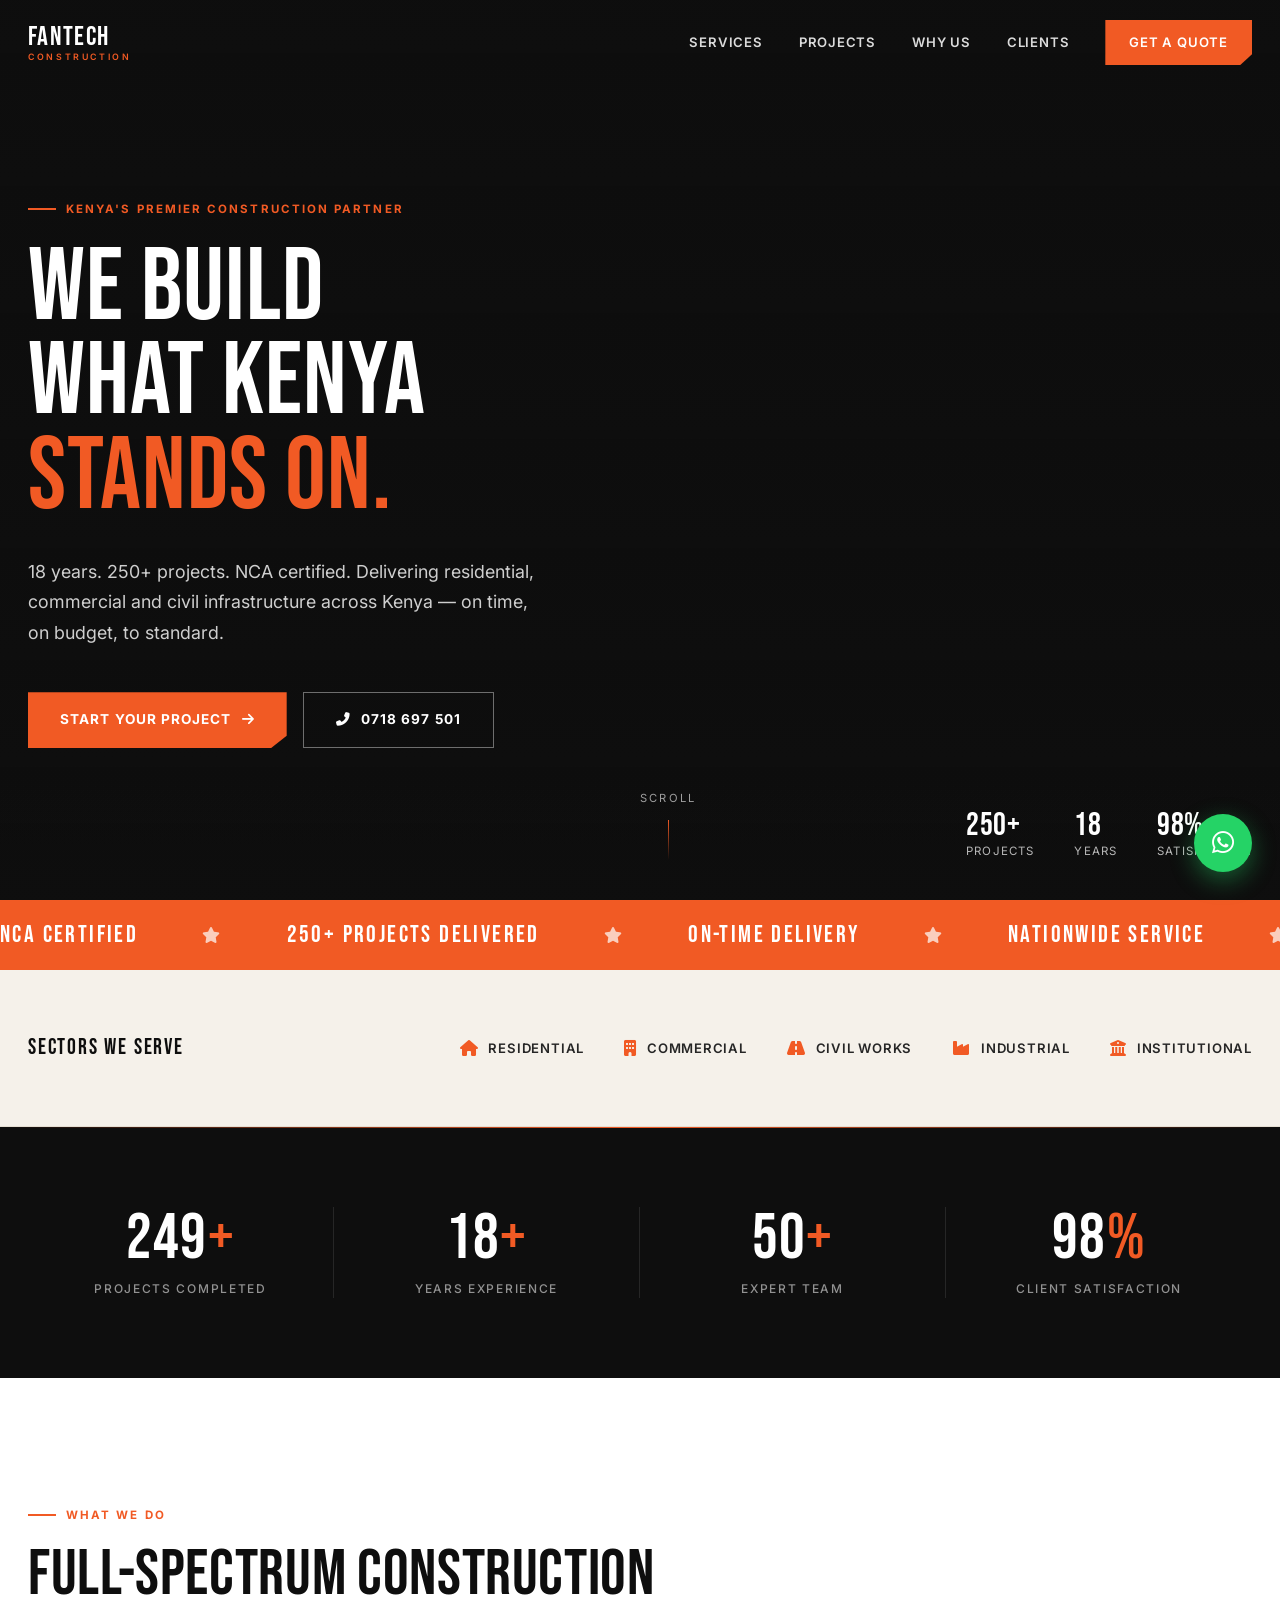
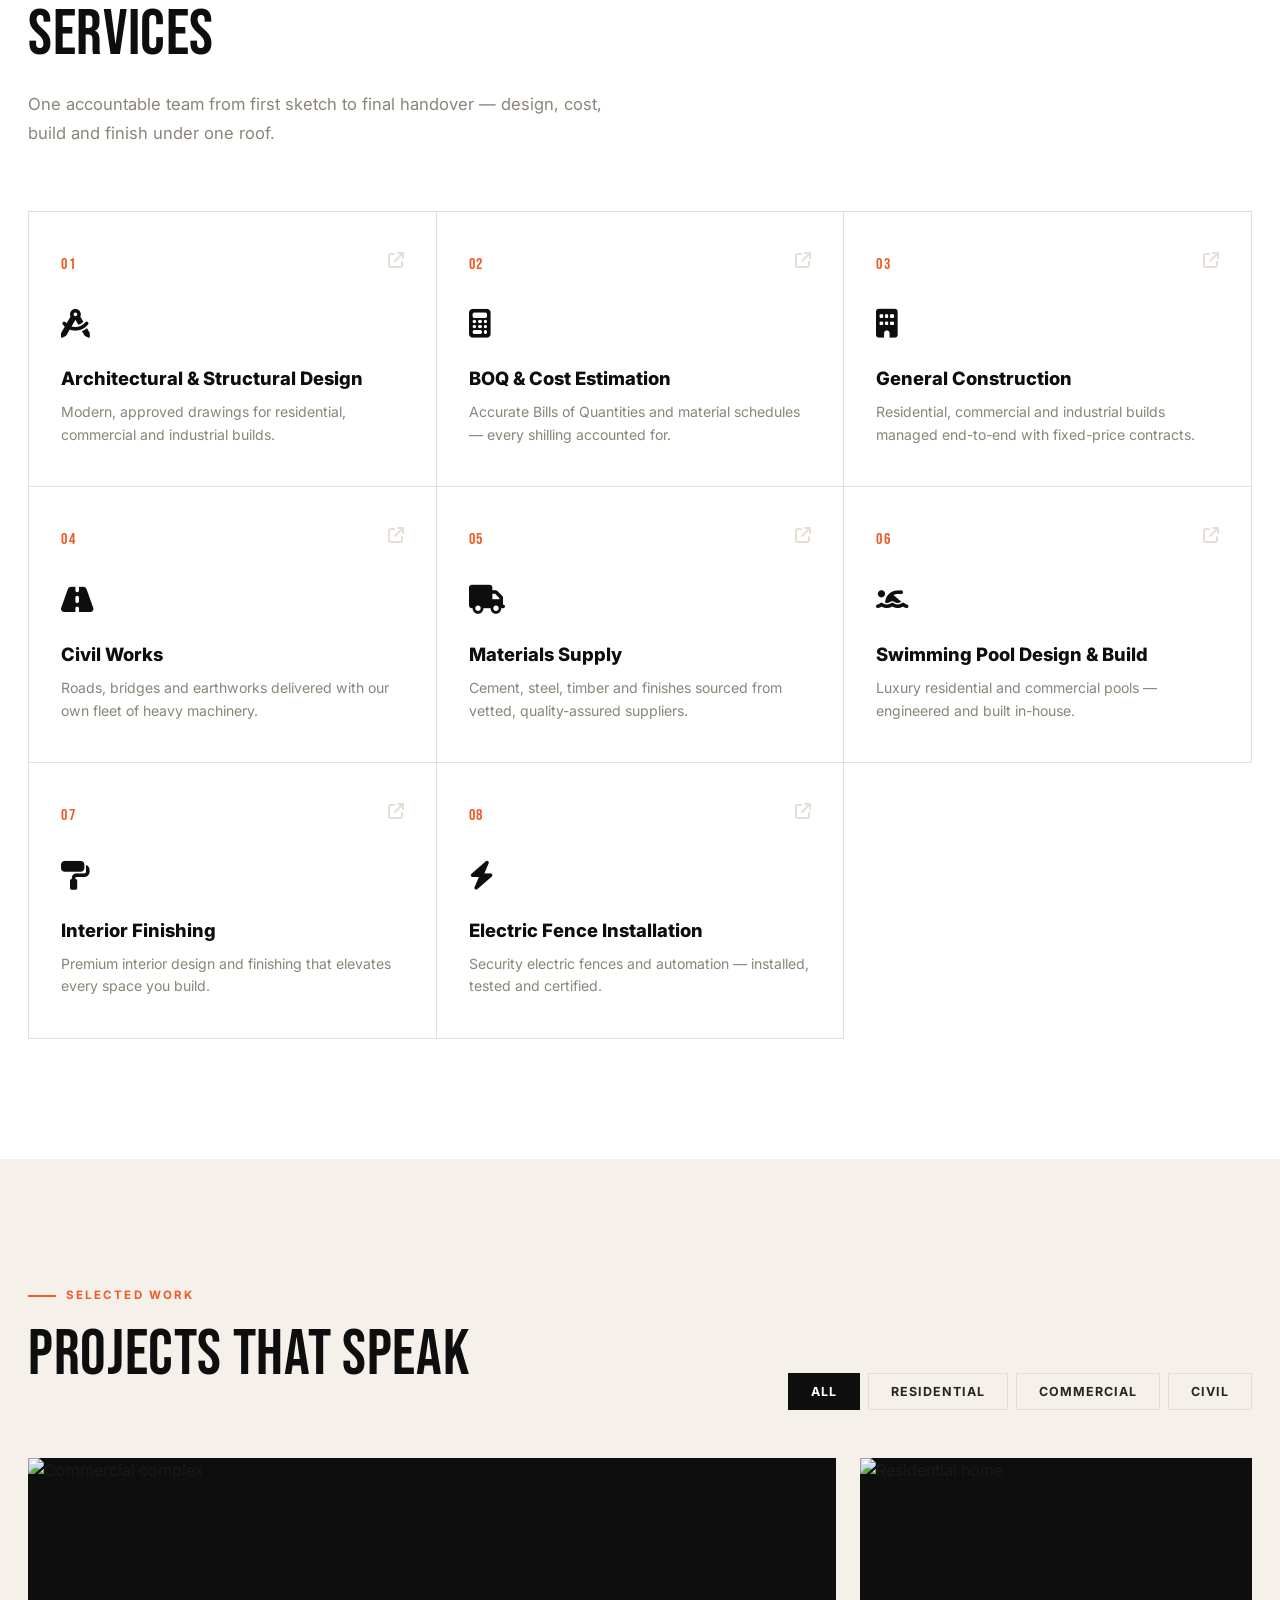
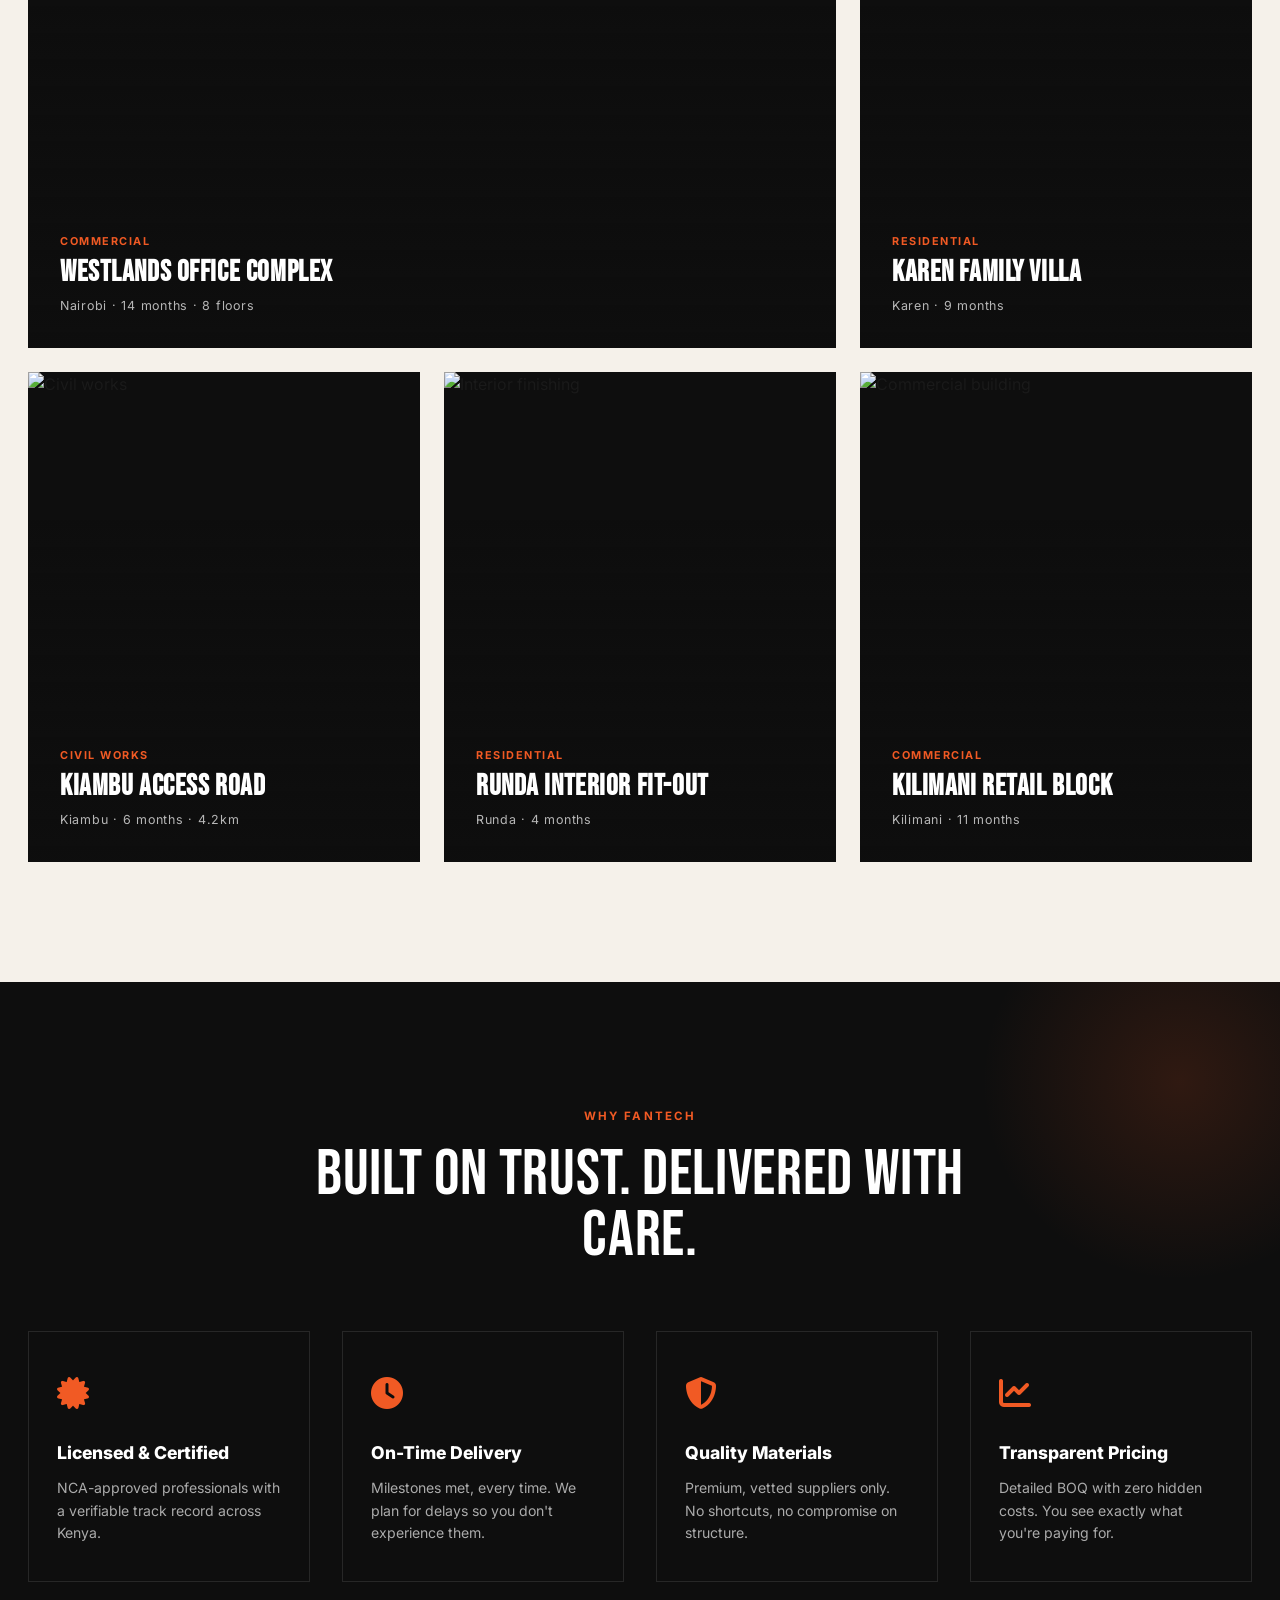
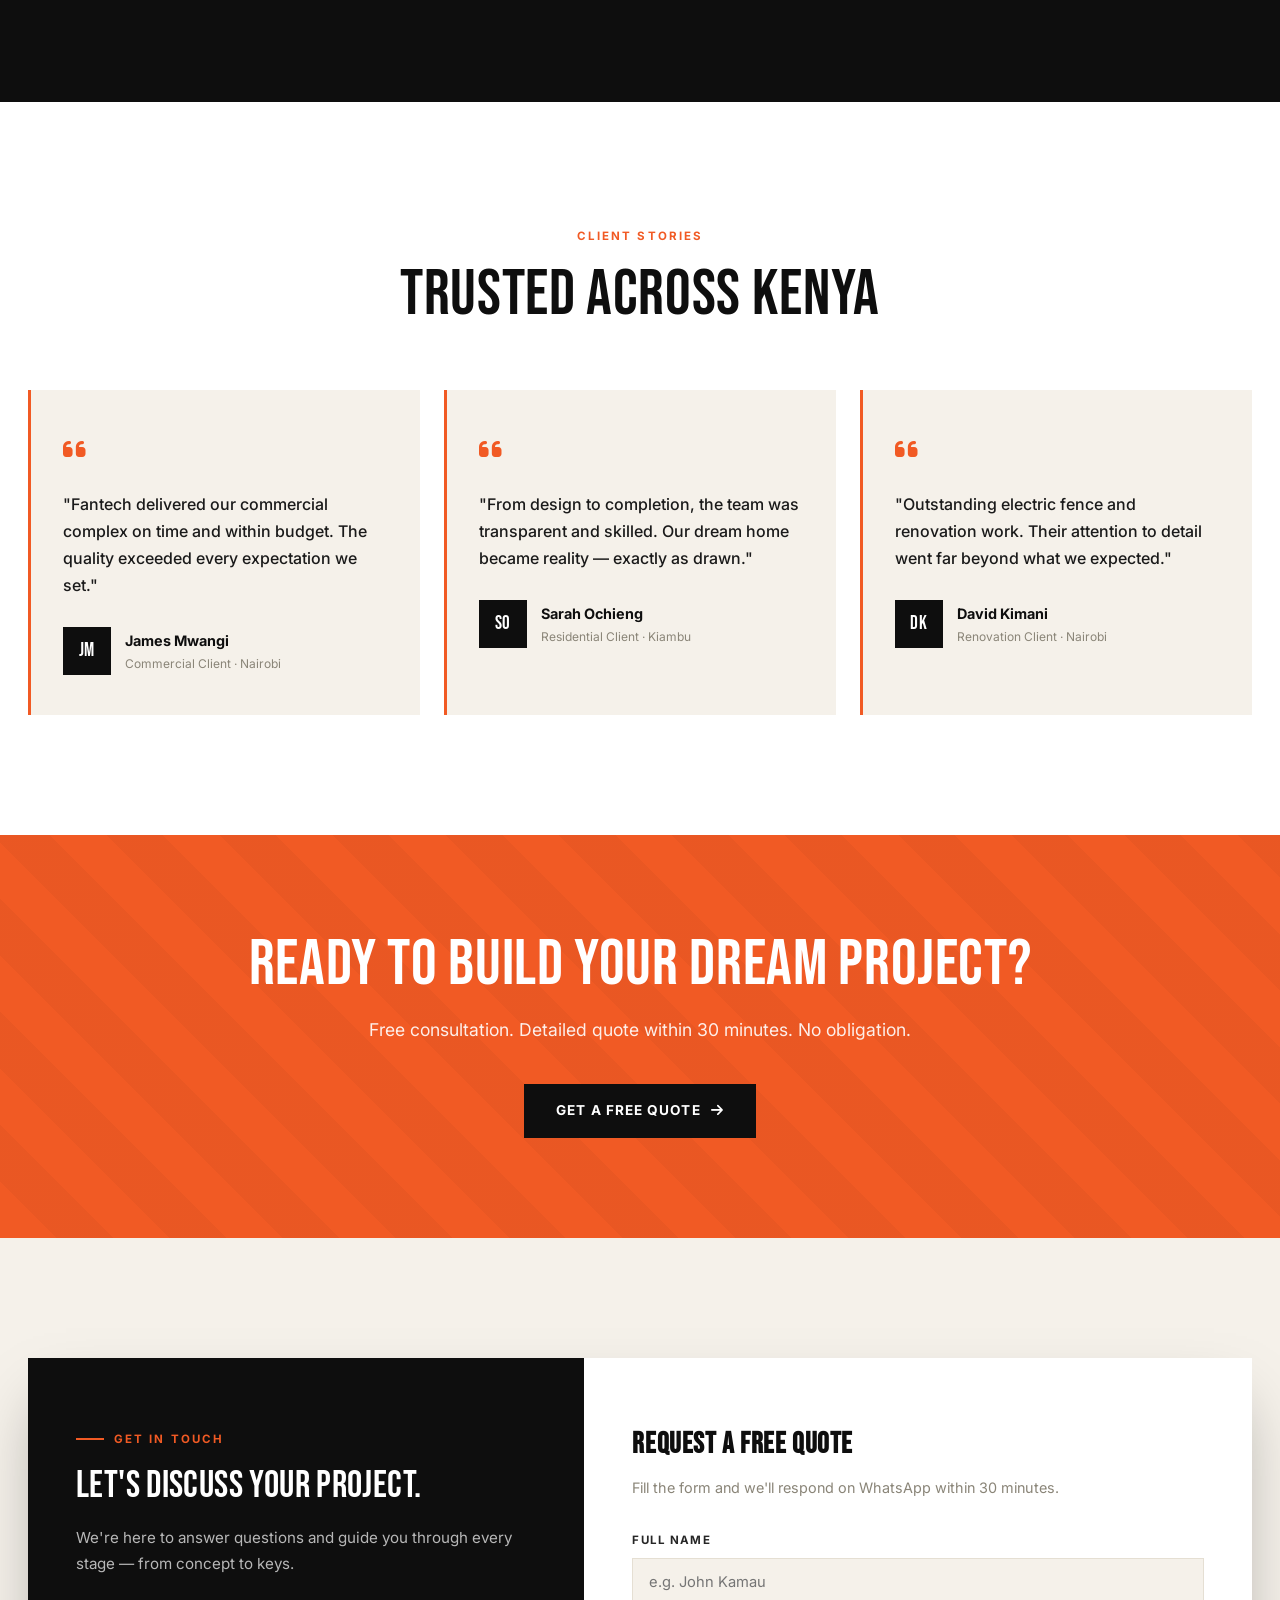
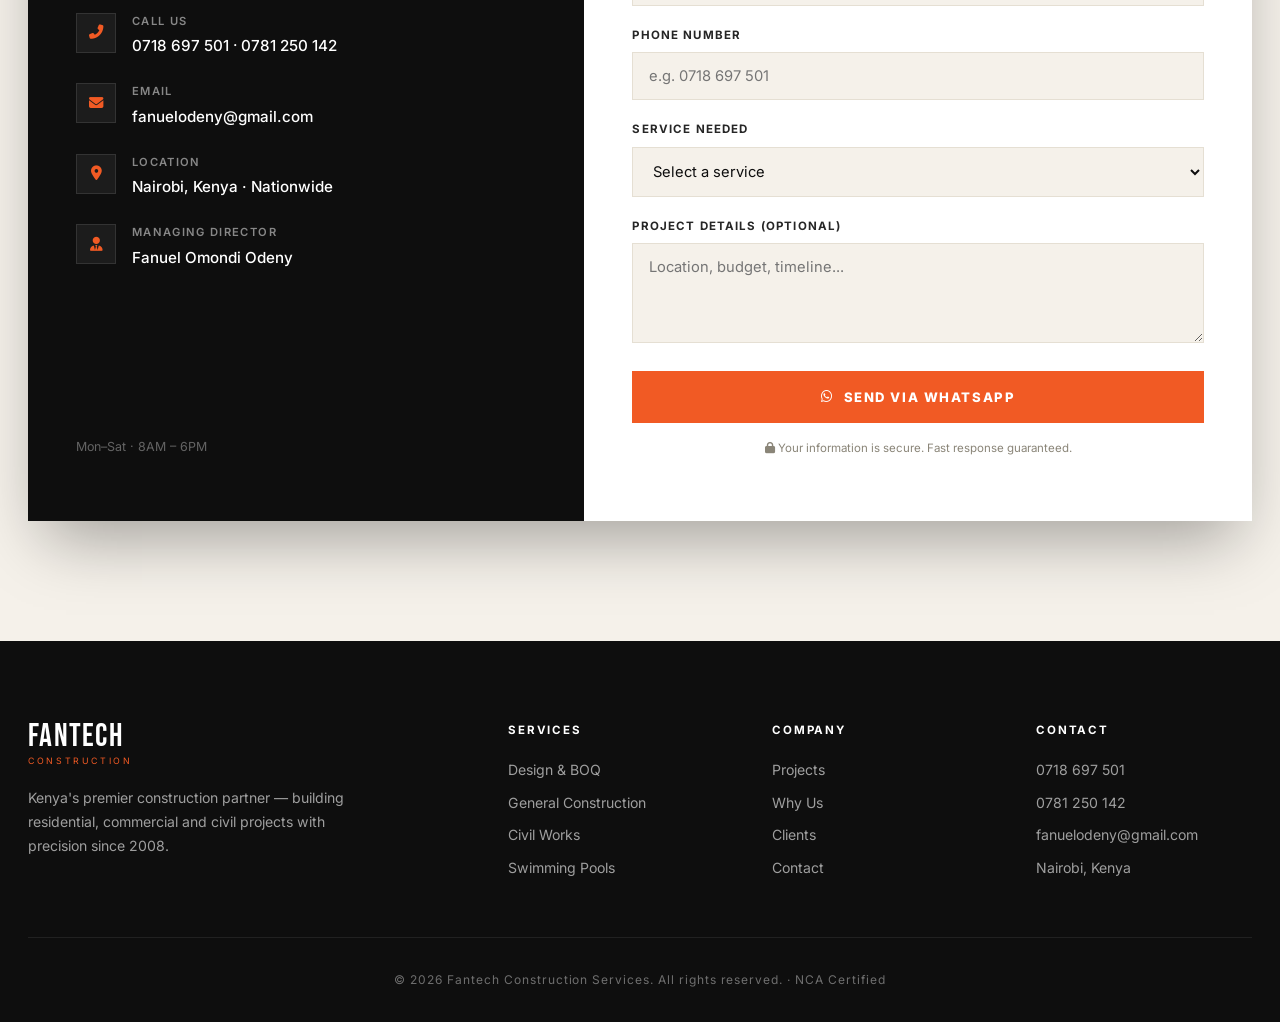
==== commit 18d1e37f: "Update index.html" ====
--- a/index.html
+++ b/index.html
@@ -1,1236 +1,765 @@
 <!DOCTYPE html>
 <html lang="en">
 <head>
-    <meta charset="UTF-8">
-    <meta name="viewport" content="width=device-width, initial-scale=1.0, viewport-fit=cover">
-    <title>Fantech Construction | Kenya's Premier Builder</title>
-    <meta name="description" content="Fantech Construction – Nairobi, Kenya. Architectural designs, BOQ, general construction, civil works, swimming pools, electric fences & interior finishing. Call 0718 697 501.">
-    <meta name="keywords" content="construction Kenya, building contractor Nairobi, swimming pool design, electric fence installation, BOQ, civil works Kenya, Fantech">
-    <meta name="author" content="Fanuel Omondi Odeny - Fantech Construction">
-    <meta name="robots" content="index, follow">
-
-    <meta property="og:title" content="Fantech Construction | Kenya's Premier Builder">
-    <meta property="og:description" content="Award-winning construction services across Kenya. 250+ projects completed.">
-    <meta property="og:type" content="website">
-    <meta property="og:url" content="https://fantechconstructions.co.ke">
-    <meta property="og:image" content="https://i.ibb.co/mVFvZsb6/Bc-U6T.jpg">
-
-    <meta name="twitter:card" content="summary_large_image">
-    <meta name="twitter:title" content="Fantech Construction | Kenya's Premier Builder">
-    <meta name="twitter:description" content="Award-winning construction services across Kenya.">
-
-    <meta name="geo.region" content="KE">
-    <meta name="geo.placename" content="Nairobi">
-
-    <link rel="canonical" href="https://fantechconstructions.co.ke">
-    <link rel="preconnect" href="https://fonts.googleapis.com">
-    <link rel="preconnect" href="https://fonts.gstatic.com" crossorigin>
-    <link rel="preconnect" href="https://cdnjs.cloudflare.com">
-    <link rel="preconnect" href="https://images.unsplash.com">
-    <link rel="preconnect" href="https://images.pexels.com">
-    <link rel="preconnect" href="https://i.ibb.co">
-
-    <link href="https://fonts.googleapis.com/css2?family=Inter:wght@300;400;500;600;700;800;900&display=swap" rel="stylesheet">
-    <link rel="stylesheet" href="https://cdnjs.cloudflare.com/ajax/libs/font-awesome/6.5.1/css/all.min.css">
-
-    <link rel="icon" href="data:image/svg+xml,<svg xmlns=%22http://www.w3.org/2000/svg%22 viewBox=%220 0 100 100%22><text y=%22.9em%22 font-size=%2290%22>🏗️</text></svg>">
-
-    <style>
-        /* ============================================================
-           RESET & BASE
-        ============================================================ */
-        *, *::before, *::after { margin: 0; padding: 0; box-sizing: border-box; }
-        html { scroll-behavior: smooth; -webkit-text-size-adjust: 100%; }
-        body {
-            font-family: 'Inter', -apple-system, BlinkMacSystemFont, sans-serif;
-            background: #ffffff;
-            color: #0F172A;
-            line-height: 1.6;
-            overflow-x: hidden;
-            -webkit-font-smoothing: antialiased;
-        }
-        img { max-width: 100%; display: block; }
-        a { color: inherit; }
-        button { font-family: inherit; }
-
-        :root {
-            --ink: #0A1A2F;
-            --ink-soft: #1E293B;
-            --muted: #64748B;
-            --line: #E2E8F0;
-            --bg-soft: #F8FAFC;
-            --accent: #F15A24;
-            --accent-soft: #FFF1EC;
-            --accent-dark: #D4470F;
-            --radius-sm: 12px;
-            --radius: 20px;
-            --radius-lg: 32px;
-            --shadow-sm: 0 1px 2px rgba(15,23,42,0.04);
-            --shadow: 0 4px 16px -4px rgba(15,23,42,0.08);
-            --shadow-lg: 0 24px 48px -12px rgba(15,23,42,0.16);
-            --shadow-accent: 0 12px 32px -8px rgba(241,90,36,0.4);
-            --max: 1200px;
-        }
-
-        .wrap { max-width: var(--max); margin: 0 auto; padding: 0 24px; }
-        @media (max-width: 640px) { .wrap { padding: 0 20px; } }
-
-        /* ============================================================
-           TYPOGRAPHY
-        ============================================================ */
-        .eyebrow {
-            display: inline-flex;
-            align-items: center;
-            gap: 8px;
-            font-size: 0.75rem;
-            font-weight: 600;
-            letter-spacing: 0.12em;
-            text-transform: uppercase;
-            color: var(--accent);
-        }
-        .eyebrow::before {
-            content: '';
-            width: 24px; height: 2px;
-            background: var(--accent);
-            border-radius: 2px;
-        }
-        .display {
-            font-size: clamp(2.2rem, 5.5vw, 4rem);
-            font-weight: 800;
-            line-height: 1.05;
-            letter-spacing: -0.03em;
-            color: var(--ink);
-        }
-        .display em { font-style: normal; color: var(--accent); }
-        .h2 {
-            font-size: clamp(1.8rem, 3.5vw, 2.75rem);
-            font-weight: 800;
-            line-height: 1.15;
-            letter-spacing: -0.02em;
-            color: var(--ink);
-        }
-        .lede {
-            font-size: clamp(1rem, 1.4vw, 1.15rem);
-            color: var(--muted);
-            max-width: 560px;
-        }
-
-        /* ============================================================
-           BUTTONS
-        ============================================================ */
-        .btn {
-            display: inline-flex;
-            align-items: center;
-            justify-content: center;
-            gap: 10px;
-            padding: 14px 28px;
-            border-radius: 100px;
-            font-weight: 600;
-            font-size: 0.95rem;
-            text-decoration: none;
-            border: none;
-            cursor: pointer;
-            transition: transform 0.25s ease, box-shadow 0.25s ease, background 0.25s ease;
-            white-space: nowrap;
-        }
-        .btn:active { transform: scale(0.98); }
-        .btn-primary {
-            background: var(--accent);
-            color: #fff;
-            box-shadow: var(--shadow-accent);
-        }
-        .btn-primary:hover { background: var(--accent-dark); transform: translateY(-2px); }
-        .btn-ghost {
-            background: rgba(255,255,255,0.1);
-            color: #fff;
-            border: 1.5px solid rgba(255,255,255,0.3);
-            backdrop-filter: blur(8px);
-        }
-        .btn-ghost:hover { background: rgba(255,255,255,0.2); border-color: rgba(255,255,255,0.5); }
-        .btn-dark {
-            background: var(--ink);
-            color: #fff;
-        }
-        .btn-dark:hover { background: var(--ink-soft); transform: translateY(-2px); }
-
-        /* ============================================================
-           NAV
-        ============================================================ */
-        .nav {
-            position: sticky;
-            top: 0;
-            z-index: 100;
-            background: rgba(255,255,255,0.85);
-            backdrop-filter: blur(20px) saturate(180%);
-            -webkit-backdrop-filter: blur(20px) saturate(180%);
-            border-bottom: 1px solid transparent;
-            transition: border-color 0.3s;
-        }
-        .nav.scrolled { border-color: var(--line); }
-        .nav-inner {
-            max-width: var(--max);
-            margin: 0 auto;
-            padding: 16px 24px;
-            display: flex;
-            align-items: center;
-            justify-content: space-between;
-            gap: 24px;
-        }
-        .brand {
-            font-size: 1.1rem;
-            font-weight: 800;
-            letter-spacing: -0.02em;
-            color: var(--ink);
-            text-decoration: none;
-            line-height: 1.1;
-        }
-        .brand span { display: block; font-size: 0.62rem; font-weight: 600; letter-spacing: 0.18em; color: var(--accent); margin-top: 2px; }
-        .nav-links {
-            display: flex;
-            align-items: center;
-            gap: 32px;
-        }
-        .nav-links a {
-            font-size: 0.9rem;
-            font-weight: 500;
-            color: var(--ink-soft);
-            text-decoration: none;
-            transition: color 0.2s;
-            position: relative;
-        }
-        .nav-links a:not(.nav-cta):hover { color: var(--accent); }
-        .nav-cta {
-            background: var(--ink);
-            color: #fff !important;
-            padding: 10px 22px;
-            border-radius: 100px;
-            font-weight: 600;
-            transition: background 0.2s;
-        }
-        .nav-cta:hover { background: var(--accent); }
-        .nav-toggle {
-            display: none;
-            background: none;
-            border: none;
-            font-size: 1.4rem;
-            color: var(--ink);
-            cursor: pointer;
-            padding: 8px;
-        }
-        @media (max-width: 860px) {
-            .nav-links {
-                position: fixed;
-                top: 68px;
-                left: 0;
-                right: 0;
-                background: #fff;
-                flex-direction: column;
-                gap: 4px;
-                padding: 16px 24px 24px;
-                border-bottom: 1px solid var(--line);
-                box-shadow: var(--shadow-lg);
-                transform: translateY(-120%);
-                transition: transform 0.35s cubic-bezier(0.4,0,0.2,1);
-            }
-            .nav-links.open { transform: translateY(0); }
-            .nav-links a { width: 100%; padding: 14px 0; border-bottom: 1px solid var(--line); }
-            .nav-links a:last-child { border-bottom: none; }
-            .nav-cta { text-align: center; margin-top: 8px; }
-            .nav-toggle { display: block; }
-        }
-
-        /* ============================================================
-           HERO
-        ============================================================ */
-        .hero {
-            position: relative;
-            min-height: 92vh;
-            display: flex;
-            align-items: center;
-            overflow: hidden;
-            background: var(--ink);
-        }
-        .hero-bg {
-            position: absolute;
-            inset: 0;
-            background-size: cover;
-            background-position: center;
-            opacity: 0;
-            transition: opacity 1.4s ease;
-        }
-        .hero-bg.active { opacity: 1; }
-        .hero::after {
-            content: '';
-            position: absolute;
-            inset: 0;
-            background: linear-gradient(180deg, rgba(10,26,47,0.55) 0%, rgba(10,26,47,0.75) 60%, rgba(10,26,47,0.92) 100%);
-        }
-        .hero-inner {
-            position: relative;
-            z-index: 2;
-            width: 100%;
-            max-width: var(--max);
-            margin: 0 auto;
-            padding: 120px 24px 100px;
-        }
-        .hero .eyebrow { color: #fff; margin-bottom: 24px; }
-        .hero .eyebrow::before { background: #fff; }
-        .hero .display { color: #fff; max-width: 900px; margin-bottom: 28px; }
-        .hero .display em { color: var(--accent); }
-        .hero-sub {
-            font-size: clamp(1rem, 1.5vw, 1.2rem);
-            color: rgba(255,255,255,0.85);
-            max-width: 560px;
-            margin-bottom: 40px;
-            line-height: 1.6;
-        }
-        .hero-actions { display: flex; gap: 14px; flex-wrap: wrap; }
-
-        .hero-meta {
-            position: absolute;
-            bottom: 40px;
-            right: 24px;
-            z-index: 2;
-            display: flex;
-            gap: 32px;
-            color: rgba(255,255,255,0.7);
-            font-size: 0.8rem;
-        }
-        .hero-meta strong { display: block; color: #fff; font-size: 1.4rem; font-weight: 800; }
-        @media (max-width: 640px) { .hero-meta { display: none; } }
-
-        /* ============================================================
-           SECTION SPACING
-        ============================================================ */
-        section { padding: 100px 0; }
-        @media (max-width: 768px) { section { padding: 72px 0; } }
-
-        .section-head {
-            max-width: 720px;
-            margin-bottom: 56px;
-        }
-        .section-head .eyebrow { margin-bottom: 16px; }
-        .section-head .h2 { margin-bottom: 20px; }
-        .section-head.center { margin-left: auto; margin-right: auto; text-align: center; }
-        .section-head.center .eyebrow::before { display: none; }
-        .section-head.center .eyebrow { justify-content: center; }
-
-        /* ============================================================
-           STATS BAR
-        ============================================================ */
-        .stats {
-            background: #fff;
-            border-top: 1px solid var(--line);
-            border-bottom: 1px solid var(--line);
-            padding: 0;
-        }
-        .stats-grid {
-            display: grid;
-            grid-template-columns: repeat(4, 1fr);
-            divide-x: 1px solid var(--line);
-        }
-        .stat {
-            padding: 40px 24px;
-            text-align: center;
-            border-right: 1px solid var(--line);
-        }
-        .stat:last-child { border-right: none; }
-        .stat-num {
-            font-size: clamp(1.8rem, 3vw, 2.5rem);
-            font-weight: 800;
-            color: var(--ink);
-            letter-spacing: -0.02em;
-            line-height: 1;
-            margin-bottom: 6px;
-        }
-        .stat-num em { font-style: normal; color: var(--accent); }
-        .stat-label { font-size: 0.82rem; color: var(--muted); font-weight: 500; }
-        @media (max-width: 640px) {
-            .stats-grid { grid-template-columns: repeat(2, 1fr); }
-            .stat:nth-child(2) { border-right: none; }
-            .stat:nth-child(1), .stat:nth-child(2) { border-bottom: 1px solid var(--line); }
-        }
-
-        /* ============================================================
-           SERVICES
-        ============================================================ */
-        .services { background: var(--bg-soft); }
-        .services-grid {
-            display: grid;
-            grid-template-columns: repeat(auto-fill, minmax(280px, 1fr));
-            gap: 24px;
-        }
-        .service {
-            background: #fff;
-            border-radius: var(--radius);
-            overflow: hidden;
-            border: 1px solid var(--line);
-            transition: transform 0.4s cubic-bezier(0.2,0.8,0.2,1), box-shadow 0.4s, border-color 0.4s;
-            display: flex;
-            flex-direction: column;
-        }
-        .service:hover {
-            transform: translateY(-6px);
-            box-shadow: var(--shadow-lg);
-            border-color: transparent;
-        }
-        .service-media {
-            aspect-ratio: 16 / 10;
-            overflow: hidden;
-            position: relative;
-            background: var(--line);
-        }
-        .service-media img {
-            width: 100%; height: 100%;
-            object-fit: cover;
-            transition: transform 0.6s cubic-bezier(0.2,0.8,0.2,1);
-        }
-        .service:hover .service-media img { transform: scale(1.06); }
-        .service-body { padding: 24px 24px 28px; flex: 1; display: flex; flex-direction: column; }
-        .service-icon {
-            width: 44px; height: 44px;
-            border-radius: 12px;
-            background: var(--accent-soft);
-            color: var(--accent);
-            display: flex;
-            align-items: center;
-            justify-content: center;
-            font-size: 1.1rem;
-            margin-bottom: 16px;
-        }
-        .service h3 {
-            font-size: 1.05rem;
-            font-weight: 700;
-            color: var(--ink);
-            margin-bottom: 6px;
-            line-height: 1.3;
-        }
-        .service p {
-            font-size: 0.88rem;
-            color: var(--muted);
-            line-height: 1.5;
-            flex: 1;
-        }
-        .service-link {
-            display: inline-flex;
-            align-items: center;
-            gap: 6px;
-            font-size: 0.85rem;
-            font-weight: 600;
-            color: var(--accent);
-            text-decoration: none;
-            margin-top: 16px;
-            transition: gap 0.25s;
-        }
-        .service-link:hover { gap: 10px; }
-
-        /* ============================================================
-           WHY US
-        ============================================================ */
-        .why-grid {
-            display: grid;
-            grid-template-columns: repeat(auto-fit, minmax(220px, 1fr));
-            gap: 20px;
-        }
-        .why-card {
-            padding: 28px 24px;
-            background: #fff;
-            border: 1px solid var(--line);
-            border-radius: var(--radius);
-            transition: border-color 0.3s, transform 0.3s;
-        }
-        .why-card:hover { border-color: var(--accent); transform: translateY(-4px); }
-        .why-card i {
-            font-size: 1.5rem;
-            color: var(--accent);
-            margin-bottom: 16px;
-            display: block;
-        }
-        .why-card h3 {
-            font-size: 1rem;
-            font-weight: 700;
-            color: var(--ink);
-            margin-bottom: 6px;
-        }
-        .why-card p { font-size: 0.85rem; color: var(--muted); }
-
-        /* ============================================================
-           TESTIMONIALS
-        ============================================================ */
-        .testimonials { background: var(--ink); color: #fff; }
-        .testimonials .section-head .h2 { color: #fff; }
-        .testimonials .section-head .eyebrow { color: var(--accent); }
-        .testi-grid {
-            display: grid;
-            grid-template-columns: repeat(auto-fit, minmax(280px, 1fr));
-            gap: 24px;
-        }
-        .testi {
-            padding: 32px 28px;
-            background: rgba(255,255,255,0.06);
-            border: 1px solid rgba(255,255,255,0.1);
-            border-radius: var(--radius);
-            backdrop-filter: blur(8px);
-            transition: background 0.3s, transform 0.3s;
-        }
-        .testi:hover { background: rgba(255,255,255,0.1); transform: translateY(-4px); }
-        .testi-quote {
-            font-size: 1.6rem;
-            color: var(--accent);
-            margin-bottom: 16px;
-        }
-        .testi p {
-            font-size: 0.95rem;
-            line-height: 1.7;
-            color: rgba(255,255,255,0.85);
-            margin-bottom: 24px;
-        }
-        .testi-author {
-            display: flex;
-            align-items: center;
-            gap: 12px;
-        }
-        .testi-avatar {
-            width: 44px; height: 44px;
-            border-radius: 50%;
-            background: linear-gradient(135deg, var(--accent), #ff8a5b);
-            display: flex;
-            align-items: center;
-            justify-content: center;
-            font-weight: 700;
-            color: #fff;
-            font-size: 1rem;
-        }
-        .testi-name { font-weight: 600; font-size: 0.9rem; }
-        .testi-role { font-size: 0.78rem; color: rgba(255,255,255,0.6); }
-
-        /* ============================================================
-           CTA BAND
-        ============================================================ */
-        .cta-band {
-            background: linear-gradient(135deg, var(--accent) 0%, var(--accent-dark) 100%);
-            color: #fff;
-            text-align: center;
-            padding: 80px 24px;
-        }
-        .cta-band .h2 { color: #fff; margin-bottom: 16px; max-width: 720px; margin-left: auto; margin-right: auto; }
-        .cta-band p { color: rgba(255,255,255,0.9); margin-bottom: 32px; max-width: 560px; margin-left: auto; margin-right: auto; }
-        .cta-band .btn-primary { background: #fff; color: var(--accent-dark); box-shadow: 0 12px 32px -8px rgba(0,0,0,0.3); }
-        .cta-band .btn-primary:hover { background: var(--ink); color: #fff; }
-
-        /* ============================================================
-           CONTACT
-        ============================================================ */
-        .contact { background: var(--bg-soft); }
-        .contact-card {
-            display: grid;
-            grid-template-columns: 1fr 1.15fr;
-            background: #fff;
-            border-radius: var(--radius-lg);
-            overflow: hidden;
-            box-shadow: var(--shadow-lg);
-            border: 1px solid var(--line);
-        }
-        .contact-left {
-            background: var(--ink);
-            color: #fff;
-            padding: 56px 48px;
-            display: flex;
-            flex-direction: column;
-            justify-content: space-between;
-            gap: 40px;
-        }
-        .contact-left .eyebrow { color: var(--accent); margin-bottom: 20px; }
-        .contact-left .h2 { color: #fff; margin-bottom: 16px; font-size: 1.9rem; }
-        .contact-left p { color: rgba(255,255,255,0.75); font-size: 0.95rem; margin-bottom: 8px; }
-        .contact-list { display: flex; flex-direction: column; gap: 20px; margin-top: 32px; }
-        .contact-item { display: flex; align-items: flex-start; gap: 14px; }
-        .contact-item i {
-            width: 36px; height: 36px;
-            background: rgba(255,255,255,0.08);
-            border-radius: 10px;
-            display: flex;
-            align-items: center;
-            justify-content: center;
-            color: var(--accent);
-            font-size: 0.9rem;
-            flex-shrink: 0;
-        }
-        .contact-item div strong { display: block; font-size: 0.82rem; color: rgba(255,255,255,0.6); font-weight: 500; margin-bottom: 2px; }
-        .contact-item div a, .contact-item div span { color: #fff; font-size: 0.95rem; text-decoration: none; }
-        .contact-item div a:hover { color: var(--accent); }
-
-        .contact-right { padding: 56px 48px; }
-        .contact-right h3 { font-size: 1.4rem; font-weight: 700; color: var(--ink); margin-bottom: 8px; }
-        .contact-right .sub { font-size: 0.9rem; color: var(--muted); margin-bottom: 28px; }
-        .field { margin-bottom: 16px; }
-        .field label {
-            display: block;
-            font-size: 0.78rem;
-            font-weight: 600;
-            color: var(--ink-soft);
-            margin-bottom: 6px;
-            letter-spacing: 0.02em;
-        }
-        .field input, .field select, .field textarea {
-            width: 100%;
-            padding: 13px 16px;
-            border: 1.5px solid var(--line);
-            border-radius: var(--radius-sm);
-            font-family: inherit;
-            font-size: 0.92rem;
-            background: #fff;
-            color: var(--ink);
-            transition: border-color 0.2s, box-shadow 0.2s;
-        }
-        .field input:focus, .field select:focus, .field textarea:focus {
-            outline: none;
-            border-color: var(--accent);
-            box-shadow: 0 0 0 3px rgba(241,90,36,0.12);
-        }
-        .field textarea { resize: vertical; min-height: 90px; }
-        .err { font-size: 0.72rem; color: #dc2626; margin-top: 5px; display: none; }
-        .err.show { display: block; }
-        .submit-btn {
-            width: 100%;
-            padding: 15px;
-            background: var(--accent);
-            color: #fff;
-            border: none;
-            border-radius: 100px;
-            font-weight: 700;
-            font-size: 0.95rem;
-            cursor: pointer;
-            display: flex;
-            align-items: center;
-            justify-content: center;
-            gap: 10px;
-            transition: background 0.2s, transform 0.2s;
-            margin-top: 8px;
-        }
-        .submit-btn:hover { background: var(--accent-dark); transform: translateY(-2px); }
-        .form-note { font-size: 0.72rem; color: var(--muted); text-align: center; margin-top: 14px; }
-
-        @media (max-width: 900px) {
-            .contact-card { grid-template-columns: 1fr; }
-            .contact-left, .contact-right { padding: 40px 28px; }
-        }
-
-        /* ============================================================
-           FOOTER
-        ============================================================ */
-        footer {
-            background: var(--ink);
-            color: rgba(255,255,255,0.7);
-            padding: 56px 0 32px;
-        }
-        .foot-grid {
-            display: grid;
-            grid-template-columns: 2fr 1fr 1fr;
-            gap: 40px;
-            padding-bottom: 40px;
-            border-bottom: 1px solid rgba(255,255,255,0.1);
-        }
-        .foot-brand { font-size: 1.2rem; font-weight: 800; color: #fff; letter-spacing: -0.02em; }
-        .foot-brand span { display: block; font-size: 0.6rem; letter-spacing: 0.2em; color: var(--accent); margin-top: 4px; }
-        .foot-tag { font-size: 0.9rem; margin-top: 16px; max-width: 320px; line-height: 1.6; }
-        .foot-col h4 { color: #fff; font-size: 0.82rem; font-weight: 600; letter-spacing: 0.08em; text-transform: uppercase; margin-bottom: 16px; }
-        .foot-col a, .foot-col p { display: block; font-size: 0.88rem; color: rgba(255,255,255,0.7); text-decoration: none; margin-bottom: 8px; }
-        .foot-col a:hover { color: var(--accent); }
-        .foot-bottom { text-align: center; padding-top: 28px; font-size: 0.8rem; color: rgba(255,255,255,0.5); }
-        @media (max-width: 720px) {
-            .foot-grid { grid-template-columns: 1fr; gap: 32px; }
-        }
-
-        /* ============================================================
-           FLOATING WHATSAPP & BACK TO TOP
-        ============================================================ */
-        .wa-float {
-            position: fixed;
-            bottom: 24px;
-            right: 24px;
-            width: 56px;
-            height: 56px;
-            background: #25D366;
-            color: #fff;
-            border-radius: 50%;
-            display: flex;
-            align-items: center;
-            justify-content: center;
-            font-size: 1.5rem;
-            box-shadow: 0 8px 24px rgba(37,211,102,0.4);
-            z-index: 90;
-            text-decoration: none;
-            transition: transform 0.25s;
-        }
-        .wa-float:hover { transform: scale(1.08); }
-        .wa-float::after {
-            content: 'Chat with us';
-            position: absolute;
-            right: 100%;
-            margin-right: 12px;
-            background: var(--ink);
-            color: #fff;
-            font-size: 0.78rem;
-            font-weight: 600;
-            padding: 8px 14px;
-            border-radius: 8px;
-            white-space: nowrap;
-            opacity: 0;
-            transform: translateX(8px);
-            transition: opacity 0.25s, transform 0.25s;
-            pointer-events: none;
-        }
-        .wa-float:hover::after { opacity: 1; transform: translateX(0); }
-
-        .to-top {
-            position: fixed;
-            bottom: 92px;
-            right: 24px;
-            width: 44px;
-            height: 44px;
-            background: var(--ink);
-            color: #fff;
-            border: none;
-            border-radius: 50%;
-            display: flex;
-            align-items: center;
-            justify-content: center;
-            font-size: 0.9rem;
-            cursor: pointer;
-            z-index: 90;
-            opacity: 0;
-            visibility: hidden;
-            transition: opacity 0.25s, visibility 0.25s, transform 0.25s;
-        }
-        .to-top.show { opacity: 1; visibility: visible; }
-        .to-top:hover { background: var(--accent); transform: translateY(-3px); }
-
-        /* ============================================================
-           REVEAL ANIMATION
-        ============================================================ */
-        .reveal {
-            opacity: 0;
-            transform: translateY(24px);
-            transition: opacity 0.7s cubic-bezier(0.2,0.8,0.2,1), transform 0.7s cubic-bezier(0.2,0.8,0.2,1);
-        }
-        .reveal.in { opacity: 1; transform: translateY(0); }
-        @media (prefers-reduced-motion: reduce) {
-            .reveal { opacity: 1; transform: none; transition: none; }
-            html { scroll-behavior: auto; }
-        }
-
-        /* progress bar */
-        .progress {
-            position: fixed;
-            top: 0;
-            left: 0;
-            height: 2px;
-            background: var(--accent);
-            width: 0%;
-            z-index: 200;
-            transition: width 0.1s linear;
-        }
-    </style>
+<meta charset="UTF-8">
+<meta name="viewport" content="width=device-width, initial-scale=1.0, viewport-fit=cover">
+<title>Fantech Construction | Kenya's Premier Building & Civil Works Contractor</title>
+<meta name="description" content="Fantech Construction – Nairobi, Kenya. Architectural designs, BOQ, general construction, civil works, swimming pools, electric fences & interior finishing. NCA certified. Call 0718 697 501.">
+<meta name="keywords" content="construction Kenya, building contractor Nairobi, swimming pool design, electric fence installation, BOQ, civil works Kenya, Fantech">
+<meta name="author" content="Fanuel Omondi Odeny - Fantech Construction">
+<meta name="robots" content="index, follow">
+<meta property="og:title" content="Fantech Construction | Kenya's Premier Builder">
+<meta property="og:description" content="18 years. 250+ projects. NCA certified. Building Kenya's residential, commercial and civil infrastructure.">
+<meta property="og:type" content="website">
+<meta property="og:url" content="https://fantechconstructions.co.ke">
+<meta property="og:image" content="https://i.ibb.co/mVFvZsb6/Bc-U6T.jpg">
+<meta name="twitter:card" content="summary_large_image">
+<meta name="geo.region" content="KE">
+<meta name="geo.placename" content="Nairobi">
+<link rel="canonical" href="https://fantechconstructions.co.ke">
+<link rel="preconnect" href="https://fonts.googleapis.com">
+<link rel="preconnect" href="https://fonts.gstatic.com" crossorigin>
+<link rel="preconnect" href="https://cdnjs.cloudflare.com">
+<link rel="preconnect" href="https://images.unsplash.com">
+<link rel="preconnect" href="https://images.pexels.com">
+<link rel="preconnect" href="https://i.ibb.co">
+<link href="https://fonts.googleapis.com/css2?family=Bebas+Neue&family=Inter:wght@300;400;500;600;700;800;900&display=swap" rel="stylesheet">
+<link rel="stylesheet" href="https://cdnjs.cloudflare.com/ajax/libs/font-awesome/6.5.1/css/all.min.css">
+<link rel="icon" href="data:image/svg+xml,<svg xmlns=%22http://www.w3.org/2000/svg%22 viewBox=%220 0 100 100%22><text y=%22.9em%22 font-size=%2290%22>🏗️</text></svg>">
+<style>
+/* ============ RESET ============ */
+*,*::before,*::after{margin:0;padding:0;box-sizing:border-box}
+html{scroll-behavior:smooth;-webkit-text-size-adjust:100%}
+body{font-family:'Inter',-apple-system,sans-serif;background:#0E0E0E;color:#1A1A1A;line-height:1.6;overflow-x:hidden;-webkit-font-smoothing:antialiased}
+img{max-width:100%;display:block}
+a{color:inherit}
+button{font-family:inherit}
+
+:root{
+  --ink:#0E0E0E;
+  --ink-2:#1A1A1A;
+  --ink-3:#262626;
+  --sand:#F5F1EA;
+  --sand-2:#EDE7DC;
+  --muted:#8A8578;
+  --line:#E5DFD3;
+  --accent:#F15A24;
+  --accent-2:#FF7A45;
+  --accent-dark:#D4470F;
+  --white:#FFFFFF;
+  --max:1280px;
+  --shadow:0 4px 24px -6px rgba(0,0,0,0.12);
+  --shadow-lg:0 32px 64px -16px rgba(0,0,0,0.35);
+}
+
+.wrap{max-width:var(--max);margin:0 auto;padding:0 28px}
+@media(max-width:640px){.wrap{padding:0 20px}}
+
+/* ============ TYPOGRAPHY ============ */
+.display{font-family:'Bebas Neue',sans-serif;font-weight:400;font-size:clamp(3rem,8vw,7rem);line-height:0.92;letter-spacing:0.01em;text-transform:uppercase}
+.h2{font-family:'Bebas Neue',sans-serif;font-weight:400;font-size:clamp(2.4rem,5vw,4rem);line-height:0.95;letter-spacing:0.01em;text-transform:uppercase}
+.h3{font-size:clamp(1.3rem,2vw,1.6rem);font-weight:800;line-height:1.2;letter-spacing:-0.02em}
+.eyebrow{display:inline-flex;align-items:center;gap:10px;font-size:0.72rem;font-weight:700;letter-spacing:0.18em;text-transform:uppercase;color:var(--accent)}
+.eyebrow::before{content:'';width:28px;height:2px;background:var(--accent)}
+.lede{font-size:clamp(1rem,1.3vw,1.15rem);color:var(--muted);max-width:600px;line-height:1.7}
+.serif{font-family:'Bebas Neue',sans-serif}
+
+/* ============ BUTTONS ============ */
+.btn{display:inline-flex;align-items:center;justify-content:center;gap:10px;padding:16px 32px;font-weight:700;font-size:0.85rem;letter-spacing:0.08em;text-transform:uppercase;text-decoration:none;border:none;cursor:pointer;transition:all 0.3s cubic-bezier(0.2,0.8,0.2,1);position:relative;overflow:hidden}
+.btn-primary{background:var(--accent);color:#fff;clip-path:polygon(0 0,100% 0,100% 78%,94% 100%,0 100%)}
+.btn-primary:hover{background:var(--accent-dark);transform:translateY(-2px)}
+.btn-outline{background:transparent;color:#fff;border:1.5px solid rgba(255,255,255,0.4)}
+.btn-outline:hover{background:#fff;color:var(--ink);border-color:#fff}
+.btn-dark{background:var(--ink);color:#fff}
+.btn-dark:hover{background:var(--accent)}
+
+/* ============ PROGRESS BAR ============ */
+.progress{position:fixed;top:0;left:0;height:3px;background:var(--accent);width:0%;z-index:9999;transition:width 0.1s linear}
+
+/* ============ NAV ============ */
+.nav{position:fixed;top:0;left:0;right:0;z-index:1000;transition:all 0.4s;padding:20px 0}
+.nav.scrolled{background:rgba(14,14,14,0.95);backdrop-filter:blur(20px);padding:12px 0;border-bottom:1px solid rgba(255,255,255,0.08)}
+.nav-inner{max-width:var(--max);margin:0 auto;padding:0 28px;display:flex;align-items:center;justify-content:space-between;gap:24px}
+.brand{font-family:'Bebas Neue',sans-serif;font-size:1.7rem;letter-spacing:0.05em;color:#fff;text-decoration:none;line-height:1;display:flex;flex-direction:column}
+.brand span{font-family:'Inter',sans-serif;font-size:0.55rem;font-weight:600;letter-spacing:0.3em;color:var(--accent);margin-top:2px}
+.nav-links{display:flex;align-items:center;gap:36px}
+.nav-links a{font-size:0.82rem;font-weight:600;letter-spacing:0.06em;text-transform:uppercase;color:rgba(255,255,255,0.85);text-decoration:none;transition:color 0.2s;position:relative}
+.nav-links a:not(.nav-cta):hover{color:var(--accent)}
+.nav-cta{background:var(--accent);color:#fff!important;padding:12px 24px;clip-path:polygon(0 0,100% 0,100% 76%,92% 100%,0 100%)}
+.nav-cta:hover{background:var(--accent-dark)}
+.nav-toggle{display:none;background:none;border:none;color:#fff;font-size:1.4rem;cursor:pointer;padding:8px}
+@media(max-width:900px){
+  .nav-links{position:fixed;top:0;right:0;bottom:0;width:80%;max-width:340px;background:var(--ink);flex-direction:column;justify-content:center;gap:8px;padding:40px;transform:translateX(100%);transition:transform 0.4s cubic-bezier(0.4,0,0.2,1)}
+  .nav-links.open{transform:translateX(0)}
+  .nav-links a{font-size:1rem;padding:14px 0;border-bottom:1px solid rgba(255,255,255,0.1);width:100%}
+  .nav-cta{text-align:center;margin-top:16px;border-bottom:none!important}
+  .nav-toggle{display:block;z-index:1001}
+  .nav-toggle.open{color:var(--ink);position:fixed;top:20px;right:20px;background:#fff;border-radius:50%;width:44px;height:44px;display:flex;align-items:center;justify-content:center}
+}
+
+/* ============ HERO ============ */
+.hero{position:relative;min-height:100vh;display:flex;align-items:center;overflow:hidden;background:var(--ink)}
+.hero-slide{position:absolute;inset:0;background-size:cover;background-position:center;opacity:0;transition:opacity 1.8s ease;transform:scale(1.05)}
+.hero-slide.active{opacity:1;animation:kenburns 8s ease-out forwards}
+@keyframes kenburns{from{transform:scale(1.05)}to{transform:scale(1.18)}}
+.hero::after{content:'';position:absolute;inset:0;background:linear-gradient(180deg,rgba(14,14,14,0.4) 0%,rgba(14,14,14,0.65) 50%,rgba(14,14,14,0.95) 100%);z-index:1}
+.hero::before{content:'';position:absolute;bottom:0;left:0;right:0;height:120px;background:linear-gradient(180deg,transparent,rgba(14,14,14,0.9));z-index:2}
+.hero-inner{position:relative;z-index:3;width:100%;max-width:var(--max);margin:0 auto;padding:160px 28px 120px}
+.hero .eyebrow{color:var(--accent);margin-bottom:24px;opacity:0;animation:fadeUp 0.8s 0.2s forwards}
+.hero .display{color:#fff;max-width:1000px;margin-bottom:32px}
+.hero .display .line{display:block;overflow:hidden}
+.hero .display .line span{display:inline-block;transform:translateY(110%);animation:slideUp 0.9s cubic-bezier(0.2,0.8,0.2,1) forwards}
+.hero .display .line:nth-child(2) span{animation-delay:0.15s}
+.hero .display .line:nth-child(3) span{animation-delay:0.3s}
+.hero .display em{font-style:normal;color:var(--accent)}
+@keyframes slideUp{to{transform:translateY(0)}}
+@keyframes fadeUp{from{opacity:0;transform:translateY(20px)}to{opacity:1;transform:translateY(0)}}
+.hero-sub{font-size:clamp(1rem,1.4vw,1.15rem);color:rgba(255,255,255,0.8);max-width:520px;margin-bottom:44px;line-height:1.7;opacity:0;animation:fadeUp 0.8s 0.6s forwards}
+.hero-actions{display:flex;gap:16px;flex-wrap:wrap;opacity:0;animation:fadeUp 0.8s 0.8s forwards}
+.hero-scroll{position:absolute;bottom:40px;left:50%;transform:translateX(-50%);z-index:3;color:rgba(255,255,255,0.6);font-size:0.7rem;letter-spacing:0.2em;text-transform:uppercase;display:flex;flex-direction:column;align-items:center;gap:12px;animation:fadeUp 0.8s 1.2s forwards;opacity:0}
+.hero-scroll::after{content:'';width:1px;height:40px;background:linear-gradient(180deg,var(--accent),transparent);animation:scrollLine 2s infinite}
+@keyframes scrollLine{0%{transform:scaleY(0);transform-origin:top}50%{transform:scaleY(1);transform-origin:top}51%{transform-origin:bottom}100%{transform:scaleY(0);transform-origin:bottom}}
+.hero-meta{position:absolute;bottom:40px;right:28px;z-index:3;display:flex;gap:40px;color:rgba(255,255,255,0.7);font-size:0.72rem;letter-spacing:0.1em;text-transform:uppercase}
+.hero-meta strong{display:block;font-family:'Bebas Neue',sans-serif;color:#fff;font-size:2rem;font-weight:400;letter-spacing:0.02em;line-height:1}
+@media(max-width:768px){.hero-meta{display:none}.hero-scroll{display:none}}
+
+/* ============ MARQUEE ============ */
+.marquee{background:var(--accent);color:#fff;padding:16px 0;overflow:hidden;position:relative;z-index:3}
+.marquee-track{display:flex;gap:64px;white-space:nowrap;animation:marquee 30s linear infinite;font-family:'Bebas Neue',sans-serif;font-size:1.5rem;letter-spacing:0.1em}
+.marquee-track span{display:flex;align-items:center;gap:64px}
+.marquee-track i{font-size:1rem;opacity:0.7}
+@keyframes marquee{from{transform:translateX(0)}to{transform:translateX(-50%)}}
+
+/* ============ SECTORS ============ */
+.sectors{background:var(--sand);padding:60px 0;border-bottom:1px solid var(--line)}
+.sectors-inner{display:flex;justify-content:space-between;align-items:center;flex-wrap:wrap;gap:24px}
+.sectors-label{font-family:'Bebas Neue',sans-serif;font-size:1.4rem;letter-spacing:0.08em;color:var(--ink);white-space:nowrap}
+.sectors-list{display:flex;gap:40px;flex-wrap:wrap}
+.sector{display:flex;align-items:center;gap:10px;font-size:0.82rem;font-weight:600;letter-spacing:0.06em;text-transform:uppercase;color:var(--ink-3)}
+.sector i{color:var(--accent);font-size:1rem}
+
+/* ============ STATS ============ */
+.stats{background:var(--ink);padding:80px 0;position:relative;overflow:hidden}
+.stats::before{content:'';position:absolute;top:0;left:0;right:0;height:1px;background:linear-gradient(90deg,transparent,var(--accent),transparent)}
+.stats-grid{display:grid;grid-template-columns:repeat(4,1fr);gap:0}
+.stat{padding:0 32px;text-align:center;border-right:1px solid rgba(255,255,255,0.1)}
+.stat:last-child{border-right:none}
+.stat-num{font-family:'Bebas Neue',sans-serif;font-size:clamp(3rem,5vw,4.5rem);font-weight:400;color:#fff;line-height:1;letter-spacing:0.02em}
+.stat-num em{font-style:normal;color:var(--accent)}
+.stat-label{font-size:0.75rem;letter-spacing:0.14em;text-transform:uppercase;color:rgba(255,255,255,0.55);margin-top:8px;font-weight:500}
+@media(max-width:640px){.stats-grid{grid-template-columns:repeat(2,1fr);gap:40px 0}.stat:nth-child(2){border-right:none}.stat:nth-child(1),.stat:nth-child(2){border-bottom:1px solid rgba(255,255,255,0.1);padding-bottom:40px}}
+
+/* ============ SECTIONS ============ */
+section{padding:120px 0}
+@media(max-width:768px){section{padding:80px 0}}
+.section-head{max-width:760px;margin-bottom:64px}
+.section-head .eyebrow{margin-bottom:20px}
+.section-head .h2{margin-bottom:24px;color:var(--ink)}
+.section-head.center{margin-left:auto;margin-right:auto;text-align:center}
+.section-head.center .eyebrow{justify-content:center}
+.section-head.center .eyebrow::before{display:none}
+
+/* ============ SERVICES ============ */
+.services{background:var(--white)}
+.services-grid{display:grid;grid-template-columns:repeat(auto-fill,minmax(320px,1fr));gap:0;border-top:1px solid var(--line);border-left:1px solid var(--line)}
+.service{background:#fff;border-right:1px solid var(--line);border-bottom:1px solid var(--line);padding:40px 32px;position:relative;transition:background 0.4s;overflow:hidden;cursor:pointer}
+.service::before{content:'';position:absolute;top:0;left:0;width:100%;height:3px;background:var(--accent);transform:scaleX(0);transform-origin:left;transition:transform 0.4s cubic-bezier(0.2,0.8,0.2,1)}
+.service:hover::before{transform:scaleX(1)}
+.service:hover{background:var(--sand)}
+.service-num{font-family:'Bebas Neue',sans-serif;font-size:1rem;color:var(--accent);letter-spacing:0.1em;margin-bottom:24px}
+.service-icon{font-size:1.8rem;color:var(--ink);margin-bottom:20px;transition:color 0.3s,transform 0.3s}
+.service:hover .service-icon{color:var(--accent);transform:translateX(6px)}
+.service h3{font-size:1.15rem;font-weight:800;color:var(--ink);margin-bottom:10px;line-height:1.3}
+.service p{font-size:0.88rem;color:var(--muted);line-height:1.6}
+.service-arrow{position:absolute;top:40px;right:32px;color:var(--line);font-size:1rem;transition:color 0.3s,transform 0.3s}
+.service:hover .service-arrow{color:var(--accent);transform:translate(4px,-4px)}
+
+/* ============ PROJECTS ============ */
+.projects{background:var(--sand)}
+.projects-head{display:flex;justify-content:space-between;align-items:flex-end;flex-wrap:wrap;gap:24px;margin-bottom:48px}
+.projects-head .section-head{margin-bottom:0}
+.filters{display:flex;gap:8px;flex-wrap:wrap}
+.filter{padding:10px 22px;font-size:0.78rem;font-weight:700;letter-spacing:0.08em;text-transform:uppercase;background:transparent;border:1.5px solid var(--line);color:var(--ink-3);cursor:pointer;transition:all 0.25s}
+.filter.active,.filter:hover{background:var(--ink);color:#fff;border-color:var(--ink)}
+.projects-grid{display:grid;grid-template-columns:repeat(3,1fr);gap:24px}
+.project{position:relative;overflow:hidden;aspect-ratio:4/5;cursor:pointer;background:var(--ink)}
+.project:nth-child(1){grid-column:span 2;aspect-ratio:auto}
+.project img{width:100%;height:100%;object-fit:cover;transition:transform 0.8s cubic-bezier(0.2,0.8,0.2,1)}
+.project:hover img{transform:scale(1.08)}
+.project-overlay{position:absolute;inset:0;background:linear-gradient(180deg,transparent 30%,rgba(14,14,14,0.9) 100%);display:flex;flex-direction:column;justify-content:flex-end;padding:32px;color:#fff;transition:background 0.3s}
+.project-tag{font-size:0.68rem;font-weight:700;letter-spacing:0.14em;text-transform:uppercase;color:var(--accent);margin-bottom:8px}
+.project h3{font-family:'Bebas Neue',sans-serif;font-size:1.8rem;letter-spacing:0.02em;line-height:1;margin-bottom:8px}
+.project-meta{font-size:0.78rem;color:rgba(255,255,255,0.7);letter-spacing:0.06em}
+.project-arrow{position:absolute;top:24px;right:24px;width:44px;height:44px;background:rgba(255,255,255,0.1);backdrop-filter:blur(8px);border-radius:50%;display:flex;align-items:center;justify-content:center;color:#fff;font-size:0.9rem;opacity:0;transform:translateY(10px);transition:all 0.3s}
+.project:hover .project-arrow{opacity:1;transform:translateY(0)}
+@media(max-width:900px){.projects-grid{grid-template-columns:repeat(2,1fr)}.project:nth-child(1){grid-column:span 2}}
+@media(max-width:560px){.projects-grid{grid-template-columns:1fr}.project:nth-child(1){grid-column:span 1}}
+
+/* ============ WHY US ============ */
+.why{background:var(--ink);color:#fff;position:relative;overflow:hidden}
+.why::before{content:'';position:absolute;top:-100px;right:-100px;width:400px;height:400px;border-radius:50%;background:radial-gradient(circle,rgba(241,90,36,0.15),transparent 70%)}
+.why .section-head .h2{color:#fff}
+.why-grid{display:grid;grid-template-columns:repeat(auto-fit,minmax(240px,1fr));gap:32px;position:relative;z-index:2}
+.why-card{padding:36px 28px;border:1px solid rgba(255,255,255,0.1);transition:all 0.4s;position:relative;overflow:hidden}
+.why-card::before{content:'';position:absolute;top:0;left:0;width:100%;height:3px;background:var(--accent);transform:scaleX(0);transform-origin:left;transition:transform 0.4s}
+.why-card:hover::before{transform:scaleX(1)}
+.why-card:hover{background:rgba(255,255,255,0.04);border-color:rgba(241,90,36,0.3);transform:translateY(-4px)}
+.why-icon{font-size:2rem;color:var(--accent);margin-bottom:20px}
+.why-card h3{font-size:1.1rem;font-weight:800;color:#fff;margin-bottom:10px}
+.why-card p{font-size:0.88rem;color:rgba(255,255,255,0.65);line-height:1.6}
+
+/* ============ TESTIMONIALS ============ */
+.testimonials{background:var(--white)}
+.testi-grid{display:grid;grid-template-columns:repeat(auto-fit,minmax(300px,1fr));gap:24px}
+.testi{padding:40px 32px;background:var(--sand);border-left:3px solid var(--accent);transition:transform 0.3s,box-shadow 0.3s}
+.testi:hover{transform:translateY(-4px);box-shadow:var(--shadow)}
+.testi-quote{font-size:1.6rem;color:var(--accent);margin-bottom:20px}
+.testi p{font-size:1rem;line-height:1.7;color:var(--ink-2);margin-bottom:28px;font-weight:500}
+.testi-author{display:flex;align-items:center;gap:14px}
+.testi-avatar{width:48px;height:48px;background:var(--ink);color:#fff;display:flex;align-items:center;justify-content:center;font-family:'Bebas Neue',sans-serif;font-size:1.2rem;letter-spacing:0.05em}
+.testi-name{font-weight:700;font-size:0.9rem;color:var(--ink)}
+.testi-role{font-size:0.75rem;color:var(--muted);margin-top:2px}
+
+/* ============ CTA ============ */
+.cta{background:var(--accent);padding:100px 0;text-align:center;position:relative;overflow:hidden}
+.cta::before{content:'';position:absolute;top:0;left:0;right:0;bottom:0;background:repeating-linear-gradient(45deg,transparent,transparent 40px,rgba(0,0,0,0.03) 40px,rgba(0,0,0,0.03) 80px)}
+.cta .h2{color:#fff;margin-bottom:20px;position:relative;z-index:2}
+.cta p{color:rgba(255,255,255,0.9);margin-bottom:40px;font-size:1.1rem;position:relative;z-index:2}
+.cta .btn{background:var(--ink);color:#fff;position:relative;z-index:2}
+.cta .btn:hover{background:var(--white);color:var(--ink)}
+
+/* ============ CONTACT ============ */
+.contact{background:var(--sand)}
+.contact-grid{display:grid;grid-template-columns:1fr 1.2fr;gap:0;background:#fff;box-shadow:var(--shadow-lg)}
+.contact-left{background:var(--ink);color:#fff;padding:64px 48px;display:flex;flex-direction:column;justify-content:space-between;gap:48px}
+.contact-left .eyebrow{color:var(--accent);margin-bottom:20px}
+.contact-left .h2{color:#fff;font-size:clamp(2rem,3vw,2.8rem);margin-bottom:20px}
+.contact-left p{color:rgba(255,255,255,0.7);font-size:0.95rem;line-height:1.7}
+.contact-list{display:flex;flex-direction:column;gap:24px;margin-top:36px}
+.contact-item{display:flex;align-items:flex-start;gap:16px}
+.contact-item i{width:40px;height:40px;background:rgba(255,255,255,0.06);border:1px solid rgba(255,255,255,0.1);display:flex;align-items:center;justify-content:center;color:var(--accent);font-size:0.9rem;flex-shrink:0}
+.contact-item strong{display:block;font-size:0.7rem;color:rgba(255,255,255,0.5);font-weight:600;letter-spacing:0.12em;text-transform:uppercase;margin-bottom:3px}
+.contact-item a,.contact-item span{color:#fff;font-size:0.95rem;text-decoration:none;font-weight:500}
+.contact-item a:hover{color:var(--accent)}
+.contact-right{padding:64px 48px}
+.contact-right h3{font-family:'Bebas Neue',sans-serif;font-size:1.8rem;color:var(--ink);margin-bottom:8px;letter-spacing:0.02em}
+.contact-right .sub{font-size:0.9rem;color:var(--muted);margin-bottom:32px}
+.field{margin-bottom:20px}
+.field label{display:block;font-size:0.72rem;font-weight:700;color:var(--ink-3);margin-bottom:8px;letter-spacing:0.1em;text-transform:uppercase}
+.field input,.field select,.field textarea{width:100%;padding:14px 16px;border:1.5px solid var(--line);background:var(--sand);font-family:inherit;font-size:0.92rem;color:var(--ink);transition:border-color 0.2s,background 0.2s}
+.field input:focus,.field select:focus,.field textarea:focus{outline:none;border-color:var(--accent);background:#fff}
+.field textarea{resize:vertical;min-height:100px}
+.err{font-size:0.72rem;color:#dc2626;margin-top:6px;display:none;font-weight:600}
+.err.show{display:block}
+.submit-btn{width:100%;padding:18px;background:var(--accent);color:#fff;border:none;font-family:'Inter',sans-serif;font-weight:800;font-size:0.82rem;letter-spacing:0.12em;text-transform:uppercase;cursor:pointer;display:flex;align-items:center;justify-content:center;gap:10px;transition:background 0.2s,transform 0.2s;margin-top:8px}
+.submit-btn:hover{background:var(--accent-dark);transform:translateY(-2px)}
+.form-note{font-size:0.72rem;color:var(--muted);text-align:center;margin-top:16px}
+@media(max-width:900px){.contact-grid{grid-template-columns:1fr}.contact-left,.contact-right{padding:44px 28px}}
+
+/* ============ FOOTER ============ */
+footer{background:var(--ink);color:rgba(255,255,255,0.65);padding:80px 0 32px}
+.foot-grid{display:grid;grid-template-columns:2fr 1fr 1fr 1fr;gap:48px;padding-bottom:48px;border-bottom:1px solid rgba(255,255,255,0.08)}
+.foot-brand{font-family:'Bebas Neue',sans-serif;font-size:2rem;color:#fff;letter-spacing:0.04em;line-height:1}
+.foot-brand span{display:block;font-family:'Inter',sans-serif;font-size:0.55rem;letter-spacing:0.3em;color:var(--accent);margin-top:4px}
+.foot-tag{font-size:0.88rem;margin-top:20px;max-width:320px;line-height:1.7;color:rgba(255,255,255,0.6)}
+.foot-col h4{color:#fff;font-size:0.72rem;font-weight:700;letter-spacing:0.16em;text-transform:uppercase;margin-bottom:20px}
+.foot-col a,.foot-col p{display:block;font-size:0.88rem;color:rgba(255,255,255,0.6);text-decoration:none;margin-bottom:10px;transition:color 0.2s}
+.foot-col a:hover{color:var(--accent)}
+.foot-bottom{text-align:center;padding-top:32px;font-size:0.75rem;color:rgba(255,255,255,0.4);letter-spacing:0.08em}
+@media(max-width:800px){.foot-grid{grid-template-columns:1fr 1fr;gap:32px}}
+@media(max-width:480px){.foot-grid{grid-template-columns:1fr}}
+
+/* ============ FLOATING ============ */
+.wa-float{position:fixed;bottom:28px;right:28px;width:58px;height:58px;background:#25D366;color:#fff;border-radius:50%;display:flex;align-items:center;justify-content:center;font-size:1.6rem;box-shadow:0 8px 24px rgba(37,211,102,0.4);z-index:90;text-decoration:none;transition:transform 0.25s;animation:pulse 2.5s infinite}
+.wa-float:hover{transform:scale(1.08);animation:none}
+@keyframes pulse{0%,100%{box-shadow:0 8px 24px rgba(37,211,102,0.4)}50%{box-shadow:0 8px 24px rgba(37,211,102,0.4),0 0 0 12px rgba(37,211,102,0.15)}}
+.to-top{position:fixed;bottom:100px;right:28px;width:46px;height:46px;background:var(--ink);color:#fff;border:none;display:flex;align-items:center;justify-content:center;cursor:pointer;z-index:90;opacity:0;visibility:hidden;transition:all 0.3s}
+.to-top.show{opacity:1;visibility:visible}
+.to-top:hover{background:var(--accent);transform:translateY(-3px)}
+
+/* ============ REVEAL ============ */
+.reveal{opacity:0;transform:translateY(40px);transition:opacity 0.9s cubic-bezier(0.2,0.8,0.2,1),transform 0.9s cubic-bezier(0.2,0.8,0.2,1)}
+.reveal.in{opacity:1;transform:translateY(0)}
+.reveal-d1{transition-delay:0.1s}
+.reveal-d2{transition-delay:0.2s}
+.reveal-d3{transition-delay:0.3s}
+@media(prefers-reduced-motion:reduce){.reveal{opacity:1;transform:none;transition:none}html{scroll-behavior:auto}.hero-slide.active{animation:none}}
+</style>
 </head>
 <body>
 
 <div class="progress" id="progress"></div>
 
-<!-- ==================== NAV ==================== -->
+<!-- NAV -->
 <nav class="nav" id="nav">
-    <div class="nav-inner">
-        <a href="#home" class="brand">FANTECH<span>CONSTRUCTION</span></a>
-        <button class="nav-toggle" id="navToggle" aria-label="Menu"><i class="fas fa-bars"></i></button>
-        <div class="nav-links" id="navLinks">
-            <a href="#services">Services</a>
-            <a href="#why">Why Us</a>
-            <a href="#testimonials">Testimonials</a>
-            <a href="#contact" class="nav-cta">Get a Quote</a>
-        </div>
-    </div>
+  <div class="nav-inner">
+    <a href="#home" class="brand">FANTECH<span>CONSTRUCTION</span></a>
+    <button class="nav-toggle" id="navToggle" aria-label="Menu"><i class="fas fa-bars"></i></button>
+    <div class="nav-links" id="navLinks">
+      <a href="#services">Services</a>
+      <a href="#projects">Projects</a>
+      <a href="#why">Why Us</a>
+      <a href="#testimonials">Clients</a>
+      <a href="#contact" class="nav-cta">Get a Quote</a>
+    </div>
+  </div>
 </nav>
 
-<!-- ==================== HERO ==================== -->
-<section class="hero" id="home">
-    <div class="hero-bg active" style="background-image:url('https://i.ibb.co/mVFvZsb6/Bc-U6T.jpg')"></div>
-    <div class="hero-bg" style="background-image:url('https://i.ibb.co/mVwY6vK1/e-Cz6F.jpg')"></div>
-    <div class="hero-bg" style="background-image:url('https://i.ibb.co/vxV4Q4wh/o-MM97.jpg')"></div>
-    <div class="hero-bg" style="background-image:url('https://i.ibb.co/WvcRtG64/VCtat.jpg')"></div>
-
-    <div class="hero-inner">
-        <div class="eyebrow">Kenya's Premier Construction Partner</div>
-        <h1 class="display">Building the future<br>with <em>precision</em> & excellence.</h1>
-        <p class="hero-sub">Trusted across Kenya for residential, commercial and civil projects — delivered on time, on budget, and to the highest standard.</p>
-        <div class="hero-actions">
-            <a href="#contact" class="btn btn-primary"><i class="fas fa-calendar-check"></i> Free Consultation</a>
-            <a href="tel:+254718697501" class="btn btn-ghost"><i class="fas fa-phone-alt"></i> Call Now</a>
-        </div>
-    </div>
-
-    <div class="hero-meta">
-        <div><strong>250+</strong>Projects Done</div>
-        <div><strong>18</strong>Years Experience</div>
-        <div><strong>98%</strong>Client Satisfaction</div>
-    </div>
+<!-- HERO -->
+<section class="hero" id="home" style="padding:0">
+  <div class="hero-slide active" style="background-image:url('https://i.ibb.co/mVFvZsb6/Bc-U6T.jpg')"></div>
+  <div class="hero-slide" style="background-image:url('https://i.ibb.co/mVwY6vK1/e-Cz6F.jpg')"></div>
+  <div class="hero-slide" style="background-image:url('https://i.ibb.co/vxV4Q4wh/o-MM97.jpg')"></div>
+  <div class="hero-slide" style="background-image:url('https://i.ibb.co/WvcRtG64/VCtat.jpg')"></div>
+  <div class="hero-inner">
+    <div class="eyebrow">Kenya's Premier Construction Partner</div>
+    <h1 class="display">
+      <span class="line"><span>We Build</span></span>
+      <span class="line"><span>What Kenya</span></span>
+      <span class="line"><span><em>Stands On.</em></span></span>
+    </h1>
+    <p class="hero-sub">18 years. 250+ projects. NCA certified. Delivering residential, commercial and civil infrastructure across Kenya — on time, on budget, to standard.</p>
+    <div class="hero-actions">
+      <a href="#contact" class="btn btn-primary">Start Your Project <i class="fas fa-arrow-right"></i></a>
+      <a href="tel:+254718697501" class="btn btn-outline"><i class="fas fa-phone-alt"></i> 0718 697 501</a>
+    </div>
+  </div>
+  <div class="hero-scroll">Scroll</div>
+  <div class="hero-meta">
+    <div><strong>250+</strong>Projects</div>
+    <div><strong>18</strong>Years</div>
+    <div><strong>98%</strong>Satisfaction</div>
+  </div>
 </section>
 
-<!-- ==================== STATS ==================== -->
+<!-- MARQUEE -->
+<div class="marquee">
+  <div class="marquee-track">
+    <span>NCA CERTIFIED <i class="fas fa-star"></i> 250+ PROJECTS DELIVERED <i class="fas fa-star"></i> ON-TIME DELIVERY <i class="fas fa-star"></i> NATIONWIDE SERVICE <i class="fas fa-star"></i> TRANSPARENT BOQ <i class="fas fa-star"></i> LICENSED PROFESSIONALS <i class="fas fa-star"></i></span>
+    <span>NCA CERTIFIED <i class="fas fa-star"></i> 250+ PROJECTS DELIVERED <i class="fas fa-star"></i> ON-TIME DELIVERY <i class="fas fa-star"></i> NATIONWIDE SERVICE <i class="fas fa-star"></i> TRANSPARENT BOQ <i class="fas fa-star"></i> LICENSED PROFESSIONALS <i class="fas fa-star"></i></span>
+  </div>
+</div>
+
+<!-- SECTORS -->
+<div class="sectors">
+  <div class="wrap">
+    <div class="sectors-inner">
+      <div class="sectors-label">Sectors We Serve</div>
+      <div class="sectors-list">
+        <div class="sector"><i class="fas fa-home"></i> Residential</div>
+        <div class="sector"><i class="fas fa-building"></i> Commercial</div>
+        <div class="sector"><i class="fas fa-road"></i> Civil Works</div>
+        <div class="sector"><i class="fas fa-industry"></i> Industrial</div>
+        <div class="sector"><i class="fas fa-university"></i> Institutional</div>
+      </div>
+    </div>
+  </div>
+</div>
+
+<!-- STATS -->
 <div class="stats">
-    <div class="wrap">
-        <div class="stats-grid">
-            <div class="stat reveal">
-                <div class="stat-num"><span class="count" data-target="250">0</span><em>+</em></div>
-                <div class="stat-label">Projects Completed</div>
-            </div>
-            <div class="stat reveal">
-                <div class="stat-num"><span class="count" data-target="18">0</span><em>+</em></div>
-                <div class="stat-label">Years Experience</div>
-            </div>
-            <div class="stat reveal">
-                <div class="stat-num"><span class="count" data-target="50">0</span><em>+</em></div>
-                <div class="stat-label">Expert Team</div>
-            </div>
-            <div class="stat reveal">
-                <div class="stat-num"><span class="count" data-target="98">0</span><em>%</em></div>
-                <div class="stat-label">Client Satisfaction</div>
-            </div>
-        </div>
-    </div>
+  <div class="wrap">
+    <div class="stats-grid">
+      <div class="stat reveal"><div class="stat-num"><span class="count" data-target="250">0</span><em>+</em></div><div class="stat-label">Projects Completed</div></div>
+      <div class="stat reveal reveal-d1"><div class="stat-num"><span class="count" data-target="18">0</span><em>+</em></div><div class="stat-label">Years Experience</div></div>
+      <div class="stat reveal reveal-d2"><div class="stat-num"><span class="count" data-target="50">0</span><em>+</em></div><div class="stat-label">Expert Team</div></div>
+      <div class="stat reveal reveal-d3"><div class="stat-num"><span class="count" data-target="98">0</span><em>%</em></div><div class="stat-label">Client Satisfaction</div></div>
+    </div>
+  </div>
 </div>
 
-<!-- ==================== SERVICES ==================== -->
+<!-- SERVICES -->
 <section class="services" id="services">
-    <div class="wrap">
-        <div class="section-head reveal">
-            <div class="eyebrow">What We Do</div>
-            <h2 class="h2">End-to-end construction services.</h2>
-            <p class="lede">From architectural drawings to final finishes — one accountable team for every stage of your project.</p>
-        </div>
-
-        <div class="services-grid">
-            <article class="service reveal">
-                <div class="service-media"><img src="https://images.unsplash.com/photo-1504917595217-d4dc5ebe6122?w=600&q=70" alt="Architectural design" loading="lazy"></div>
-                <div class="service-body">
-                    <div class="service-icon"><i class="fas fa-drafting-compass"></i></div>
-                    <h3>Architectural & Structural Designs</h3>
-                    <p>Modern, approved drawings for any building type — residential, commercial or industrial.</p>
-                    <a href="#contact" class="service-link">Request quote <i class="fas fa-arrow-right"></i></a>
-                </div>
-            </article>
-
-            <article class="service reveal">
-                <div class="service-media"><img src="https://images.pexels.com/photos/209251/pexels-photo-209251.jpeg?w=600&q=70" alt="BOQ" loading="lazy"></div>
-                <div class="service-body">
-                    <div class="service-icon"><i class="fas fa-calculator"></i></div>
-                    <h3>BOQ (Bill of Quantities)</h3>
-                    <p>Accurate cost estimates and detailed material schedules so you know every shilling.</p>
-                    <a href="#contact" class="service-link">Request quote <i class="fas fa-arrow-right"></i></a>
-                </div>
-            </article>
-
-            <article class="service reveal">
-                <div class="service-media"><img src="https://images.unsplash.com/photo-1541888946425-d81bb19240f5?w=600&q=70" alt="General construction" loading="lazy"></div>
-                <div class="service-body">
-                    <div class="service-icon"><i class="fas fa-building"></i></div>
-                    <h3>General Construction</h3>
-                    <p>Residential, commercial and industrial builds — managed end-to-end with full accountability.</p>
-                    <a href="#contact" class="service-link">Request quote <i class="fas fa-arrow-right"></i></a>
-                </div>
-            </article>
-
-            <article class="service reveal">
-                <div class="service-media"><img src="https://images.unsplash.com/photo-1621905251189-08b45d6a269e?w=600&q=70" alt="Civil works" loading="lazy"></div>
-                <div class="service-body">
-                    <div class="service-icon"><i class="fas fa-road"></i></div>
-                    <h3>Civil Works</h3>
-                    <p>Roads, bridges and earthworks delivered with our own fleet of heavy equipment.</p>
-                    <a href="#contact" class="service-link">Request quote <i class="fas fa-arrow-right"></i></a>
-                </div>
-            </article>
-
-            <article class="service reveal">
-                <div class="service-media"><img src="https://images.unsplash.com/photo-1589939705384-5185137a7f0f?w=600&q=70" alt="Materials" loading="lazy"></div>
-                <div class="service-body">
-                    <div class="service-icon"><i class="fas fa-truck"></i></div>
-                    <h3>Supply of Materials</h3>
-                    <p>Quality cement, steel, timber and finishes from trusted, vetted suppliers.</p>
-                    <a href="#contact" class="service-link">Request quote <i class="fas fa-arrow-right"></i></a>
-                </div>
-            </article>
-
-            <article class="service reveal">
-                <div class="service-media"><img src="https://images.unsplash.com/photo-1575429198097-0414ec08e8cd?w=600&q=70" alt="Swimming pool" loading="lazy"></div>
-                <div class="service-body">
-                    <div class="service-icon"><i class="fas fa-swimmer"></i></div>
-                    <h3>Swimming Pool Design & Build</h3>
-                    <p>Luxury residential and commercial pools — designed, engineered and built in-house.</p>
-                    <a href="#contact" class="service-link">Request quote <i class="fas fa-arrow-right"></i></a>
-                </div>
-            </article>
-
-            <article class="service reveal">
-                <div class="service-media"><img src="https://images.unsplash.com/photo-1600607687939-ce8a6c25118c?w=600&q=70" alt="Interior finishing" loading="lazy"></div>
-                <div class="service-body">
-                    <div class="service-icon"><i class="fas fa-paint-roller"></i></div>
-                    <h3>Interior Finishing</h3>
-                    <p>Premium interior design and finishing that elevates every space you build.</p>
-                    <a href="#contact" class="service-link">Request quote <i class="fas fa-arrow-right"></i></a>
-                </div>
-            </article>
-
-            <article class="service reveal">
-                <div class="service-media"><img src="https://images.unsplash.com/photo-1558002038-1055907df827?w=600&q=70" alt="Electric fence" loading="lazy"></div>
-                <div class="service-body">
-                    <div class="service-icon"><i class="fas fa-bolt"></i></div>
-                    <h3>Electric Fence Installation</h3>
-                    <p>Security electric fences and automation — installed and certified.</p>
-                    <a href="#contact" class="service-link">Request quote <i class="fas fa-arrow-right"></i></a>
-                </div>
-            </article>
-        </div>
-    </div>
+  <div class="wrap">
+    <div class="section-head reveal">
+      <div class="eyebrow">What We Do</div>
+      <h2 class="h2">Full-Spectrum Construction Services</h2>
+      <p class="lede">One accountable team from first sketch to final handover — design, cost, build and finish under one roof.</p>
+    </div>
+    <div class="services-grid">
+      <div class="service reveal">
+        <div class="service-num">01</div>
+        <div class="service-icon"><i class="fas fa-drafting-compass"></i></div>
+        <h3>Architectural & Structural Design</h3>
+        <p>Modern, approved drawings for residential, commercial and industrial builds.</p>
+        <i class="fas fa-arrow-up-right-from-square service-arrow"></i>
+      </div>
+      <div class="service reveal reveal-d1">
+        <div class="service-num">02</div>
+        <div class="service-icon"><i class="fas fa-calculator"></i></div>
+        <h3>BOQ & Cost Estimation</h3>
+        <p>Accurate Bills of Quantities and material schedules — every shilling accounted for.</p>
+        <i class="fas fa-arrow-up-right-from-square service-arrow"></i>
+      </div>
+      <div class="service reveal reveal-d2">
+        <div class="service-num">03</div>
+        <div class="service-icon"><i class="fas fa-building"></i></div>
+        <h3>General Construction</h3>
+        <p>Residential, commercial and industrial builds managed end-to-end with fixed-price contracts.</p>
+        <i class="fas fa-arrow-up-right-from-square service-arrow"></i>
+      </div>
+      <div class="service reveal">
+        <div class="service-num">04</div>
+        <div class="service-icon"><i class="fas fa-road"></i></div>
+        <h3>Civil Works</h3>
+        <p>Roads, bridges and earthworks delivered with our own fleet of heavy machinery.</p>
+        <i class="fas fa-arrow-up-right-from-square service-arrow"></i>
+      </div>
+      <div class="service reveal reveal-d1">
+        <div class="service-num">05</div>
+        <div class="service-icon"><i class="fas fa-truck"></i></div>
+        <h3>Materials Supply</h3>
+        <p>Cement, steel, timber and finishes sourced from vetted, quality-assured suppliers.</p>
+        <i class="fas fa-arrow-up-right-from-square service-arrow"></i>
+      </div>
+      <div class="service reveal reveal-d2">
+        <div class="service-num">06</div>
+        <div class="service-icon"><i class="fas fa-swimmer"></i></div>
+        <h3>Swimming Pool Design & Build</h3>
+        <p>Luxury residential and commercial pools — engineered and built in-house.</p>
+        <i class="fas fa-arrow-up-right-from-square service-arrow"></i>
+      </div>
+      <div class="service reveal">
+        <div class="service-num">07</div>
+        <div class="service-icon"><i class="fas fa-paint-roller"></i></div>
+        <h3>Interior Finishing</h3>
+        <p>Premium interior design and finishing that elevates every space you build.</p>
+        <i class="fas fa-arrow-up-right-from-square service-arrow"></i>
+      </div>
+      <div class="service reveal reveal-d1">
+        <div class="service-num">08</div>
+        <div class="service-icon"><i class="fas fa-bolt"></i></div>
+        <h3>Electric Fence Installation</h3>
+        <p>Security electric fences and automation — installed, tested and certified.</p>
+        <i class="fas fa-arrow-up-right-from-square service-arrow"></i>
+      </div>
+    </div>
+  </div>
 </section>
 
-<!-- ==================== WHY US ==================== -->
-<section id="why">
-    <div class="wrap">
-        <div class="section-head center reveal">
-            <div class="eyebrow">Why Fantech</div>
-            <h2 class="h2">Built on trust, delivered with care.</h2>
-        </div>
-        <div class="why-grid">
-            <div class="why-card reveal">
-                <i class="fas fa-certificate"></i>
-                <h3>Licensed & Certified</h3>
-                <p>NCA-approved professionals with a track record you can verify.</p>
-            </div>
-            <div class="why-card reveal">
-                <i class="fas fa-clock"></i>
-                <h3>On-Time Delivery</h3>
-                <p>Project milestones met — every time, without excuses.</p>
-            </div>
-            <div class="why-card reveal">
-                <i class="fas fa-shield-alt"></i>
-                <h3>Quality Materials</h3>
-                <p>Premium, vetted suppliers only. No shortcuts, no compromise.</p>
-            </div>
-            <div class="why-card reveal">
-                <i class="fas fa-chart-line"></i>
-                <h3>Transparent Pricing</h3>
-                <p>Detailed BOQ with no hidden costs. You see exactly what you pay for.</p>
-            </div>
-        </div>
-    </div>
+<!-- PROJECTS -->
+<section class="projects" id="projects">
+  <div class="wrap">
+    <div class="projects-head reveal">
+      <div class="section-head">
+        <div class="eyebrow">Selected Work</div>
+        <h2 class="h2">Projects That Speak</h2>
+      </div>
+      <div class="filters">
+        <button class="filter active" data-filter="all">All</button>
+        <button class="filter" data-filter="residential">Residential</button>
+        <button class="filter" data-filter="commercial">Commercial</button>
+        <button class="filter" data-filter="civil">Civil</button>
+      </div>
+    </div>
+    <div class="projects-grid" id="projectsGrid">
+      <div class="project reveal" data-cat="commercial">
+        <img src="https://images.unsplash.com/photo-1541888946425-d81bb19240f5?w=900&q=75" alt="Commercial complex" loading="lazy">
+        <div class="project-arrow"><i class="fas fa-arrow-up-right-from-square"></i></div>
+        <div class="project-overlay">
+          <div class="project-tag">Commercial</div>
+          <h3>Westlands Office Complex</h3>
+          <div class="project-meta">Nairobi · 14 months · 8 floors</div>
+        </div>
+      </div>
+      <div class="project reveal reveal-d1" data-cat="residential">
+        <img src="https://images.unsplash.com/photo-1600585154340-be6161a56a0c?w=600&q=75" alt="Residential home" loading="lazy">
+        <div class="project-arrow"><i class="fas fa-arrow-up-right-from-square"></i></div>
+        <div class="project-overlay">
+          <div class="project-tag">Residential</div>
+          <h3>Karen Family Villa</h3>
+          <div class="project-meta">Karen · 9 months</div>
+        </div>
+      </div>
+      <div class="project reveal" data-cat="civil">
+        <img src="https://images.unsplash.com/photo-1621905251189-08b45d6a269e?w=600&q=75" alt="Civil works" loading="lazy">
+        <div class="project-arrow"><i class="fas fa-arrow-up-right-from-square"></i></div>
+        <div class="project-overlay">
+          <div class="project-tag">Civil Works</div>
+          <h3>Kiambu Access Road</h3>
+          <div class="project-meta">Kiambu · 6 months · 4.2km</div>
+        </div>
+      </div>
+      <div class="project reveal reveal-d1" data-cat="residential">
+        <img src="https://images.unsplash.com/photo-1600607687939-ce8a6c25118c?w=600&q=75" alt="Interior finishing" loading="lazy">
+        <div class="project-arrow"><i class="fas fa-arrow-up-right-from-square"></i></div>
+        <div class="project-overlay">
+          <div class="project-tag">Residential</div>
+          <h3>Runda Interior Fit-Out</h3>
+          <div class="project-meta">Runda · 4 months</div>
+        </div>
+      </div>
+      <div class="project reveal reveal-d2" data-cat="commercial">
+        <img src="https://images.unsplash.com/photo-1486406146926-c627a92ad1ab?w=600&q=75" alt="Commercial building" loading="lazy">
+        <div class="project-arrow"><i class="fas fa-arrow-up-right-from-square"></i></div>
+        <div class="project-overlay">
+          <div class="project-tag">Commercial</div>
+          <h3>Kilimani Retail Block</h3>
+          <div class="project-meta">Kilimani · 11 months</div>
+        </div>
+      </div>
+    </div>
+  </div>
 </section>
 
-<!-- ==================== TESTIMONIALS ==================== -->
+<!-- WHY US -->
+<section class="why" id="why">
+  <div class="wrap">
+    <div class="section-head center reveal">
+      <div class="eyebrow">Why Fantech</div>
+      <h2 class="h2">Built on Trust. Delivered with Care.</h2>
+    </div>
+    <div class="why-grid">
+      <div class="why-card reveal">
+        <div class="why-icon"><i class="fas fa-certificate"></i></div>
+        <h3>Licensed & Certified</h3>
+        <p>NCA-approved professionals with a verifiable track record across Kenya.</p>
+      </div>
+      <div class="why-card reveal reveal-d1">
+        <div class="why-icon"><i class="fas fa-clock"></i></div>
+        <h3>On-Time Delivery</h3>
+        <p>Milestones met, every time. We plan for delays so you don't experience them.</p>
+      </div>
+      <div class="why-card reveal reveal-d2">
+        <div class="why-icon"><i class="fas fa-shield-alt"></i></div>
+        <h3>Quality Materials</h3>
+        <p>Premium, vetted suppliers only. No shortcuts, no compromise on structure.</p>
+      </div>
+      <div class="why-card reveal reveal-d3">
+        <div class="why-icon"><i class="fas fa-chart-line"></i></div>
+        <h3>Transparent Pricing</h3>
+        <p>Detailed BOQ with zero hidden costs. You see exactly what you're paying for.</p>
+      </div>
+    </div>
+  </div>
+</section>
+
+<!-- TESTIMONIALS -->
 <section class="testimonials" id="testimonials">
-    <div class="wrap">
-        <div class="section-head center reveal">
-            <div class="eyebrow">Client Stories</div>
-            <h2 class="h2">Trusted by clients across Kenya.</h2>
-        </div>
-        <div class="testi-grid">
-            <div class="testi reveal">
-                <div class="testi-quote"><i class="fas fa-quote-left"></i></div>
-                <p>"Fantech delivered our commercial complex on time and within budget. The quality exceeded every expectation."</p>
-                <div class="testi-author">
-                    <div class="testi-avatar">JM</div>
-                    <div>
-                        <div class="testi-name">James Mwangi</div>
-                        <div class="testi-role">Commercial Client · Nairobi</div>
-                    </div>
-                </div>
-            </div>
-            <div class="testi reveal">
-                <div class="testi-quote"><i class="fas fa-quote-left"></i></div>
-                <p>"From design to completion, the team was transparent and skilled. Our dream home became reality."</p>
-                <div class="testi-author">
-                    <div class="testi-avatar">SO</div>
-                    <div>
-                        <div class="testi-name">Sarah Ochieng</div>
-                        <div class="testi-role">Residential Client · Kiambu</div>
-                    </div>
-                </div>
-            </div>
-            <div class="testi reveal">
-                <div class="testi-quote"><i class="fas fa-quote-left"></i></div>
-                <p>"Outstanding electric fence and renovation work. Their attention to detail went beyond what we expected."</p>
-                <div class="testi-author">
-                    <div class="testi-avatar">DK</div>
-                    <div>
-                        <div class="testi-name">David Kimani</div>
-                        <div class="testi-role">Renovation Client · Nairobi</div>
-                    </div>
-                </div>
-            </div>
-        </div>
-    </div>
+  <div class="wrap">
+    <div class="section-head center reveal">
+      <div class="eyebrow">Client Stories</div>
+      <h2 class="h2">Trusted Across Kenya</h2>
+    </div>
+    <div class="testi-grid">
+      <div class="testi reveal">
+        <div class="testi-quote"><i class="fas fa-quote-left"></i></div>
+        <p>"Fantech delivered our commercial complex on time and within budget. The quality exceeded every expectation we set."</p>
+        <div class="testi-author">
+          <div class="testi-avatar">JM</div>
+          <div><div class="testi-name">James Mwangi</div><div class="testi-role">Commercial Client · Nairobi</div></div>
+        </div>
+      </div>
+      <div class="testi reveal reveal-d1">
+        <div class="testi-quote"><i class="fas fa-quote-left"></i></div>
+        <p>"From design to completion, the team was transparent and skilled. Our dream home became reality — exactly as drawn."</p>
+        <div class="testi-author">
+          <div class="testi-avatar">SO</div>
+          <div><div class="testi-name">Sarah Ochieng</div><div class="testi-role">Residential Client · Kiambu</div></div>
+        </div>
+      </div>
+      <div class="testi reveal reveal-d2">
+        <div class="testi-quote"><i class="fas fa-quote-left"></i></div>
+        <p>"Outstanding electric fence and renovation work. Their attention to detail went far beyond what we expected."</p>
+        <div class="testi-author">
+          <div class="testi-avatar">DK</div>
+          <div><div class="testi-name">David Kimani</div><div class="testi-role">Renovation Client · Nairobi</div></div>
+        </div>
+      </div>
+    </div>
+  </div>
 </section>
 
-<!-- ==================== CTA ==================== -->
-<section class="cta-band">
-    <div class="wrap reveal">
-        <h2 class="h2">Ready to build your dream project?</h2>
-        <p>Get a free consultation and a detailed quote within 30 minutes.</p>
-        <a href="#contact" class="btn btn-primary"><i class="fas fa-arrow-right"></i> Get a Free Quote</a>
-    </div>
+<!-- CTA -->
+<section class="cta">
+  <div class="wrap reveal">
+    <h2 class="h2">Ready to Build Your Dream Project?</h2>
+    <p>Free consultation. Detailed quote within 30 minutes. No obligation.</p>
+    <a href="#contact" class="btn">Get a Free Quote <i class="fas fa-arrow-right"></i></a>
+  </div>
 </section>
 
-<!-- ==================== CONTACT ==================== -->
+<!-- CONTACT -->
 <section class="contact" id="contact">
-    <div class="wrap">
-        <div class="contact-card reveal">
-            <div class="contact-left">
-                <div>
-                    <div class="eyebrow">Get in Touch</div>
-                    <h2 class="h2">Let's discuss your project.</h2>
-                    <p>We're here to answer your questions and guide you every step of the way.</p>
-                    <div class="contact-list">
-                        <div class="contact-item">
-                            <i class="fas fa-phone-alt"></i>
-                            <div>
-                                <strong>Call Us</strong>
-                                <a href="tel:+254718697501">0718 697 501</a> · <a href="tel:+254781250142">0781 250 142</a>
-                            </div>
-                        </div>
-                        <div class="contact-item">
-                            <i class="fas fa-envelope"></i>
-                            <div>
-                                <strong>Email</strong>
-                                <a href="mailto:fanuelodeny@gmail.com">fanuelodeny@gmail.com</a>
-                            </div>
-                        </div>
-                        <div class="contact-item">
-                            <i class="fas fa-map-marker-alt"></i>
-                            <div>
-                                <strong>Location</strong>
-                                <span>Nairobi, Kenya · Nationwide Service</span>
-                            </div>
-                        </div>
-                        <div class="contact-item">
-                            <i class="fas fa-user-tie"></i>
-                            <div>
-                                <strong>Managing Director</strong>
-                                <span>Fanuel Omondi Odeny</span>
-                            </div>
-                        </div>
-                    </div>
-                </div>
-                <p style="font-size:0.78rem; opacity:0.6; margin:0;">Mon–Sat · 8AM – 6PM</p>
-            </div>
-
-            <div class="contact-right">
-                <h3>Request a free quote</h3>
-                <p class="sub">Fill the form and we'll respond on WhatsApp within 30 minutes.</p>
-                <form id="quoteForm" novalidate>
-                    <div class="field">
-                        <label for="name">Full Name</label>
-                        <input type="text" id="name" placeholder="e.g. John Kamau" required autocomplete="name">
-                        <div class="err" id="errName">Please enter your full name.</div>
-                    </div>
-                    <div class="field">
-                        <label for="phone">Phone Number</label>
-                        <input type="tel" id="phone" placeholder="e.g. 0718 697 501" required autocomplete="tel">
-                        <div class="err" id="errPhone">Enter a valid Kenyan phone number.</div>
-                    </div>
-                    <div class="field">
-                        <label for="service">Service Needed</label>
-                        <select id="service" required>
-                            <option value="">Select a service</option>
-                            <option>Architectural & Structural Designs</option>
-                            <option>BOQ (Bill of Quantities)</option>
-                            <option>General Construction</option>
-                            <option>Civil Works</option>
-                            <option>Supply of Materials</option>
-                            <option>Swimming Pool Design & Build</option>
-                            <option>Interior Finishing</option>
-                            <option>Electric Fence Installation</option>
-                        </select>
-                        <div class="err" id="errService">Please select a service.</div>
-                    </div>
-                    <div class="field">
-                        <label for="details">Project Details <span style="color:var(--muted); font-weight:400;">(optional)</span></label>
-                        <textarea id="details" placeholder="Location, budget, timeline..."></textarea>
-                    </div>
-                    <button type="submit" class="submit-btn"><i class="fab fa-whatsapp"></i> Send via WhatsApp</button>
-                    <p class="form-note"><i class="fas fa-lock"></i> Your information is secure. Fast response guaranteed.</p>
-                </form>
-            </div>
-        </div>
-    </div>
+  <div class="wrap">
+    <div class="contact-grid reveal">
+      <div class="contact-left">
+        <div>
+          <div class="eyebrow">Get in Touch</div>
+          <h2 class="h2">Let's Discuss Your Project.</h2>
+          <p>We're here to answer questions and guide you through every stage — from concept to keys.</p>
+          <div class="contact-list">
+            <div class="contact-item"><i class="fas fa-phone-alt"></i><div><strong>Call Us</strong><a href="tel:+254718697501">0718 697 501</a> · <a href="tel:+254781250142">0781 250 142</a></div></div>
+            <div class="contact-item"><i class="fas fa-envelope"></i><div><strong>Email</strong><a href="mailto:fanuelodeny@gmail.com">fanuelodeny@gmail.com</a></div></div>
+            <div class="contact-item"><i class="fas fa-map-marker-alt"></i><div><strong>Location</strong><span>Nairobi, Kenya · Nationwide</span></div></div>
+            <div class="contact-item"><i class="fas fa-user-tie"></i><div><strong>Managing Director</strong><span>Fanuel Omondi Odeny</span></div></div>
+          </div>
+        </div>
+        <p style="font-size:0.78rem;opacity:0.5;margin:0;">Mon–Sat · 8AM – 6PM</p>
+      </div>
+      <div class="contact-right">
+        <h3>Request a Free Quote</h3>
+        <p class="sub">Fill the form and we'll respond on WhatsApp within 30 minutes.</p>
+        <form id="quoteForm" novalidate>
+          <div class="field"><label for="name">Full Name</label><input type="text" id="name" placeholder="e.g. John Kamau" required autocomplete="name"><div class="err" id="errName">Please enter your full name.</div></div>
+          <div class="field"><label for="phone">Phone Number</label><input type="tel" id="phone" placeholder="e.g. 0718 697 501" required autocomplete="tel"><div class="err" id="errPhone">Enter a valid Kenyan phone number.</div></div>
+          <div class="field"><label for="service">Service Needed</label><select id="service" required><option value="">Select a service</option><option>Architectural & Structural Designs</option><option>BOQ (Bill of Quantities)</option><option>General Construction</option><option>Civil Works</option><option>Supply of Materials</option><option>Swimming Pool Design & Build</option><option>Interior Finishing</option><option>Electric Fence Installation</option></select><div class="err" id="errService">Please select a service.</div></div>
+          <div class="field"><label for="details">Project Details (optional)</label><textarea id="details" placeholder="Location, budget, timeline..."></textarea></div>
+          <button type="submit" class="submit-btn"><i class="fab fa-whatsapp"></i> Send via WhatsApp</button>
+          <p class="form-note"><i class="fas fa-lock"></i> Your information is secure. Fast response guaranteed.</p>
+        </form>
+      </div>
+    </div>
+  </div>
 </section>
 
-<!-- ==================== FOOTER ==================== -->
+<!-- FOOTER -->
 <footer>
-    <div class="wrap">
-        <div class="foot-grid">
-            <div>
-                <div class="foot-brand">FANTECH<span>CONSTRUCTION</span></div>
-                <p class="foot-tag">Kenya's premier construction partner — building residential, commercial and civil projects with precision since 2008.</p>
-            </div>
-            <div class="foot-col">
-                <h4>Services</h4>
-                <a href="#services">Design & BOQ</a>
-                <a href="#services">General Construction</a>
-                <a href="#services">Civil Works</a>
-                <a href="#services">Swimming Pools</a>
-            </div>
-            <div class="foot-col">
-                <h4>Contact</h4>
-                <a href="tel:+254718697501">0718 697 501</a>
-                <a href="tel:+254781250142">0781 250 142</a>
-                <a href="mailto:fanuelodeny@gmail.com">fanuelodeny@gmail.com</a>
-                <p>Nairobi, Kenya</p>
-            </div>
-        </div>
-        <div class="foot-bottom">
-            © <span id="year">2026</span> Fantech Construction Services. All rights reserved.
-        </div>
-    </div>
+  <div class="wrap">
+    <div class="foot-grid">
+      <div>
+        <div class="foot-brand">FANTECH<span>CONSTRUCTION</span></div>
+        <p class="foot-tag">Kenya's premier construction partner — building residential, commercial and civil projects with precision since 2008.</p>
+      </div>
+      <div class="foot-col"><h4>Services</h4><a href="#services">Design & BOQ</a><a href="#services">General Construction</a><a href="#services">Civil Works</a><a href="#services">Swimming Pools</a></div>
+      <div class="foot-col"><h4>Company</h4><a href="#projects">Projects</a><a href="#why">Why Us</a><a href="#testimonials">Clients</a><a href="#contact">Contact</a></div>
+      <div class="foot-col"><h4>Contact</h4><a href="tel:+254718697501">0718 697 501</a><a href="tel:+254781250142">0781 250 142</a><a href="mailto:fanuelodeny@gmail.com">fanuelodeny@gmail.com</a><p>Nairobi, Kenya</p></div>
+    </div>
+    <div class="foot-bottom">© <span id="year">2026</span> Fantech Construction Services. All rights reserved. · NCA Certified</div>
+  </div>
 </footer>
 
-<!-- floating -->
 <a href="https://wa.me/254718697501?text=Hello%20Fantech%2C%20I%20need%20a%20quote%20for%20construction%20services." class="wa-float" target="_blank" rel="noopener" aria-label="WhatsApp"><i class="fab fa-whatsapp"></i></a>
 <button class="to-top" id="toTop" aria-label="Back to top"><i class="fas fa-arrow-up"></i></button>
 
 <script>
-    /* ---------- Helpers ---------- */
-    const $ = (s, c = document) => c.querySelector(s);
-    const $$ = (s, c = document) => [...c.querySelectorAll(s)];
-
-    /* ---------- Year ---------- */
-    $('#year').textContent = new Date().getFullYear();
-
-    /* ---------- Nav scroll state ---------- */
-    const nav = $('#nav');
-    window.addEventListener('scroll', () => {
-        nav.classList.toggle('scrolled', window.scrollY > 10);
-    }, { passive: true });
-
-    /* ---------- Mobile menu ---------- */
-    const navToggle = $('#navToggle');
-    const navLinks = $('#navLinks');
-    navToggle.addEventListener('click', () => {
-        navLinks.classList.toggle('open');
-        const icon = navToggle.querySelector('i');
-        icon.className = navLinks.classList.contains('open') ? 'fas fa-times' : 'fas fa-bars';
+const $=(s,c=document)=>c.querySelector(s);
+const $$=(s,c=document)=>[...c.querySelectorAll(s)];
+
+/* Year */
+$('#year').textContent=new Date().getFullYear();
+
+/* Nav scroll */
+const nav=$('#nav');
+window.addEventListener('scroll',()=>{nav.classList.toggle('scrolled',window.scrollY>40)},{passive:true});
+
+/* Mobile menu */
+const navToggle=$('#navToggle'),navLinks=$('#navLinks');
+navToggle.addEventListener('click',()=>{
+  const open=navLinks.classList.toggle('open');
+  navToggle.classList.toggle('open',open);
+  navToggle.querySelector('i').className=open?'fas fa-times':'fas fa-bars';
+});
+$$('#navLinks a').forEach(a=>a.addEventListener('click',()=>{
+  navLinks.classList.remove('open');
+  navToggle.classList.remove('open');
+  navToggle.querySelector('i').className='fas fa-bars';
+}));
+
+/* Progress */
+const progress=$('#progress');
+window.addEventListener('scroll',()=>{
+  const h=document.documentElement.scrollHeight-window.innerHeight;
+  progress.style.width=(window.scrollY/h)*100+'%';
+},{passive:true});
+
+/* Hero slides */
+const slides=$$('.hero-slide');
+let sIdx=0;
+if(slides.length>1){
+  setInterval(()=>{
+    slides[sIdx].classList.remove('active');
+    sIdx=(sIdx+1)%slides.length;
+    slides[sIdx].classList.add('active');
+  },6000);
+}
+
+/* Reveal */
+const revealObs=new IntersectionObserver(entries=>{
+  entries.forEach(e=>{
+    if(e.isIntersecting){e.target.classList.add('in');revealObs.unobserve(e.target);}
+  });
+},{threshold:0.12,rootMargin:'0px 0px -40px 0px'});
+$$('.reveal').forEach(el=>revealObs.observe(el));
+
+/* Counters */
+const counterObs=new IntersectionObserver(entries=>{
+  entries.forEach(e=>{
+    if(!e.isIntersecting)return;
+    const el=e.target;
+    const target=+el.dataset.target;
+    const dur=1800;
+    const start=performance.now();
+    const step=now=>{
+      const p=Math.min((now-start)/dur,1);
+      const eased=1-Math.pow(1-p,3);
+      el.textContent=Math.round(target*eased);
+      if(p<1)requestAnimationFrame(step);
+      else el.textContent=target;
+    };
+    requestAnimationFrame(step);
+    counterObs.unobserve(el);
+  });
+},{threshold:0.6});
+$$('.count').forEach(el=>counterObs.observe(el));
+
+/* Project filters */
+$$('.filter').forEach(btn=>{
+  btn.addEventListener('click',()=>{
+    $$('.filter').forEach(b=>b.classList.remove('active'));
+    btn.classList.add('active');
+    const f=btn.dataset.filter;
+    $$('.project').forEach(p=>{
+      const show=f==='all'||p.dataset.cat===f;
+      p.style.display=show?'':'none';
+      if(show){p.classList.remove('in');setTimeout(()=>p.classList.add('in'),50);}
     });
-    $$('#navLinks a').forEach(a => a.addEventListener('click', () => {
-        navLinks.classList.remove('open');
-        navToggle.querySelector('i').className = 'fas fa-bars';
-    }));
-
-    /* ---------- Progress bar ---------- */
-    const progress = $('#progress');
-    window.addEventListener('scroll', () => {
-        const h = document.documentElement.scrollHeight - window.innerHeight;
-        progress.style.width = (window.scrollY / h) * 100 + '%';
-    }, { passive: true });
-
-    /* ---------- Hero slideshow (cross-fade) ---------- */
-    const heroBgs = $$('.hero-bg');
-    let heroIdx = 0;
-    if (heroBgs.length > 1) {
-        setInterval(() => {
-            heroBgs[heroIdx].classList.remove('active');
-            heroIdx = (heroIdx + 1) % heroBgs.length;
-            heroBgs[heroIdx].classList.add('active');
-        }, 6000);
-    }
-
-    /* ---------- Reveal on scroll ---------- */
-    const revealObs = new IntersectionObserver((entries) => {
-        entries.forEach(e => {
-            if (e.isIntersecting) {
-                e.target.classList.add('in');
-                revealObs.unobserve(e.target);
-            }
-        });
-    }, { threshold: 0.12, rootMargin: '0px 0px -40px 0px' });
-    $$('.reveal').forEach(el => revealObs.observe(el));
-
-    /* ---------- Counter animation ---------- */
-    const counterObs = new IntersectionObserver((entries) => {
-        entries.forEach(e => {
-            if (!e.isIntersecting) return;
-            const el = e.target;
-            const target = +el.dataset.target;
-            const duration = 1600;
-            const start = performance.now();
-            const step = (now) => {
-                const p = Math.min((now - start) / duration, 1);
-                const eased = 1 - Math.pow(1 - p, 3);
-                el.textContent = Math.round(target * eased);
-                if (p < 1) requestAnimationFrame(step);
-                else el.textContent = target;
-            };
-            requestAnimationFrame(step);
-            counterObs.unobserve(el);
-        });
-    }, { threshold: 0.6 });
-    $$('.count').forEach(el => counterObs.observe(el));
-
-    /* ---------- Back to top ---------- */
-    const toTop = $('#toTop');
-    window.addEventListener('scroll', () => {
-        toTop.classList.toggle('show', window.scrollY > 500);
-    }, { passive: true });
-    toTop.addEventListener('click', () => window.scrollTo({ top: 0, behavior: 'smooth' }));
-
-    /* ---------- Service links preselect ---------- */
-    $$('.service-link').forEach(link => {
-        link.addEventListener('click', (e) => {
-            e.preventDefault();
-            const title = link.closest('.service').querySelector('h3').textContent.trim();
-            const sel = $('#service');
-            [...sel.options].forEach(o => { if (o.value === title) sel.value = title; });
-            $('#contact').scrollIntoView({ behavior: 'smooth' });
-        });
-    });
-
-    /* ---------- Form → WhatsApp ---------- */
-    const form = $('#quoteForm');
-    const errName = $('#errName'), errPhone = $('#errPhone'), errService = $('#errService');
-
-    function validPhone(p) {
-        const c = p.replace(/\s|-/g, '');
-        return /^(07|01)\d{8}$/.test(c) || /^254(7|1)\d{8}$/.test(c) || /^\+254(7|1)\d{8}$/.test(c);
-    }
-
-    form.addEventListener('submit', (e) => {
-        e.preventDefault();
-        let ok = true;
-        const name = $('#name').value.trim();
-        const phone = $('#phone').value.trim();
-        const service = $('#service').value;
-        const details = $('#details').value.trim();
-
-        if (name.length < 2) { errName.classList.add('show'); ok = false; } else errName.classList.remove('show');
-        if (!validPhone(phone)) { errPhone.classList.add('show'); ok = false; } else errPhone.classList.remove('show');
-        if (!service) { errService.classList.add('show'); ok = false; } else errService.classList.remove('show');
-        if (!ok) return;
-
-        const text = `🏗️ *NEW QUOTE REQUEST* 🏗️\n\n*Name:* ${name}\n*Phone:* ${phone}\n*Service:* ${service}\n*Details:* ${details || 'Not specified'}\n\n_Sent from the Fantech website._`;
-        window.open(`https://wa.me/254718697501?text=${encodeURIComponent(text)}`, '_blank');
-
-        // toast
-        const toast = document.createElement('div');
-        toast.textContent = '✓ Opening WhatsApp...';
-        Object.assign(toast.style, {
-            position: 'fixed', bottom: '90px', left: '50%', transform: 'translateX(-50%)',
-            background: '#0A1A2F', color: '#fff', padding: '12px 24px',
-            borderRadius: '100px', zIndex: '9999', fontSize: '0.88rem',
-            fontWeight: '600', boxShadow: '0 12px 32px -8px rgba(0,0,0,0.4)',
-            opacity: '0', transition: 'opacity 0.3s'
-        });
-        document.body.appendChild(toast);
-        requestAnimationFrame(() => toast.style.opacity = '1');
-        setTimeout(() => { toast.style.opacity = '0'; setTimeout(() => toast.remove(), 300); }, 2400);
-
-        form.reset();
-    });
+  });
+});
+
+/* Back to top */
+const toTop=$('#toTop');
+window.addEventListener('scroll',()=>{toTop.classList.toggle('show',window.scrollY>500)},{passive:true});
+toTop.addEventListener('click',()=>window.scrollTo({top:0,behavior:'smooth'}));
+
+/* Service click → contact */
+$$('.service').forEach(s=>{
+  s.addEventListener('click',()=>{
+    const title=s.querySelector('h3').textContent.trim();
+    const sel=$('#service');
+    [...sel.options].forEach(o=>{if(o.value===title||o.text===title)sel.value=o.value});
+    $('#contact').scrollIntoView({behavior:'smooth'});
+  });
+});
+
+/* Form */
+const form=$('#quoteForm');
+const errName=$('#errName'),errPhone=$('#errPhone'),errService=$('#errService');
+function validPhone(p){
+  const c=p.replace(/\s|-/g,'');
+  return /^(07|01)\d{8}$/.test(c)||/^254(7|1)\d{8}$/.test(c)||/^\+254(7|1)\d{8}$/.test(c);
+}
+form.addEventListener('submit',e=>{
+  e.preventDefault();
+  let ok=true;
+  const name=$('#name').value.trim();
+  const phone=$('#phone').value.trim();
+  const service=$('#service').value;
+  const details=$('#details').value.trim();
+  if(name.length<2){errName.classList.add('show');ok=false}else errName.classList.remove('show');
+  if(!validPhone(phone)){errPhone.classList.add('show');ok=false}else errPhone.classList.remove('show');
+  if(!service){errService.classList.add('show');ok=false}else errService.classList.remove('show');
+  if(!ok)return;
+  const text=`🏗️ *NEW QUOTE REQUEST* 🏗️\n\n*Name:* ${name}\n*Phone:* ${phone}\n*Service:* ${service}\n*Details:* ${details||'Not specified'}\n\n_Sent from the Fantech website._`;
+  window.open(`https://wa.me/254718697501?text=${encodeURIComponent(text)}`,'_blank');
+  const toast=document.createElement('div');
+  toast.textContent='✓ Opening WhatsApp...';
+  Object.assign(toast.style,{position:'fixed',bottom:'90px',left:'50%',transform:'translateX(-50%)',background:'#0E0E0E',color:'#fff',padding:'14px 28px',zIndex:'9999',fontSize:'0.88rem',fontWeight:'700',letterSpacing:'0.05em',boxShadow:'0 12px 32px -8px rgba(0,0,0,0.5)',opacity:'0',transition:'opacity 0.3s'});
+  document.body.appendChild(toast);
+  requestAnimationFrame(()=>toast.style.opacity='1');
+  setTimeout(()=>{toast.style.opacity='0';setTimeout(()=>toast.remove(),300)},2400);
+  form.reset();
+});
 </script>
 </body>
 </html>
